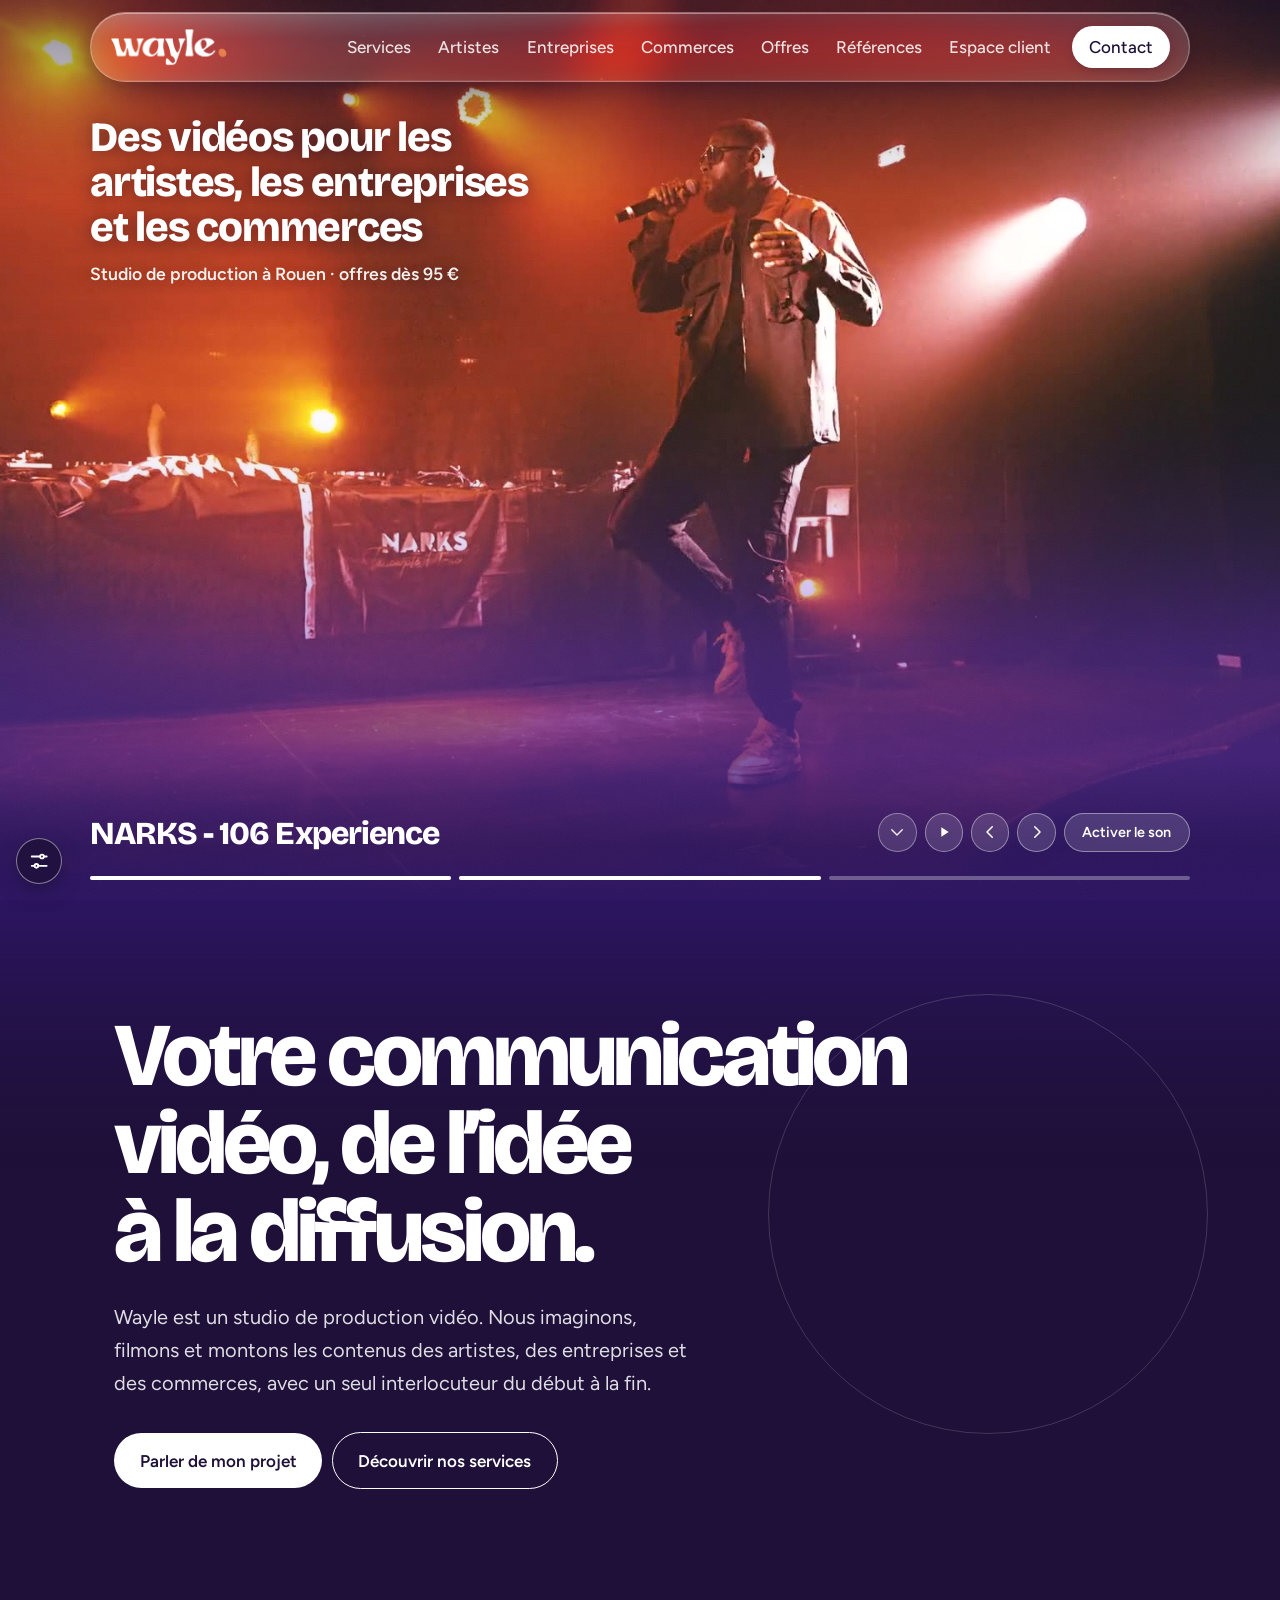
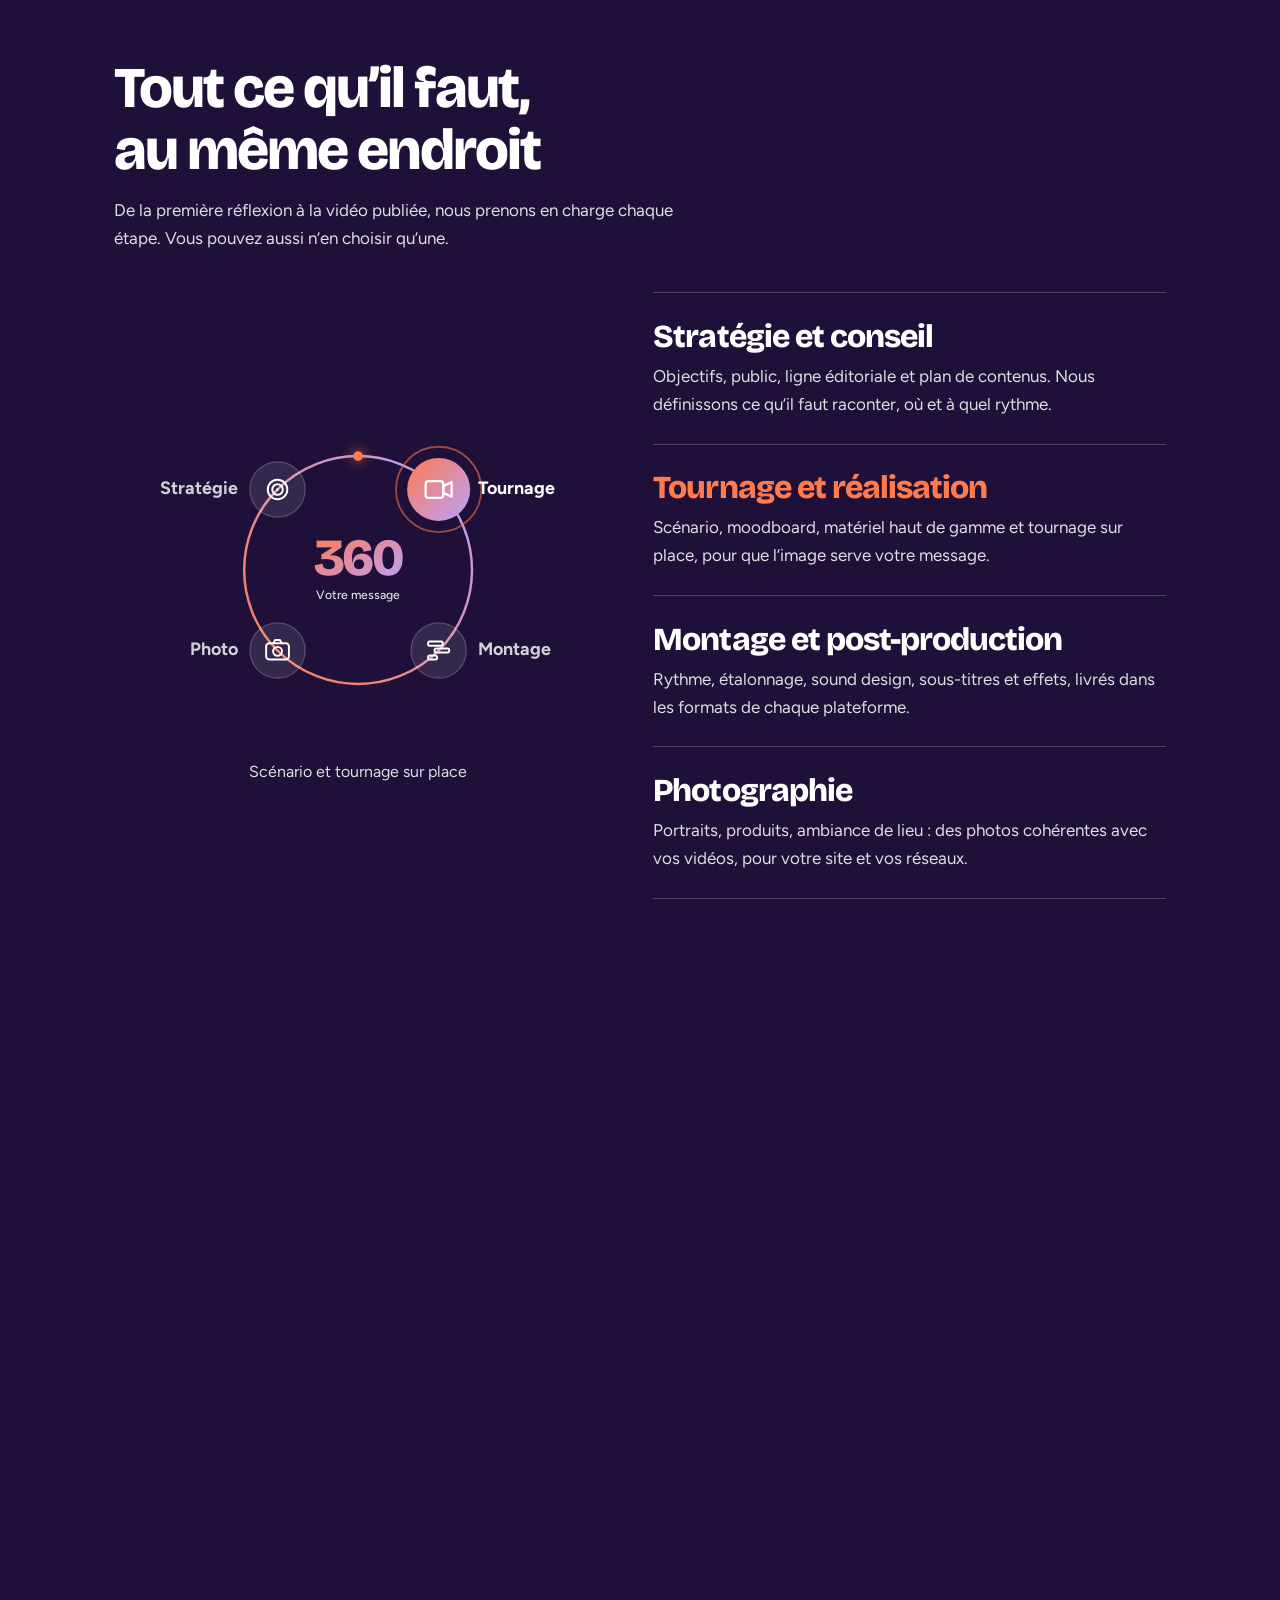
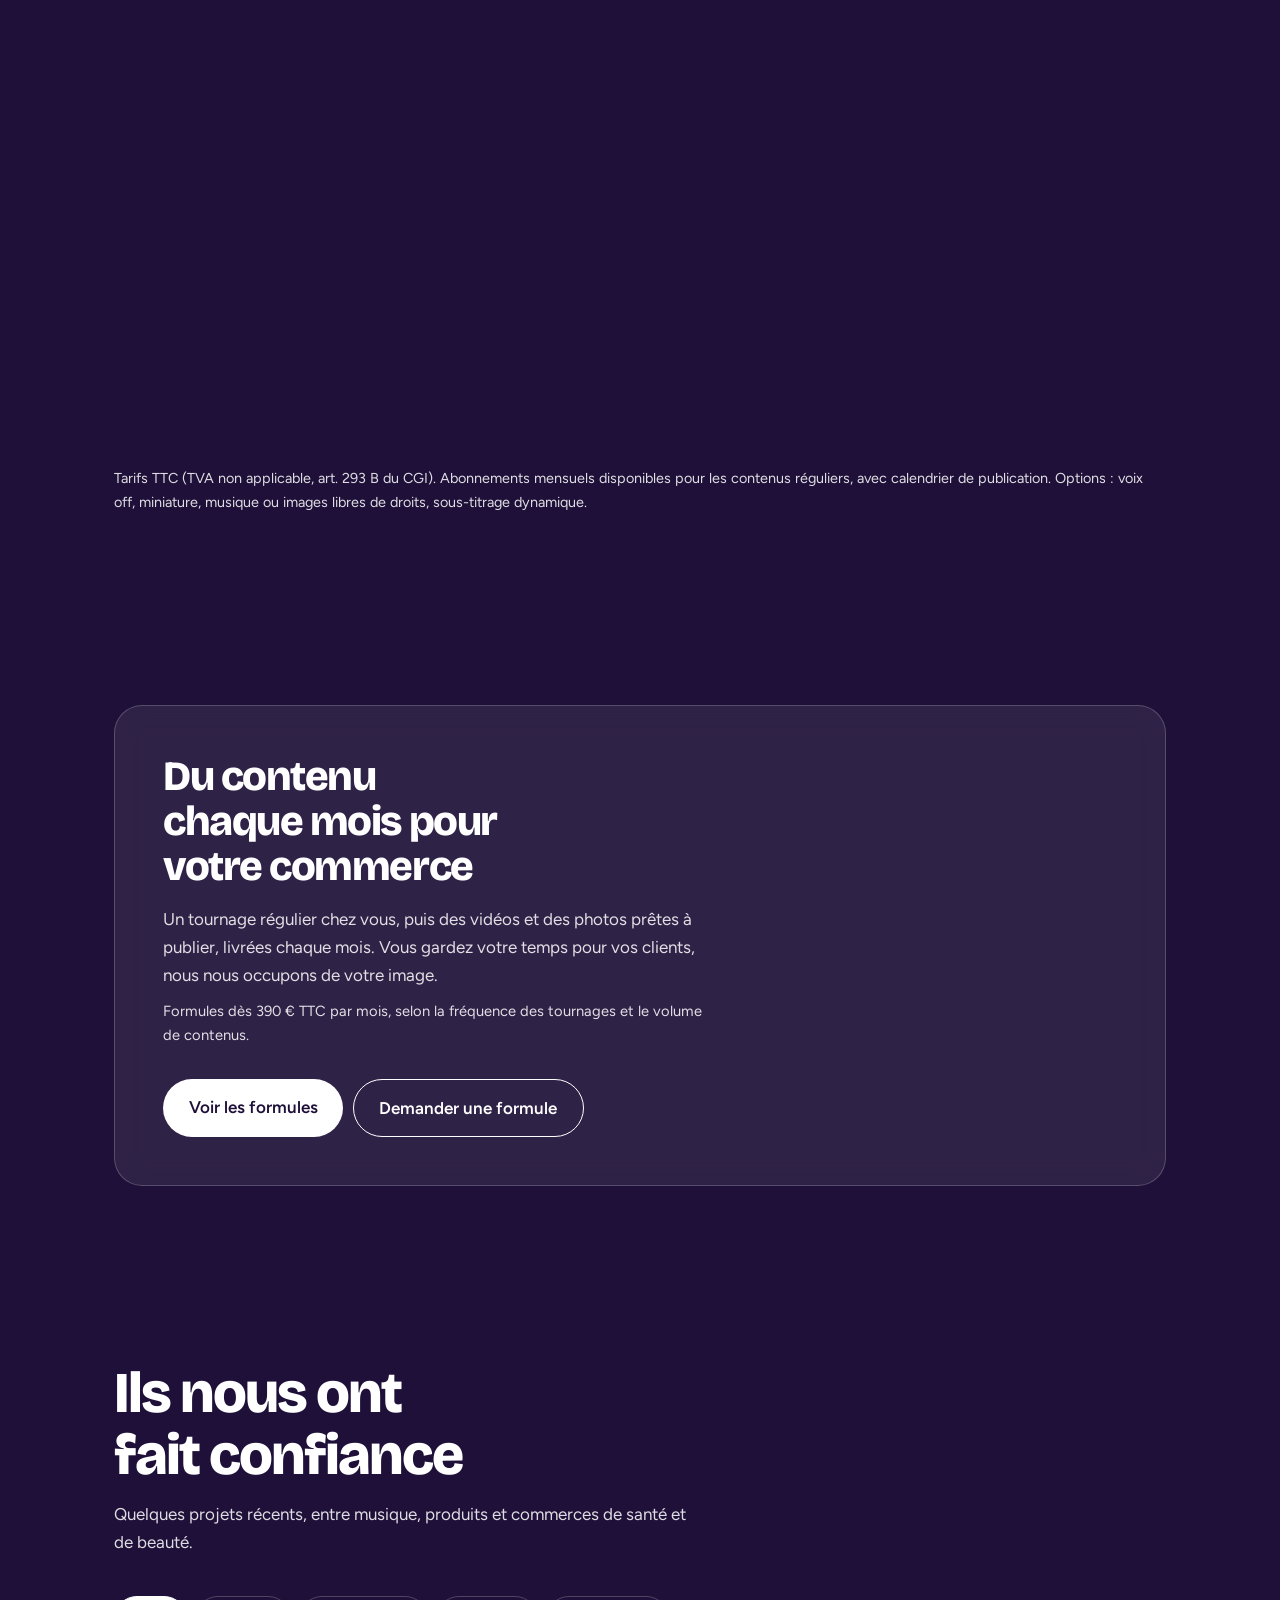
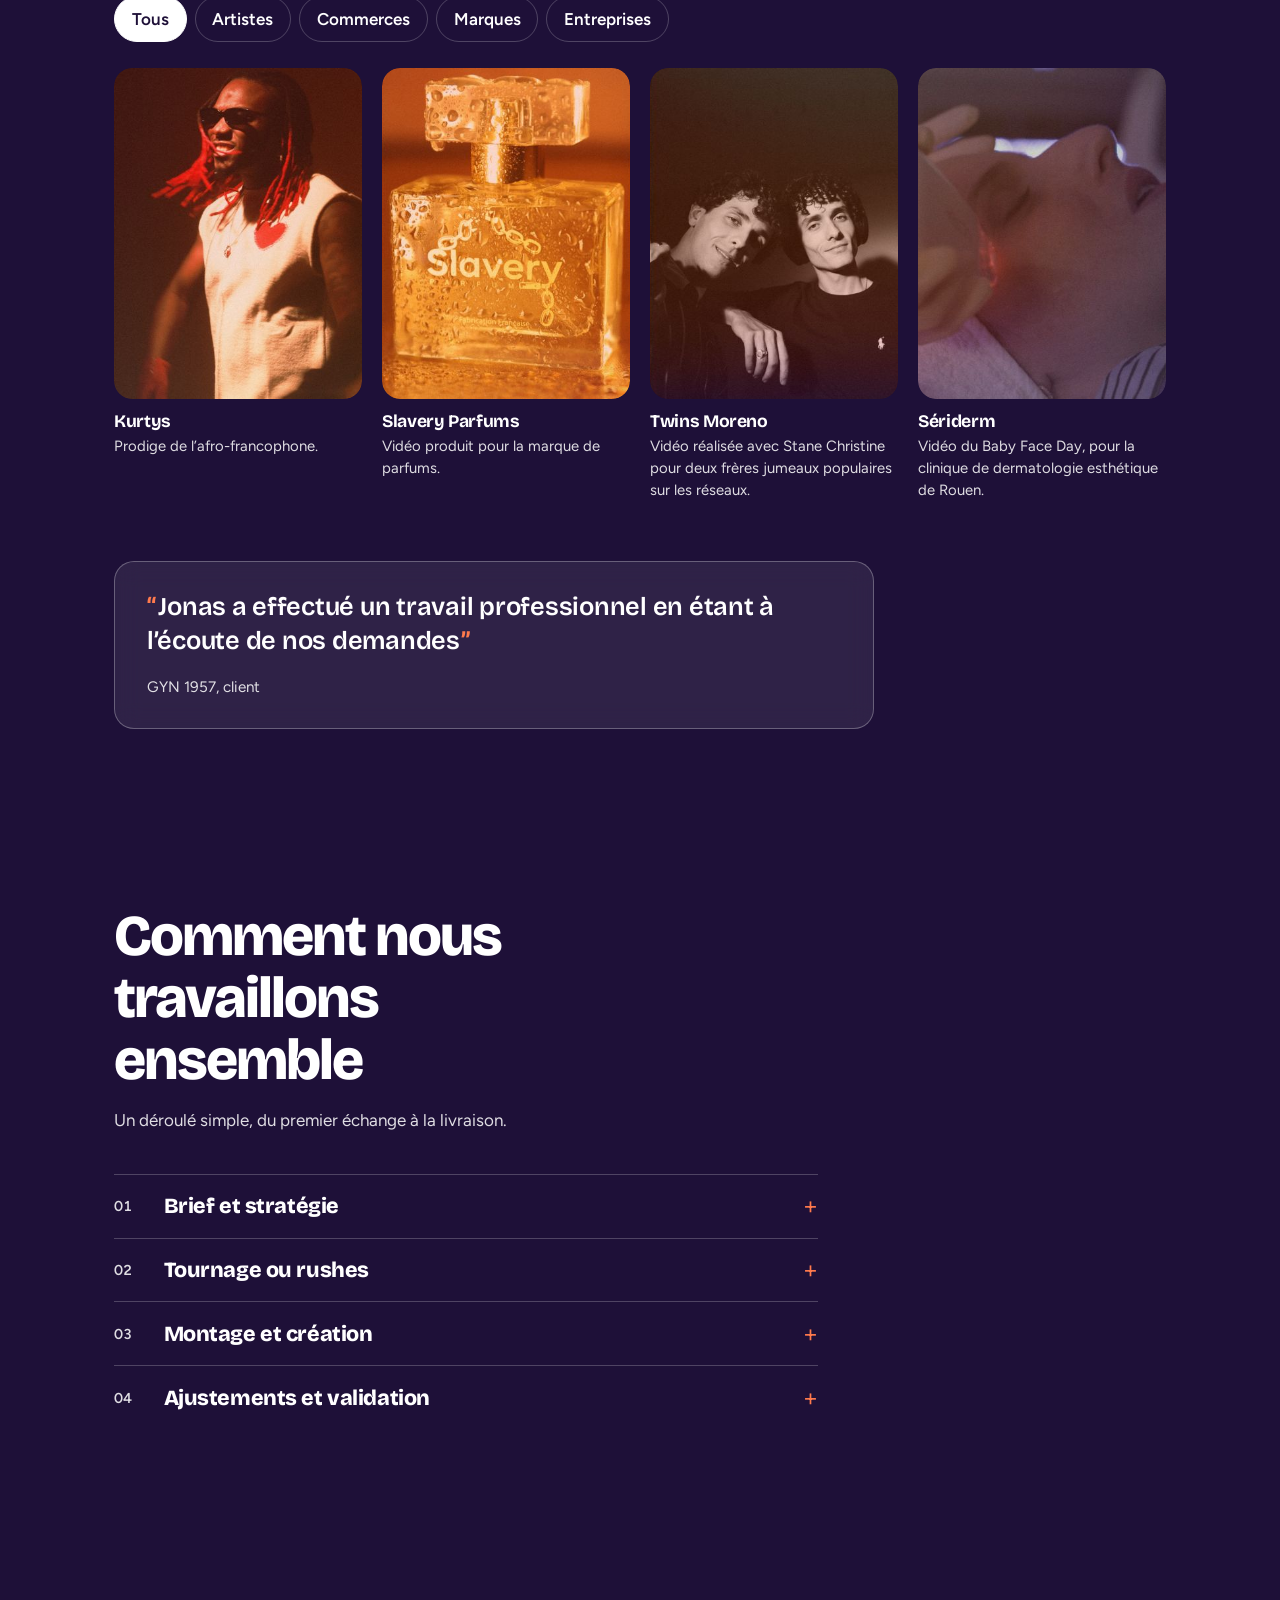
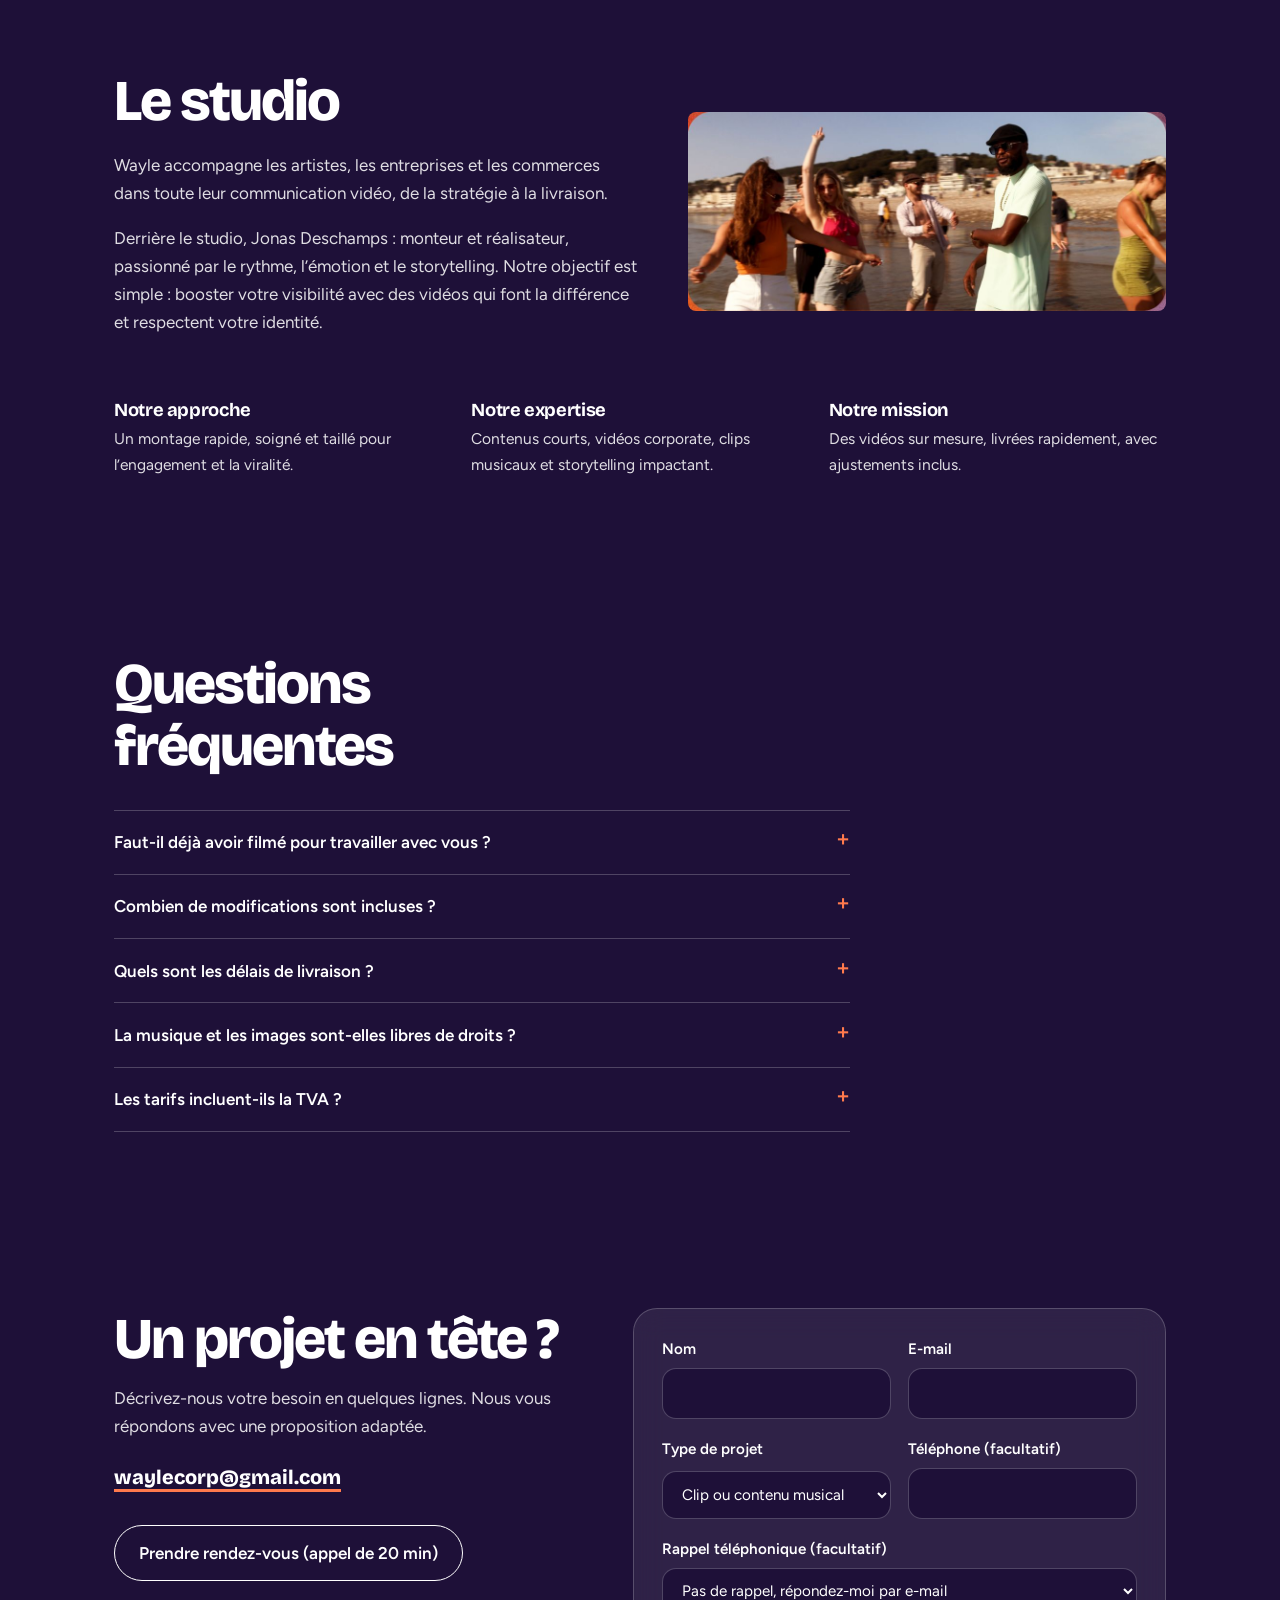
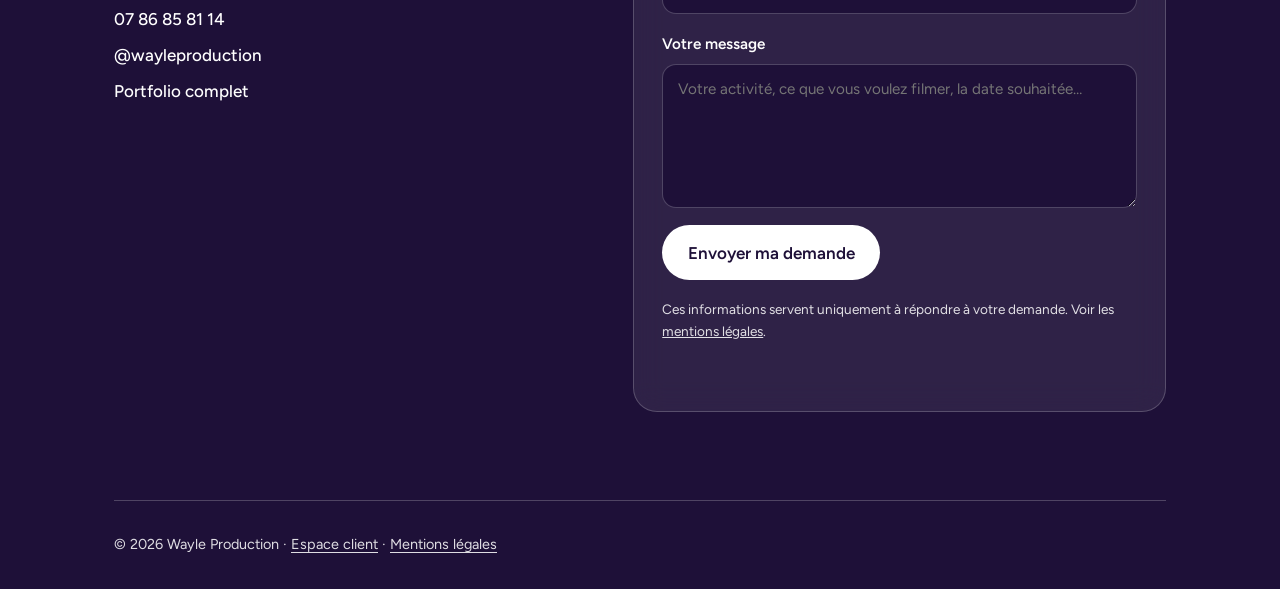
==== index.html @ 9becedda "Add files via upload" ====
<!DOCTYPE html>
<html lang="fr">
<head>
<meta charset="utf-8">
<meta name="viewport" content="width=device-width, initial-scale=1, viewport-fit=cover">
<title>Wayle Production – Communication vidéo</title>
<meta name="description" content="Studio de communication vidéo : stratégie, tournage, montage et photo pour les artistes, les entreprises et les commerces.">
<meta name="theme-color" content="#1E1038">
<meta property="og:type" content="website"><meta property="og:locale" content="fr_FR"><meta property="og:site_name" content="Wayle Production">
<meta property="og:title" content="Wayle Production – Communication vidéo"><meta property="og:description" content="Stratégie, tournage, montage et photo pour les artistes, les entreprises et les commerces.">
<script type="application/ld+json">{"@context":"https://schema.org","@type":"ProfessionalService","name":"Wayle Production","description":"Studio de communication vidéo : stratégie, tournage, montage et photo pour les artistes, les entreprises et les commerces.","founder":{"@type":"Person","name":"Jonas Deschamps"},"email":"waylecorp@gmail.com","telephone":"+33786858114","sameAs":["https://www.instagram.com/wayleproduction","https://wayleproduction.myportfolio.com/"]}</script>
<link rel="preconnect" href="https://fonts.googleapis.com"><link rel="preconnect" href="https://fonts.gstatic.com" crossorigin>
<link rel="stylesheet" href="https://fonts.googleapis.com/css2?family=Bricolage+Grotesque:opsz,wght@12..96,600;12..96,800&family=Figtree:wght@400;500;600&display=swap">
<style>
/* thème : Wayle actuel */
:root{--mode:dark;--font-heading:"Bricolage Grotesque","Figtree",system-ui,sans-serif;--font-body:"Figtree",system-ui,sans-serif;--font-mono:ui-monospace,SFMono-Regular,Menlo,Consolas,monospace;--text-base:1.0625rem;--leading:1.65;--container:1100px;--ease:cubic-bezier(.22,.7,.22,1);--dur-k:1;--radius-pill:999px;--radius-xl:28px;--radius-card:24px;--radius-md:20px;--radius-img:18px;--radius-field:14px;--color-primary:var(--orange);--color-secondary:var(--violet);--bg:#FAF8FB;--surface:#F0ECF4;--surface-raised:#FFFFFF;--ink:#1F1433;--mid:#5E5472;--muted:#8A809C;--line:#DCD5E6;--orange:#E8501E;--violet:#6A2BD0;--accent:#E8501E;--btn:#1F1433;--btn-ink:#FFFFFF;--link:#6A2BD0;--link-hover:#4F1FA3;--success:#1E7A46;--warning:#9A5B00;--error:#C0341D;--info:#1F5FBF;--bg-mesh:radial-gradient(60% 50% at 80% 6%,rgba(93,38,183,0.36),transparent 70%),radial-gradient(75% 60% at 22% 30%,rgba(232,80,30,0.288),transparent 68%),radial-gradient(55% 45% at 88% 48%,rgba(213,74,28,0.2),transparent 70%),radial-gradient(85% 55% at 45% 102%,rgba(106,43,208,0.38),transparent 70%),radial-gradient(50% 40% at 4% 96%,rgba(239,133,98,0.22),transparent 70%),var(--bg);--bg-cover:radial-gradient(60% 50% at 80% 6%,rgba(93,38,183,0.9),transparent 70%),radial-gradient(75% 60% at 22% 30%,rgba(232,80,30,0.72),transparent 68%),radial-gradient(85% 55% at 45% 102%,rgba(106,43,208,0.95),transparent 70%),#14082A;color-scheme:light}
:root:not([data-theme="light"]){--bg:#1E1038;--surface:rgba(255,255,255,.08);--surface-raised:rgba(255,255,255,.14);--ink:#FFFFFF;--mid:rgba(255,255,255,.86);--muted:rgba(255,255,255,.6);--line:rgba(255,255,255,.22);--orange:#FF7A4D;--violet:#B9A2FF;--accent:#FF7A4D;--btn:#FFFFFF;--btn-ink:#1E1038;--link:#B9A2FF;--link-hover:#D2C3FF;--success:#8CE8B0;--warning:#FFC857;--error:#FFB4A5;--info:#9CC2FF;--bg-mesh:radial-gradient(60% 50% at 80% 6%,rgba(96,44,176,.9),transparent 70%),radial-gradient(75% 60% at 22% 30%,rgba(232,80,30,.72),transparent 68%),radial-gradient(55% 45% at 88% 48%,rgba(214,70,40,.5),transparent 70%),radial-gradient(85% 55% at 45% 102%,rgba(106,43,208,.95),transparent 70%),radial-gradient(50% 40% at 4% 96%,rgba(232,140,90,.55),transparent 70%),var(--bg);--bg-cover:radial-gradient(60% 50% at 80% 6%,rgba(96,44,176,.9),transparent 70%),radial-gradient(75% 60% at 22% 30%,rgba(232,80,30,.72),transparent 68%),radial-gradient(85% 55% at 45% 102%,rgba(106,43,208,.95),transparent 70%),var(--bg);color-scheme:dark}
:root{box-sizing:border-box;padding-top:env(safe-area-inset-top,0px);padding-bottom:env(safe-area-inset-bottom,0px)}
html{scroll-padding-top:env(safe-area-inset-top,0px);scroll-behavior:smooth}
*,*::before,*::after{box-sizing:inherit}
body{margin:0;background:var(--bg);color:var(--ink);font:400 var(--text-base)/var(--leading) var(--font-body)}
h1,h2,h3{font-family:var(--font-heading);margin:0;line-height:1.08;letter-spacing:-.02em}
a{color:inherit}
:focus-visible{outline:3px solid var(--violet);outline-offset:3px}
.wrap{max-width:var(--container);margin:0 auto;padding:0 1.5rem}
header{display:flex;justify-content:space-between;align-items:center;padding:1.25rem 0}
.logo{display:block;line-height:0}
.logo img{height:2.4rem;width:auto}
.logo .on-dark{display:none}
@media (prefers-color-scheme:dark){:root:not([data-theme="light"]) .logo .on-light{display:none}:root:not([data-theme="light"]) .logo .on-dark{display:block}}
nav a{margin-left:1.5rem;text-decoration:none;font-weight:500;color:var(--mid)}
nav a:hover{color:var(--ink)}
.hero{padding:4rem 0 3.5rem;position:relative}
.hero::before{content:"";position:absolute;right:-8%;top:-2rem;width:min(520px,70vw);aspect-ratio:1;border-radius:50%;background:radial-gradient(circle at 35% 40%,var(--orange),transparent 60%),radial-gradient(circle at 70% 75%,var(--violet),transparent 62%);opacity:.38;filter:blur(40px);z-index:-1}
.hero h1{font-size:clamp(2.7rem,7vw,5.2rem);font-weight:800;max-width:14ch}
.hero p{max-width:36rem;color:var(--mid);font-size:1.18rem;margin:1.6rem 0 2rem}
.btn{display:inline-block;background:var(--btn);color:var(--btn-ink);padding:.85rem 1.6rem;border-radius:var(--radius-pill);font-weight:600;text-decoration:none}
.btn.ghost{background:none;color:var(--ink);border:1.5px solid var(--ink);margin-left:.6rem}
section{padding:4.5rem 0;border-top:1px solid var(--line)}
h2{font-size:clamp(1.9rem,4vw,2.8rem);font-weight:800;max-width:28rem}
.lead{color:var(--mid);max-width:36rem;margin:.9rem 0 2.5rem}
.offers{display:grid;grid-template-columns:repeat(3,1fr);gap:2.5rem}
.offers article{border-top:3px solid var(--orange);padding-top:1.1rem}
.offers article:nth-child(2){border-color:var(--violet)}
.offers article:nth-child(3){border-color:var(--ink)}
.offers h3{font-size:1.5rem;margin-bottom:.5rem}
.offers p{color:var(--mid);margin:0 0 1rem}
.offers ul{list-style:none;margin:0;padding:0}
.offers li{display:flex;justify-content:space-between;gap:1rem;padding:.55rem 0;border-bottom:1px solid var(--line)}
.offers li b{font-weight:600}
.offers li span{color:var(--mid);white-space:nowrap}
.offers li span em{font-style:normal;color:var(--ink);font-weight:600}
.note{color:var(--mid);font-size:.9rem;margin-top:1.8rem}
.quote{margin:3.5rem 0 0;max-width:760px;padding:1.75rem 2rem;border-radius:var(--radius-md);border:1px solid rgba(255,255,255,.28);background:rgba(255,255,255,.08);-webkit-backdrop-filter:blur(12px);backdrop-filter:blur(12px)}
.quote p{margin:0;font:600 clamp(1.2rem,2.6vw,1.6rem)/1.35 var(--font-heading);letter-spacing:-.01em}
.quote p::before{content:"“";color:var(--orange);margin-right:.1em}.quote p::after{content:"”";color:var(--orange);margin-left:.05em}
.quote figcaption{margin-top:1rem;color:var(--mid);font-size:.95rem}
.refs{display:grid;grid-template-columns:repeat(4,1fr);gap:1.25rem}
.refs figure{margin:0}
.refs img{width:100%;aspect-ratio:3/4;object-fit:cover;border-radius:6px;display:block;background:var(--surface)}
.refs h3{font-size:1.1rem;margin:.8rem 0 .25rem}
.refs p{margin:0;color:var(--mid);font-size:.93rem;line-height:1.5}
.steps{display:grid;grid-template-columns:repeat(5,1fr);gap:1.25rem;list-style:none;margin:0;padding:0;counter-reset:s}
.steps li{counter-increment:s;border-top:2px solid var(--line);padding-top:1rem;position:relative}
.steps li::before{content:counter(s);position:absolute;top:-1.05rem;left:0;width:2rem;height:2rem;border-radius:50%;background:var(--orange);color:#fff;font:800 1rem/2rem var(--font-heading);text-align:center}
.steps strong{display:block;font:800 1.1rem var(--font-heading);margin:.8rem 0 .3rem}
.steps span{color:var(--mid);font-size:.95rem;line-height:1.5;display:block}
.about{display:grid;grid-template-columns:1.1fr 1fr;gap:3rem;align-items:center}
.about img{width:100%;border-radius:8px;display:block}
.about p{color:var(--mid);max-width:34rem}
.values{display:grid;grid-template-columns:repeat(3,1fr);gap:1.25rem;margin-top:3rem}
.values h3{font-size:1.15rem;margin-bottom:.3rem}
.values p{margin:0;color:var(--mid);font-size:.97rem}
.contact a.mail{font:800 clamp(1.5rem,5vw,3rem) var(--font-heading);text-decoration:none;border-bottom:4px solid var(--orange);overflow-wrap:anywhere}
.contact ul{list-style:none;padding:0;margin:2rem 0 0;display:flex;flex-wrap:wrap;gap:.5rem 2rem;color:var(--mid)}
.contact ul a{text-decoration:none;color:var(--ink);font-weight:500}
footer{padding:2rem 0;color:var(--mid);font-size:.9rem;border-top:1px solid var(--line)}
@media (max-width:900px){.offers{grid-template-columns:1fr}.refs{grid-template-columns:1fr 1fr}.steps{grid-template-columns:1fr 1fr;row-gap:2rem}.about{grid-template-columns:1fr}.values{grid-template-columns:1fr}nav a:nth-child(n+3){display:none}}
@media (max-width:520px){.refs,.steps{grid-template-columns:1fr}.btn.ghost{margin:.6rem 0 0}}
@media (prefers-reduced-motion:reduce){html{scroll-behavior:auto}}
/* refresh */
header{position:sticky;top:0;z-index:10;padding:.8rem 1.2rem;margin-top:.75rem;border-radius:var(--radius-pill);border:1px solid var(--line);background:color-mix(in srgb,var(--bg) 72%,transparent);-webkit-backdrop-filter:blur(14px);backdrop-filter:blur(14px)}
nav a{margin-left:1.2rem}
nav a.cta{display:inline-block;background:var(--btn);color:var(--btn-ink);padding:.45rem 1.05rem;border-radius:var(--radius-pill)}
nav a.cta:hover{color:var(--btn-ink);opacity:.85}
.hero{padding:6rem 0 5rem}
.hero h1{font-size:clamp(3rem,9vw,7rem);letter-spacing:-.045em;line-height:.98;max-width:11ch}
.hero p{font-size:1.25rem}
@keyframes rise{from{opacity:0;transform:translateY(14px)}}
.hero h1,.hero p,.hero .btn{animation:rise calc(.8s*var(--dur-k,1)) cubic-bezier(.2,.7,.2,1) both}
.hero p{animation-delay:.12s}
.hero .btn{animation-delay:.22s}
.btn{transition:transform calc(.2s*var(--dur-k,1))}
.btn:hover{transform:translateY(-2px)}
section{border-top:0;padding:5.5rem 0}
h2{font-size:clamp(2.2rem,5vw,3.6rem);letter-spacing:-.035em}
.offers{gap:1.25rem}
.offers article,.offers article:nth-child(2),.offers article:nth-child(3){border:1px solid var(--line);background:var(--surface);border-radius:var(--radius-card);padding:1.75rem}
.offers h3::before{content:"";display:inline-block;width:.5em;height:.5em;border-radius:50%;background:var(--orange);margin-right:.55rem;vertical-align:.08em}
.offers article:nth-child(2) h3::before{background:var(--violet)}
.offers article:nth-child(3) h3::before{background:var(--ink)}
.offers li:last-child{border-bottom:0}
.refs img{border-radius:var(--radius-img)}
@media (prefers-reduced-motion:reduce){.hero h1,.hero p,.hero .btn{animation:none}.btn{transition:none}}
/* liquid glass */
header{overflow:hidden;isolation:isolate;border:1px solid rgba(255,255,255,.6);
background:linear-gradient(135deg,rgba(255,255,255,.62),rgba(255,255,255,.2) 55%,rgba(255,255,255,.4));
-webkit-backdrop-filter:blur(18px) saturate(190%) brightness(1.04);backdrop-filter:blur(18px) saturate(190%) brightness(1.04);
box-shadow:inset 0 1px 0 rgba(255,255,255,.95),inset 0 -1px 0 rgba(255,255,255,.3),inset 0 0 22px rgba(255,255,255,.28),0 10px 30px -8px rgba(31,20,51,.22),0 1px 2px rgba(31,20,51,.08)}
header::before{content:"";position:absolute;inset:0;z-index:-1;border-radius:inherit;pointer-events:none;
background:radial-gradient(120% 140% at 12% -40%,rgba(255,255,255,.75),transparent 55%),linear-gradient(180deg,transparent 60%,rgba(255,255,255,.18))}
nav a:not(.cta){padding:.4rem .8rem;margin-left:.1rem;border-radius:var(--radius-pill);transition:background calc(.2s*var(--dur-k,1)),color calc(.2s*var(--dur-k,1))}
nav a:not(.cta):hover{background:rgba(255,255,255,.55);color:var(--ink)}
nav a.cta{margin-left:.5rem;box-shadow:inset 0 1px 0 rgba(255,255,255,.3),0 4px 12px -4px rgba(31,20,51,.4)}
@media (prefers-color-scheme:dark){:root:not([data-theme="light"]) header{border-color:rgba(255,255,255,.16);
background:linear-gradient(135deg,rgba(255,255,255,.16),rgba(255,255,255,.04) 55%,rgba(255,255,255,.1));
box-shadow:inset 0 1px 0 rgba(255,255,255,.3),inset 0 -1px 0 rgba(255,255,255,.06),inset 0 0 22px rgba(255,255,255,.05),0 10px 30px -8px rgba(0,0,0,.55)}
:root:not([data-theme="light"]) header::before{background:radial-gradient(120% 140% at 12% -40%,rgba(255,255,255,.22),transparent 55%)}
:root:not([data-theme="light"]) nav a:not(.cta):hover{background:rgba(255,255,255,.12)}}
@media (prefers-reduced-transparency:reduce){header{-webkit-backdrop-filter:none;backdrop-filter:none;background:var(--bg)}}
/* form */
.contact-grid{display:grid;grid-template-columns:1fr 1.15fr;gap:3.5rem;align-items:start}
.contact-grid .lead{margin-bottom:1.5rem}
.contact-grid ul{flex-direction:column;margin-top:1.5rem}
form{display:grid;gap:1.1rem;background:var(--surface);border:1px solid var(--line);border-radius:var(--radius-card);padding:1.75rem}
.row{display:grid;grid-template-columns:1fr 1fr;gap:1.1rem}
label{display:grid;gap:.4rem;font-weight:600;font-size:.95rem}
input,select,textarea{font:inherit;font-weight:400;color:var(--ink);background:var(--bg);border:1.5px solid var(--line);border-radius:var(--radius-field);padding:.75rem .9rem;width:100%}
textarea{min-height:9rem;resize:vertical}
input:focus,select:focus,textarea:focus{outline:none;border-color:var(--violet);box-shadow:0 0 0 3px color-mix(in srgb,var(--violet) 25%,transparent)}
.hp{position:absolute;left:-9999px;height:0;overflow:hidden}
form button{font:inherit;font-weight:600;border:0;cursor:pointer;justify-self:start}
form button[disabled]{opacity:.6;cursor:wait}
#status{margin:0;min-height:1.5em;font-size:.95rem;color:var(--mid)}
#status.ok{color:var(--success)}#status.err{color:var(--error)}
@media (max-width:900px){.contact-grid{grid-template-columns:1fr;gap:2rem}}
@media (max-width:520px){.row{grid-template-columns:1fr}form{padding:1.25rem}}
/* studio */
.hero h1{max-width:15ch;font-size:clamp(2.7rem,7.2vw,5.6rem)}
.hero::after{content:"";position:absolute;right:-4%;top:14%;width:min(440px,58vw);aspect-ratio:1;border-radius:50%;border:1.5px solid var(--ink);opacity:.16;z-index:-1;pointer-events:none}
.skills{margin:0;display:grid}
.skills>div{display:grid;grid-template-columns:minmax(0,1fr) minmax(0,1.3fr);gap:2rem;padding:1.6rem 0;border-top:1px solid var(--line)}
.skills>div:last-child{border-bottom:1px solid var(--line)}
.skills dt{font:800 clamp(1.4rem,3vw,2rem) var(--font-heading);letter-spacing:-.03em;line-height:1.1}
.skills dd{margin:0;color:var(--mid);max-width:36rem}
.band{display:flex;justify-content:space-between;align-items:center;gap:2rem;flex-wrap:wrap;background:var(--surface);border:1px solid var(--line);border-radius:var(--radius-xl);padding:clamp(1.75rem,4vw,3rem)}
.band h2{font-size:clamp(1.7rem,3.6vw,2.6rem);max-width:24rem}
.band p{color:var(--mid);max-width:34rem;margin:1rem 0 0}
.band p.small{font-size:.92rem;margin-top:.6rem}
.faq{max-width:46rem;margin-top:2rem}
.faq details{border-top:1px solid var(--line);padding:1.1rem 0}
.faq details:last-child{border-bottom:1px solid var(--line)}
.faq summary{cursor:pointer;font-weight:600;list-style:none;display:flex;justify-content:space-between;gap:1rem}
.faq summary::-webkit-details-marker{display:none}
.faq summary::after{content:"+";color:var(--orange);font-size:1.4rem;line-height:1;transition:transform calc(.2s*var(--dur-k,1))}
.faq details[open] summary::after{transform:rotate(45deg)}
.faq p{color:var(--mid);margin:.8rem 0 0;max-width:38rem}
@media (max-width:900px){.skills>div{grid-template-columns:1fr;gap:.6rem}nav a:not(.cta){display:none}nav a.cta{display:inline-block}}
@media (prefers-reduced-motion:reduce){.faq summary::after{transition:none}}
form .fine{margin:0;font-size:.85rem;color:var(--mid)}
footer a{text-decoration:underline;text-underline-offset:3px}
/* gradient identity */
body::before{content:"";position:fixed;inset:0;z-index:-2;pointer-events:none;
background:var(--bg-mesh)}
body::after{content:"";position:fixed;inset:0;z-index:-1;pointer-events:none;opacity:.2;mix-blend-mode:soft-light;background-image:url("data:image/svg+xml,%3Csvg xmlns='http://www.w3.org/2000/svg' width='220' height='220'%3E%3Cfilter id='n'%3E%3CfeTurbulence type='fractalNoise' baseFrequency='.85' numOctaves='2' stitchTiles='stitch'/%3E%3CfeColorMatrix type='saturate' values='0'/%3E%3C/filter%3E%3Crect width='100%25' height='100%25' filter='url(%23n)'/%3E%3C/svg%3E")}
.hero::before{display:none}
.logo .on-light{display:none}
:root:not([data-theme="light"]) .logo .on-dark{display:block}
:root:not([data-theme="light"]) header{border-color:rgba(255,255,255,.28);background:linear-gradient(135deg,rgba(255,255,255,.2),rgba(255,255,255,.06) 55%,rgba(255,255,255,.14));box-shadow:inset 0 1px 0 rgba(255,255,255,.4),inset 0 -1px 0 rgba(255,255,255,.08),inset 0 0 22px rgba(255,255,255,.06),0 10px 30px -8px rgba(20,8,40,.5)}
:root:not([data-theme="light"]) header::before{background:radial-gradient(120% 140% at 12% -40%,rgba(255,255,255,.28),transparent 55%)}
:root:not([data-theme="light"]) nav a:not(.cta):hover{background:rgba(255,255,255,.16)}
.offers article,form,.band{-webkit-backdrop-filter:blur(14px);backdrop-filter:blur(14px)}
.offers article:nth-child(n),.band,form{border-color:rgba(255,255,255,.2)}
.steps li::before{color:var(--btn-ink)}
.faq summary::after{color:var(--orange)}
/* metallic sheen */
html::before{content:"";position:fixed;inset:0;z-index:-1;pointer-events:none;
background-image:radial-gradient(38% 28% at 72% 18%,rgba(255,255,255,.13),transparent 70%),linear-gradient(112deg,transparent 0 16%,rgba(255,255,255,.11) 23%,rgba(255,255,255,.02) 28%,rgba(20,8,40,.24) 34%,transparent 41%,rgba(255,255,255,.15) 52%,rgba(255,255,255,.03) 57%,transparent 63%,rgba(20,8,40,.22) 72%,rgba(255,255,255,.09) 80%,transparent 90%);
background-size:100% 100%,150% 100%;background-repeat:no-repeat,repeat-x;
background-position:0 0,calc(var(--sy,0)*-.05px) 0}
/* cover video */
.cover{position:relative;height:100vh;height:100svh;min-height:520px;overflow:hidden;background:#14082A;color:#fff}
.cover video{position:absolute;inset:0;width:100%;height:100%;object-fit:cover}
.cover::after{content:"";position:absolute;inset:0;pointer-events:none;background:linear-gradient(to bottom,rgba(20,8,40,.5),transparent 22%),linear-gradient(to top,rgba(20,8,40,.8),transparent 38%)}
.cover-tag{position:absolute;z-index:2;left:max(1.5rem,calc((100% - var(--container))/2));bottom:2.2rem;margin:0;max-width:14ch;font:800 clamp(1.4rem,3.4vw,2.4rem)/1.08 var(--font-heading);letter-spacing:-.03em}
.sound{position:absolute;z-index:2;right:max(1.5rem,calc((100% - var(--container))/2));bottom:2.2rem;font:600 .9rem var(--font-body);color:#fff;cursor:pointer;padding:.6rem 1.1rem;border-radius:var(--radius-pill);border:1px solid rgba(255,255,255,.4);background:rgba(255,255,255,.14);-webkit-backdrop-filter:blur(12px);backdrop-filter:blur(12px)}
.sound:hover{background:rgba(255,255,255,.26)}
.cue{position:absolute;z-index:2;left:50%;bottom:1.3rem;transform:translateX(-50%);display:flex;flex-direction:column;align-items:center;gap:.1rem;color:#fff;text-decoration:none;font-weight:500;font-size:.85rem;opacity:.9}
.cue svg{animation:bob calc(2.2s*var(--dur-k,1)) ease-in-out infinite}
@keyframes bob{50%{transform:translateY(5px)}}
header{position:fixed;top:calc(.75rem + env(safe-area-inset-top,0px));left:50%;transform:translateX(-50%);width:min(var(--container),calc(100% - 3rem));margin:0;z-index:20}
.hero{padding-top:7rem}
@media (max-width:700px){.cover-tag{bottom:5.2rem}.sound{bottom:auto;top:5.2rem;right:1.5rem}.cue{bottom:1.2rem}}
@media (prefers-reduced-motion:reduce){.cue svg{animation:none}}
.cover video{transform:scale(1.04)}
@media (max-width:700px){.sound{top:auto;bottom:1.3rem;right:1.5rem}}
.cover{background:var(--bg-cover)}
.cover video{transform:none}
/* slideshow */
.cover video{transition:opacity calc(.45s*var(--dur-k,1))}
.cover video.swap{opacity:0}
.actions{position:absolute;z-index:3;right:max(1.5rem,calc((100% - var(--container))/2));bottom:2.2rem;display:flex;align-items:center;gap:.5rem}
.actions .sound{position:static}
.arrow{display:grid;place-items:center;width:2.4rem;height:2.4rem;padding:0;border-radius:50%;color:#fff;cursor:pointer;border:1px solid rgba(255,255,255,.4);background:rgba(255,255,255,.14);-webkit-backdrop-filter:blur(12px);backdrop-filter:blur(12px)}
.arrow:hover{background:rgba(255,255,255,.26)}
.vol{width:96px;height:1.5rem;accent-color:#fff;cursor:pointer;background:none}
.bars{position:absolute;z-index:3;left:max(1.5rem,calc((100% - var(--container))/2));right:max(1.5rem,calc((100% - var(--container))/2));bottom:.7rem;display:flex;gap:.5rem}
.bars[hidden],.arrow[hidden],.vol[hidden]{display:none}
.seg{flex:1;position:relative;height:22px;padding:0;border:0;background:none;cursor:pointer}
.tr{position:absolute;left:0;right:0;top:9px;height:4px;border-radius:2px;background:rgba(255,255,255,.3);overflow:hidden;transition:height calc(.15s*var(--dur-k,1)),top calc(.15s*var(--dur-k,1))}
.tr b{display:block;height:100%;background:#fff;transform:scaleX(0);transform-origin:left}
.seg:hover .tr{height:6px;top:8px}
.multi .cover-tag,.multi .actions{bottom:3rem}
.multi .cue{bottom:2.6rem}
@media (max-width:700px){.actions{bottom:1.3rem}.vol{display:none}}
@media (prefers-reduced-motion:reduce){.cover video{transition:none}.tr{transition:none}}
.cue-mini{position:static;left:auto;bottom:auto;transform:none;display:grid;place-items:center;width:2.4rem;height:2.4rem;padding:0;border-radius:50%;border:1px solid rgba(255,255,255,.4);background:rgba(255,255,255,.14);-webkit-backdrop-filter:blur(12px);backdrop-filter:blur(12px)}
.cue-mini:hover{background:rgba(255,255,255,.26)}
.cue-mini span{display:none}
.cue-mini svg{width:18px;height:18px}
/* glass follows cursor */
@media (hover:hover){
header::after{content:"";position:absolute;inset:0;z-index:-1;border-radius:inherit;pointer-events:none;opacity:0;transition:opacity calc(.35s*var(--dur-k,1));
background:radial-gradient(200px circle at var(--mx,50%) var(--my,50%),rgba(255,255,255,.46),rgba(255,255,255,.14) 45%,transparent 72%)}
header:hover::after{opacity:1}
}
@media (prefers-reduced-motion:reduce){header::after{transition:none}}
/* floating nav */
@keyframes float{0%,100%{transform:translate(-50%,0)}50%{transform:translate(-50%,-5px)}}
header{animation:float calc(6s*var(--dur-k,1)) ease-in-out infinite}
@media (prefers-reduced-motion:reduce){header{animation:none}}
/* video to site gradient */
.cover::after{background:linear-gradient(to bottom,rgba(20,8,40,.5),transparent 22%),linear-gradient(to top,#2C1560 0%,rgba(110,50,180,.6) 18%,rgba(106,43,208,.26) 34%,transparent 54%)}
.bridge{position:relative;z-index:-1;height:26vh;margin-bottom:-26vh;pointer-events:none;background:linear-gradient(to bottom,#2C1560,rgba(44,21,96,.55) 45%,rgba(44,21,96,0))}
/* soften video/site junction */
body::after{z-index:1}
.cover::after{background:linear-gradient(to bottom,rgba(20,8,40,.5),transparent 22%),linear-gradient(to top,#2C1560 0%,rgba(44,21,96,.92) 6%,rgba(80,36,150,.72) 16%,rgba(106,43,208,.42) 28%,rgba(106,43,208,.18) 40%,rgba(106,43,208,.06) 49%,transparent 56%)}
.bridge{height:30vh;margin-bottom:-30vh;background:linear-gradient(to bottom,#2C1560 0%,rgba(44,21,96,.82) 14%,rgba(44,21,96,.58) 32%,rgba(44,21,96,.34) 52%,rgba(44,21,96,.14) 74%,rgba(44,21,96,0) 100%)}
/* project title */
.cover-tag{max-width:min(34ch,46vw);font-size:clamp(1.25rem,2.6vw,2rem);transition:opacity calc(.25s*var(--dur-k,1))}
.cover-tag.out{opacity:0}
.cover-tag:empty{display:none}
@media (prefers-reduced-motion:reduce){.cover-tag{transition:none}}
/* v2 : accessibilité, filtres, projets, formulaire */
.skip{position:absolute;left:1rem;top:-4rem;z-index:100;background:var(--btn);color:var(--btn-ink);padding:.6rem 1rem;border-radius:var(--radius-pill);font-weight:600;text-decoration:none}
.skip:focus{top:1rem}
.chips{display:flex;flex-wrap:wrap;gap:.5rem;margin:0 0 2rem}
.chip{font:inherit;font-weight:600;color:var(--ink);background:transparent;border:1.5px solid var(--line);border-radius:var(--radius-pill);padding:.5rem 1.05rem;cursor:pointer;transition:background calc(.2s*var(--dur-k,1))}
.chip:hover{background:rgba(255,255,255,.1)}
.chip[aria-pressed="true"]{background:var(--btn);color:var(--btn-ink);border-color:var(--btn)}
[data-a]{transition:opacity calc(.3s*var(--dur-k,1)),filter calc(.3s*var(--dur-k,1))}
[data-a].dim{opacity:.3;filter:saturate(.55)}
.ref-open{display:block;width:100%;padding:0;border:0;background:none;cursor:pointer;border-radius:var(--radius-img);overflow:hidden}
.ref-open img{transition:transform calc(.35s*var(--dur-k,1))}
.ref-open:hover img{transform:scale(1.03)}
.band-cta{display:flex;gap:.6rem;flex-wrap:wrap}
.band-cta .btn.ghost{margin-left:0}
dialog{border:0;border-radius:var(--radius-card);padding:0;max-width:min(760px,calc(100% - 2rem));width:100%;background:transparent;color:#fff;overflow:visible}
.pj-w{display:grid;grid-template-columns:minmax(0,.8fr) minmax(0,1.2fr);border:1px solid var(--line);border-radius:var(--radius-card);background:#241447;overflow:hidden;position:relative}
dialog::backdrop{background:rgba(15,6,32,.7);-webkit-backdrop-filter:blur(6px);backdrop-filter:blur(6px)}
dialog[open]{display:block}
#pj-i{width:100%;height:100%;min-height:260px;object-fit:cover;display:block}
.pj-b{padding:1.75rem}
.pj-b h3{font-size:1.8rem}
.pj-b>p{color:var(--mid);margin:.3rem 0 1rem}
#pj-d p{color:var(--mid);margin:.5rem 0}
.pj-a{display:flex;gap:.6rem;flex-wrap:wrap;margin-top:1.5rem}
.pj-a .btn.ghost{margin-left:0}
.pj-x{position:absolute;top:.6rem;right:.8rem;z-index:2;width:2.2rem;height:2.2rem;border-radius:50%;border:0;background:rgba(0,0,0,.45);color:#fff;font-size:1.4rem;line-height:1;cursor:pointer}
select option{color:var(--btn-ink);background:var(--btn)}
@media (max-width:620px){.pj-w{grid-template-columns:1fr}#pj-i{min-height:0;max-height:260px}}
@media (prefers-reduced-motion:reduce){.ref-open img,[data-a],.chip{transition:none}}
#pj-i[hidden],.pj-vw[hidden],.pj-r[hidden]{display:none}
.pj-vw{position:relative;display:grid;align-items:center;background:#000}
.pj-r{white-space:nowrap;position:absolute;left:50%;top:50%;transform:translate(-50%,-50%);display:inline-flex;align-items:center;gap:.5rem;padding:.8rem 1.3rem;border-radius:var(--radius-pill);color:#fff;font:600 1rem var(--font-body);cursor:pointer;border:1px solid rgba(255,255,255,.5);background:rgba(20,10,40,.55);-webkit-backdrop-filter:blur(14px);backdrop-filter:blur(14px);z-index:2}
.pj-r:hover{background:rgba(255,255,255,.22)}
#pj-v{width:100%;height:100%;max-height:82vh;aspect-ratio:9/16;object-fit:cover;display:block;background:#000}
.pj-b{align-self:center}
@media (max-width:620px){#pj-v{aspect-ratio:auto;max-height:60vh;object-fit:contain}}
#pj-v:fullscreen{width:100%;height:100%;max-height:none;aspect-ratio:auto;object-fit:contain;background:#000}
#pj-v:-webkit-full-screen{width:100%;height:100%;max-height:none;aspect-ratio:auto;object-fit:contain;background:#000}

.pj-n{position:absolute;inset:0;pointer-events:none}
.pj-n .arrow{pointer-events:auto;width:2.8rem;height:2.8rem;position:absolute;top:50%;margin-top:-1.4rem}
#pj-pv{left:-3.8rem}#pj-nx{right:-3.8rem}
#pj-n{position:absolute;left:50%;transform:translateX(-50%);bottom:-2.6rem;font-size:.9rem;color:#fff;opacity:.85;font-variant-numeric:tabular-nums}
@media (max-width:900px){
.pj-w{max-height:calc(100svh - 9rem);overflow-y:auto}
.pj-n .arrow{top:auto;bottom:-3.6rem;margin-top:0}
#pj-pv{left:calc(50% - 6rem)}#pj-nx{right:calc(50% - 6rem)}
#pj-n{bottom:-2.9rem}
}

.pj-n{position:absolute;inset:0;pointer-events:none;display:flex;align-items:center;justify-content:space-between}
.pj-n .arrow{pointer-events:auto;width:2.8rem;height:2.8rem;position:absolute;top:50%;margin-top:-1.4rem}
#pj-pv{left:-3.8rem}#pj-nx{right:-3.8rem}
#pj-n{position:absolute;left:50%;transform:translateX(-50%);bottom:-2.6rem;font-size:.9rem;color:#fff;opacity:.85;font-variant-numeric:tabular-nums}
@media (max-width:900px){
.pj-n .arrow{top:auto;bottom:-3.6rem;margin-top:0}
#pj-pv{left:calc(50% - 6rem)}#pj-nx{right:calc(50% - 6rem)}
#pj-n{bottom:-2.9rem}
}
.more{display:inline-flex;align-items:center;gap:.4rem;margin-top:1.25rem;font-weight:600;color:var(--ink);text-decoration:none;border-bottom:1.5px solid currentColor;padding-bottom:.1rem}.more::after{content:"→";transition:transform calc(.2s*var(--dur-k,1))}.more:hover::after{transform:translateX(3px)}
@media (max-width:1060px) and (min-width:901px){nav a:not(.cta){padding:.4rem .55rem}nav a[href$="#offres"],nav a[href$="espace-client.html"]{display:none}}

.sf{display:grid;grid-template-columns:minmax(0,1fr) minmax(0,1.05fr);gap:clamp(1.5rem,4vw,4rem);align-items:center;margin-top:2.5rem}
.sf .skills>div{grid-template-columns:1fr;gap:.5rem}
.sf-fig{margin:0;display:grid;gap:.6rem;justify-items:center}
.sf-svg{width:100%;max-width:560px;height:auto;overflow:visible}
.sf-track{fill:none;stroke:var(--line);stroke-width:1.5;stroke-dasharray:3 7}
.sf-ring{fill:none;stroke:url(#sfg);stroke-width:3;stroke-linecap:round;stroke-dasharray:880;stroke-dashoffset:0}
.sf-orbit{transform-origin:300px 220px;animation:sfspin calc(18s*var(--dur-k,1)) linear infinite}
.sf-dot{fill:var(--orange);filter:drop-shadow(0 0 8px var(--orange))}
.sf-360{font:800 64px var(--font-heading);letter-spacing:-.04em;fill:url(#sfg)}
.sf-sub{font:500 15px var(--font-body);fill:var(--mid)}
.sf-l{font:700 22px var(--font-body);fill:var(--ink);opacity:.8;transition:opacity calc(.4s*var(--dur-k,1))}
.sf .node{transform-box:fill-box;transform-origin:center;transition:transform calc(.5s*var(--dur-k,1)) cubic-bezier(.3,.7,.2,1),opacity calc(.5s*var(--dur-k,1));color:var(--ink);cursor:default}
.sf .disc{fill:rgba(255,255,255,.1);stroke:var(--line);stroke-width:1.5;transition:fill calc(.4s*var(--dur-k,1)),stroke calc(.4s*var(--dur-k,1))}
.sf .halo{fill:none;stroke:var(--orange);stroke-width:2;opacity:0;transition:opacity calc(.4s*var(--dur-k,1))}
.sf .node.on{transform:scale(1.14);color:#fff}
.sf .node.on .disc{fill:url(#sfg);stroke:transparent}
.sf .node.on .halo{opacity:.55;animation:sfpulse calc(2s*var(--dur-k,1)) ease-out infinite}
.sf-l.on{opacity:1}
.sf-cap{min-height:2.6em;max-width:22rem;text-align:center;color:var(--mid);font-size:1rem;transition:opacity calc(.3s*var(--dur-k,1))}
.skills>div.hl dt{color:var(--orange)}
.skills dt{transition:color calc(.4s*var(--dur-k,1))}
.sf.pre .sf-ring{stroke-dashoffset:880}
.sf.pre .node{opacity:0;transform:scale(.55)}
.sf.pre .sf-l,.sf.pre .sf-360,.sf.pre .sf-sub{opacity:0}
.sf.go .sf-ring{transition:stroke-dashoffset calc(1.8s*var(--dur-k,1)) cubic-bezier(.3,.7,.2,1)}
.sf.go .sf-l{transition:opacity calc(.6s*var(--dur-k,1)) .9s}
.sf.go .sf-360,.sf.go .sf-sub{transition:opacity calc(.8s*var(--dur-k,1)) .3s}
.sf.go .node[data-i="0"]{transition-delay:.3s}.sf.go .node[data-i="1"]{transition-delay:.7s}.sf.go .node[data-i="2"]{transition-delay:1.1s}.sf.go .node[data-i="3"]{transition-delay:1.5s}
@keyframes sfspin{to{transform:rotate(360deg)}}
@keyframes sfpulse{0%{r:36;opacity:.6}100%{r:54;opacity:0}}
@media (max-width:900px){.sf{grid-template-columns:1fr}}
@media (prefers-reduced-motion:reduce){.sf-orbit{animation:none}.sf .node.on .halo{animation:none}.sf *{transition:none!important}}
/* références : défilement et tri */
.ref-bar{display:flex;align-items:center;justify-content:space-between;gap:1rem;flex-wrap:wrap;margin:0 0 1.6rem}
.rchips{display:flex;flex-wrap:wrap;gap:.5rem}
.rchip{font:inherit;font-weight:600;color:var(--ink);background:transparent;border:1.5px solid var(--line);border-radius:var(--radius-pill);padding:.5rem 1.05rem;cursor:pointer;transition:background calc(.2s*var(--dur-k,1))}
.rchip:hover{background:rgba(255,255,255,.1)}
.rchip[aria-pressed="true"]{background:var(--btn);color:var(--btn-ink);border-color:var(--btn)}
.ref-nav{display:flex;gap:.5rem}
.ref-nav[hidden]{display:none}
.ref-nav button{width:2.6rem;height:2.6rem;border-radius:50%;border:1.5px solid var(--line);background:transparent;color:var(--ink);font-size:1.5rem;line-height:1;cursor:pointer;transition:background calc(.2s*var(--dur-k,1))}
.ref-nav button:hover{background:rgba(255,255,255,.12)}
.refs{display:flex;gap:1.25rem;overflow-x:auto;scroll-snap-type:x mandatory;scroll-behavior:smooth;scrollbar-width:none;-webkit-overflow-scrolling:touch;padding-bottom:.2rem}
.refs::-webkit-scrollbar{display:none}
.refs figure{flex:0 0 calc((100% - 3.75rem)/4);scroll-snap-align:start;min-width:0}
.refs figure[hidden]{display:none}
.ref-empty{margin:1rem 0 0;color:var(--mid)}
@media (max-width:900px){.refs figure{flex-basis:calc((100% - 1.25rem)/2)}}
@media (max-width:520px){.refs figure{flex-basis:78%}}
@media (prefers-reduced-motion:reduce){.refs{scroll-behavior:auto}.rchip,.ref-nav button{transition:none}}
</style>
<style id="polish">
/* accroche sur la première vidéo : dit ce qui est proposé, à qui, où et à partir de combien */
.cover-pitch{position:absolute;z-index:2;left:max(1.5rem,calc((100% - var(--container))/2));top:7.2rem;max-width:min(34rem,calc(100% - 3rem));color:#fff;text-shadow:0 1px 18px rgba(20,8,40,.45)}
.cover-pitch p{margin:0}
.cover-pitch .cp1{font:800 clamp(1.5rem,3.6vw,2.6rem)/1.08 var(--font-heading);letter-spacing:-.03em;text-wrap:balance}
.cover-pitch .cp2{margin-top:.8rem;font:600 clamp(.95rem,1.5vw,1.1rem)/1.3 var(--font-body);opacity:.92}
@media (max-width:700px){.cover-pitch{top:6.5rem}}
/* titres : pas de mot ou de point d'interrogation seul sur la dernière ligne */
h1,h2{text-wrap:balance}
/* pas de défilement horizontal de la page (les cercles décoratifs dépassent) */
html,body{overflow-x:clip}
/* cibles tactiles d'au moins 44 px sur téléphone et tablette */
@media (pointer:coarse),(max-width:900px){
.more{min-height:44px;margin-top:.5rem;padding-bottom:0;align-items:center}
.arrow,.cue-mini{width:2.75rem;height:2.75rem}
.actions .sound,.sound{min-height:44px}
#contact ul a,#contact .mail,.fine a,footer a{display:inline-flex;align-items:center;min-height:44px}
#contact .mail{display:inline-flex}
}
</style>
<style id="audit">
/* audit : défilement tactile, fenêtres, titres */
a,button,summary,label,select,input[type=range]{touch-action:manipulation}
html{-webkit-tap-highlight-color:rgba(255,255,255,.14)}
dialog{overscroll-behavior:contain}
h1,h2{text-wrap:balance}
:where(img){height:auto}
.fld{display:grid;gap:.4rem}
.ferr{font-weight:500;font-size:.9rem;color:var(--error)}
.ferr[hidden]{display:none}
[aria-invalid="true"]{border-color:var(--error)}
:root:not([data-theme="light"]) [aria-invalid="true"]{border-color:#FF8A75}
</style>
<style id="inspire">
/* inspiré de notlith.com : apparitions discrètes, teinte de fond par section, cartes avec photo, lignes dépliables, barre d'action */
/* teinte de fond qui s'approfondit selon la section affichée */
html::after{content:"";position:fixed;inset:0;z-index:-1;pointer-events:none;background:rgba(14,6,30,.4);opacity:0;transition:opacity calc(.9s*var(--dur-k,1)) ease}
html[data-tone="deep"]::after{opacity:1}
/* apparitions : 12 px, 0,55 s, décalées (seulement si le script est actif) */
@keyframes rvIn{from{opacity:0;translate:0 12px}}
html.rv [data-rv]:not(.in){opacity:0;translate:0 12px}
html.rv [data-rv].in{animation:rvIn calc(.55s*var(--dur-k,1)) var(--ease) backwards;animation-delay:calc(min(var(--i,0),6)*70ms)}
/* cartes d'offres avec photo, lien aligné en bas */
.offers article{display:flex;flex-direction:column;overflow:hidden}
.o-ph{margin:-1.75rem -1.75rem 1.4rem;aspect-ratio:16/10;overflow:hidden;background:var(--surface)}
.o-ph img{display:block;width:100%;height:100%;object-fit:cover;transition:transform calc(1.1s*var(--dur-k,1)) var(--ease)}
.offers article:hover .o-ph img{transform:scale(1.04)}
.offers .more{display:flex;justify-content:space-between;align-items:center;margin-top:auto;padding:.95rem 0 0;border-bottom:0;border-top:1px solid var(--line);min-height:0}
.offers ul{margin-bottom:1.1rem}
.offers .more::after{transition:translate calc(.25s*var(--dur-k,1)) var(--ease)}
.offers .more:hover::after{transform:none;translate:5px 0}
.ref-open img{transition:transform calc(.9s*var(--dur-k,1)) var(--ease)}
/* méthode : lignes numérotées et dépliables */
.steps{display:block;max-width:44rem;counter-reset:none}
.steps li{border-top:1px solid var(--line);padding:0}
.steps li:last-child{border-bottom:1px solid var(--line)}
.steps li::before{display:none}
.steps summary{display:flex;align-items:center;gap:1.1rem;padding:1.15rem 0;cursor:pointer;list-style:none}
.steps summary::-webkit-details-marker{display:none}
.steps summary .n{flex:0 0 2rem;font:600 .9rem var(--font-body);color:var(--mid);font-variant-numeric:tabular-nums}
.steps summary strong{flex:1;margin:0;font:800 clamp(1.1rem,2vw,1.35rem) var(--font-heading);letter-spacing:-.02em}
.steps summary::after{content:"+";color:var(--orange);font-size:1.5rem;line-height:1;transition:transform calc(.3s*var(--dur-k,1)) var(--ease)}
.steps details[open] summary::after{transform:rotate(45deg)}
.steps summary:hover strong{translate:4px 0}
.steps summary strong{transition:translate calc(.3s*var(--dur-k,1)) var(--ease)}
.steps li p{margin:0 0 1.2rem 3.1rem;max-width:34rem;color:var(--mid);line-height:1.55}
@supports (interpolate-size:allow-keywords){.steps details{interpolate-size:allow-keywords}.steps details::details-content{block-size:0;overflow:hidden;transition:block-size calc(.4s*var(--dur-k,1)) var(--ease),content-visibility calc(.4s*var(--dur-k,1)) allow-discrete}.steps details[open]::details-content{block-size:auto}}
/* barre d'action flottante sur ordinateur, après la vidéo d'ouverture */
@media (min-width:901px){
html .cta-bar{display:flex;position:fixed;left:50%;bottom:1.25rem;z-index:60;gap:.5rem;padding:.45rem;border-radius:var(--radius-pill);background:rgba(20,8,40,.72);-webkit-backdrop-filter:blur(16px);backdrop-filter:blur(16px);border:1px solid rgba(255,255,255,.18);translate:-50% 160%;opacity:0;pointer-events:none;transition:translate calc(.55s*var(--dur-k,1)) var(--ease),opacity calc(.4s*var(--dur-k,1)) ease}
html .cta-bar.show{translate:-50% 0;opacity:1;pointer-events:auto}
html .cta-bar a{padding:.7rem 1.3rem;border-radius:var(--radius-pill);font-weight:600;text-decoration:none;white-space:nowrap}
html .cta-bar .p{background:var(--btn);color:var(--btn-ink)}
html .cta-bar .s{border:1.5px solid rgba(255,255,255,.55);color:#fff}
html .cta-bar a{transition:transform calc(.2s*var(--dur-k,1))}
html .cta-bar a:hover{transform:translateY(-2px)}
}
@media (prefers-reduced-motion:reduce){html::after,.o-ph img,.steps summary::after,.steps summary strong,.offers .more::after,.ref-open img,html .cta-bar{transition:none!important}.steps details::details-content{transition:none!important}}
@media print{html.rv [data-rv]{opacity:1!important;translate:none!important}}
</style>
<script src="site.js"></script><script src="perso.js"></script><style id="cta-bar">.cta-bar{display:none}.rdv{display:inline-block;margin-top:1rem;border:1.5px solid var(--ink);color:var(--ink);padding:.8rem 1.5rem;border-radius:999px;font-weight:600;text-decoration:none}.rdv:hover{background:var(--ink);color:var(--bg)}
@media (max-width:900px){.cta-bar{position:fixed;left:0;right:0;bottom:0;z-index:60;display:flex;gap:.5rem;padding:.6rem .75rem calc(.6rem + env(safe-area-inset-bottom,0px));background:var(--bg);border-top:1px solid var(--line)}.cta-bar a{flex:1;text-align:center;padding:.8rem .4rem;border-radius:999px;font-weight:600;font-size:.95rem;text-decoration:none;line-height:1.2}.cta-bar .p{background:var(--btn);color:var(--btn-ink)}.cta-bar .s{border:1.5px solid var(--ink);color:var(--ink)}body{padding-bottom:4.8rem}}</style>
<link rel="stylesheet" href="/theme.css"><script>(function(){var d=document.documentElement,m,q=window.matchMedia&&matchMedia("(prefers-color-scheme:light)");function a(){m=getComputedStyle(d).getPropertyValue("--mode").trim()||"dark";if(m==="dark")d.removeAttribute("data-theme");else d.setAttribute("data-theme",m==="light"||(m==="auto"&&q&&q.matches)?"light":"dark")}window.__wayleMode=a;a();if(q&&q.addEventListener)q.addEventListener("change",function(){if(m==="auto")a()})})()</script></head>
<body>
<style>
html.wt-boot body>*:not(#wt){visibility:hidden}
html.wt-boot{background:#160b2e}
#wt{position:fixed;inset:0;z-index:100000;display:grid;place-content:center;justify-items:center;gap:1.6rem;opacity:0;visibility:hidden;pointer-events:none;transition:opacity calc(.35s*var(--dur-k,1)) ease,visibility calc(0s*var(--dur-k,1)) .35s;background:radial-gradient(60% 60% at 25% 15%,rgba(232,80,30,.38),transparent 62%),radial-gradient(70% 70% at 85% 95%,rgba(106,43,208,.65),transparent 62%),#160b2e}
#wt.on{opacity:1;visibility:visible;pointer-events:all;transition:opacity calc(.28s*var(--dur-k,1)) ease,visibility calc(0s*var(--dur-k,1))}
#wt img{width:min(210px,52vw);height:auto;opacity:0;transform:scale(.86);filter:blur(8px) drop-shadow(0 0 0 rgba(255,122,77,0))}
#wt.on img{animation:wtlogo calc(.34s*var(--dur-k,1)) cubic-bezier(.2,.7,.2,1) forwards,wtglow calc(1.8s*var(--dur-k,1)) ease-in-out .4s infinite}
#wt.arr img{opacity:1;transform:none;filter:blur(0) drop-shadow(0 0 22px rgba(255,122,77,.45));animation:wtglow calc(1.8s*var(--dur-k,1)) ease-in-out infinite}
#wt i{display:block;width:84px;height:3px;border-radius:3px;background:rgba(255,255,255,.18);overflow:hidden;position:relative}
#wt i::after{content:"";position:absolute;inset:0;width:45%;border-radius:3px;background:linear-gradient(90deg,#FF7A4D,#A98BFF);animation:wtbar calc(1s*var(--dur-k,1)) ease-in-out infinite}
@keyframes wtlogo{to{opacity:1;transform:none;filter:blur(0) drop-shadow(0 0 22px rgba(255,122,77,.45))}}
@keyframes wtglow{50%{filter:blur(0) drop-shadow(0 0 34px rgba(169,139,255,.7))}}
@keyframes wtbar{0%{transform:translateX(-100%)}100%{transform:translateX(230%)}}
@media (prefers-reduced-motion:reduce){#wt{display:none!important}html.wt-boot body>*:not(#wt){visibility:visible}}
</style>
<script>
/* Animation du logo entre deux pages */
(function(){
var K="wayle-wt",de=document.documentElement,calm=matchMedia("(prefers-reduced-motion:reduce)").matches,go=false;
try{go=sessionStorage.getItem(K)==="1";sessionStorage.removeItem(K)}catch(e){}
if(calm)return;
if(go){de.classList.add("wt-boot");setTimeout(function(){de.classList.remove("wt-boot")},3000)}
var ov=null;
function build(){
  if(ov)return ov;
  var src=document.querySelector(".logo img.on-dark")||document.querySelector(".logo img");
  ov=document.createElement("div");ov.id="wt";ov.setAttribute("aria-hidden","true");
  if(src){var im=document.createElement("img");im.src=src.src;im.alt="";ov.appendChild(im)}
  ov.appendChild(document.createElement("i"));
  document.body.appendChild(ov);return ov;
}
function ready(f){if(document.readyState==="loading")document.addEventListener("DOMContentLoaded",f);else f()}
ready(function(){
  if(go){
    var o=build();o.style.transition="none";o.classList.add("arr","on");
    void o.offsetWidth;o.style.transition="";
    de.classList.remove("wt-boot");
    var t0=Date.now(),done=false;
    function out(){if(done)return;done=true;var w=Math.max(0,800-(Date.now()-t0));setTimeout(function(){o.classList.remove("on");setTimeout(function(){o.classList.remove("arr")},400)},w)}
    if(document.readyState==="complete")out();else{addEventListener("load",out);setTimeout(out,2200)}
  }
});
window.addEventListener("pageshow",function(e){if(e.persisted&&ov){ov.classList.remove("on");de.classList.remove("wt-boot")}});
document.addEventListener("click",function(e){
  if(e.defaultPrevented||e.button!==0||e.metaKey||e.ctrlKey||e.shiftKey||e.altKey)return;
  var a=e.target.closest&&e.target.closest("a[href]");if(!a)return;
  if(a.target&&a.target!=="_self"||a.hasAttribute("download"))return;
  var u;try{u=new URL(a.href,location.href)}catch(x){return}
  if(!/^(https?:|file:)$/.test(u.protocol))return;
  if(u.origin!==location.origin&&u.protocol!=="file:")return;
  if(u.pathname===location.pathname&&u.search===location.search)return;
  e.preventDefault();
  try{sessionStorage.setItem(K,"1")}catch(x){}
  var o=build();o.classList.add("on");
  setTimeout(function(){location.href=u.href},380);
});
})();
</script>

<script>
/* Contenu modifiable : content.json publié à côté de la page */
window.WAYLE={c:{},def:{},P:null,hero:null};
(function(){
function norm(s){return String(s||"").replace(/\s+/g," ").trim()}
var W=window.WAYLE;
W.norm=norm;
W.ready=fetch("content.json",{cache:"no-store"}).then(function(r){return r.ok?r.json():{}}).catch(function(){return{}}).then(function(j){W.c=(j&&j.items&&typeof j.items==="object")?j.items:{};return W.c});
function els(){return [].slice.call(document.querySelectorAll("[data-k]"))}
function capture(){els().forEach(function(el){var k=el.getAttribute("data-k");if(!(k in W.def))W.def[k]=norm(el.textContent)})}
W.apply=function(){els().forEach(function(el){var k=el.getAttribute("data-k"),e=W.c[k];if(e&&typeof e.v==="string"&&e.d===W.def[k])el.textContent=e.v})};
function init(){capture();W.ready.then(W.apply)}
if(document.readyState==="loading")document.addEventListener("DOMContentLoaded",init);else init();
})();
</script>
<a class="skip" href="#top">Aller au contenu</a>
<section class="cover" id="cover" aria-label="Vidéos de présentation">
  <video id="cv" autoplay muted playsinline preload="auto" aria-label="Vidéo réalisée par Wayle Production"></video>
  <div class="cover-pitch"><p class="cp1" data-k="m.cover.1">Des vidéos pour les artistes, les entreprises et les commerces</p><p class="cp2" data-k="m.cover.2">Studio de production à Rouen · offres dès&nbsp;95&nbsp;€</p></div>
  <p class="cover-tag" id="ct" aria-live="polite"></p>
  <div class="actions">
    <button class="arrow" id="pp" type="button" aria-label="Mettre en pause la vidéo"></button>
    <button class="arrow" id="prev" type="button" aria-label="Vidéo précédente" hidden><svg viewBox="0 0 24 24" width="18" height="18" aria-hidden="true"><path d="M15 5l-7 7 7 7" fill="none" stroke="currentColor" stroke-width="2" stroke-linecap="round" stroke-linejoin="round"/></svg></button>
    <button class="arrow" id="next" type="button" aria-label="Vidéo suivante" hidden><svg viewBox="0 0 24 24" width="18" height="18" aria-hidden="true"><path d="M9 5l7 7-7 7" fill="none" stroke="currentColor" stroke-width="2" stroke-linecap="round" stroke-linejoin="round"/></svg></button>
    <button class="sound" id="snd" type="button" aria-pressed="false">Activer le son</button>
    <input class="vol" id="vol" type="range" min="0" max="1" step="0.01" value="0.8" aria-label="Volume" hidden>
  </div>
  <a class="cue" href="#top" aria-label="Faire défiler vers le site"><span data-k="m.x.1">Découvrir</span><svg viewBox="0 0 24 24" width="22" height="22" aria-hidden="true"><path d="M5 9l7 7 7-7" fill="none" stroke="currentColor" stroke-width="2" stroke-linecap="round" stroke-linejoin="round"/></svg></a>
  <div class="bars" id="bars" role="group" aria-label="Choisir une vidéo" hidden></div>
</section>
<div class="bridge" aria-hidden="true"></div>
<dialog id="pj" aria-labelledby="pj-t"><div class="pj-w"><button class="pj-x" type="button" id="pj-x" aria-label="Fermer">×</button><img id="pj-i" alt=""><div class="pj-vw" id="pj-vw" hidden><video id="pj-v" controls playsinline preload="none"></video><button type="button" id="pj-r" class="pj-r" hidden><svg width="18" height="18" viewBox="0 0 24 24" fill="none" stroke="currentColor" stroke-width="2.4" stroke-linecap="round" stroke-linejoin="round" aria-hidden="true"><path d="M3 12a9 9 0 1 0 3-6.7"/><path d="M3 4v5h5"/></svg>Revoir la vidéo</button></div><div class="pj-b"><h3 id="pj-t"></h3><p id="pj-k"></p><div id="pj-d"></div><div class="pj-a"><a class="btn" href="#contact" id="pj-c">Un projet similaire&nbsp;? Parlons-en</a><a class="btn ghost" href="https://wayleproduction.myportfolio.com/" rel="noopener">Portfolio complet</a></div></div></div><div class="pj-n" role="group" aria-label="Navigation entre les projets"><button class="arrow" type="button" id="pj-pv" aria-label="Projet précédent"><svg width="16" height="16" viewBox="0 0 24 24" fill="none" stroke="currentColor" stroke-width="2.4" stroke-linecap="round" stroke-linejoin="round" aria-hidden="true"><path d="M15 5l-7 7 7 7"/></svg></button><span id="pj-n" aria-live="polite"></span><button class="arrow" type="button" id="pj-nx" aria-label="Projet suivant"><svg width="16" height="16" viewBox="0 0 24 24" fill="none" stroke="currentColor" stroke-width="2.4" stroke-linecap="round" stroke-linejoin="round" aria-hidden="true"><path d="M9 5l7 7-7 7"/></svg></button></div></dialog>
<div class="wrap">
<header><a class="logo" href="#top" aria-label="Wayle Production, accueil"><img width="480" height="157" class="on-light" src="[data-uri]" alt="wayle."><img width="480" height="157" class="on-dark" src="[data-uri]" alt="" aria-hidden="true"></a>
<nav aria-label="Navigation principale"><a href="#savoir-faire">Services</a><a href="artistes.html">Artistes</a><a href="entreprises.html">Entreprises</a><a href="commerces.html">Commerces</a><a href="#offres">Offres</a><a href="#references">Références</a><a href="espace-client.html">Espace client</a><a class="cta" href="#contact">Contact</a></nav></header>

<main id="top">
<div class="hero">
  <h1 data-k="m.top.1">Votre communication vidéo, de l’idée à la diffusion.</h1>
  <p data-k="m.top.2">Wayle est un studio de production vidéo. Nous imaginons, filmons et montons les contenus des artistes, des entreprises et des commerces, avec un seul interlocuteur du début à la fin.</p>
  <a class="btn" href="#contact" data-k="m.top.3">Parler de mon projet</a><a class="btn ghost" href="#savoir-faire" data-k="m.top.4">Découvrir nos services</a>
</div>

<section id="savoir-faire"><div>
  <h2 data-k="m.savoir-faire.1">Tout ce qu’il faut, au même endroit</h2>
  <p class="lead" data-k="m.savoir-faire.2">De la première réflexion à la vidéo publiée, nous prenons en charge chaque étape. Vous pouvez aussi n’en choisir qu’une.</p>
  <div class="sf"><figure class="sf-fig"><svg class="sf-svg" viewBox="0 0 600 440" role="img" aria-label="Schéma circulaire : stratégie, tournage, montage et photographie autour de votre message">
<defs><linearGradient id="sfg" x1="0" y1="0" x2="1" y2="1"><stop offset="0" stop-color="var(--orange)"/><stop offset="1" stop-color="var(--violet)"/></linearGradient></defs>
<circle class="sf-track" cx="300" cy="220" r="140"/>
<circle class="sf-ring" cx="300" cy="220" r="140" transform="rotate(-90 300 220)"/>
<g class="sf-orbit"><circle class="sf-dot" cx="300" cy="80" r="6"/></g>
<text class="sf-360" x="300" y="226" text-anchor="middle">360</text>
<text class="sf-sub" x="300" y="256" text-anchor="middle">Votre message</text>
<g transform="translate(201 121)"><g class="node" data-i="0"><circle class="halo" r="46"/><circle class="disc" r="34"/><g class="ico" fill="none" stroke="currentColor" stroke-width="2.4" stroke-linecap="round" stroke-linejoin="round"><circle r="12"/><circle r="6.5"/><circle r="1.6" fill="currentColor" stroke="none"/></g></g></g><g transform="translate(399 121)"><g class="node" data-i="1"><circle class="halo" r="46"/><circle class="disc" r="34"/><g class="ico" fill="none" stroke="currentColor" stroke-width="2.4" stroke-linecap="round" stroke-linejoin="round"><rect x="-14" y="-9" width="19" height="18" rx="3"/><path d="M5 -3.5 14 -8v16l-9 -4.5z"/></g></g></g><g transform="translate(399 319)"><g class="node" data-i="2"><circle class="halo" r="46"/><circle class="disc" r="34"/><g class="ico" fill="none" stroke="currentColor" stroke-width="2.4" stroke-linecap="round" stroke-linejoin="round"><rect x="-13" y="-11" width="18" height="5" rx="2"/><rect x="-5" y="-2.5" width="18" height="5" rx="2"/><rect x="-13" y="6" width="11" height="5" rx="2"/></g></g></g><g transform="translate(201 319)"><g class="node" data-i="3"><circle class="halo" r="46"/><circle class="disc" r="34"/><g class="ico" fill="none" stroke="currentColor" stroke-width="2.4" stroke-linecap="round" stroke-linejoin="round"><rect x="-14" y="-9" width="28" height="20" rx="4"/><circle cx="0" cy="1" r="5.5"/><path d="M-5 -9 -3 -13h6l2 4"/></g></g></g>
<text class="sf-l" x="153" y="127" text-anchor="end">Stratégie</text>
<text class="sf-l" x="447" y="127">Tournage</text>
<text class="sf-l" x="447" y="325">Montage</text>
<text class="sf-l" x="153" y="325" text-anchor="end">Photo</text>
</svg><figcaption class="sf-cap" aria-hidden="true"></figcaption></figure><dl class="skills">
    <div><dt data-k="m.savoir-faire.3">Stratégie et conseil</dt><dd data-k="m.savoir-faire.4">Objectifs, public, ligne éditoriale et plan de contenus. Nous définissons ce qu’il faut raconter, où et à quel rythme.</dd></div>
    <div><dt data-k="m.savoir-faire.5">Tournage et réalisation</dt><dd data-k="m.savoir-faire.6">Scénario, moodboard, matériel haut de gamme et tournage sur place, pour que l’image serve votre message.</dd></div>
    <div><dt data-k="m.savoir-faire.7">Montage et post-production</dt><dd data-k="m.savoir-faire.8">Rythme, étalonnage, sound design, sous-titres et effets, livrés dans les formats de chaque plateforme.</dd></div>
    <div><dt data-k="m.savoir-faire.9">Photographie</dt><dd data-k="m.savoir-faire.10">Portraits, produits, ambiance de lieu&nbsp;: des photos cohérentes avec vos vidéos, pour votre site et vos réseaux.</dd></div>
  </dl></div>
</div></section>


<section id="offres"><div>
  <h2 data-k="m.offres.1">Une offre pour chaque besoin</h2>
  <p class="lead" data-k="m.offres.2">Trois univers, une même exigence. Chaque projet est ajusté à votre marque et à vos objectifs.</p>
  <div class="chips" role="group" aria-label="Voir les offres et références qui vous concernent">
    <button class="chip" type="button" data-f="all" aria-pressed="true">Tout voir</button>
    <button class="chip" type="button" data-f="artistes" aria-pressed="false">Je suis artiste</button>
    <button class="chip" type="button" data-f="entreprises" aria-pressed="false">Une entreprise</button>
    <button class="chip" type="button" data-f="commerces" aria-pressed="false">Un commerce</button>
  </div>
  <div class="offers">
    <article data-a="artistes">
      <div class="o-ph" aria-hidden="true"><img src="hero-narks-poster.jpg" width="1920" height="1080" alt="" loading="lazy" decoding="async" style="object-position:50% 40%"></div>
      <h3 data-k="m.offres.3">Artistes et musique</h3>
      <p data-k="m.offres.4">Teasers, clips et contenus pour faire vivre votre musique.</p>
      <ul>
        <li><b data-k="m.offres.5">Teaser et visualiser</b><span>dès <em data-k="m.offres.6">105&nbsp;€</em></span></li>
        <li><b data-k="m.offres.7">Street clip</b><span>dès <em data-k="m.offres.8">350&nbsp;€</em></span></li>
        <li><b data-k="m.offres.9">Clip YouTube</b><span>dès <em data-k="m.offres.10">750&nbsp;€</em></span></li>
      </ul>
          <a class="more" href="artistes.html">En savoir plus</a>
    </article>
    <article data-a="entreprises">
      <div class="o-ph" aria-hidden="true"><img src="video-slavery-poster.jpg" width="720" height="1280" alt="" loading="lazy" decoding="async" style="object-position:50% 38%"></div>
      <h3 data-k="m.offres.11">Entreprises</h3>
      <p data-k="m.offres.12">Présenter votre activité ou un produit, avec votre identité visuelle.</p>
      <ul>
        <li><b data-k="m.offres.13">Business</b><span>dès <em data-k="m.offres.14">550&nbsp;€</em></span></li>
        <li><b data-k="m.offres.15">Business +</b><span>dès <em data-k="m.offres.16">750&nbsp;€</em></span></li>
        <li><b data-k="m.offres.60">Business 360</b><span>dès <em data-k="m.offres.61">1&nbsp;250&nbsp;€</em></span></li>
        <li><b data-k="m.offres.62">Sur mesure</b><span><em data-k="m.offres.63">sur devis</em></span></li>
      </ul>
          <a class="more" href="entreprises.html">En savoir plus</a>
    </article>
    <article data-a="commerces">
      <div class="o-ph" aria-hidden="true"><img src="vit-yaourt.jpg" width="900" height="900" alt="" loading="lazy" decoding="async" style="object-position:50% 55%"></div>
      <h3 data-k="m.offres.17">Commerces et indépendants</h3>
      <p data-k="m.offres.18">Nous venons filmer chez vous. L’offre Découverte comprend 1 h 30 de tournage et 15 secondes de vidéo montée.</p>
      <ul>
        <li><b data-k="m.offres.19">Découverte</b><span>dès <em data-k="m.offres.20">95&nbsp;€</em></span></li>
        <li><b data-k="m.offres.21">Vitrine</b><span>dès <em data-k="m.offres.22">200&nbsp;€</em></span></li>
        <li><b data-k="m.offres.23">Montage de vos rushes</b><span>dès <em data-k="m.offres.24">35&nbsp;€</em></span></li>
      </ul>
          <a class="more" href="commerces.html">En savoir plus</a>
    </article>
  </div>
  <p class="note" data-k="m.offres.25">Tarifs TTC (TVA non applicable, art. 293 B du CGI). Abonnements mensuels disponibles pour les contenus réguliers, avec calendrier de publication. Options&nbsp;: voix off, miniature, musique ou images libres de droits, sous-titrage dynamique.</p>
</div></section>

<section id="abonnement"><div>
  <div class="band">
    <div>
      <h2 data-k="m.abonnement.1">Du contenu chaque mois pour votre commerce</h2>
      <p data-k="m.abonnement.2">Un tournage régulier chez vous, puis des vidéos et des photos prêtes à publier, livrées chaque mois. Vous gardez votre temps pour vos clients, nous nous occupons de votre image.</p>
      <p class="small" data-k="m.abonnement.3">Formules dès&nbsp;390&nbsp;€ TTC par mois, selon la fréquence des tournages et le volume de contenus.</p>
    </div>
    <div class="band-cta"><a class="btn" href="commerces.html" data-k="m.abonnement.4">Voir les formules</a><a class="btn ghost" href="#contact" data-k="m.abonnement.5">Demander une formule</a></div>
  </div>
</div></section>

<section id="references"><div>
  <h2 data-k="m.references.1">Ils nous ont fait confiance</h2>
  <p class="lead" data-k="m.references.2">Quelques projets récents, entre musique, produits et commerces de santé et de beauté.</p>
  <div class="ref-bar">
    <div class="rchips" role="group" aria-label="Trier les références par type de client">
      <button class="rchip" type="button" data-c="all" aria-pressed="true">Tous</button>
      <button class="rchip" type="button" data-c="artistes" aria-pressed="false">Artistes</button>
      <button class="rchip" type="button" data-c="commerces" aria-pressed="false">Commerces</button>
      <button class="rchip" type="button" data-c="marques" aria-pressed="false">Marques</button>
      <button class="rchip" type="button" data-c="entreprises" aria-pressed="false">Entreprises</button>
    </div>
    <div class="ref-nav"><button type="button" id="rf-p" aria-label="Références précédentes">‹</button><button type="button" id="rf-n" aria-label="Références suivantes">›</button></div>
  </div>
  <div class="refs" id="refs" role="region" aria-label="Projets récents" tabindex="0">
    <figure data-a="artistes" data-c="artistes"><button class="ref-open" type="button" data-p="kurtys" aria-label="Voir le projet Kurtys"><img width="385" height="501" src="[data-uri]" alt="Kurtys, artiste afro-francophone" loading="lazy"></button><h3 data-k="m.references.3">Kurtys</h3><p data-k="m.references.4">Prodige de l’afro-francophone.</p></figure>
    <figure data-a="entreprises" data-c="marques"><button class="ref-open" type="button" data-p="slavery" aria-label="Voir le projet Slavery Parfums"><img width="383" height="501" src="[data-uri]" alt="Flacon de parfum Slavery Parfums" loading="lazy"></button><h3 data-k="m.references.5">Slavery Parfums</h3><p data-k="m.references.6">Vidéo produit pour la marque de parfums.</p></figure>
    <figure data-a="artistes" data-c="artistes"><button class="ref-open" type="button" data-p="twins" aria-label="Voir le projet Twins Moreno"><img width="383" height="501" src="[data-uri]" alt="Les Twins Moreno" loading="lazy"></button><h3 data-k="m.references.7">Twins Moreno</h3><p data-k="m.references.8">Vidéo réalisée avec Stane Christine pour deux frères jumeaux populaires sur les réseaux.</p></figure>
    <figure data-a="entreprises" data-c="entreprises"><button class="ref-open" type="button" data-p="seriderm" aria-label="Voir le projet Sériderm"><img width="382" height="501" src="[data-uri]" alt="Soin Baby Face chez Sériderm" loading="lazy"></button><h3 data-k="m.references.9">Sériderm</h3><p data-k="m.references.10">Vidéo du Baby Face Day, pour la clinique de dermatologie esthétique de Rouen.</p></figure>
  </div>
  <p class="ref-empty" id="ref-empty" hidden>De nouveaux projets arrivent bientôt dans cette catégorie.</p>
  <figure class="quote"><blockquote style="margin:0"><p data-k="m.references.11">Jonas a effectué un travail professionnel en étant à l’écoute de nos demandes</p></blockquote><figcaption data-k="m.references.12">GYN 1957, client</figcaption></figure>
</div></section>

<section id="process"><div>
  <h2 data-k="m.process.1">Comment nous travaillons ensemble</h2>
  <p class="lead" data-k="m.process.2">Un déroulé simple, du premier échange à la livraison.</p>
  <ol class="steps">
    <li><details><summary><span class="n" aria-hidden="true">01</span><strong data-k="m.process.3">Brief et stratégie</strong></summary><p data-k="m.process.4">Nous échangeons sur votre projet, vos objectifs et votre audience.</p></details></li>
    <li><details><summary><span class="n" aria-hidden="true">02</span><strong data-k="m.process.5">Tournage ou rushes</strong></summary><p data-k="m.process.6">Nous filmons chez vous, ou vous nous envoyez vos rushes et éléments graphiques.</p></details></li>
    <li><details><summary><span class="n" aria-hidden="true">03</span><strong data-k="m.process.7">Montage et création</strong></summary><p data-k="m.process.8">Rythme, transitions, sous-titres et effets pour maximiser l’impact.</p></details></li>
    <li><details><summary><span class="n" aria-hidden="true">04</span><strong data-k="m.process.9">Ajustements et validation</strong></summary><p data-k="m.process.10">Vous recevez une première version, nous affinons ensemble.</p></details></li>
    <li><details><summary><span class="n" aria-hidden="true">05</span><strong data-k="m.process.11">Livraison finale</strong></summary><p data-k="m.process.12">Export haute qualité, prêt à publier sur vos plateformes.</p></details></li>
  </ol>
</div></section>

<section id="apropos"><div>
  <div class="about">
    <div>
      <h2 style="margin-bottom:1.2rem" data-k="m.apropos.1">Le studio</h2>
      <p data-k="m.apropos.2">Wayle accompagne les artistes, les entreprises et les commerces dans toute leur communication vidéo, de la stratégie à la livraison.</p>
      <p data-k="m.apropos.3">Derrière le studio, Jonas Deschamps&nbsp;: monteur et réalisateur, passionné par le rythme, l’émotion et le storytelling. Notre objectif est simple&nbsp;: booster votre visibilité avec des vidéos qui font la différence et respectent votre identité.</p>
    </div>
    <img width="1000" height="415" src="[data-uri]" alt="Image extraite d’un clip réalisé par Wayle Production" loading="lazy">
  </div>
  <div class="values">
    <div><h3 data-k="m.apropos.4">Notre approche</h3><p data-k="m.apropos.5">Un montage rapide, soigné et taillé pour l’engagement et la viralité.</p></div>
    <div><h3 data-k="m.apropos.6">Notre expertise</h3><p data-k="m.apropos.7">Contenus courts, vidéos corporate, clips musicaux et storytelling impactant.</p></div>
    <div><h3 data-k="m.apropos.8">Notre mission</h3><p data-k="m.apropos.9">Des vidéos sur mesure, livrées rapidement, avec ajustements inclus.</p></div>
  </div>
</div></section>

<section id="faq"><div>
  <h2 data-k="m.faq.1">Questions fréquentes</h2>
  <div class="faq">
    <details><summary data-k="m.faq.2">Faut-il déjà avoir filmé pour travailler avec vous&nbsp;?</summary><p data-k="m.faq.3">Non. Nous pouvons tout prendre en charge, du tournage au montage, ou monter les rushes que vous nous envoyez.</p></details>
    <details><summary data-k="m.faq.4">Combien de modifications sont incluses&nbsp;?</summary><p data-k="m.faq.5">Chaque offre comprend des révisions, de 2 à 8 selon le type de projet. Le détail figure dans chaque offre.</p></details>
    <details><summary data-k="m.faq.6">Quels sont les délais de livraison&nbsp;?</summary><p data-k="m.faq.7">Pour les vidéos corporate, la livraison se fait en 7 jours. Pour les autres projets, le délai est fixé ensemble lors du brief.</p></details>
    <details><summary data-k="m.faq.8">La musique et les images sont-elles libres de droits&nbsp;?</summary><p data-k="m.faq.9">Oui. La musique libre de droits est incluse dans les offres corporate, et disponible en option pour les autres offres, tout comme les images et vidéos libres de droits.</p></details>
    <details><summary data-k="m.faq.10">Les tarifs incluent-ils la TVA&nbsp;?</summary><p data-k="m.faq.11">Les tarifs affichés sont TTC&nbsp;: la TVA n’est pas applicable (art. 293 B du CGI). Ils sont exprimés «&nbsp;à partir de&nbsp;» et le prix final dépend de votre projet.</p></details>
  </div>
</div></section>

<section id="contact" class="contact"><div>
  <div class="contact-grid">
    <div>
      <h2 data-k="m.contact.1">Un projet en tête&nbsp;?</h2>
      <p class="lead" data-k="m.contact.2">Décrivez-nous votre besoin en quelques lignes. Nous vous répondons avec une proposition adaptée.</p>
      <a class="mail" href="mailto:waylecorp@gmail.com" style="font-size:1.25rem;border-bottom-width:3px">waylecorp@gmail.com</a>
      <p><a class="rdv" href="https://calendly.com/waylecorp/appel-decouverte" target="_blank" rel="noopener">Prendre rendez-vous (appel de 20 min)</a></p>
      <ul>
        <li><a href="tel:+33786858114">07 86 85 81 14</a></li>
        <li><a href="https://www.instagram.com/wayleproduction" rel="noopener">@wayleproduction</a></li>
        <li><a href="https://wayleproduction.myportfolio.com/" rel="noopener">Portfolio complet</a></li>
      </ul>
    </div>
    <form id="cf" novalidate>
      <div class="row">
        <div class="fld"><label>Nom<input name="nom" autocomplete="name" required aria-describedby="err-nom"></label><small class="ferr" id="err-nom" hidden></small></div>
        <div class="fld"><label>E-mail<input name="email" type="email" autocomplete="email" inputmode="email" spellcheck="false" required aria-describedby="err-email"></label><small class="ferr" id="err-email" hidden></small></div>
      </div>
      <div class="row">
        <label>Type de projet<select name="type"><option>Clip ou contenu musical</option><option>Vidéo d’entreprise</option><option>Commerce ou indépendant</option><option>Autre</option></select></label>
        <div class="fld"><label>Téléphone (facultatif)<input name="tel" type="tel" autocomplete="tel" aria-describedby="err-tel"></label><small class="ferr" id="err-tel" hidden></small></div>
      </div>
      <label>Rappel téléphonique (facultatif)<select name="rappel"><option value="">Pas de rappel, répondez-moi par e-mail</option><option>Le matin</option><option>L’après-midi</option><option>En fin de journée</option></select></label>
      <div class="fld"><label>Votre message<textarea name="message" required aria-describedby="err-message" placeholder="Votre activité, ce que vous voulez filmer, la date souhaitée…"></textarea></label><small class="ferr" id="err-message" hidden></small></div>
      <input class="hp" name="website" tabindex="-1" autocomplete="off" aria-hidden="true">
      <button class="btn" type="submit">Envoyer ma demande</button>
      <p class="fine">Ces informations servent uniquement à répondre à votre demande. Voir les <a href="mentions-legales.html">mentions légales</a>.</p>
      <p id="status" role="status" aria-live="polite"></p>
    </form>
  </div>
</div></section>
</main>

<footer>© 2026 <span translate="no">Wayle Production</span> · <a href="espace-client.html">Espace client</a> · <a href="mentions-legales.html">Mentions légales</a></footer>
</div>
<script>
(function(){
// Adresse du service de formulaire (ex. Formspree, Web3Forms). Vide = ouvre l'application e-mail.
var ENDPOINT="https://api.web3forms.com/submit";
var KEY="262495e2-6137-4c63-bd49-a92363053f4d";
var TO="waylecorp@gmail.com";
var f=document.getElementById("cf"),s=document.getElementById("status"),b=f.querySelector("button");
function say(t,c){s.textContent=t;s.className=c||""}
function clearErr(){[].slice.call(f.querySelectorAll(".ferr")).forEach(function(m){m.hidden=true;m.textContent=""});[].slice.call(f.querySelectorAll("[aria-invalid]")).forEach(function(el){el.removeAttribute("aria-invalid")})}
f.addEventListener("input",function(e){var el=e.target,m=document.getElementById("err-"+el.name);if(m&&!m.hidden){m.hidden=true;m.textContent="";el.removeAttribute("aria-invalid")}});
/* Pré-remplissage depuis le configurateur (page Entreprises) */
try{var q=new URLSearchParams(location.search).get("devis");if(q){var ta=f.elements.message,ty=f.elements.type;if(ta&&!ta.value)ta.value=q.slice(0,3000);if(ty)ty.value="Vidéo d’entreprise";setTimeout(function(){var c=document.getElementById("contact");if(c)c.scrollIntoView();if(ta){ta.focus();ta.setSelectionRange(ta.value.length,ta.value.length)}},400)}}catch(e){}
f.addEventListener("submit",function(e){
  e.preventDefault();
  var d=Object.fromEntries(new FormData(f));
  if(d.website)return;
  var bad=[];
  if(!d.nom.trim())bad.push(["nom","Indiquez votre nom."]);
  if(!/^\S+@\S+\.\S+$/.test(d.email))bad.push(["email","Indiquez un e-mail valide, par exemple nom@exemple.fr."]);
  if(d.rappel&&!d.tel.trim())bad.push(["tel","Indiquez votre numéro pour être rappelé."]);
  if(!d.message.trim())bad.push(["message","Décrivez votre projet en quelques mots."]);
  clearErr();
  if(bad.length){bad.forEach(function(x){var el=f.elements[x[0]],m=document.getElementById("err-"+x[0]);el.setAttribute("aria-invalid","true");m.textContent=x[1];m.hidden=false});f.elements[bad[0][0]].focus();say(bad.length>1?"Corrigez les "+bad.length+" champs signalés.":"Corrigez le champ signalé.","err");return}
  if(!ENDPOINT){
    var body="Nom : "+d.nom+"\nE-mail : "+d.email+(d.tel?"\nTéléphone : "+d.tel:"")+(d.rappel?"\nRappel souhaité : "+d.rappel:"")+"\nProjet : "+d.type+"\n\n"+d.message;
    location.href="mailto:"+TO+"?subject="+encodeURIComponent("Demande de projet – "+d.type)+"&body="+encodeURIComponent(body);
    say("Votre application e-mail s’ouvre : il ne reste qu’à envoyer le message.","ok");return}
  b.disabled=true;say("Envoi en cours…");
  var payload={access_key:KEY,subject:"Demande de projet – "+d.type+" ("+d.nom+")",from_name:"Site Wayle",name:d.nom,email:d.email,replyto:d.email,telephone:d.tel||"—",rappel:d.rappel||"—",type_de_projet:d.type,message:d.message};
  fetch(ENDPOINT,{method:"POST",headers:{"Content-Type":"application/json",Accept:"application/json"},body:JSON.stringify(payload)})
  .then(function(r){return r.json().then(function(j){if(!r.ok||!j.success)throw 0;return j})})
  .then(function(){f.reset();clearErr();say("Merci ! Votre demande est bien envoyée. Nous vous répondons rapidement.","ok")})
  .catch(function(){say("L’envoi a échoué. Écrivez-nous directement à "+TO+".","err")})
  .finally(function(){b.disabled=false});
});
})();
</script>
<script>
(function(){
if(matchMedia("(prefers-reduced-motion:reduce)").matches)return;
var r=document.documentElement,t=false;
addEventListener("scroll",function(){if(t)return;t=true;requestAnimationFrame(function(){r.style.setProperty("--sy",scrollY);t=false})},{passive:true});
})();
</script>
<script>
(function(){
var v=document.getElementById("cv"),cover=document.getElementById("cover"),snd=document.getElementById("snd"),vol=document.getElementById("vol"),
bars=document.getElementById("bars"),ct=document.getElementById("ct"),prev=document.getElementById("prev"),next=document.getElementById("next");
if(!v)return;
var reduce=matchMedia("(prefers-reduced-motion:reduce)").matches;
var conn=navigator.connection||{},lite=!!(conn.saveData||/2g|3g/.test(conn.effectiveType||"")),calm=reduce||lite,userPaused=false;
var pp=document.getElementById("pp");
var ICO_P='<svg viewBox="0 0 24 24" width="16" height="16" aria-hidden="true"><path d="M8 5v14M16 5v14" stroke="currentColor" stroke-width="2.6" stroke-linecap="round"/></svg>',ICO_L='<svg viewBox="0 0 24 24" width="16" height="16" aria-hidden="true"><path d="M8 5l11 7-11 7z" fill="currentColor"/></svg>';
var wide=matchMedia("(min-aspect-ratio:1/1)").matches;
var list=wide?[
 {s:"hero-d.mp4",p:"hero-d-poster.jpg",t:"MANA - Live Performance",id:"mana"},
 {s:"hero-kaane.mp4",p:"hero-kaane-poster.jpg",t:"KAANE - Godbless (clip)",id:"kaane"},
 {s:"hero-narks.mp4",p:"hero-narks-poster.jpg",t:"NARKS - 106 Experience",id:"narks"}
]:[{s:"hero-v.mp4",p:"hero-v-poster.jpg",t:"Chef Vingalalon - Tacos",id:"taco"}];
var W=window.WAYLE;function T(k){var e=W.c["h."+list[k].id];return e&&e.v?e.v:list[k].t}
var n=list.length,i=n>1?Math.floor(Math.random()*n):0,segs=[],raf=0;
v.loop=n===1;v.volume=+vol.value;
if(calm){v.removeAttribute("autoplay");v.controls=true;snd.hidden=true;pp.hidden=true;if(lite)v.preload="none"}
if(n>1){
  cover.classList.add("multi");bars.hidden=false;prev.hidden=false;next.hidden=false;var cue=cover.querySelector(".cue"),act=cover.querySelector(".actions");cue.classList.add("cue-mini");act.insertBefore(cue,act.firstChild);
  list.forEach(function(it,k){
    var b=document.createElement("button");b.type="button";b.className="seg";
    b.setAttribute("aria-label","Vidéo "+(k+1)+" sur "+n);
    b.innerHTML='<i class="tr"><b></b></i>';
    b.addEventListener("click",function(){go(k)});
    bars.appendChild(b);segs.push(b);
  });
}
function setTitle(t){ct.classList.add("out");setTimeout(function(){ct.textContent=t;ct.classList.remove("out")},reduce?0:220)}
function paint(p){segs.forEach(function(s,k){s.firstChild.firstChild.style.transform="scaleX("+(k<i?1:k===i?p:0)+")";if(k===i)s.setAttribute("aria-current","true");else s.removeAttribute("aria-current")})}
function tick(){if(v.duration)paint(v.currentTime/v.duration);if(!v.paused&&!v.ended)raf=requestAnimationFrame(tick)}
function setPP(){pp.innerHTML=v.paused?ICO_L:ICO_P;pp.setAttribute("aria-label",v.paused?"Lire la vidéo":"Mettre en pause la vidéo")}
function play(){if(calm)return;var p=v.play();if(p&&p.catch)p.catch(function(){})}
function go(k){
  k=(k+n)%n;
  if(k===i&&v.src){v.currentTime=0;play();return}
  userPaused=false;i=k;setTitle(T(i));v.classList.add("swap");v.poster=list[i].p;v.src=list[i].s;paint(0);play();
}
pp.addEventListener("click",function(){if(v.paused){userPaused=false;var p=v.play();if(p&&p.catch)p.catch(function(){})}else{userPaused=true;v.pause()}});
v.addEventListener("play",setPP);v.addEventListener("pause",setPP);setPP();
v.addEventListener("loadeddata",function(){v.classList.remove("swap")});
v.addEventListener("play",function(){cancelAnimationFrame(raf);tick()});
v.addEventListener("timeupdate",function(){if(n>1&&v.paused&&v.duration)paint(v.currentTime/v.duration)});
v.addEventListener("ended",function(){if(n>1&&!calm)go(i+1)});
v.addEventListener("canplaythrough",function(){
  if(n>1&&!lite){var nx=list[(i+1)%n].s;if(!v._w||v._w!==nx){v._w=nx;fetch(nx).catch(function(){})}}
},{once:false});
prev.addEventListener("click",function(){go(i-1)});
next.addEventListener("click",function(){go(i+1)});
function sync(){
  var on=!v.muted&&v.volume>0;
  snd.textContent=on?"Couper le son":"Activer le son";
  snd.setAttribute("aria-pressed",String(on));
  vol.hidden=!on;
}
snd.addEventListener("click",function(){
  if(v.muted||v.volume===0){v.muted=false;if(v.volume===0){v.volume=.8;vol.value=.8}if(v.paused)play()}else v.muted=true;
  sync();
});
vol.addEventListener("input",function(){
  v.volume=+vol.value;
  if(v.volume===0)v.muted=true;else if(v.muted)v.muted=false;
  sync();
});
v.poster=list[i].p;v.src=list[i].s;paint(0);ct.textContent=T(i);
W.hero=list.map(function(it){return{id:it.id,t:it.t,label:it.t}});W.ready.then(function(){ct.textContent=T(i)});
if("IntersectionObserver" in window&&!v.controls){new IntersectionObserver(function(es){es.forEach(function(e){if(e.isIntersecting){if(!userPaused)play()}else v.pause()})},{threshold:.1}).observe(v)}
})();
</script>
<script>
(function(){
var hd=document.querySelector("header");
if(!hd||!matchMedia("(hover:hover)").matches)return;
var reduce=matchMedia("(prefers-reduced-motion:reduce)").matches;
var tx=0,ty=0,cx=0,cy=0,raf=0,inside=false;
function set(){hd.style.setProperty("--mx",cx+"px");hd.style.setProperty("--my",cy+"px")}
function loop(){
  cx+=(tx-cx)*.2;cy+=(ty-cy)*.2;set();
  if(inside&&(Math.abs(tx-cx)>.4||Math.abs(ty-cy)>.4))raf=requestAnimationFrame(loop);else raf=0;
}
function pos(e){var r=hd.getBoundingClientRect();tx=e.clientX-r.left;ty=e.clientY-r.top}
hd.addEventListener("pointerenter",function(e){inside=true;pos(e);cx=tx;cy=ty;set()});
hd.addEventListener("pointermove",function(e){
  pos(e);
  if(reduce){cx=tx;cy=ty;set();return}
  if(!raf)raf=requestAnimationFrame(loop);
});
hd.addEventListener("pointerleave",function(){inside=false});
})();
</script>
<script>
(function(){
/* références : défilement, tri, avance douce */
(function(){
var box=document.getElementById("refs");if(!box)return;
var fig=[].slice.call(box.querySelectorAll("figure")),rc=[].slice.call(document.querySelectorAll(".rchip")),nav=document.querySelector(".ref-nav"),em=document.getElementById("ref-empty"),pv=document.getElementById("rf-p"),nx=document.getElementById("rf-n");
var calm=matchMedia("(prefers-reduced-motion:reduce)").matches,stop=calm,over=false,vis=true,tm=null;
function step(){var f=fig.filter(function(x){return!x.hidden})[0];return f?f.offsetWidth+20:box.clientWidth}
function upd(){nav.hidden=box.scrollWidth<=box.clientWidth+4}
function move(d){var max=box.scrollWidth-box.clientWidth;if(d>0&&box.scrollLeft>=max-4)box.scrollTo({left:0});else if(d<0&&box.scrollLeft<=4)box.scrollTo({left:max});else box.scrollBy({left:d*step()})}
pv.addEventListener("click",function(){stop=true;move(-1)});nx.addEventListener("click",function(){stop=true;move(1)});
rc.forEach(function(c){c.addEventListener("click",function(){
  var f=c.dataset.c,n=0;
  rc.forEach(function(x){x.setAttribute("aria-pressed",String(x===c))});
  fig.forEach(function(x){var ok=f==="all"||x.dataset.c===f;x.hidden=!ok;if(ok)n++});
  em.hidden=n>0;box.hidden=n===0;box.style.scrollBehavior="auto";box.scrollLeft=0;box.style.scrollBehavior="";upd();
})});
["pointerdown","touchstart","wheel","keydown"].forEach(function(e){box.addEventListener(e,function(){stop=true},{passive:true})});
box.addEventListener("mouseenter",function(){over=true});box.addEventListener("mouseleave",function(){over=false});
box.addEventListener("focusin",function(){over=true});box.addEventListener("focusout",function(){over=false});
if("IntersectionObserver" in window){new IntersectionObserver(function(en){vis=en[0].isIntersecting}).observe(box)}
if(!calm){tm=setInterval(function(){if(stop||over||vis===false||document.hidden||box.hidden||nav.hidden)return;move(1)},4500)}
addEventListener("resize",upd);upd();
})();
var chips=[].slice.call(document.querySelectorAll(".chip")),items=[].slice.call(document.querySelectorAll("[data-a]"));
chips.forEach(function(c){c.addEventListener("click",function(){
  var f=c.dataset.f;
  chips.forEach(function(x){x.setAttribute("aria-pressed",String(x===c))});
  items.forEach(function(it){it.classList.toggle("dim",f!=="all"&&it.dataset.a!==f)});
})});
var P={
kurtys:{t:"Kurtys - Chérie",k:"Artiste · Clip",d:["Prodige de l’afro-francophone."],v:"video-kurtys.mp4",vp:"video-kurtys-poster.jpg"},
slavery:{t:"Slavery Parfums",k:"Marque de parfums",d:["Vidéo produit réalisée pour la marque."],v:"video-slavery.mp4",vp:"video-slavery-poster.jpg"},
twins:{t:"Twins Moreno",k:"Créateurs de contenu",d:["Vidéo réalisée en collaboration avec Stane Christine pour le compte des Twins Moreno, deux frères jumeaux populaires sur les réseaux sociaux."],v:"video-twins.mp4",vp:"video-twins-poster.jpg"},
seriderm:{t:"Sériderm",k:"Clinique de dermatologie esthétique, Rouen",d:["Vidéo réalisée dans le cadre du Baby Face Day, un événement organisé par Sériderm pour promouvoir son nouveau soin Baby Face."],v:"video-seriderm.mp4",vp:"video-seriderm-poster.jpg",sq:1}
};
window.WAYLE.P=P;
function get(key){var b=P[key],c=window.WAYLE.c,o={};function g(f){var e=c["p."+key+"."+f];return e&&typeof e.v==="string"?e.v:null}
o.t=g("t")||b.t;o.k=g("k")||b.k;var d=g("d");o.d=d?d.split(/\n\s*\n/).filter(Boolean):b.d;o.v=b.v;o.vp=b.vp;o.sq=b.sq;return o}
var dlg=document.getElementById("pj");
if(!dlg||typeof dlg.showModal!=="function")return;
var vw=document.getElementById("pj-vw"),rb=document.getElementById("pj-r");
var last=null,vid=document.getElementById("pj-v"),im=document.getElementById("pj-i");
var cn=navigator.connection||{},slow=!!(cn.saveData||/2g|3g/.test(cn.effectiveType||""));
function stopVid(){rb.hidden=true;vid.pause();vid.removeAttribute("src");vid.removeAttribute("poster");vid.load()}
var order=["kurtys","slavery","twins","seriderm"],cur=0,btn={};
[].slice.call(document.querySelectorAll(".ref-open")).forEach(function(b){btn[b.dataset.p]=b;b.addEventListener("click",function(){
  last=b;var k=order.indexOf(b.dataset.p);if(k<0)return;show(k);if(!dlg.open)dlg.showModal();play()})});
function show(k){
  cur=(k+order.length)%order.length;var key=order[cur],p=get(key),b=btn[key];
  stopVid();
  document.getElementById("pj-t").textContent=p.t;
  document.getElementById("pj-k").textContent=p.k;
  if(b&&b.querySelector("img")){im.src=b.querySelector("img").src;im.alt=b.querySelector("img").alt}
  var d=document.getElementById("pj-d");d.innerHTML="";
  p.d.forEach(function(t){var e=document.createElement("p");e.textContent=t;d.appendChild(e)});
  if(p.v){im.hidden=true;vw.hidden=false;vid.style.height=p.sq?"auto":"";vid.style.aspectRatio=p.sq?"1/1":"";rb.hidden=true;vid.poster=p.vp;vid.src=p.v;vid.setAttribute("aria-label","Vidéo : "+p.t)}
  else{vw.hidden=true;rb.hidden=true;im.hidden=false}
  var pv=get(order[(cur+order.length-1)%order.length]),nx=get(order[(cur+1)%order.length]);
  document.getElementById("pj-pv").setAttribute("aria-label","Projet précédent : "+pv.t);
  document.getElementById("pj-nx").setAttribute("aria-label","Projet suivant : "+nx.t);
  document.getElementById("pj-n").textContent=(cur+1)+" / "+order.length;
  last=b||last;
}
function play(){var p=P[order[cur]];if(p.v&&!slow&&!matchMedia("(prefers-reduced-motion:reduce)").matches){var pr=vid.play();if(pr&&pr.catch)pr.catch(function(){})}}
vid.addEventListener("ended",function(){rb.hidden=false});
vid.addEventListener("play",function(){rb.hidden=true});
vid.addEventListener("seeking",function(){rb.hidden=true});
rb.addEventListener("click",function(){rb.hidden=true;vid.currentTime=0;var r=vid.play();if(r&&r.catch)r.catch(function(){})});
document.getElementById("pj-pv").addEventListener("click",function(){show(cur-1);play()});
document.getElementById("pj-nx").addEventListener("click",function(){show(cur+1);play()});
dlg.addEventListener("keydown",function(e){
  if(e.target===vid||e.altKey||e.ctrlKey||e.metaKey)return;
  if(e.key==="ArrowLeft"){e.preventDefault();show(cur-1);play()}
  else if(e.key==="ArrowRight"){e.preventDefault();show(cur+1);play()}
});
/* Plein écran : rester en portrait si possible */
function fsChange(){
  var on=document.fullscreenElement===vid||document.webkitFullscreenElement===vid;
  try{if(screen.orientation&&screen.orientation.lock){
    if(on&&vid.videoHeight>vid.videoWidth)screen.orientation.lock("portrait").catch(function(){});
    else if(!on)screen.orientation.unlock()}}catch(x){}
}
document.addEventListener("fullscreenchange",fsChange);
document.addEventListener("webkitfullscreenchange",fsChange);
document.getElementById("pj-x").addEventListener("click",function(){dlg.close()});
dlg.addEventListener("click",function(e){if(e.target===dlg)dlg.close()});
document.getElementById("pj-c").addEventListener("click",function(){dlg.close()});
dlg.addEventListener("close",function(){stopVid();if(last)last.focus()});
})();
</script>
<script>
(function(){
var root=document.querySelector(".sf");if(!root)return;
var nodes=[].slice.call(root.querySelectorAll(".node")),labs=[].slice.call(root.querySelectorAll(".sf-l")),rows=[].slice.call(root.querySelectorAll(".skills>div")),cap=root.querySelector(".sf-cap");
var T=["Objectifs, public et plan de contenus","Scénario et tournage sur place","Rythme, étalonnage et sous-titres","Portraits, produits et lieux"];
var cur=-1,timer=null,calm=matchMedia("(prefers-reduced-motion:reduce)").matches;
function set(i){
  cur=i;nodes.forEach(function(n,k){n.classList.toggle("on",k===i)});
  labs.forEach(function(l,k){l.classList.toggle("on",k===i)});
  rows.forEach(function(r,k){r.classList.toggle("hl",k===i)});
  cap.textContent=T[i];
}
function start(){if(calm||timer)return;timer=setInterval(function(){set((cur+1)%4)},3200)}
function stop(){clearInterval(timer);timer=null}
set(0);
nodes.forEach(function(n,k){n.addEventListener("mouseenter",function(){stop();set(k)});n.addEventListener("mouseleave",start)});
if(calm)return;
var below=root.getBoundingClientRect().top>innerHeight*0.9;
if("IntersectionObserver" in window&&below){
  root.classList.add("pre");
  var io=new IntersectionObserver(function(es){es.forEach(function(e){if(e.isIntersecting){root.classList.add("go");root.classList.remove("pre");io.disconnect();start()}})},{threshold:.35});
  io.observe(root);
}else{start()}
document.addEventListener("visibilitychange",function(){if(document.hidden)stop();else if(!root.classList.contains("pre"))start()});
})();
</script>
<style>
#wadm-open,#wadm{position:fixed;z-index:9999;font:600 .95rem/1.2 var(--font-body);color:#fff}
#wadm-open{left:max(16px,env(safe-area-inset-left,0px));bottom:max(16px,env(safe-area-inset-bottom,0px));padding:.7rem 1.1rem;border-radius:var(--radius-pill);border:1px solid rgba(255,255,255,.45);background:rgba(30,16,56,.78);-webkit-backdrop-filter:blur(14px);backdrop-filter:blur(14px);cursor:pointer}
#wadm-open:hover{background:rgba(255,255,255,.22)}
#wadm{left:50%;transform:translateX(-50%);bottom:max(16px,env(safe-area-inset-bottom,0px));width:min(560px,calc(100% - 32px));padding:.8rem;border-radius:var(--radius-md);border:1px solid rgba(255,255,255,.4);background:rgba(30,16,56,.88);-webkit-backdrop-filter:blur(16px);backdrop-filter:blur(16px);box-shadow:0 18px 50px rgba(0,0,0,.45)}
#wadm[hidden],#wadm-open[hidden],#wadm-p[hidden]{display:none}
#wadm .row{display:flex;flex-wrap:wrap;gap:.5rem;align-items:center}
#wadm .msg{flex:1 1 100%;font-weight:500;opacity:.9;min-height:1.2em}
#wadm button{font:inherit;color:#fff;padding:.6rem 1rem;border-radius:var(--radius-pill);border:1px solid rgba(255,255,255,.45);background:rgba(255,255,255,.12);cursor:pointer}
#wadm button:hover{background:rgba(255,255,255,.24)}
#wadm button.pub{background:#fff;color:#1E1038;border-color:#fff;margin-left:auto}
#wadm button:disabled{opacity:.55;cursor:default}
#wadm-p{max-height:min(55vh,460px);overflow:auto;margin:0 0 .7rem;padding:.2rem .1rem .6rem;border-bottom:1px solid rgba(255,255,255,.25)}
#wadm-p h4{margin:.9rem 0 .4rem;font-size:.95rem}
#wadm-p h4:first-child{margin-top:.2rem}
#wadm-p label{display:block;font-weight:500;font-size:.85rem;margin:.5rem 0 .2rem;opacity:.85}
#wadm-p input,#wadm-p textarea{width:100%;font:400 .95rem/1.4 var(--font-body);color:#fff;background:rgba(255,255,255,.1);border:1px solid rgba(255,255,255,.35);border-radius:10px;padding:.55rem .7rem}
#wadm-p textarea{min-height:5.5rem;resize:vertical}
.wadm-on [data-k]{outline:1.5px dashed rgba(255,255,255,.7);outline-offset:3px;cursor:text;border-radius:3px}
.wadm-on [data-k]:focus{outline:2px solid #fff;background:rgba(255,255,255,.12)}
.wadm-on{scroll-behavior:auto}
</style>
<script>
(function(){
if(!window.claude||!claude.use||!window.WAYLE)return;
var W=window.WAYLE,norm=W.norm,on=false,snap={};
var HERO_IDS=["mana","kaane","narks","taco"],PK=["kurtys","slavery","twins","seriderm"];
var open,bar,panel,msg,btnPub,btnCan,btnPan,artifact=null;
function say(t){msg.textContent=t||""}
function els(){return [].slice.call(document.querySelectorAll("[data-k]"))}
function esc(s){return String(s).replace(/&/g,"&amp;").replace(/"/g,"&quot;").replace(/</g,"&lt;")}
function pval(k,def){var e=W.c[k];return e&&typeof e.v==="string"?e.v:def}
function build(){
  open=document.createElement("button");open.id="wadm-open";open.type="button";open.textContent="Modifier le site";open.hidden=true;
  bar=document.createElement("div");bar.id="wadm";bar.hidden=true;bar.setAttribute("role","region");bar.setAttribute("aria-label","Modification du site");
  bar.innerHTML='<div id="wadm-p" hidden></div><div class="row"><div class="msg" id="wadm-m" aria-live="polite"></div><button type="button" id="wadm-pan" hidden>Titres et fiches projet</button><button type="button" id="wadm-can">Quitter</button><button type="button" class="pub" id="wadm-pub">Publier</button></div>';
  document.body.appendChild(open);document.body.appendChild(bar);
  panel=bar.querySelector("#wadm-p");msg=bar.querySelector("#wadm-m");btnPub=bar.querySelector("#wadm-pub");btnCan=bar.querySelector("#wadm-can");btnPan=bar.querySelector("#wadm-pan");
  open.addEventListener("click",enter);btnCan.addEventListener("click",leave);btnPub.addEventListener("click",publish);
  btnPan.addEventListener("click",function(){panel.hidden=!panel.hidden;if(!panel.hidden)fillPanel()});
}
function fillPanel(){
  var h="";
  if(W.hero){
    h+="<h4>Titres de la vidéo d’accueil</h4>";
    W.hero.forEach(function(it){h+='<label for="wf-h-'+it.id+'">'+esc(it.label||it.id)+'</label><input id="wf-h-'+it.id+'" data-f="h.'+it.id+'" data-d="'+esc(it.t)+'" value="'+esc(pval("h."+it.id,it.t))+'">'});
  }
  if(W.P){
    PK.forEach(function(k){var p=W.P[k];if(!p)return;
      h+="<h4>Fiche projet : "+esc(p.t)+"</h4>";
      [["t","Titre",p.t],["k","Sous-titre",p.k]].forEach(function(f){h+='<label for="wf-p-'+k+f[0]+'">'+f[1]+'</label><input id="wf-p-'+k+f[0]+'" data-f="p.'+k+"."+f[0]+'" data-d="'+esc(f[2])+'" value="'+esc(pval("p."+k+"."+f[0],f[2]))+'">'});
      var dd=p.d.join("\n\n");
      h+='<label for="wf-p-'+k+'d">Description (une ligne vide sépare les paragraphes)</label><textarea id="wf-p-'+k+'d" data-f="p.'+k+'.d" data-d="'+esc(dd)+'">'+esc(pval("p."+k+".d",dd))+'</textarea>';
    });
  }
  panel.innerHTML=h;
}
function enter(){
  on=true;document.documentElement.classList.add("wadm-on");open.hidden=true;bar.hidden=false;
  snap={};els().forEach(function(el){var k=el.getAttribute("data-k");snap[k]=el.textContent;
    el.setAttribute("contenteditable","plaintext-only");if(el.contentEditable!=="plaintext-only")el.setAttribute("contenteditable","true");el.spellcheck=true});
  btnPan.hidden=!(W.hero||W.P);
  say("Cliquez sur un texte pour le modifier, puis Publier.");
}
function leave(){
  on=false;document.documentElement.classList.remove("wadm-on");bar.hidden=true;open.hidden=false;panel.hidden=true;
  els().forEach(function(el){el.removeAttribute("contenteditable");var k=el.getAttribute("data-k");if(snap[k]!==undefined)el.textContent=snap[k]});
  snap={};
}
function collect(){
  var c=JSON.parse(JSON.stringify(W.c)),changed=0;
  els().forEach(function(el){var k=el.getAttribute("data-k"),v=norm(el.textContent),d=W.def[k];
    if(v===d||v===""){if(c[k]){delete c[k];changed++}}
    else if(!c[k]||c[k].v!==v||c[k].d!==d){c[k]={d:d,v:v};changed++}});
  [].slice.call(panel.querySelectorAll("[data-f]")).forEach(function(f){var k=f.getAttribute("data-f"),d=f.getAttribute("data-d"),v=f.tagName==="TEXTAREA"?f.value.replace(/\r/g,"").trim():norm(f.value);
    if(v===""||v===d){if(c[k]){delete c[k];changed++}}
    else if(!c[k]||c[k].v!==v){c[k]={v:v};changed++}});
  return {c:c,changed:changed};
}
function publish(){
  var r=collect();
  btnPub.disabled=true;say("Publication en cours…");
  artifact.publish({"content.json":JSON.stringify({v:1,items:r.c},null,1)}).then(function(){
    W.c=r.c;els().forEach(function(el){snap[el.getAttribute("data-k")]=el.textContent});
    say("Publié. Les visiteurs verront les changements au prochain chargement.");btnPub.disabled=false;
  }).catch(function(e){
    btnPub.disabled=false;var code=e&&e.code;
    if(code==="conflict")say("Le site a été modifié ailleurs. La page va se recharger : refaites votre modification.");
    else if(code==="not_writer"||code==="not_granted")say("Vous n’avez pas le droit de modifier ce site.");
    else if(code==="capability_disabled")say("La publication depuis le site n’est pas disponible ici (site partagé publiquement ?).");
    else if(code==="rate_limited")say("Trop de publications. Patientez un instant.");
    else say("La publication a échoué. Votre texte est conservé, réessayez.");
  });
}
/* Pas de navigation ni de pop-up pendant l'édition */
document.addEventListener("click",function(e){
  if(!on)return;var t=e.target.closest&&e.target.closest("a,button,summary");
  if(t&&!t.closest("#wadm")&&!t.closest("#wadm-open")){e.preventDefault();e.stopPropagation()}
},true);
document.addEventListener("keydown",function(e){
  if(!on)return;var el=e.target.closest&&e.target.closest("[data-k]");if(!el)return;
  if(e.key==="Enter"){e.preventDefault();el.blur();return}
  if(e.key===" "&&el.tagName==="SUMMARY"){e.preventDefault();document.execCommand("insertText",false," ")}
},true);
document.addEventListener("paste",function(e){
  if(!on)return;var el=e.target.closest&&e.target.closest("[data-k]");if(!el)return;
  e.preventDefault();var t=(e.clipboardData||window.clipboardData).getData("text").replace(/\s+/g," ");document.execCommand("insertText",false,t);
},true);
/* Seul le propriétaire (ou un éditeur) voit le bouton */
Promise.all([claude.use("user"),claude.use("artifact")]).then(function(r){
  var u=r[0];artifact=r[1];
  if(!artifact||!u)return;
  var can=false;try{can=!!(u.canEdit&&u.canEdit())||!!(u.isOwner&&u.isOwner())}catch(x){}
  if(!can)return;
  build();open.hidden=false;
  if(location.hash==="#modifier")enter();
}).catch(function(){});
})();
</script>

<script>
/* apparitions au défilement, teinte de fond par section, barre d'action : améliorations facultatives */
(function(){
if(!("IntersectionObserver" in window))return;
var de=document.documentElement,calm=matchMedia("(prefers-reduced-motion:reduce)").matches;
var secs=[].slice.call(document.querySelectorAll("main > section"));
/* teinte */
var tones={offres:"deep",references:"deep",apropos:"deep",contact:"deep"};
if(!calm){
  var io=new IntersectionObserver(function(es){es.forEach(function(e){if(e.isIntersecting){var t=tones[e.target.id]||"";if(t)de.setAttribute("data-tone",t);else de.removeAttribute("data-tone")}})},{rootMargin:"-45% 0px -50% 0px"});
  secs.forEach(function(x){io.observe(x)});
}
/* apparitions */
if(!calm){
  var all=[];
  function tag(el,i){if(!el||el.hidden)return;el.setAttribute("data-rv","");el.style.setProperty("--i",Math.min(i,6));all.push(el)}
  secs.forEach(function(sec){var w=sec.firstElementChild;if(!w)return;var i=0;
    [].slice.call(w.children).forEach(function(c){
      if(c.matches(".offers,.steps,.values,.faq,.refs,.sf")){[].slice.call(c.children).forEach(function(k,j){tag(k,j)})}
      else tag(c,i++);
    });
  });
  var ro=new IntersectionObserver(function(es){es.forEach(function(e){if(e.isIntersecting){e.target.classList.add("in");ro.unobserve(e.target)}})},{threshold:.12,rootMargin:"0px 0px -6% 0px"});
  all.forEach(function(el){ro.observe(el)});
  de.classList.add("rv");
  setTimeout(function(){all.forEach(function(el){el.classList.add("in")})},6000);
  addEventListener("beforeprint",function(){all.forEach(function(el){el.classList.add("in")})});
}
/* barre d'action : visible après la vidéo d'ouverture, cachée devant le formulaire */
function barInit(){var bar=document.querySelector(".cta-bar"),cover=document.getElementById("cover"),ct=document.getElementById("contact"),past=false,atContact=false;
function upd(){if(bar)bar.classList.toggle("show",past&&!atContact)}
if(bar&&cover){new IntersectionObserver(function(es){es.forEach(function(e){past=!e.isIntersecting&&e.boundingClientRect.top<0;upd()})},{threshold:0}).observe(cover)}
if(bar&&ct){new IntersectionObserver(function(es){es.forEach(function(e){atContact=e.isIntersecting;upd()})},{threshold:.25}).observe(ct)}}
if(document.readyState==="loading")document.addEventListener("DOMContentLoaded",barInit);else barInit();
})();
</script>
<script>
/* typographie française : espaces insécables dans les textes modifiés depuis l'admin */
(function(){var R=[[/(\S) ([?!:;»])/g,"$1\u00a0$2"],[/« /g,"«\u00a0"],[/(\d) (?=€)/g,"$1\u00a0"],[/(\d) (?=\d{3}\b)/g,"$1\u00a0"],[/\bdès (?=\d)/g,"dès\u00a0"]];
function fix(s){for(var i=0;i<R.length;i++)s=s.replace(R[i][0],R[i][1]);return s}
function run(){try{[].slice.call(document.querySelectorAll("[data-k]")).forEach(function(el){if(el.children.length)return;var t=el.textContent,n=fix(t);if(n!==t)el.textContent=n})}catch(e){}}
var W=window.WAYLE;if(W&&W.ready&&W.ready.then)W.ready.then(function(){setTimeout(run,0)});else run();
})();
</script>
<div class="cta-bar"><a class="p" href="#contact">Demander un devis</a><a class="s" href="https://calendly.com/waylecorp/appel-decouverte" target="_blank" rel="noopener">Prendre rendez-vous</a></div>
</body>
</html>
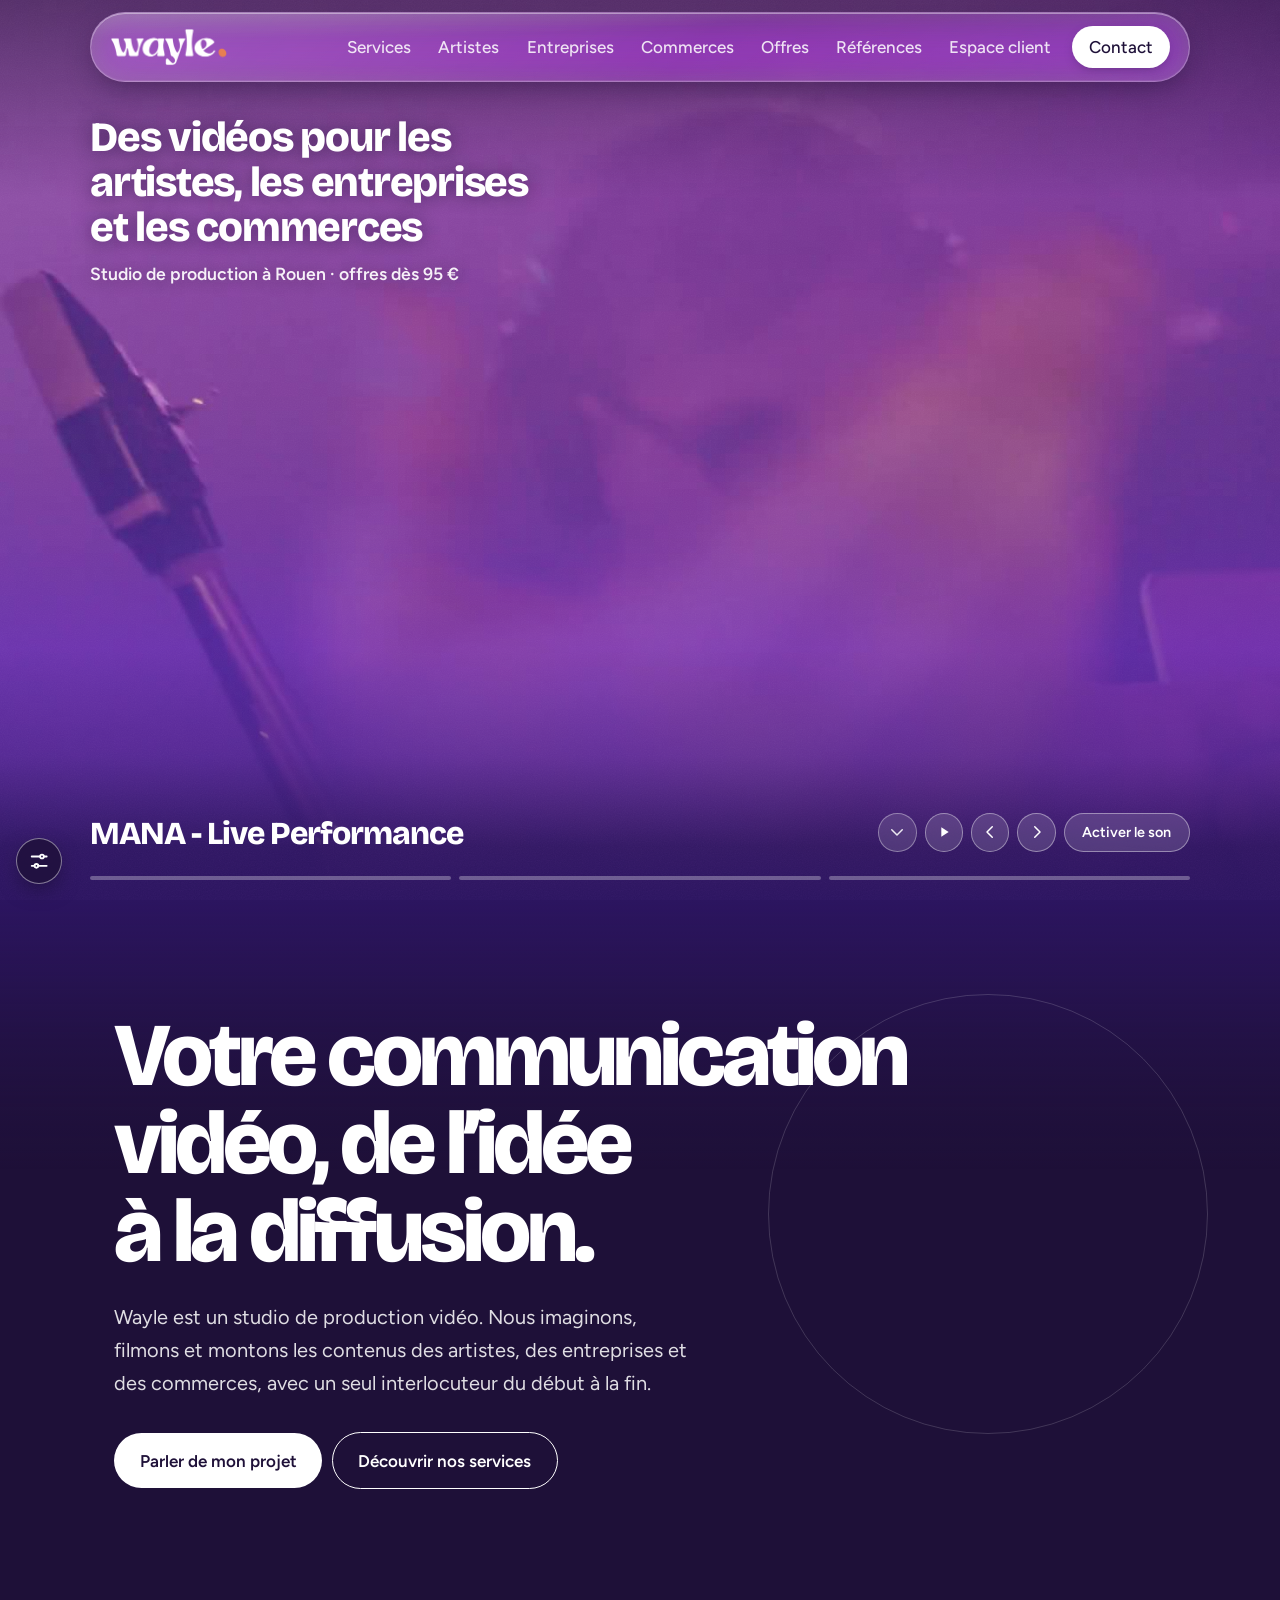
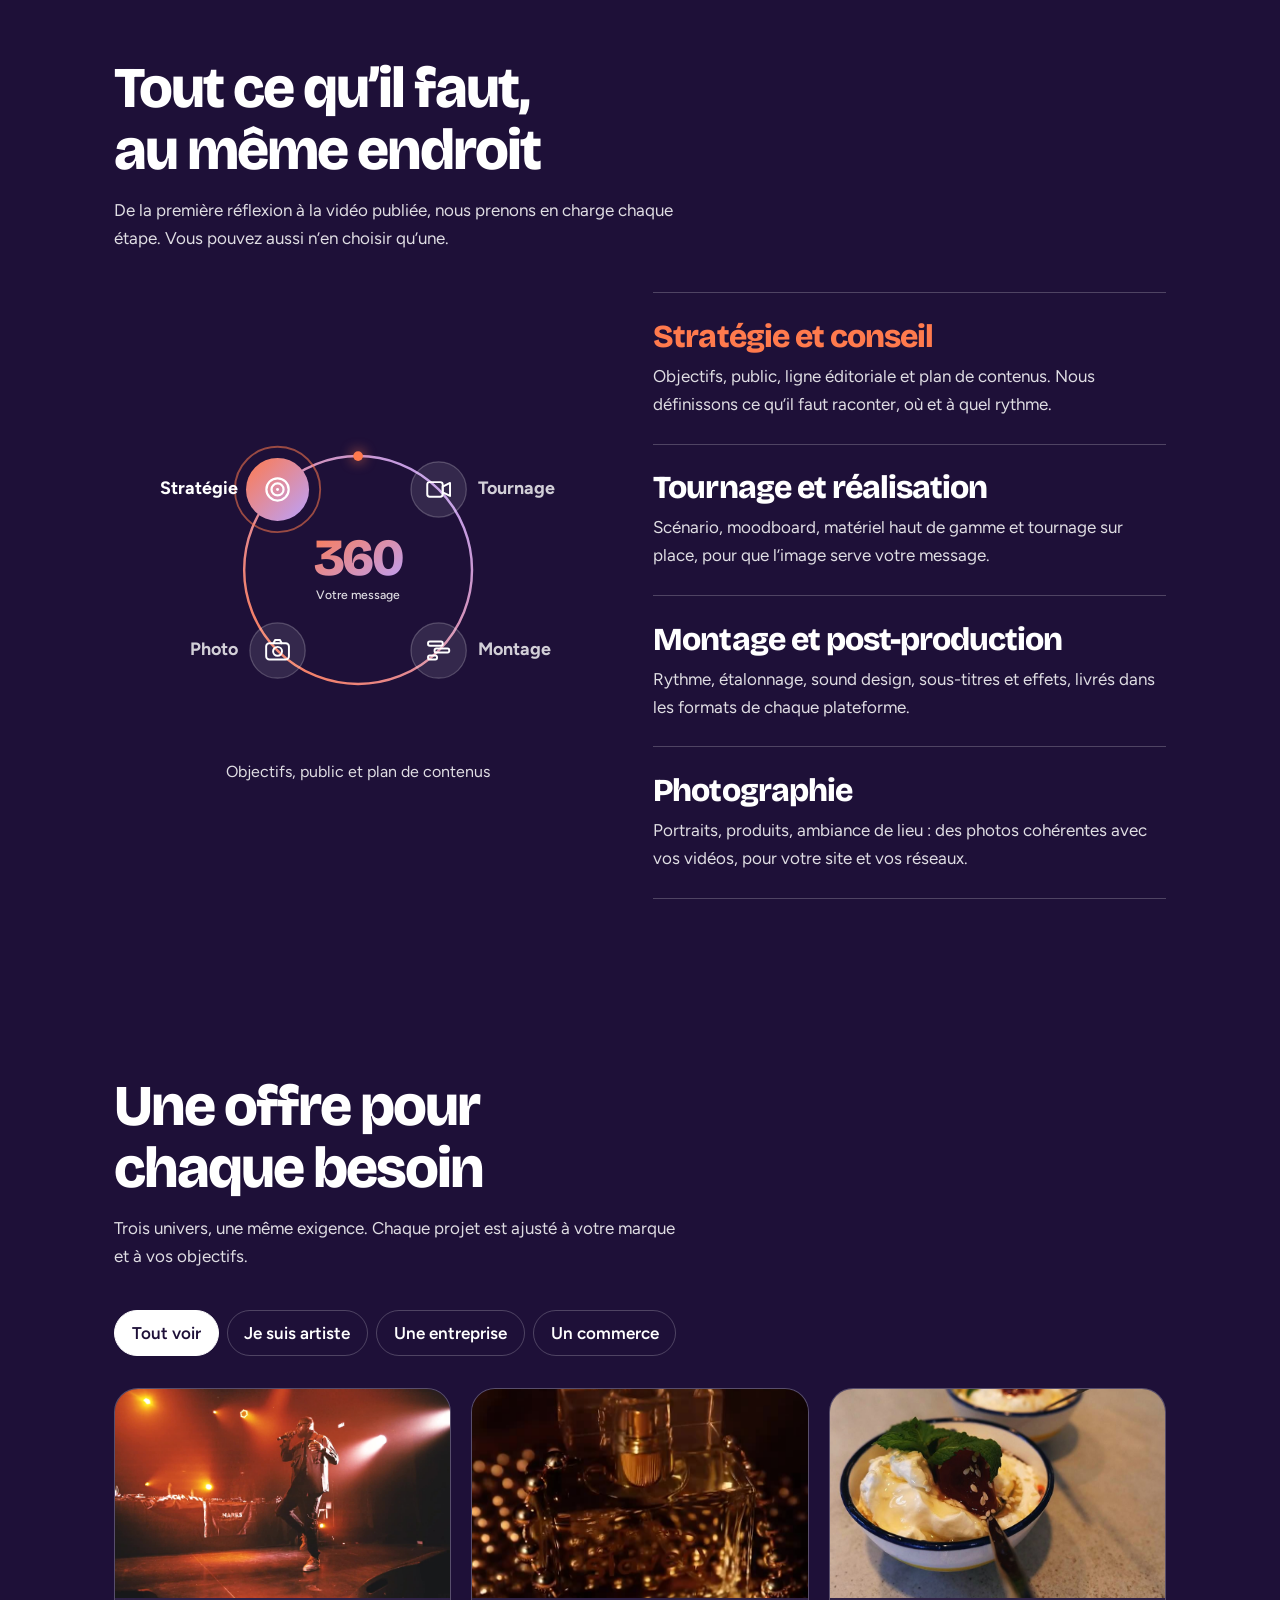
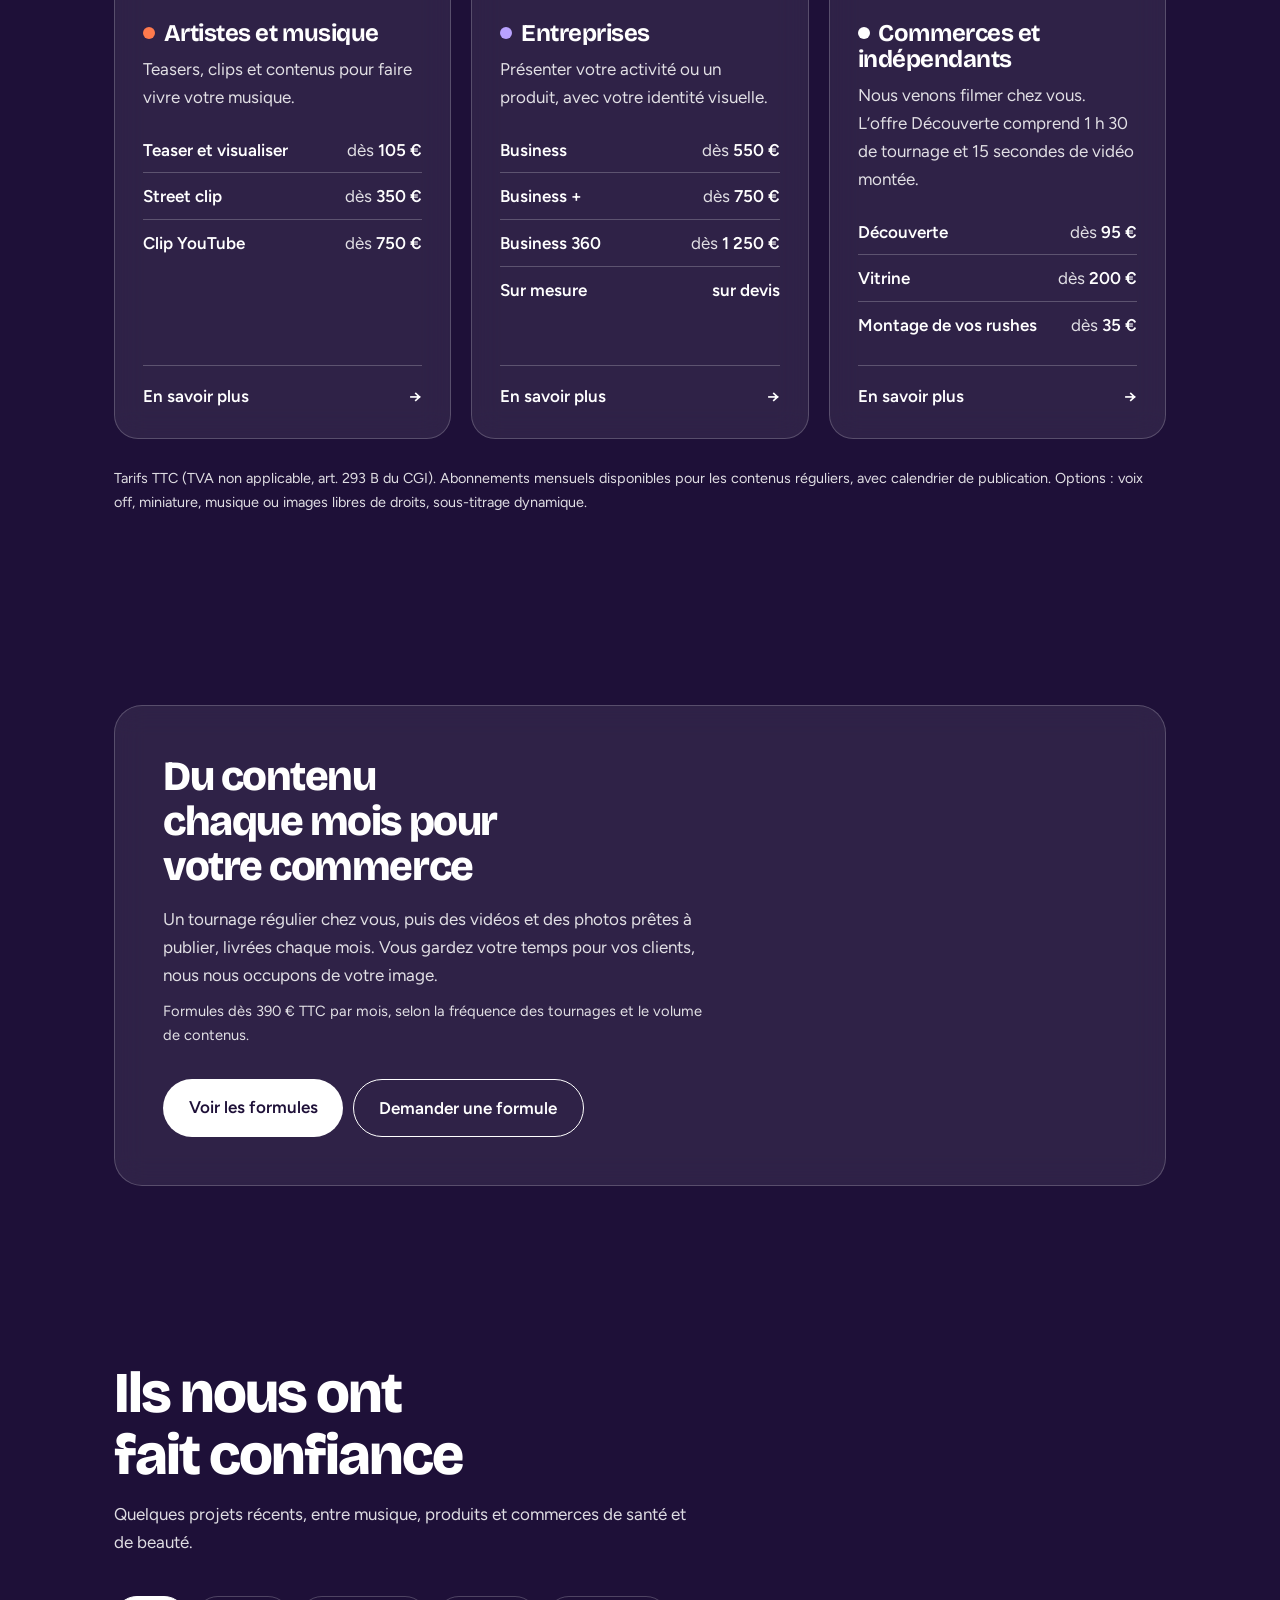
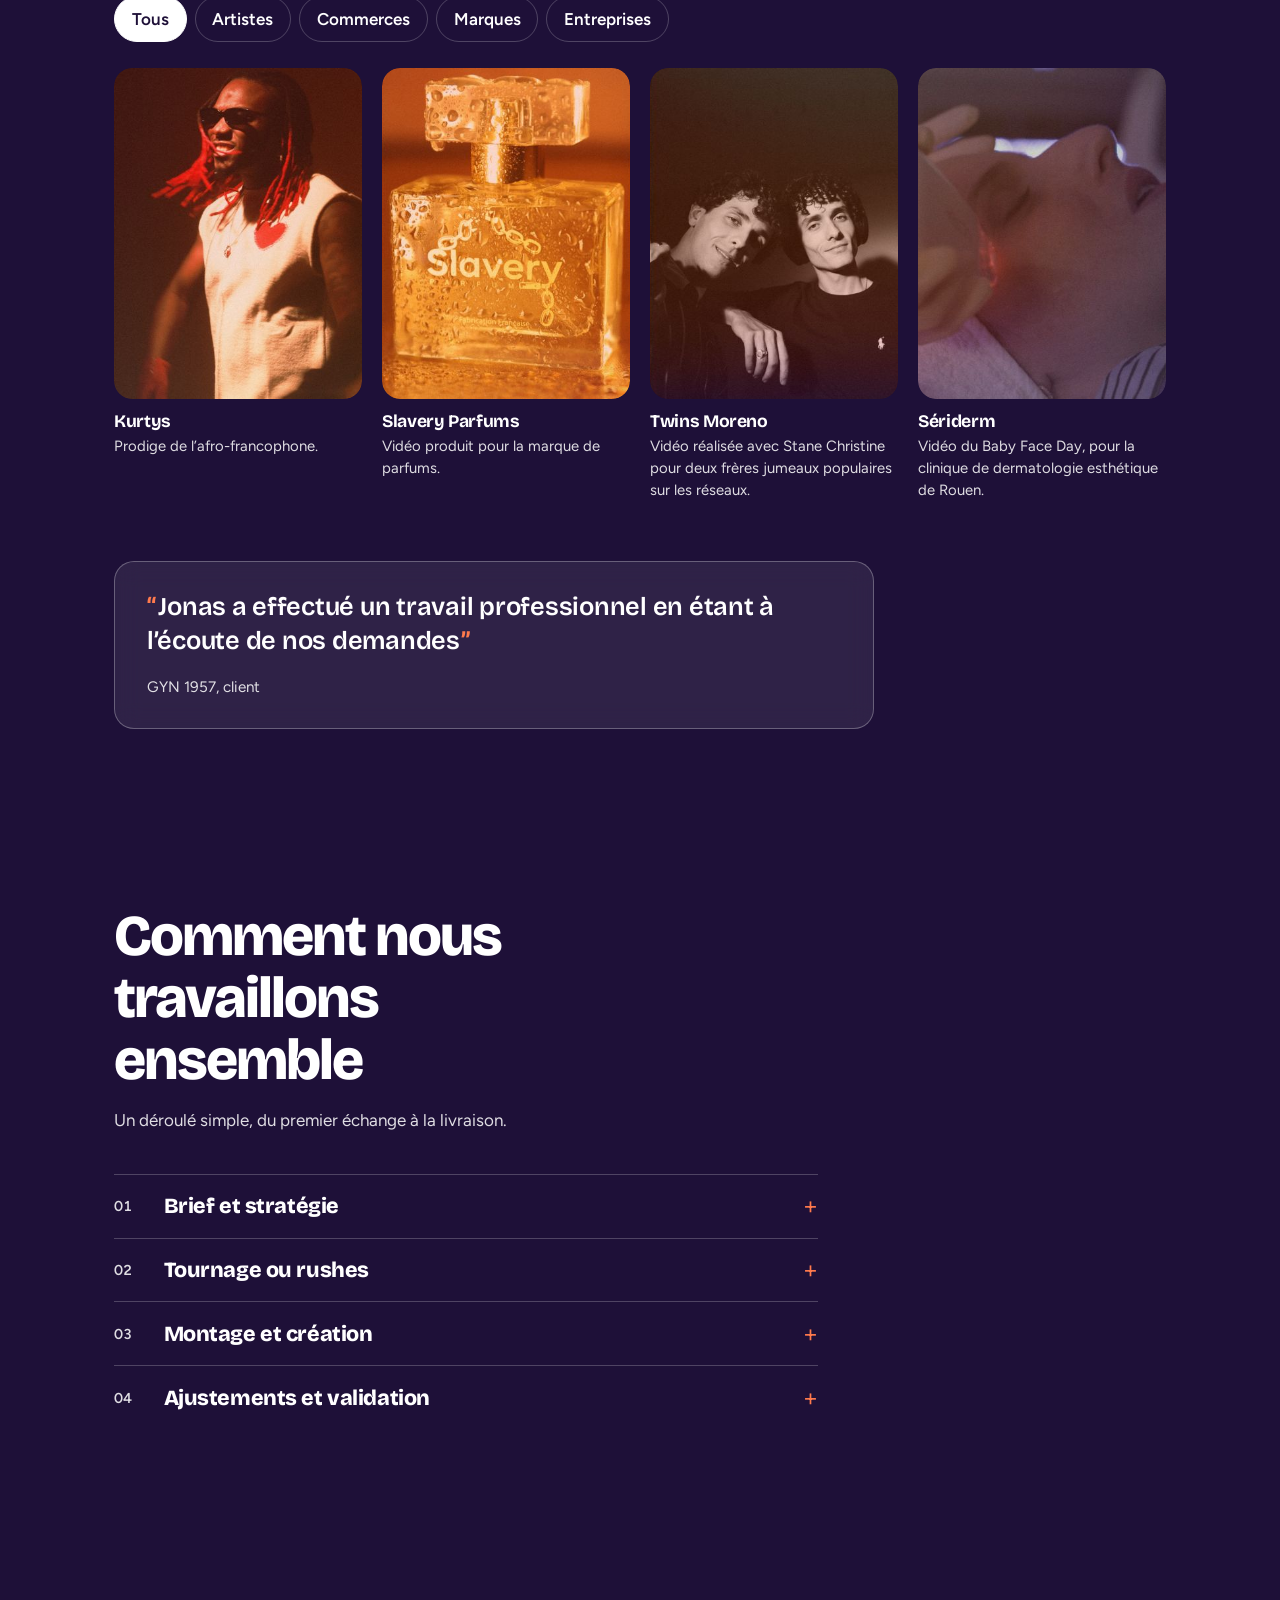
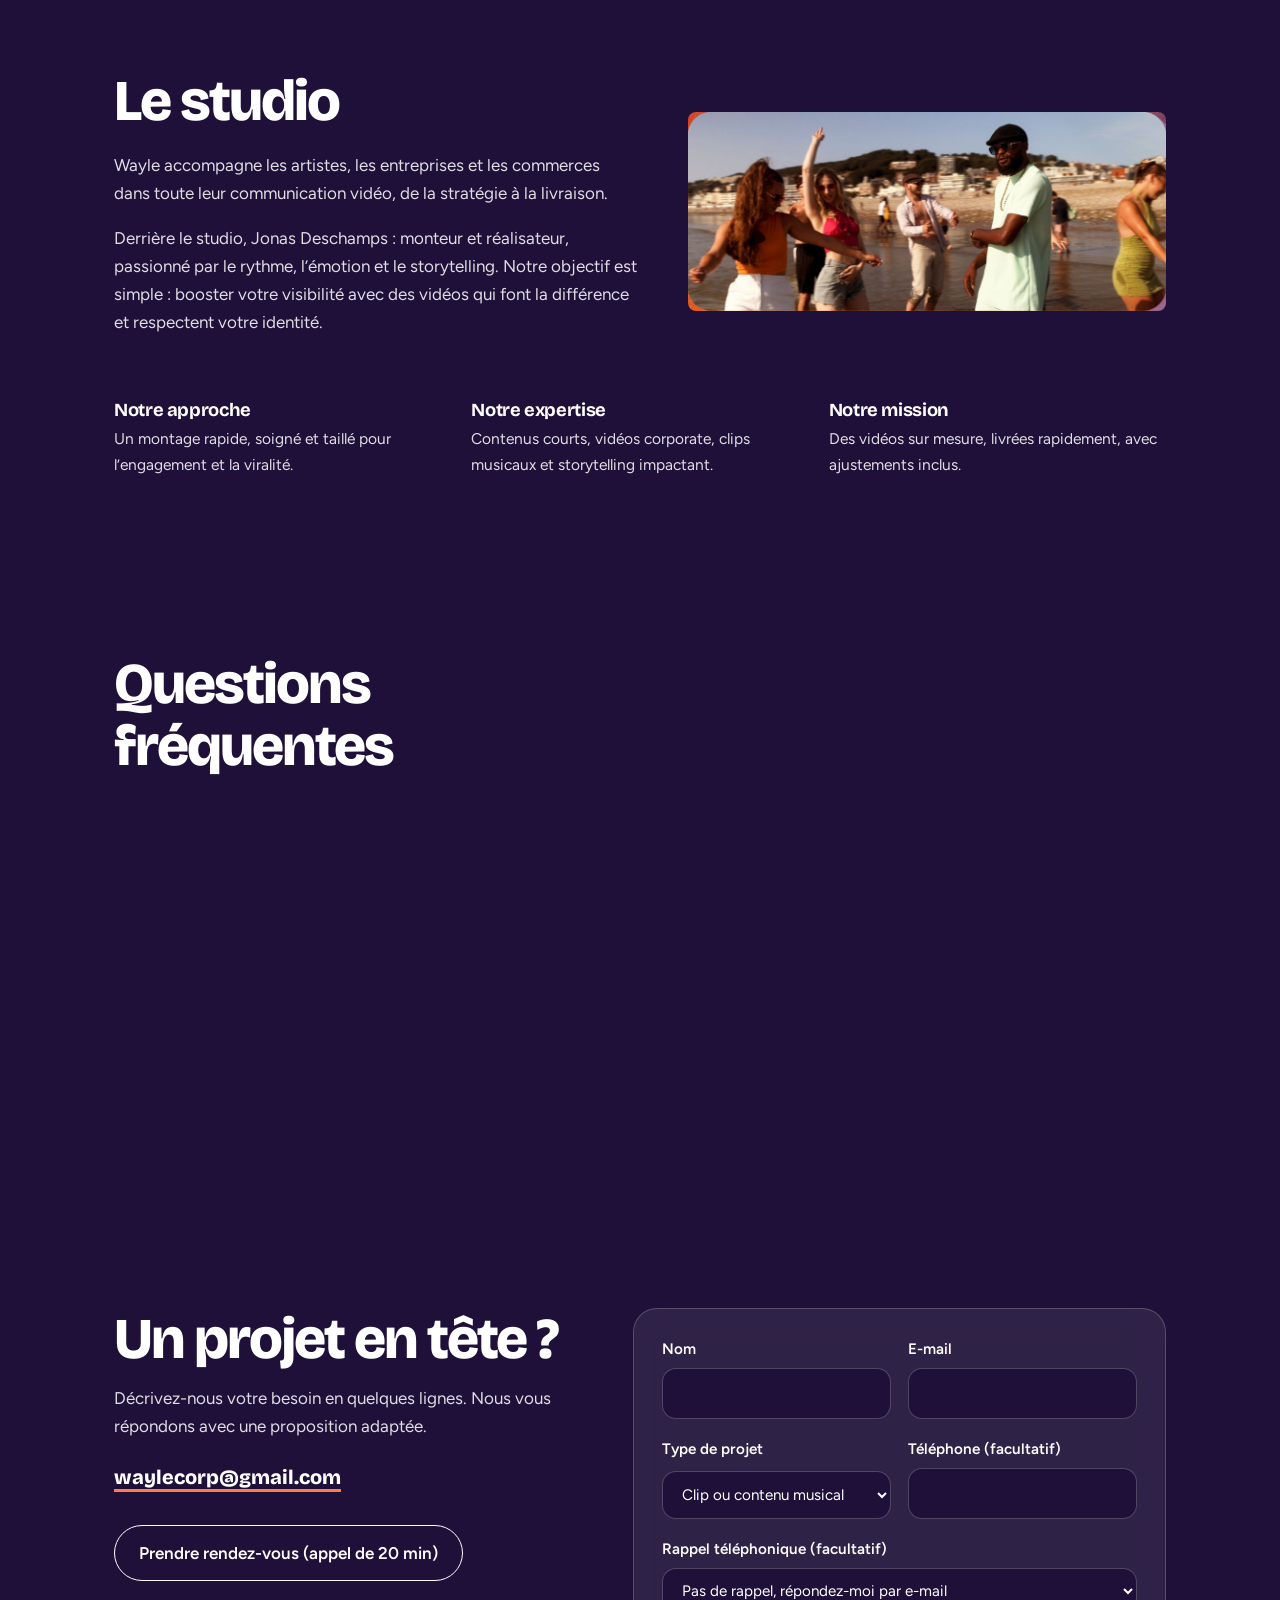
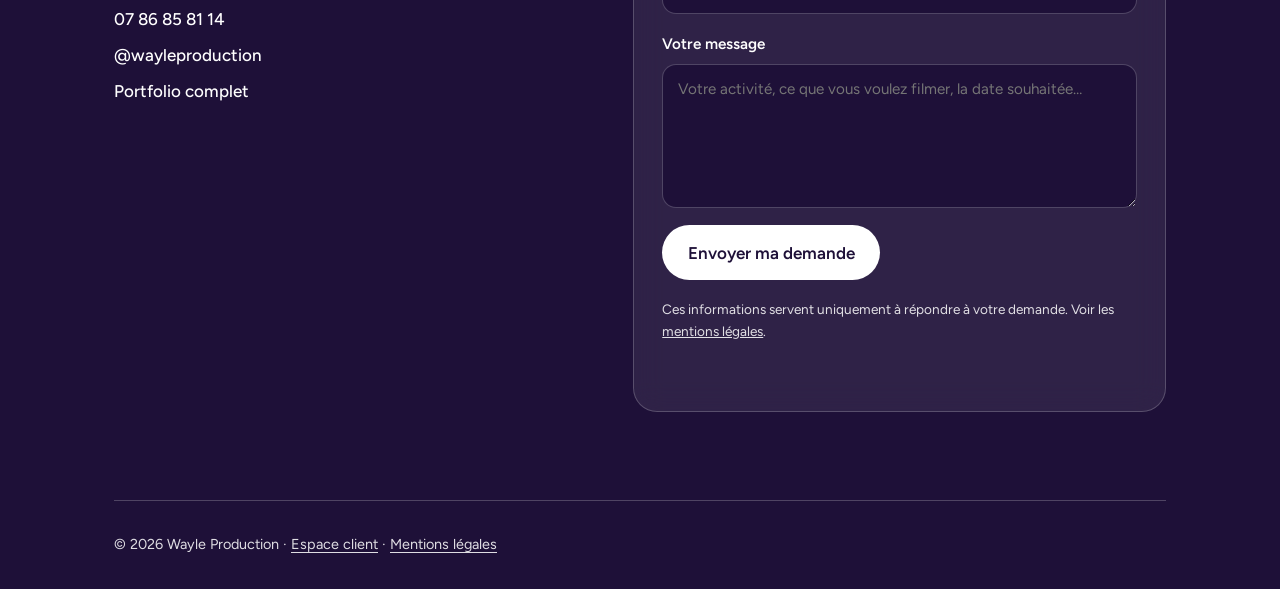
==== commit 1242b57e: "Page d'accueil à sections, modifiable depuis l'admin - functions/index.js : tant qu'aucune version n" ====
--- a/index.html
+++ b/index.html
@@ -436,6 +436,57 @@
 </style>
 <script src="site.js"></script><script src="perso.js"></script><style id="cta-bar">.cta-bar{display:none}.rdv{display:inline-block;margin-top:1rem;border:1.5px solid var(--ink);color:var(--ink);padding:.8rem 1.5rem;border-radius:999px;font-weight:600;text-decoration:none}.rdv:hover{background:var(--ink);color:var(--bg)}
 @media (max-width:900px){.cta-bar{position:fixed;left:0;right:0;bottom:0;z-index:60;display:flex;gap:.5rem;padding:.6rem .75rem calc(.6rem + env(safe-area-inset-bottom,0px));background:var(--bg);border-top:1px solid var(--line)}.cta-bar a{flex:1;text-align:center;padding:.8rem .4rem;border-radius:999px;font-weight:600;font-size:.95rem;text-decoration:none;line-height:1.2}.cta-bar .p{background:var(--btn);color:var(--btn-ink)}.cta-bar .s{border:1.5px solid var(--ink);color:var(--ink)}body{padding-bottom:4.8rem}}</style>
+<style>/* blocs ajoutés depuis l'admin (mêmes styles que les pages /p/) */
+.ref-grid{display:grid;grid-template-columns:minmax(0,1fr) minmax(0,.62fr);gap:clamp(1.5rem,4vw,4rem);align-items:center}
+.ref-grid .lead{margin-bottom:1.8rem}
+.ref-ph{display:block;aspect-ratio:4/5;overflow:hidden;border-radius:var(--radius-img);background:var(--surface)}
+.ref-ph img{display:block;width:100%;height:100%;object-fit:cover;object-position:50% 38%;transition:transform calc(.9s*var(--dur-k,1)) var(--ease)}
+.ref-ph:hover img{transform:scale(1.03)}
+@media (max-width:900px){.ref-grid{grid-template-columns:1fr}.ref-ph{max-width:26rem}}
+.steps.acc{display:block;max-width:44rem;margin-top:2rem}
+.steps.acc li{border-top:1px solid var(--line);padding:0}
+.steps.acc li:last-child{border-bottom:1px solid var(--line)}
+.steps.acc li::before{display:none}
+.steps.acc summary{display:flex;align-items:center;gap:1.1rem;padding:1.15rem 0;cursor:pointer;list-style:none}
+.steps.acc summary::-webkit-details-marker{display:none}
+.steps.acc summary .n{flex:0 0 2rem;font:600 .9rem var(--font-body);color:var(--mid);font-variant-numeric:tabular-nums;display:block}
+.steps.acc summary strong{flex:1;margin:0;display:block;font:800 clamp(1.1rem,2vw,1.35rem) var(--font-heading);letter-spacing:-.02em;transition:translate calc(.3s*var(--dur-k,1)) var(--ease)}
+.steps.acc summary::after{content:"+";color:var(--orange);font-size:1.5rem;line-height:1;transition:transform calc(.3s*var(--dur-k,1)) var(--ease)}
+.steps.acc details[open] summary::after{transform:rotate(45deg)}
+.steps.acc summary:hover strong{translate:4px 0}
+.steps.acc li p{margin:0 0 1.2rem 3.1rem;max-width:34rem;color:var(--mid);line-height:1.55;font-size:1rem}
+@media (prefers-reduced-motion:reduce){.o-ph img,.ref-ph img,.steps.acc summary::after,.steps.acc summary strong,html .cta-bar,html .cta-bar a{transition:none!important}.steps.acc details::details-content{transition:none!important}.offers article:hover .o-ph img,.ref-ph:hover img{transform:none}}
+.blk>*+*{margin-top:1.4rem}
+.blk-t,.blk-text,.faq{max-width:46rem}
+.blk-t{font-size:clamp(1.8rem,4vw,2.6rem);font-weight:800;margin-top:2.4rem!important}
+.blk-t:first-child{margin-top:0!important}
+.blk-text p{margin:0 0 1.1rem;color:var(--mid)}
+.blk-text a{text-decoration:underline;text-underline-offset:3px}
+.blk-list{margin:0 0 1.1rem;padding-left:1.2rem;color:var(--mid)}
+.blk-img{margin-left:0;margin-right:0}
+.blk-img img{width:100%;height:auto;border-radius:var(--radius-md);display:block}
+.blk-img.md{max-width:34rem}
+.blk-img figcaption{font-size:.9rem;color:var(--mid);margin-top:.5rem}
+.blk-vid{position:relative;aspect-ratio:16/9;border-radius:var(--radius-md);overflow:hidden;background:#000}
+.blk-vid iframe,.blk-vid video{position:absolute;inset:0;width:100%;height:100%;border:0}
+.blk-btn{margin:0}
+.blk .offers{grid-template-columns:repeat(var(--cols,3),minmax(0,1fr))}
+@media (max-width:900px){.blk .offers{grid-template-columns:1fr}}
+.blk .offers .price{font:800 1.8rem var(--font-heading);margin:.2rem 0 1rem}
+.blk>*+.skills,.blk>*+.values,.blk>*+.steps,.blk>*+.band,.blk>*+.ref-grid,.blk>*+.refs{margin-top:2rem}
+.blk>.blk-t+.lead{margin-top:.9rem}
+.blk .values{margin-top:2rem}
+@media (min-width:901px){.values.blk-c2{grid-template-columns:repeat(2,1fr)}.values.blk-c1{grid-template-columns:1fr}}
+.blk .ref-txt h2{margin-bottom:1rem}
+.blk .ref-txt .btn{margin-top:.6rem}
+.blk .ref-ph img{width:100%;height:100%;object-fit:cover;display:block}
+@media (min-width:901px){.ref-grid.blk-left{grid-template-columns:minmax(0,.62fr) minmax(0,1fr)}.ref-grid.blk-left .ref-ph{order:-1}}
+.blk-refs a.ref-open{display:block}
+.blk-quote{margin:2.4rem 0 0;max-width:46rem;border-left:3px solid var(--orange);padding:.4rem 0 .4rem 1.4rem}
+.blk-quote blockquote{margin:0}
+.blk-quote p{font:700 clamp(1.25rem,2.6vw,1.6rem)/1.35 var(--font-heading);letter-spacing:-.01em;margin:0}
+.blk-quote figcaption{color:var(--mid);margin-top:.7rem;font-size:.95rem}
+</style>
 <link rel="stylesheet" href="/theme.css"><script>(function(){var d=document.documentElement,m,q=window.matchMedia&&matchMedia("(prefers-color-scheme:light)");function a(){m=getComputedStyle(d).getPropertyValue("--mode").trim()||"dark";if(m==="dark")d.removeAttribute("data-theme");else d.setAttribute("data-theme",m==="light"||(m==="auto"&&q&&q.matches)?"light":"dark")}window.__wayleMode=a;a();if(q&&q.addEventListener)q.addEventListener("change",function(){if(m==="auto")a()})})()</script></head>
 <body>
 <style>
@@ -515,7 +566,7 @@
 <a class="skip" href="#top">Aller au contenu</a>
 <section class="cover" id="cover" aria-label="Vidéos de présentation">
   <video id="cv" autoplay muted playsinline preload="auto" aria-label="Vidéo réalisée par Wayle Production"></video>
-  <div class="cover-pitch"><p class="cp1" data-k="m.cover.1">Des vidéos pour les artistes, les entreprises et les commerces</p><p class="cp2" data-k="m.cover.2">Studio de production à Rouen · offres dès&nbsp;95&nbsp;€</p></div>
+  <!--COVER-PITCH--><div class="cover-pitch"><p class="cp1" data-k="m.cover.1">Des vidéos pour les artistes, les entreprises et les commerces</p><p class="cp2" data-k="m.cover.2">Studio de production à Rouen · offres dès&nbsp;95&nbsp;€</p></div><!--/COVER-PITCH-->
   <p class="cover-tag" id="ct" aria-live="polite"></p>
   <div class="actions">
     <button class="arrow" id="pp" type="button" aria-label="Mettre en pause la vidéo"></button>
@@ -524,7 +575,7 @@
     <button class="sound" id="snd" type="button" aria-pressed="false">Activer le son</button>
     <input class="vol" id="vol" type="range" min="0" max="1" step="0.01" value="0.8" aria-label="Volume" hidden>
   </div>
-  <a class="cue" href="#top" aria-label="Faire défiler vers le site"><span data-k="m.x.1">Découvrir</span><svg viewBox="0 0 24 24" width="22" height="22" aria-hidden="true"><path d="M5 9l7 7 7-7" fill="none" stroke="currentColor" stroke-width="2" stroke-linecap="round" stroke-linejoin="round"/></svg></a>
+  <a class="cue" href="#top" aria-label="Faire défiler vers le site"><span data-k="m.x.1"><!--CUE-->Découvrir<!--/CUE--></span><svg viewBox="0 0 24 24" width="22" height="22" aria-hidden="true"><path d="M5 9l7 7 7-7" fill="none" stroke="currentColor" stroke-width="2" stroke-linecap="round" stroke-linejoin="round"/></svg></a>
   <div class="bars" id="bars" role="group" aria-label="Choisir une vidéo" hidden></div>
 </section>
 <div class="bridge" aria-hidden="true"></div>
@@ -533,7 +584,7 @@
 <header><a class="logo" href="#top" aria-label="Wayle Production, accueil"><img width="480" height="157" class="on-light" src="[data-uri]" alt="wayle."><img width="480" height="157" class="on-dark" src="[data-uri]" alt="" aria-hidden="true"></a>
 <nav aria-label="Navigation principale"><a href="#savoir-faire">Services</a><a href="artistes.html">Artistes</a><a href="entreprises.html">Entreprises</a><a href="commerces.html">Commerces</a><a href="#offres">Offres</a><a href="#references">Références</a><a href="espace-client.html">Espace client</a><a class="cta" href="#contact">Contact</a></nav></header>
 
-<main id="top">
+<main id="top"><!--HOME-->
 <div class="hero">
   <h1 data-k="m.top.1">Votre communication vidéo, de l’idée à la diffusion.</h1>
   <p data-k="m.top.2">Wayle est un studio de production vidéo. Nous imaginons, filmons et montons les contenus des artistes, des entreprises et des commerces, avec un seul interlocuteur du début à la fin.</p>
@@ -716,7 +767,7 @@
     </form>
   </div>
 </div></section>
-</main>
+<!--/HOME--></main>
 
 <footer>© 2026 <span translate="no">Wayle Production</span> · <a href="espace-client.html">Espace client</a> · <a href="mentions-legales.html">Mentions légales</a></footer>
 </div>
@@ -764,6 +815,7 @@
 addEventListener("scroll",function(){if(t)return;t=true;requestAnimationFrame(function(){r.style.setProperty("--sy",scrollY);t=false})},{passive:true});
 })();
 </script>
+<!--HOME-DATA--><!--/HOME-DATA-->
 <script>
 (function(){
 var v=document.getElementById("cv"),cover=document.getElementById("cover"),snd=document.getElementById("snd"),vol=document.getElementById("vol"),
@@ -779,6 +831,7 @@
  {s:"hero-kaane.mp4",p:"hero-kaane-poster.jpg",t:"KAANE - Godbless (clip)",id:"kaane"},
  {s:"hero-narks.mp4",p:"hero-narks-poster.jpg",t:"NARKS - 106 Experience",id:"narks"}
 ]:[{s:"hero-v.mp4",p:"hero-v-poster.jpg",t:"Chef Vingalalon - Tacos",id:"taco"}];
+var CD=document.getElementById("cover-data");if(CD){try{var cd=JSON.parse(CD.textContent),cl=wide?cd.wide:cd.tall;if(!cl||!cl.length)cl=cd.wide&&cd.wide.length?cd.wide:cd.tall;if(cl&&cl.length)list=cl}catch(e){}}
 var W=window.WAYLE;function T(k){var e=W.c["h."+list[k].id];return e&&e.v?e.v:list[k].t}
 var n=list.length,i=n>1?Math.floor(Math.random()*n):0,segs=[],raf=0;
 v.loop=n===1;v.volume=+vol.value;
@@ -901,6 +954,7 @@
 var cn=navigator.connection||{},slow=!!(cn.saveData||/2g|3g/.test(cn.effectiveType||""));
 function stopVid(){rb.hidden=true;vid.pause();vid.removeAttribute("src");vid.removeAttribute("poster");vid.load()}
 var order=["kurtys","slavery","twins","seriderm"],cur=0,btn={};
+var PD=document.getElementById("pj-data");if(PD){try{var pd=JSON.parse(PD.textContent);P=pd.P||{};order=pd.order||[];window.WAYLE.P=P}catch(e){}}
 [].slice.call(document.querySelectorAll(".ref-open")).forEach(function(b){btn[b.dataset.p]=b;b.addEventListener("click",function(){
   last=b;var k=order.indexOf(b.dataset.p);if(k<0)return;show(k);if(!dlg.open)dlg.showModal();play()})});
 function show(k){
@@ -951,6 +1005,7 @@
 var root=document.querySelector(".sf");if(!root)return;
 var nodes=[].slice.call(root.querySelectorAll(".node")),labs=[].slice.call(root.querySelectorAll(".sf-l")),rows=[].slice.call(root.querySelectorAll(".skills>div")),cap=root.querySelector(".sf-cap");
 var T=["Objectifs, public et plan de contenus","Scénario et tournage sur place","Rythme, étalonnage et sous-titres","Portraits, produits et lieux"];
+rows.forEach(function(r,k){if(r.dataset.cap)T[k]=r.dataset.cap});
 var cur=-1,timer=null,calm=matchMedia("(prefers-reduced-motion:reduce)").matches;
 function set(i){
   cur=i;nodes.forEach(function(n,k){n.classList.toggle("on",k===i)});
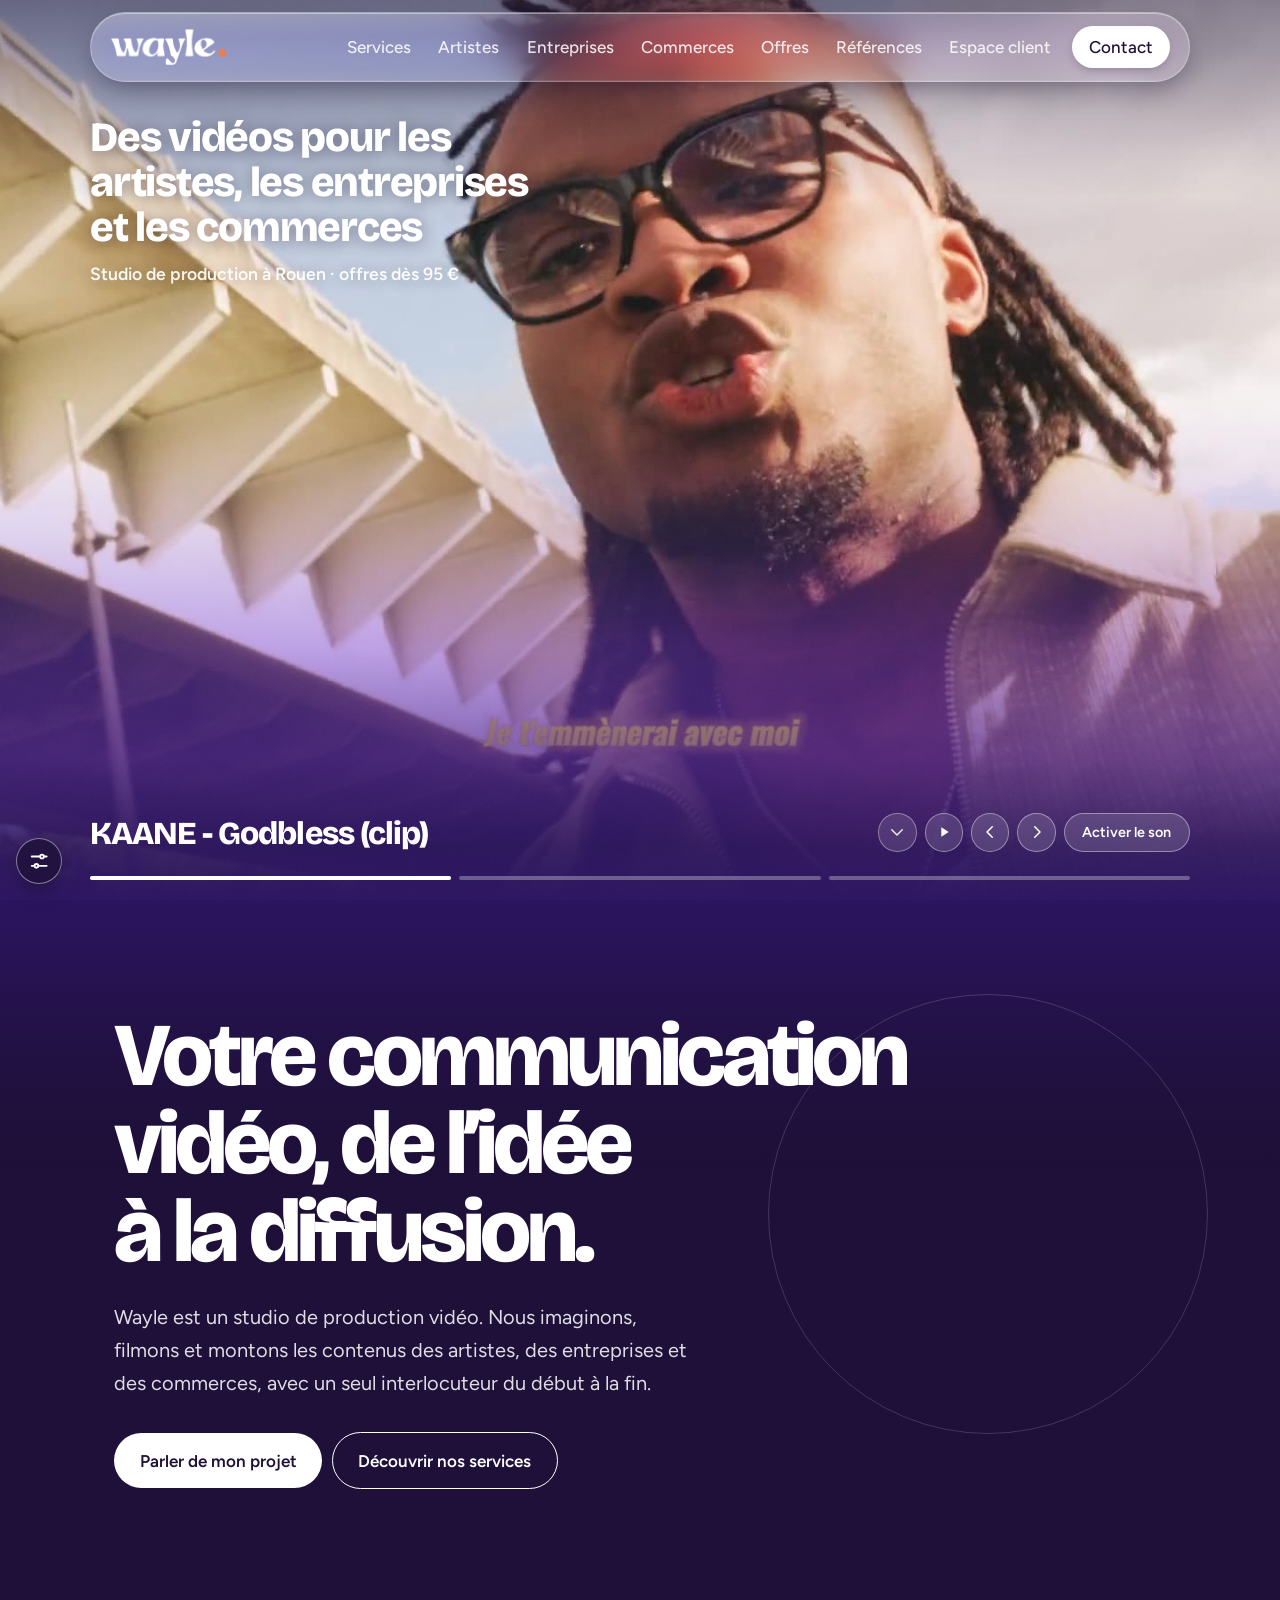
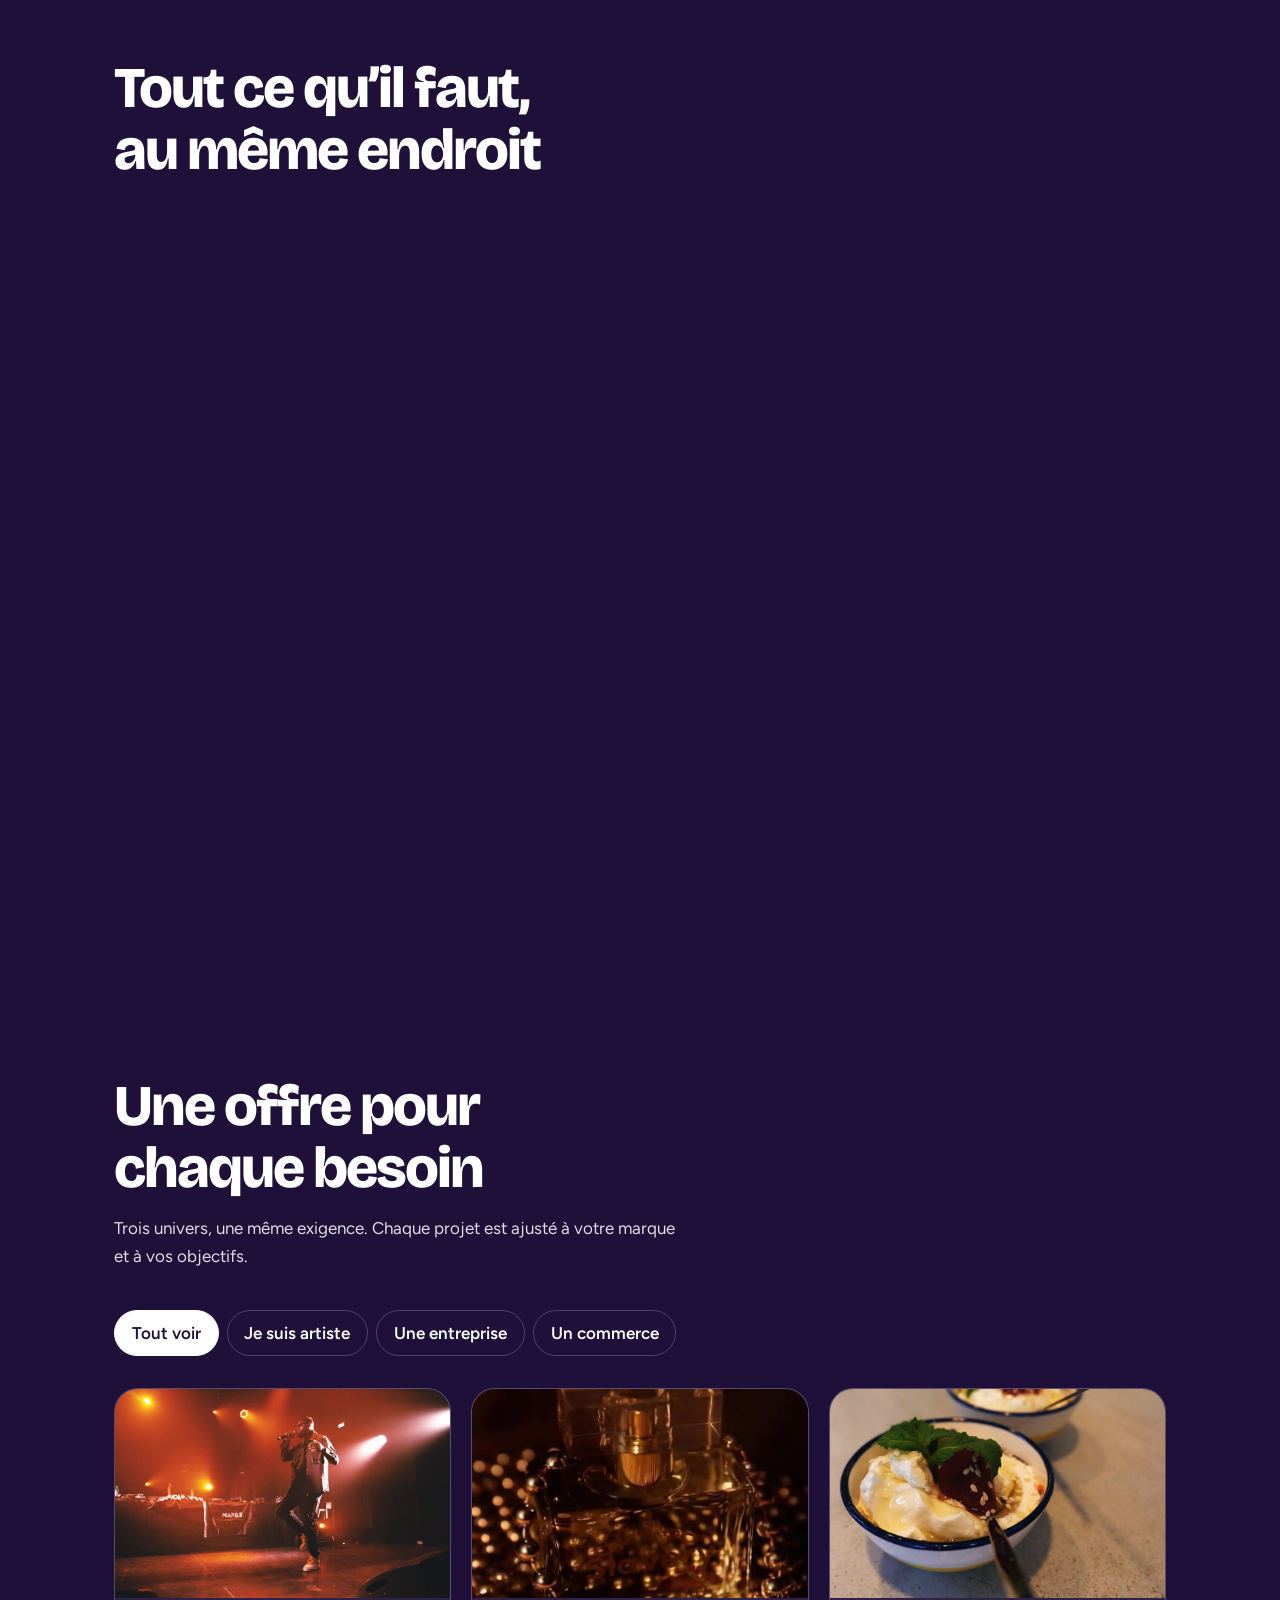
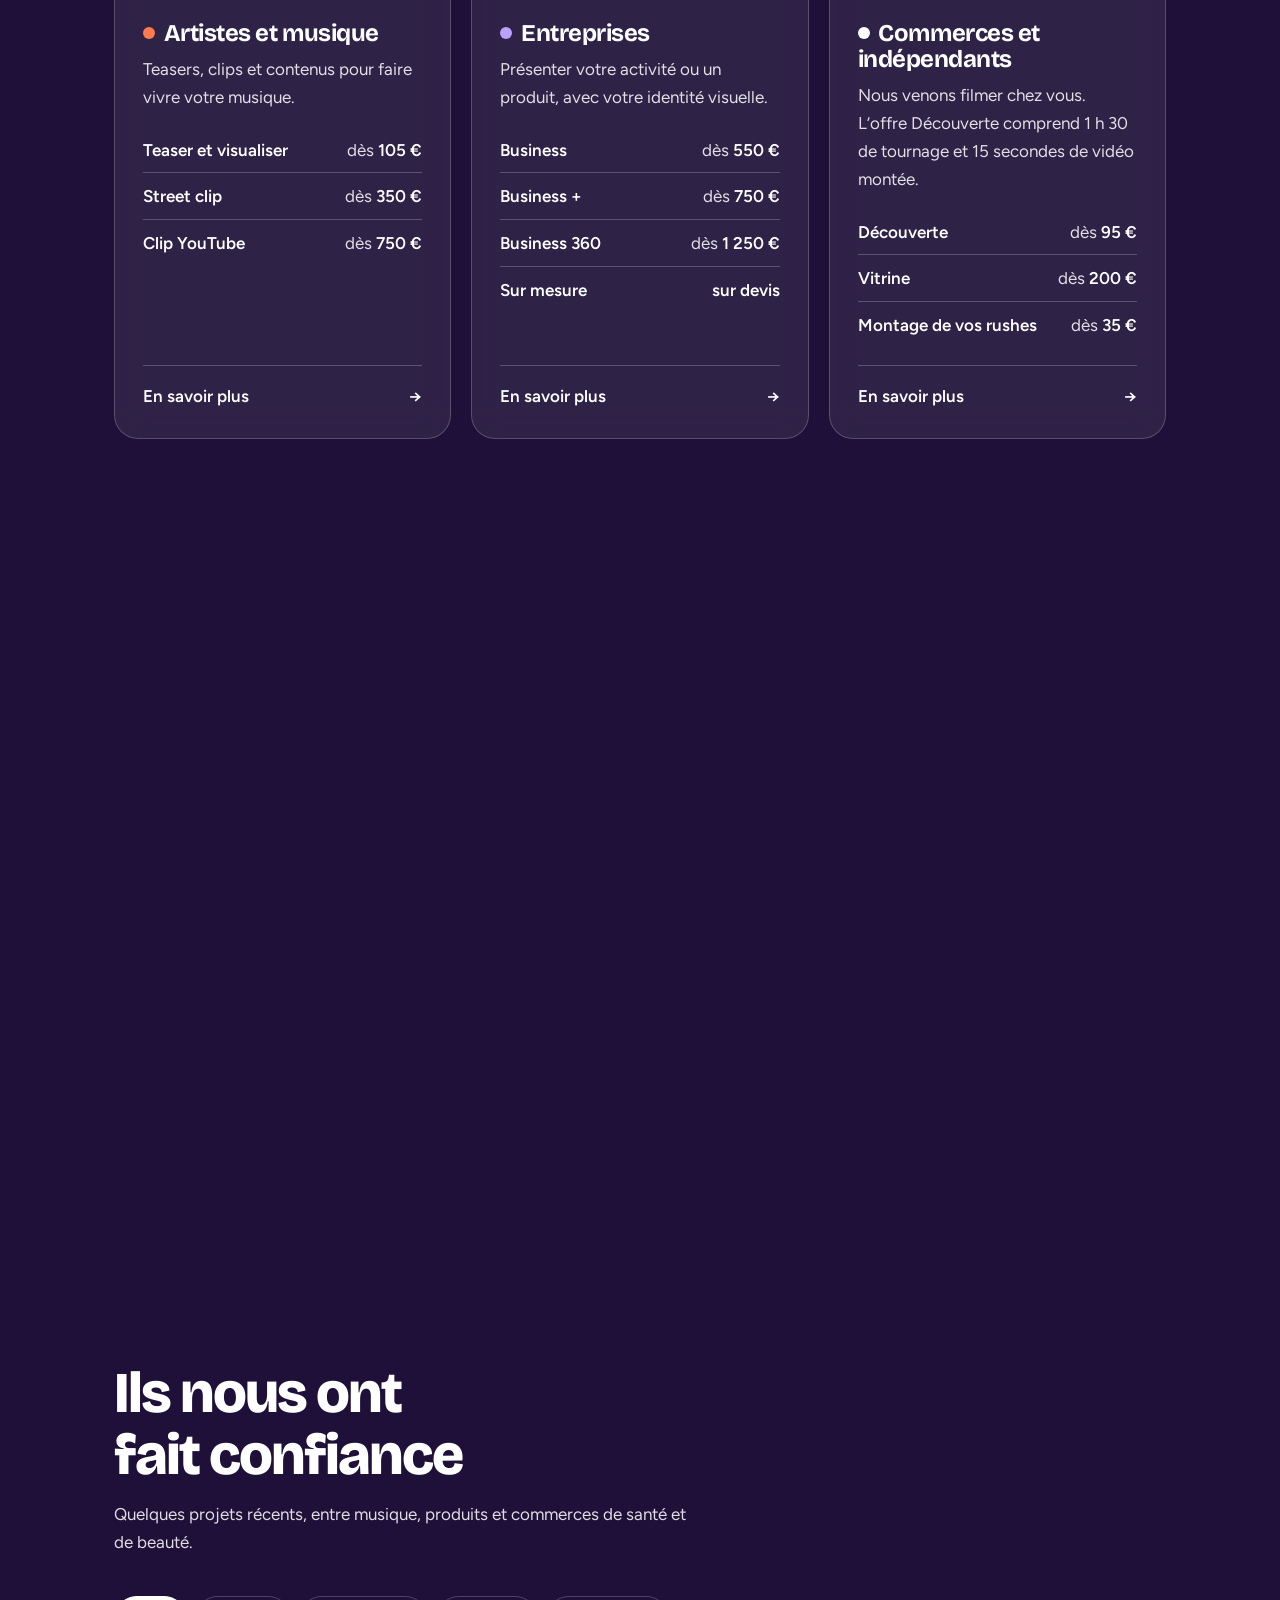
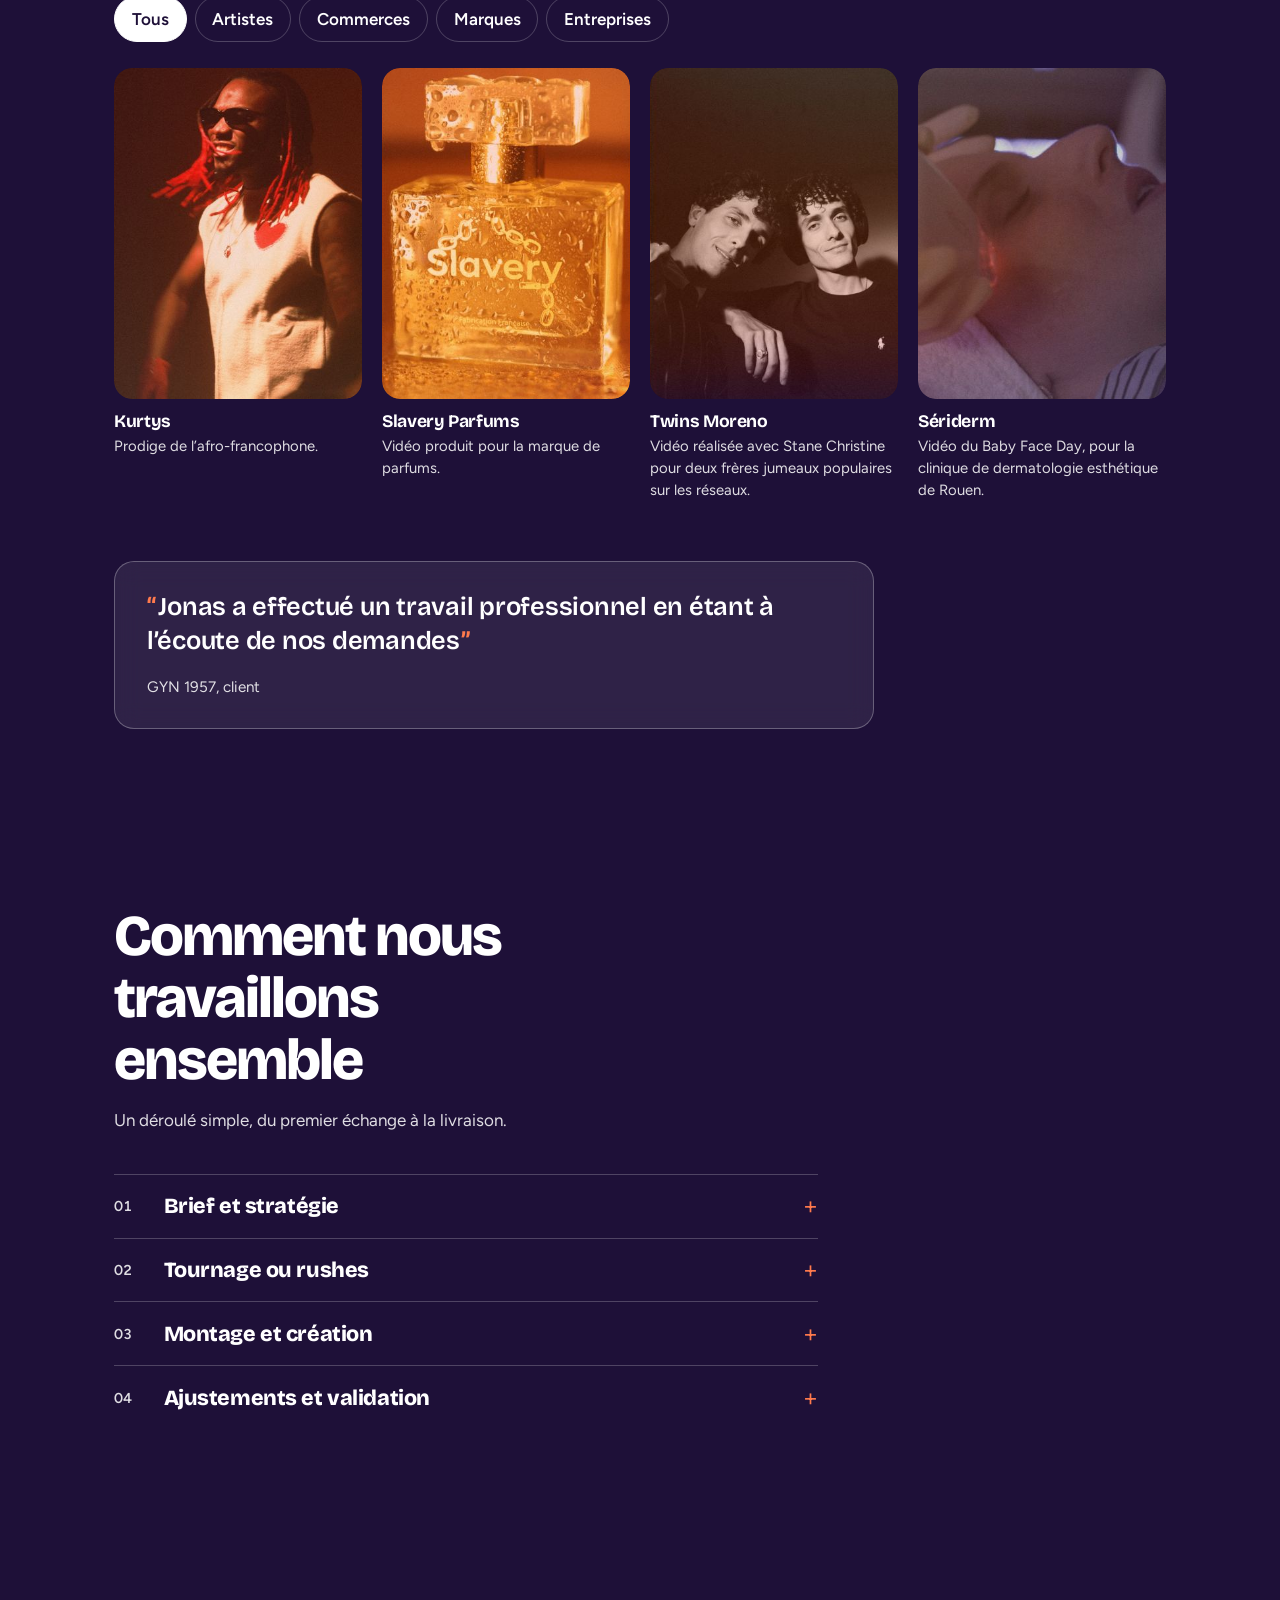
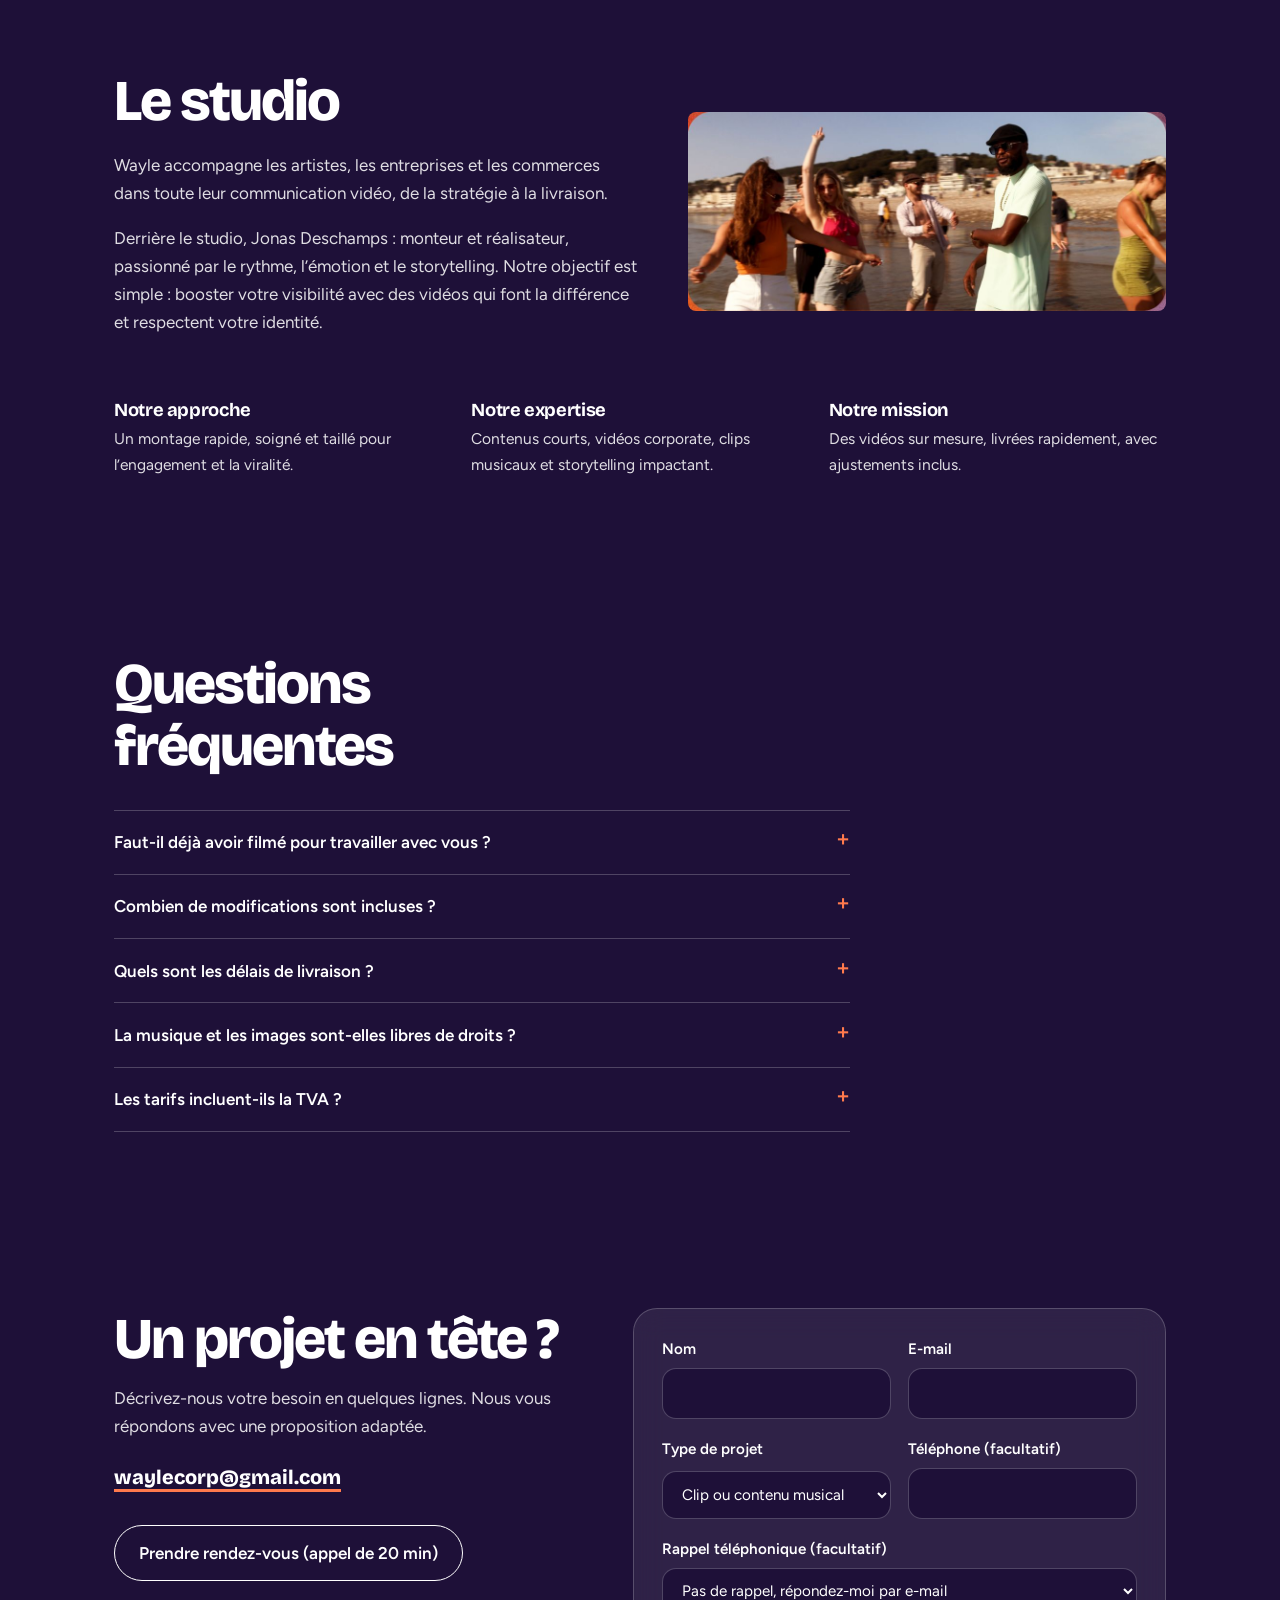
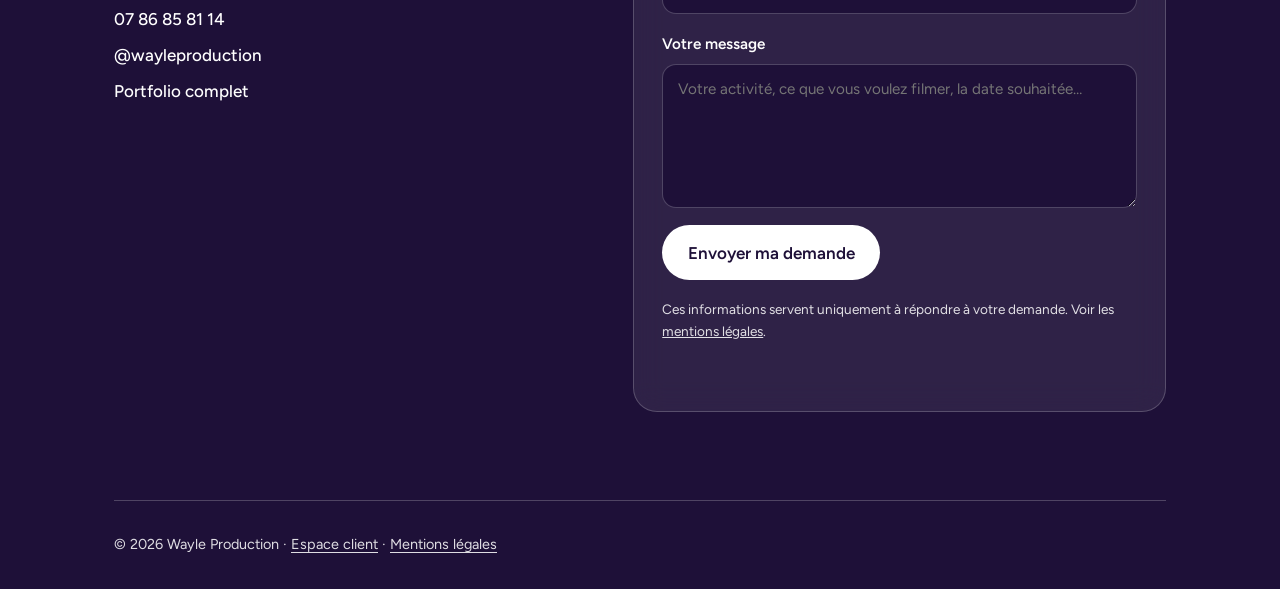
==== commit 0956fcbd: "Modifier en direct : déplacer, redimensionner, ajouter des blocs, police Nouveau mode direct pour le" ====
--- a/index.html
+++ b/index.html
@@ -486,6 +486,17 @@
 .blk-quote blockquote{margin:0}
 .blk-quote p{font:700 clamp(1.25rem,2.6vw,1.6rem)/1.35 var(--font-heading);letter-spacing:-.01em;margin:0}
 .blk-quote figcaption{color:var(--mid);margin-top:.7rem;font-size:.95rem}
+/* largeurs par paliers (sections et blocs) */
+html{overflow-x:clip}
+section.sz-narrow>div{max-width:46rem}
+section.sz-wide>div{width:min(1400px,100vw - 3rem);max-width:none;margin-left:calc(50% - min(700px,50vw - 1.5rem))}
+section.sz-full>div{width:calc(100vw - 3rem);max-width:none;margin-left:calc(50% - 50vw + 1.5rem)}
+.blk>.sz-narrow{max-width:46rem}
+.blk>.sz-wide{width:min(1400px,100vw - 3rem);max-width:none;margin-left:calc(50% - min(700px,50vw - 1.5rem))}
+.blk>.sz-full{width:100vw;max-width:none;margin-left:calc(50% - 50vw)}
+.blk>.sz-full.blk-img img,.blk>.sz-full .blk-vid,.blk>.blk-vid.sz-full{border-radius:0}
+.blk-img.sm{max-width:22rem}
+.blk-noimg{display:grid;place-items:center;min-height:14rem;border:1.5px dashed var(--line);border-radius:var(--radius-img,16px);color:var(--mid);font-size:.9rem;text-align:center;padding:1rem}
 </style>
 <link rel="stylesheet" href="/theme.css"><script>(function(){var d=document.documentElement,m,q=window.matchMedia&&matchMedia("(prefers-color-scheme:light)");function a(){m=getComputedStyle(d).getPropertyValue("--mode").trim()||"dark";if(m==="dark")d.removeAttribute("data-theme");else d.setAttribute("data-theme",m==="light"||(m==="auto"&&q&&q.matches)?"light":"dark")}window.__wayleMode=a;a();if(q&&q.addEventListener)q.addEventListener("change",function(){if(m==="auto")a()})})()</script></head>
 <body>
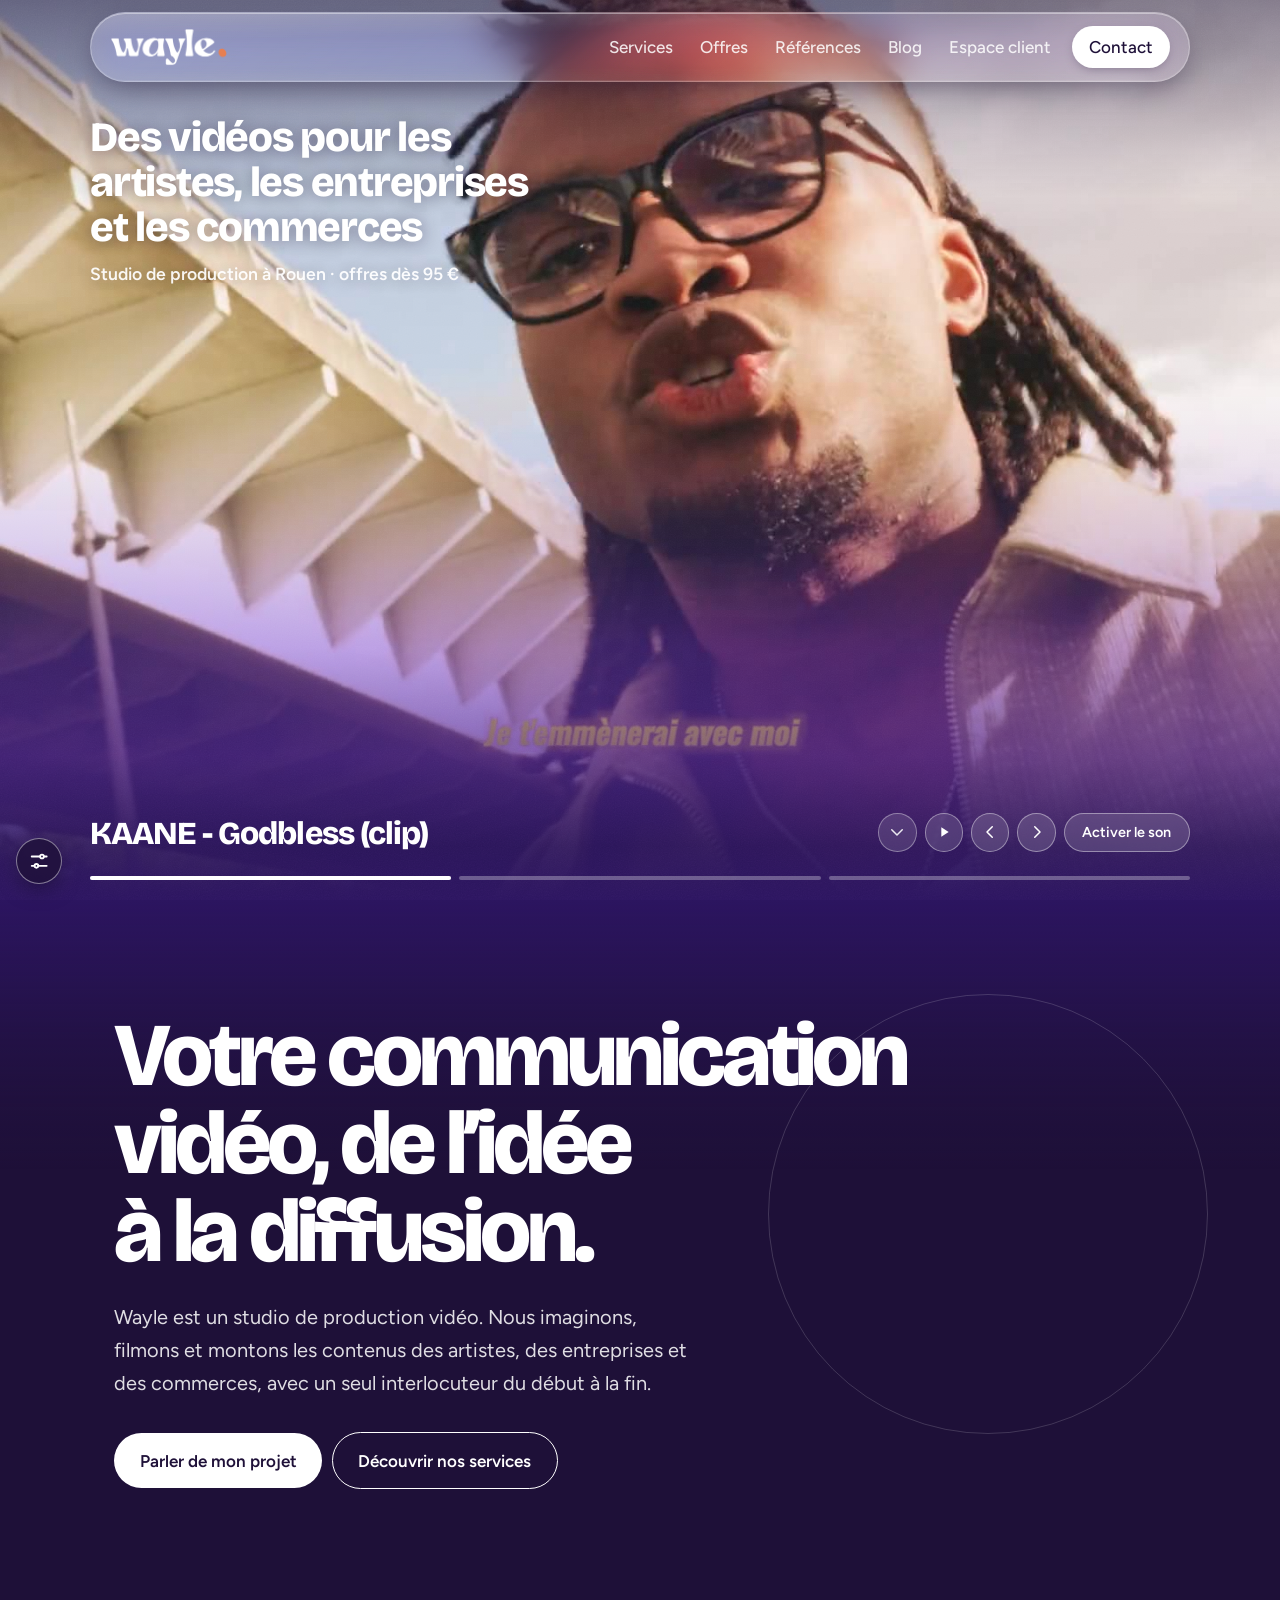
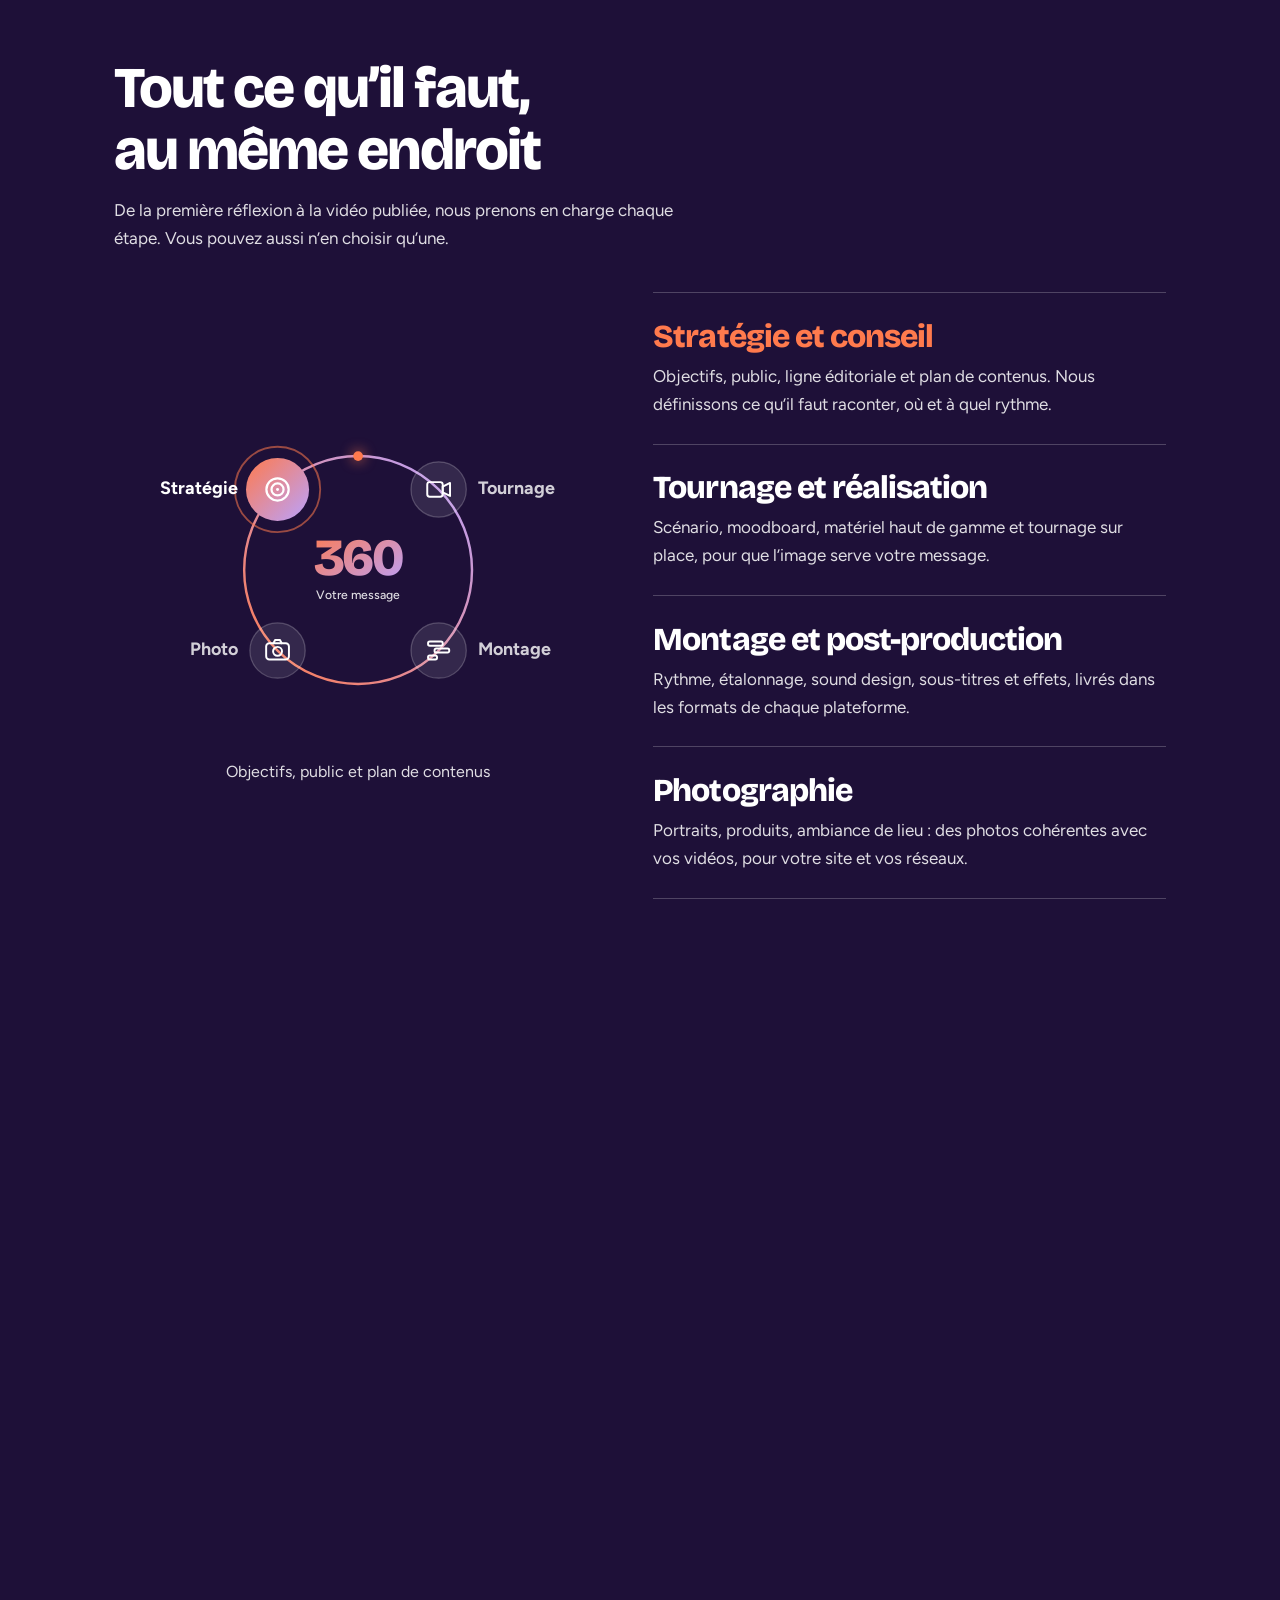
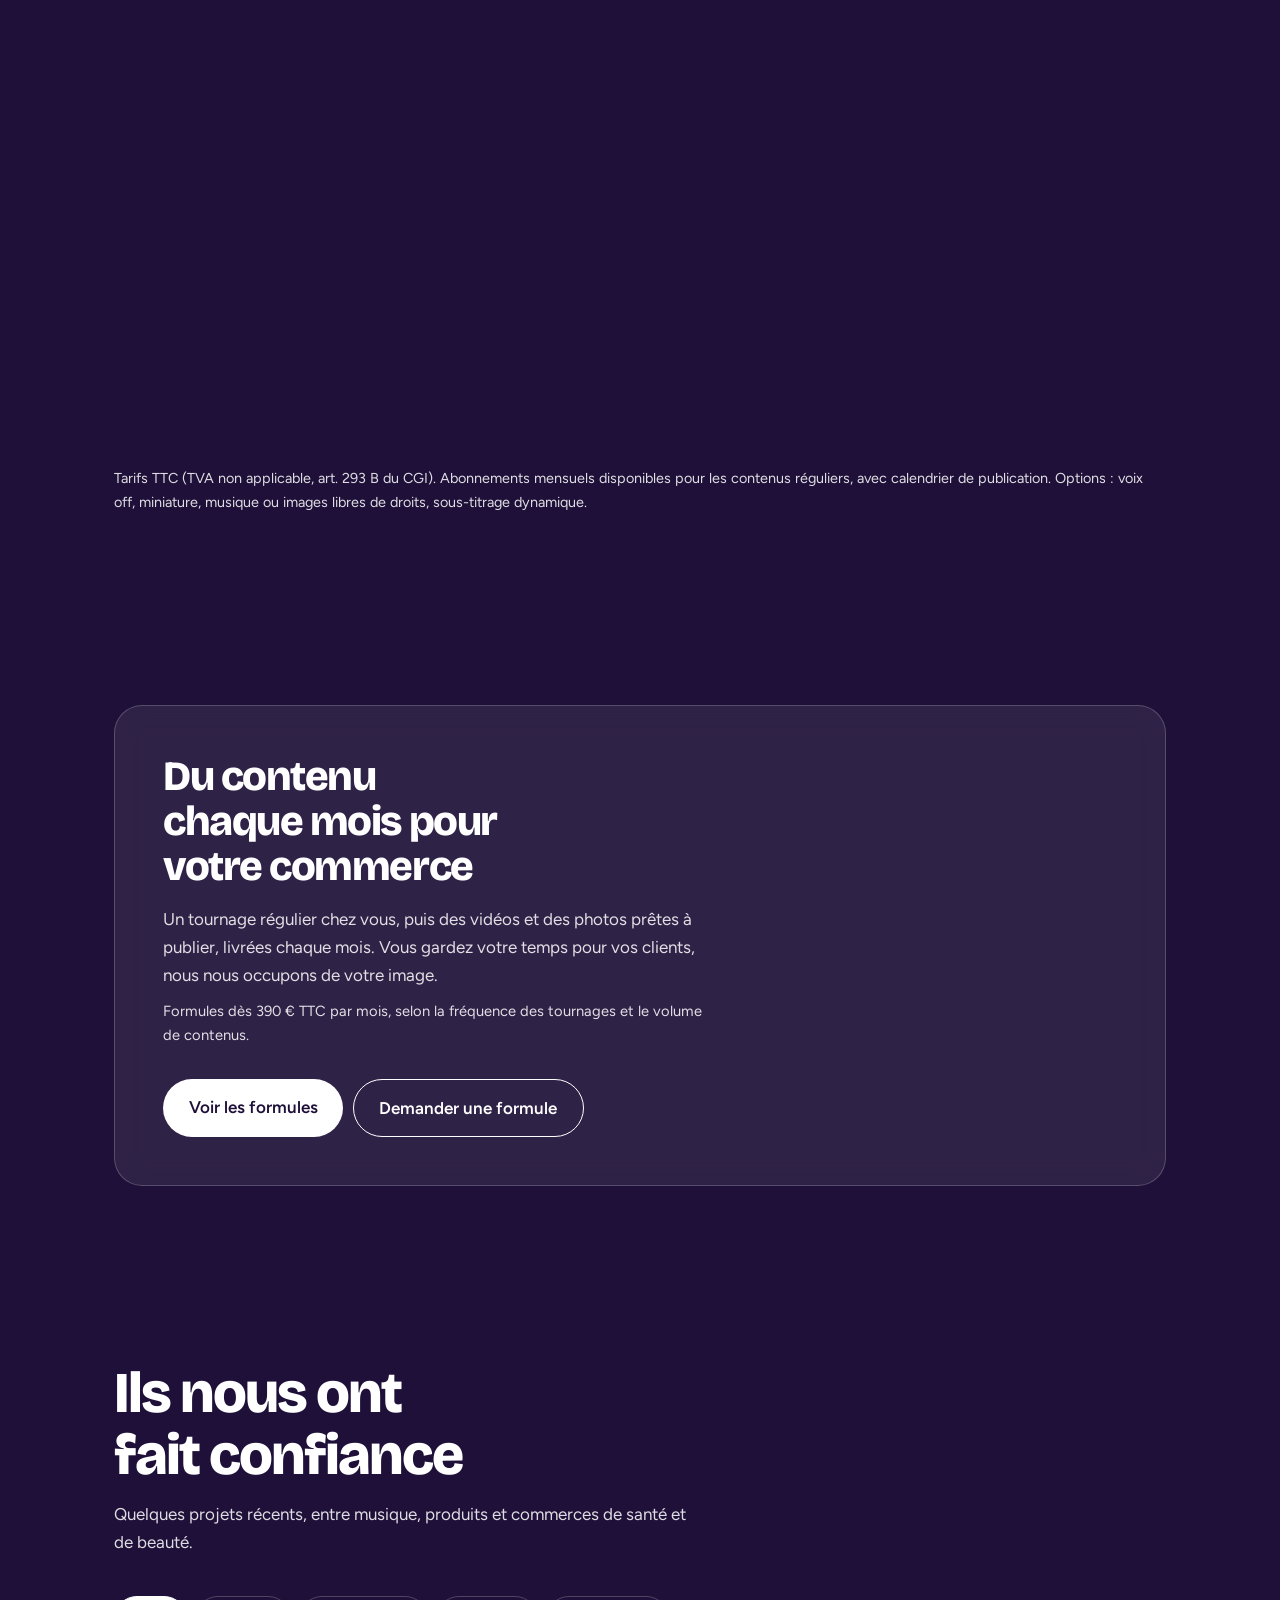
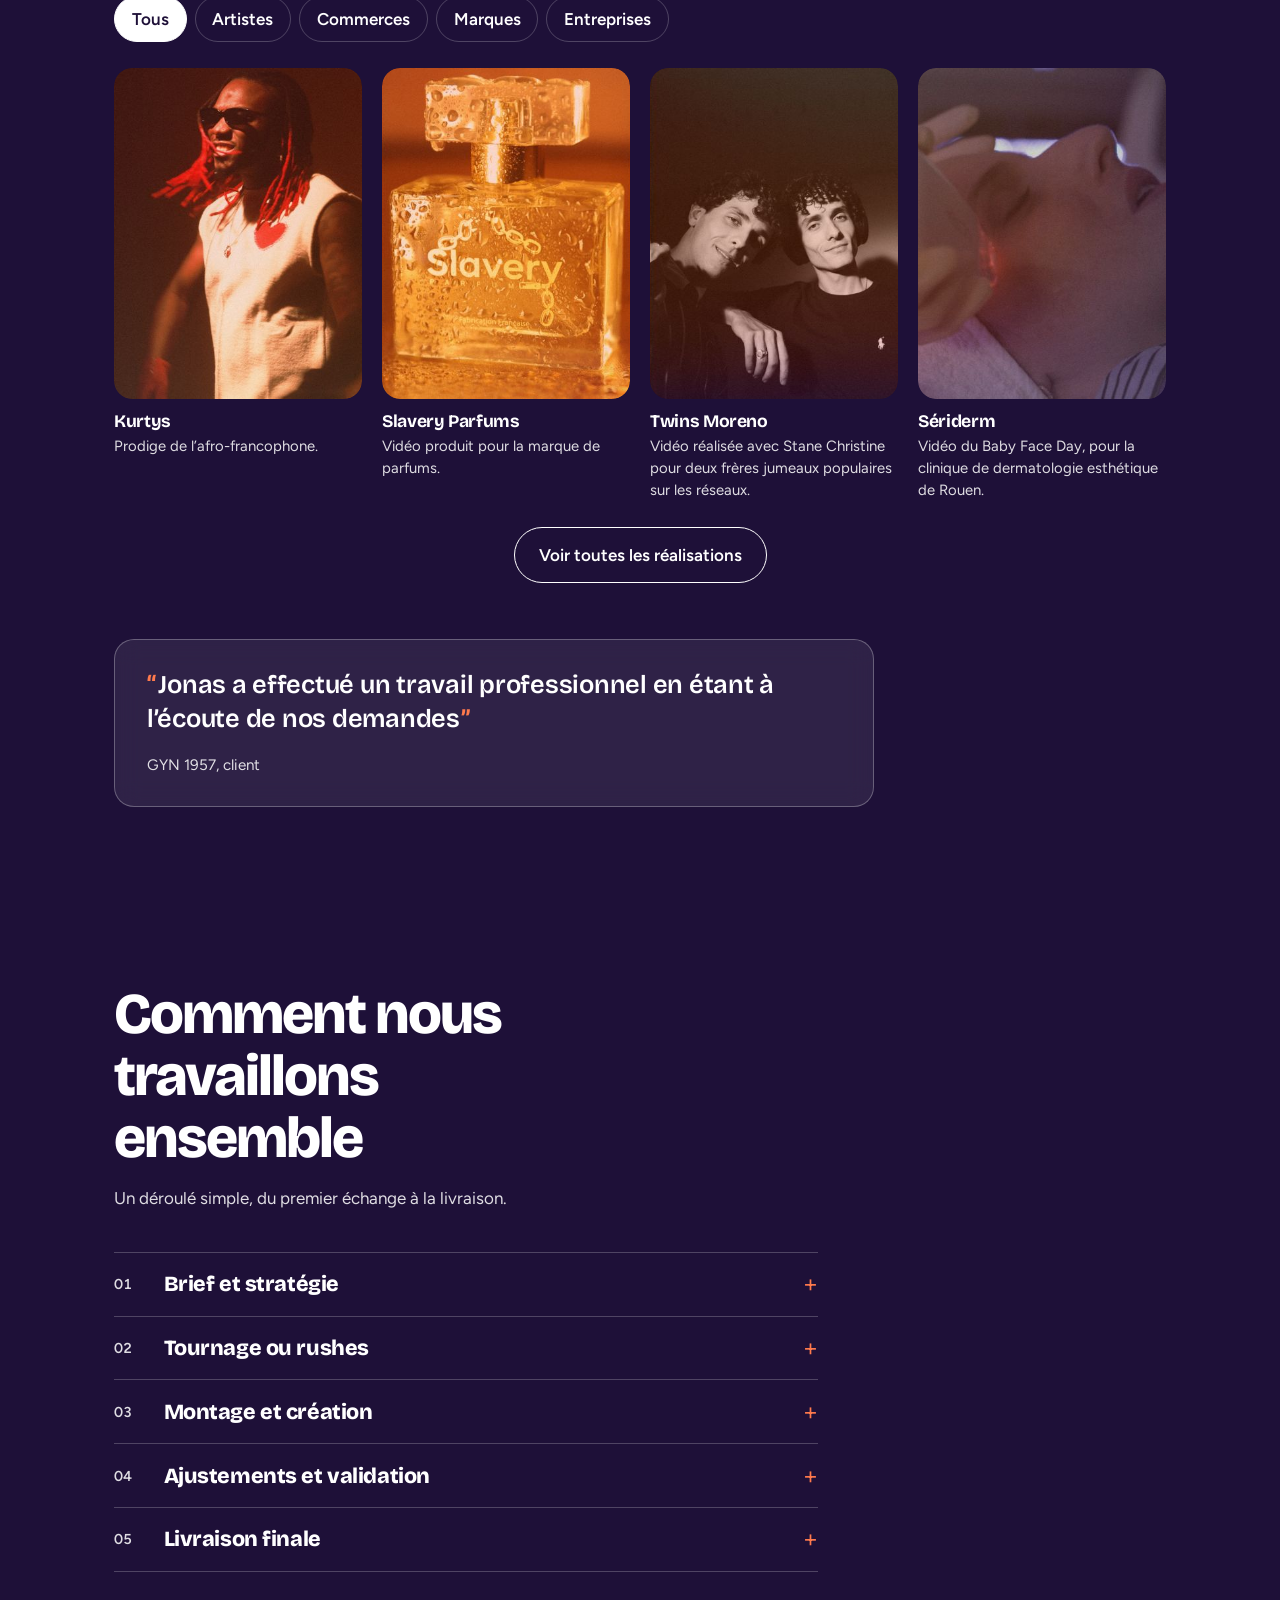
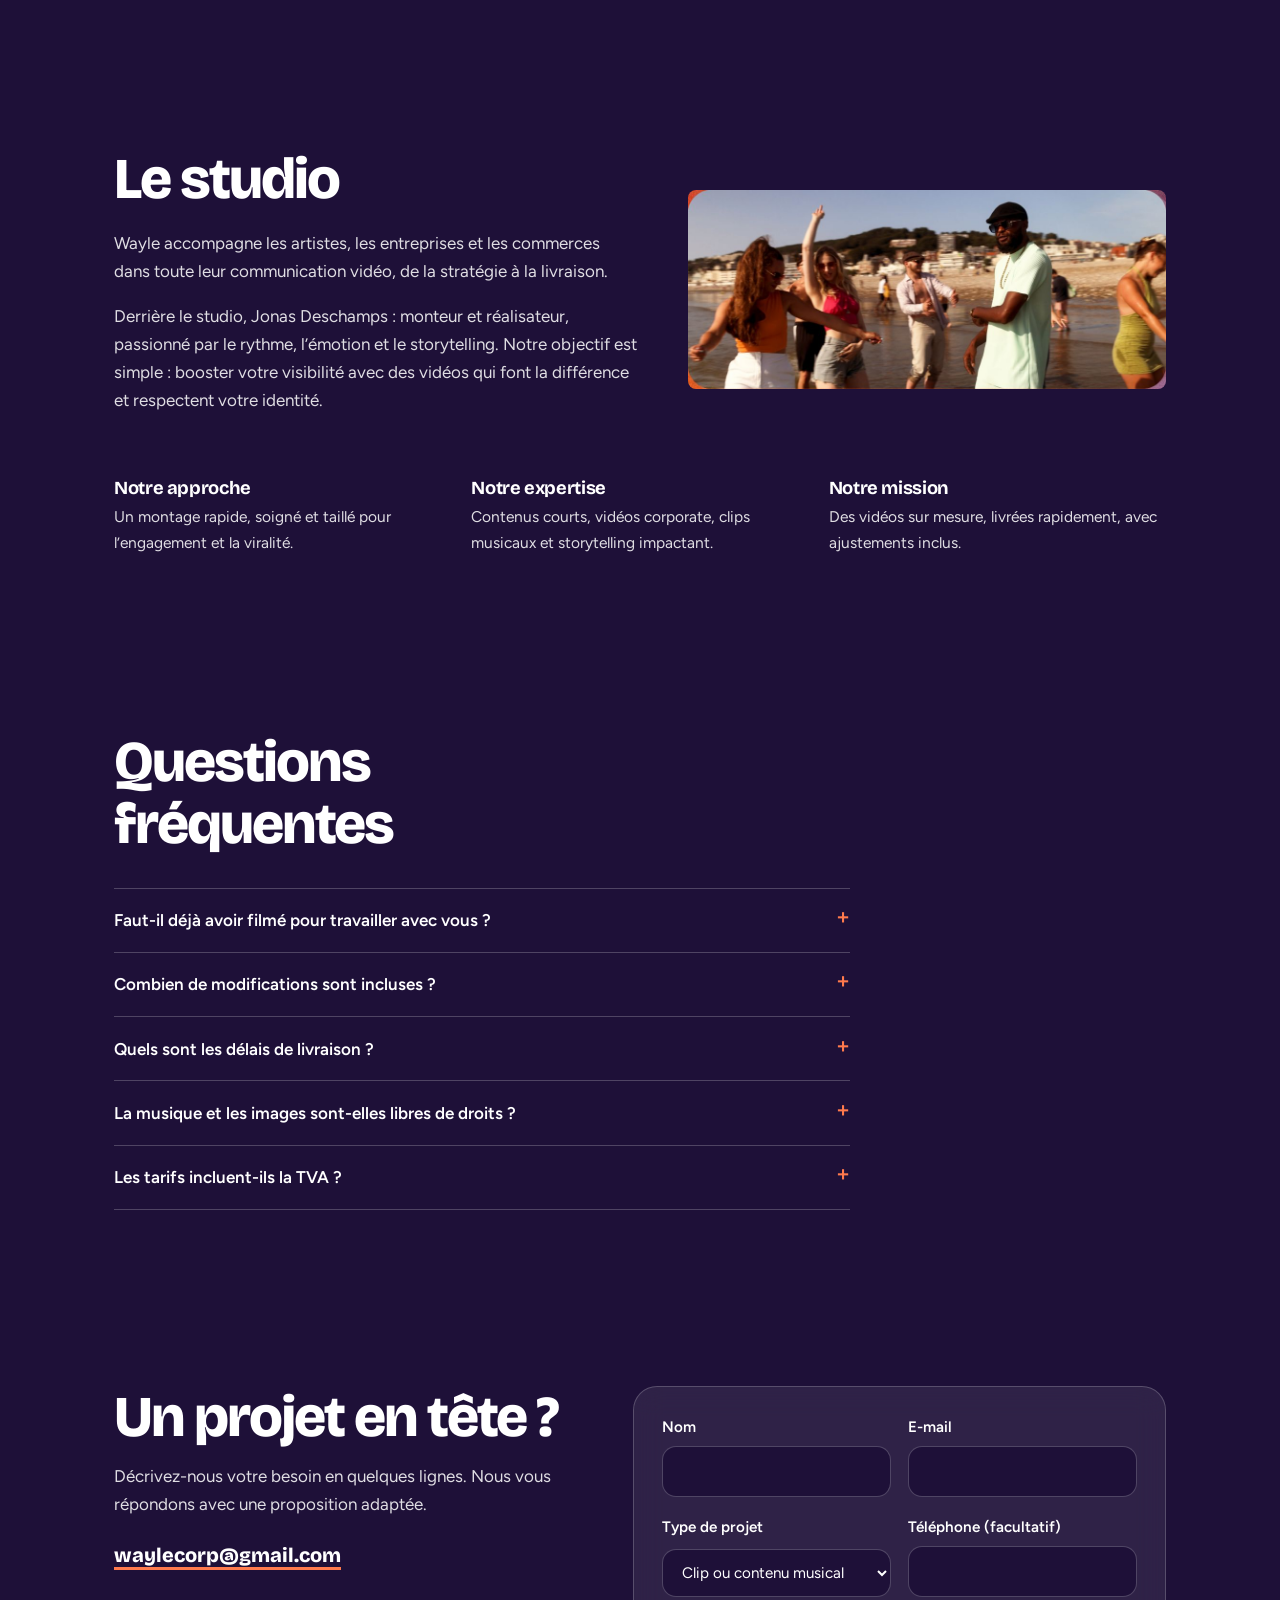
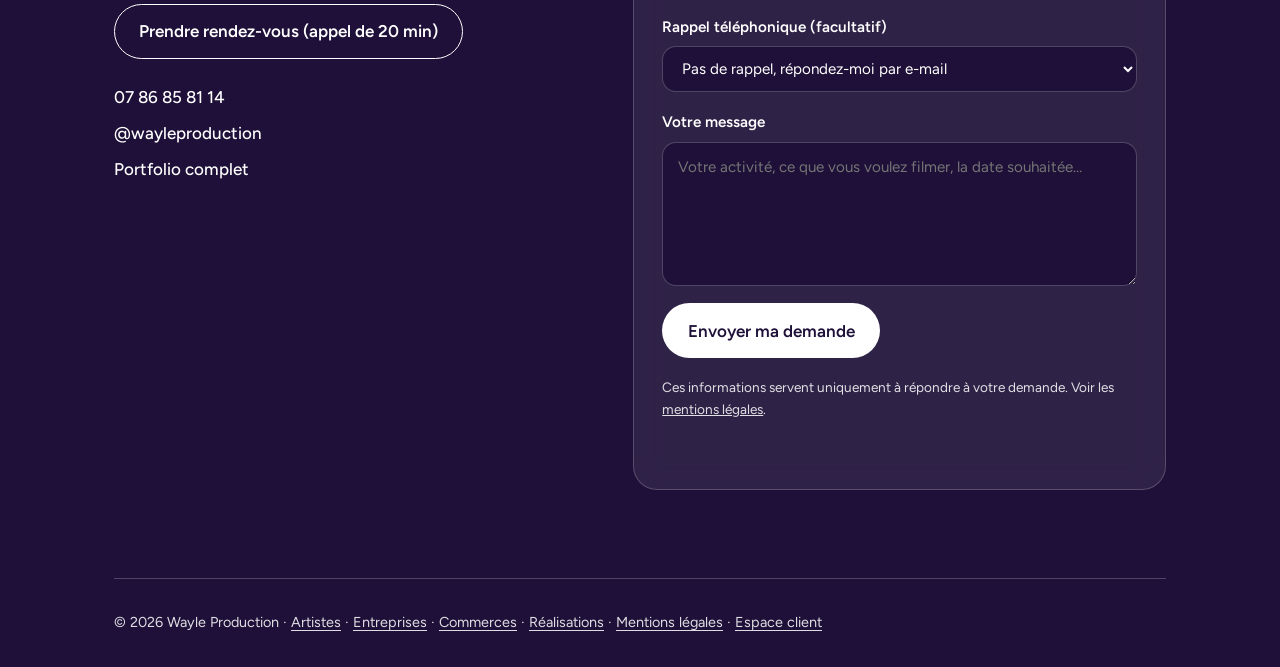
==== commit 38b186d2: "Menus en-tête/pied de page modifiables, page Réalisations, Blog, redirection /gestion - config.menus" ====
--- a/index.html
+++ b/index.html
@@ -350,6 +350,7 @@
 .refs figure{flex:0 0 calc((100% - 3.75rem)/4);scroll-snap-align:start;min-width:0}
 .refs figure[hidden]{display:none}
 .ref-empty{margin:1rem 0 0;color:var(--mid)}
+.ref-more{margin:1.4rem 0 0;text-align:center}.ref-more .rdv{margin-top:0}
 @media (max-width:900px){.refs figure{flex-basis:calc((100% - 1.25rem)/2)}}
 @media (max-width:520px){.refs figure{flex-basis:78%}}
 @media (prefers-reduced-motion:reduce){.refs{scroll-behavior:auto}.rchip,.ref-nav button{transition:none}}
@@ -593,7 +594,7 @@
 <dialog id="pj" aria-labelledby="pj-t"><div class="pj-w"><button class="pj-x" type="button" id="pj-x" aria-label="Fermer">×</button><img id="pj-i" alt=""><div class="pj-vw" id="pj-vw" hidden><video id="pj-v" controls playsinline preload="none"></video><button type="button" id="pj-r" class="pj-r" hidden><svg width="18" height="18" viewBox="0 0 24 24" fill="none" stroke="currentColor" stroke-width="2.4" stroke-linecap="round" stroke-linejoin="round" aria-hidden="true"><path d="M3 12a9 9 0 1 0 3-6.7"/><path d="M3 4v5h5"/></svg>Revoir la vidéo</button></div><div class="pj-b"><h3 id="pj-t"></h3><p id="pj-k"></p><div id="pj-d"></div><div class="pj-a"><a class="btn" href="#contact" id="pj-c">Un projet similaire&nbsp;? Parlons-en</a><a class="btn ghost" href="https://wayleproduction.myportfolio.com/" rel="noopener">Portfolio complet</a></div></div></div><div class="pj-n" role="group" aria-label="Navigation entre les projets"><button class="arrow" type="button" id="pj-pv" aria-label="Projet précédent"><svg width="16" height="16" viewBox="0 0 24 24" fill="none" stroke="currentColor" stroke-width="2.4" stroke-linecap="round" stroke-linejoin="round" aria-hidden="true"><path d="M15 5l-7 7 7 7"/></svg></button><span id="pj-n" aria-live="polite"></span><button class="arrow" type="button" id="pj-nx" aria-label="Projet suivant"><svg width="16" height="16" viewBox="0 0 24 24" fill="none" stroke="currentColor" stroke-width="2.4" stroke-linecap="round" stroke-linejoin="round" aria-hidden="true"><path d="M9 5l7 7-7 7"/></svg></button></div></dialog>
 <div class="wrap">
 <header><a class="logo" href="#top" aria-label="Wayle Production, accueil"><img width="480" height="157" class="on-light" src="[data-uri]" alt="wayle."><img width="480" height="157" class="on-dark" src="[data-uri]" alt="" aria-hidden="true"></a>
-<nav aria-label="Navigation principale"><a href="#savoir-faire">Services</a><a href="artistes.html">Artistes</a><a href="entreprises.html">Entreprises</a><a href="commerces.html">Commerces</a><a href="#offres">Offres</a><a href="#references">Références</a><a href="espace-client.html">Espace client</a><a class="cta" href="#contact">Contact</a></nav></header>
+<nav aria-label="Navigation principale"><a href="#savoir-faire">Services</a><a href="#offres">Offres</a><a href="#references">Références</a><a href="blog">Blog</a><a href="espace-client.html">Espace client</a><a class="cta" href="#contact">Contact</a></nav></header>
 
 <main id="top"><!--HOME-->
 <div class="hero">
@@ -704,6 +705,7 @@
     <figure data-a="artistes" data-c="artistes"><button class="ref-open" type="button" data-p="twins" aria-label="Voir le projet Twins Moreno"><img width="383" height="501" src="[data-uri]" alt="Les Twins Moreno" loading="lazy"></button><h3 data-k="m.references.7">Twins Moreno</h3><p data-k="m.references.8">Vidéo réalisée avec Stane Christine pour deux frères jumeaux populaires sur les réseaux.</p></figure>
     <figure data-a="entreprises" data-c="entreprises"><button class="ref-open" type="button" data-p="seriderm" aria-label="Voir le projet Sériderm"><img width="382" height="501" src="[data-uri]" alt="Soin Baby Face chez Sériderm" loading="lazy"></button><h3 data-k="m.references.9">Sériderm</h3><p data-k="m.references.10">Vidéo du Baby Face Day, pour la clinique de dermatologie esthétique de Rouen.</p></figure>
   </div>
+  <p class="ref-more"><a class="rdv" href="/realisations">Voir toutes les réalisations</a></p>
   <p class="ref-empty" id="ref-empty" hidden>De nouveaux projets arrivent bientôt dans cette catégorie.</p>
   <figure class="quote"><blockquote style="margin:0"><p data-k="m.references.11">Jonas a effectué un travail professionnel en étant à l’écoute de nos demandes</p></blockquote><figcaption data-k="m.references.12">GYN 1957, client</figcaption></figure>
 </div></section>
@@ -780,7 +782,7 @@
 </div></section>
 <!--/HOME--></main>
 
-<footer>© 2026 <span translate="no">Wayle Production</span> · <a href="espace-client.html">Espace client</a> · <a href="mentions-legales.html">Mentions légales</a></footer>
+<footer>© 2026 <span translate="no">Wayle Production</span><span data-menu="footer"> · <a href="artistes.html">Artistes</a> · <a href="entreprises.html">Entreprises</a> · <a href="commerces.html">Commerces</a> · <a href="realisations">Réalisations</a> · <a href="mentions-legales.html">Mentions légales</a> · <a href="espace-client.html">Espace client</a></span></footer>
 </div>
 <script>
 (function(){
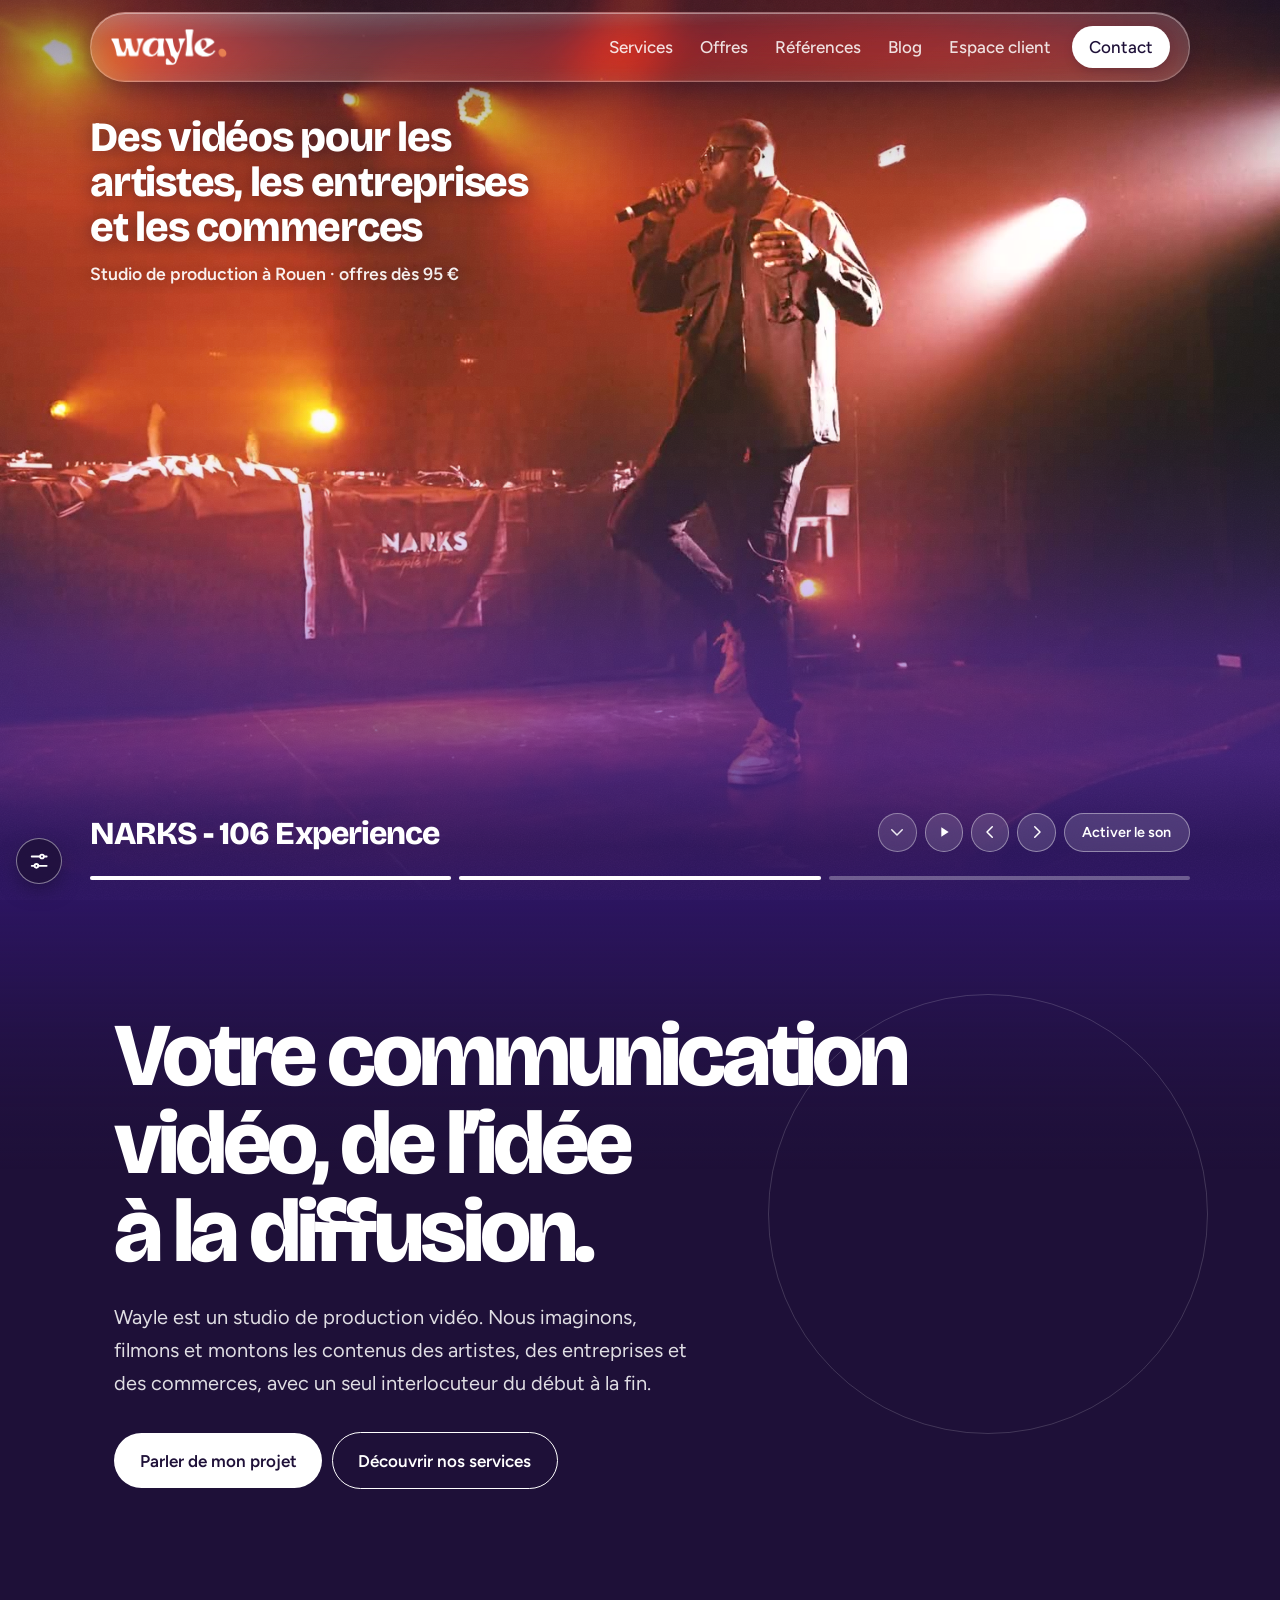
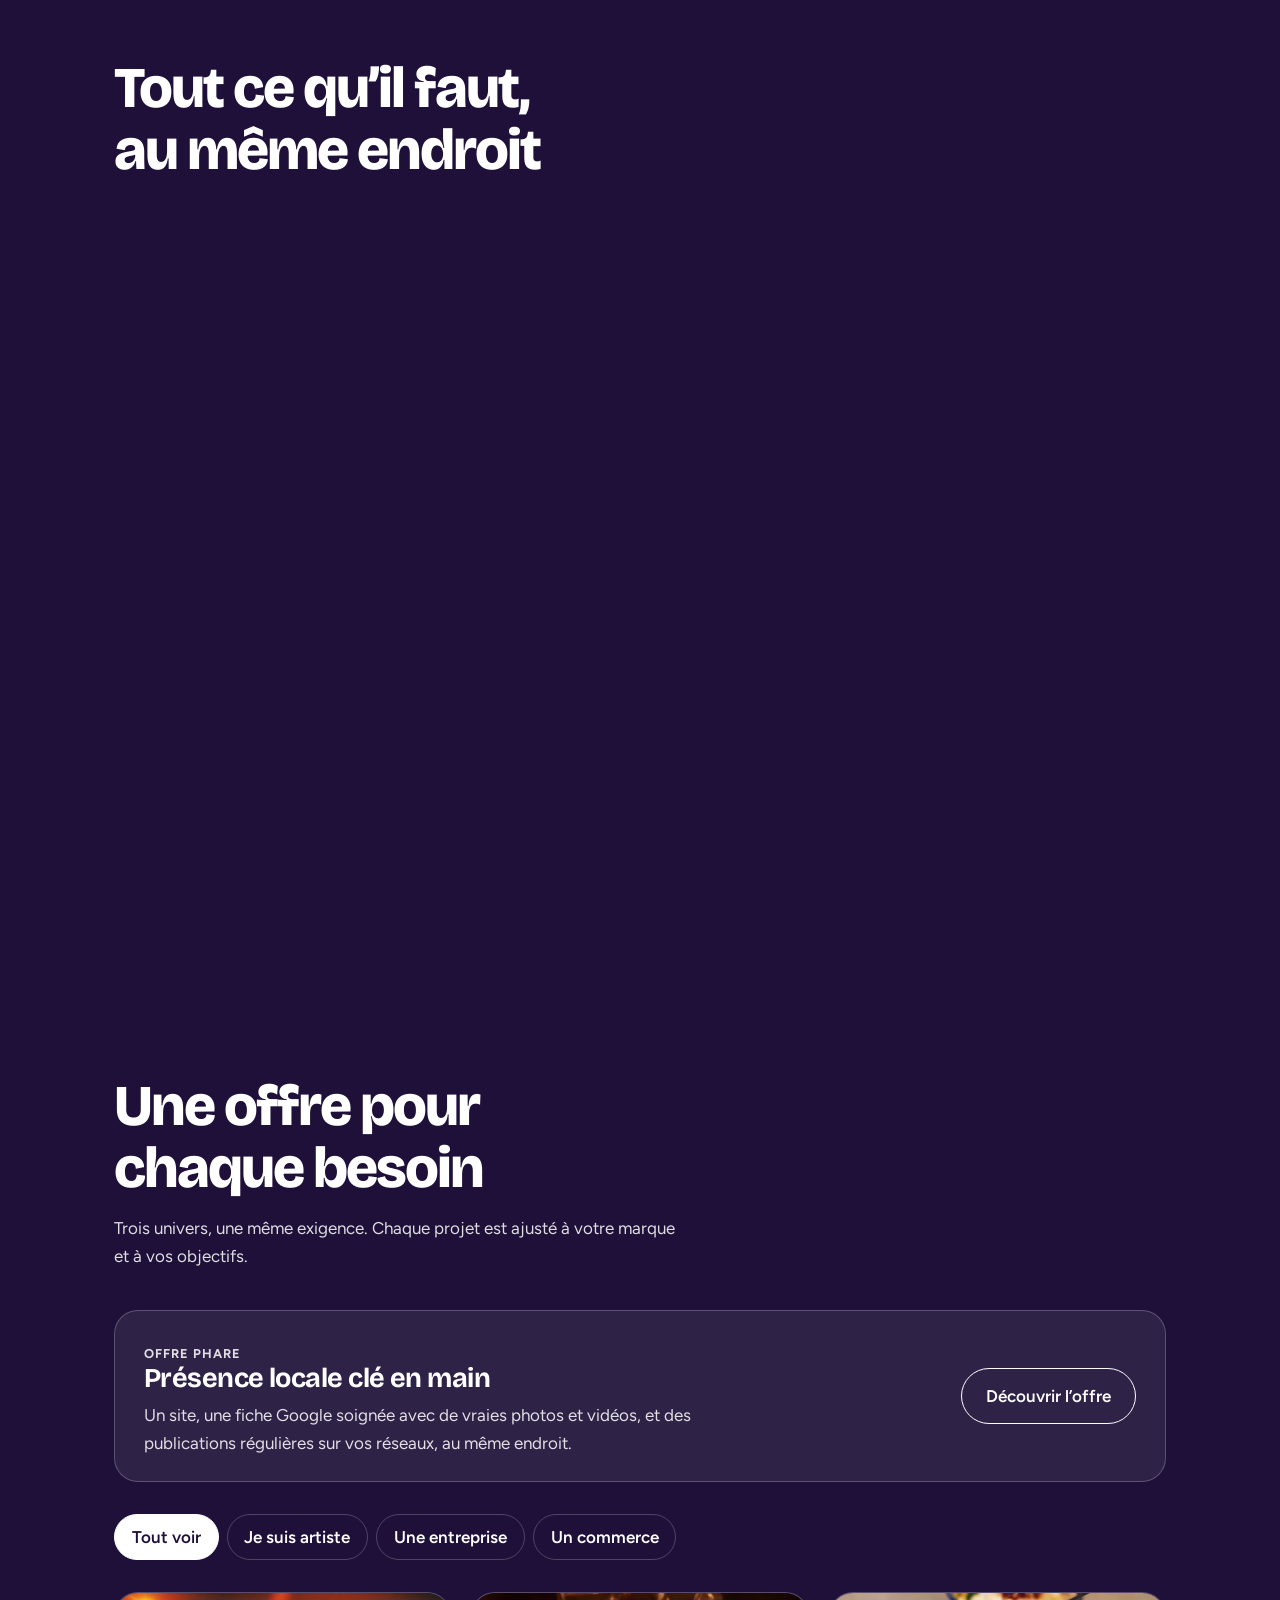
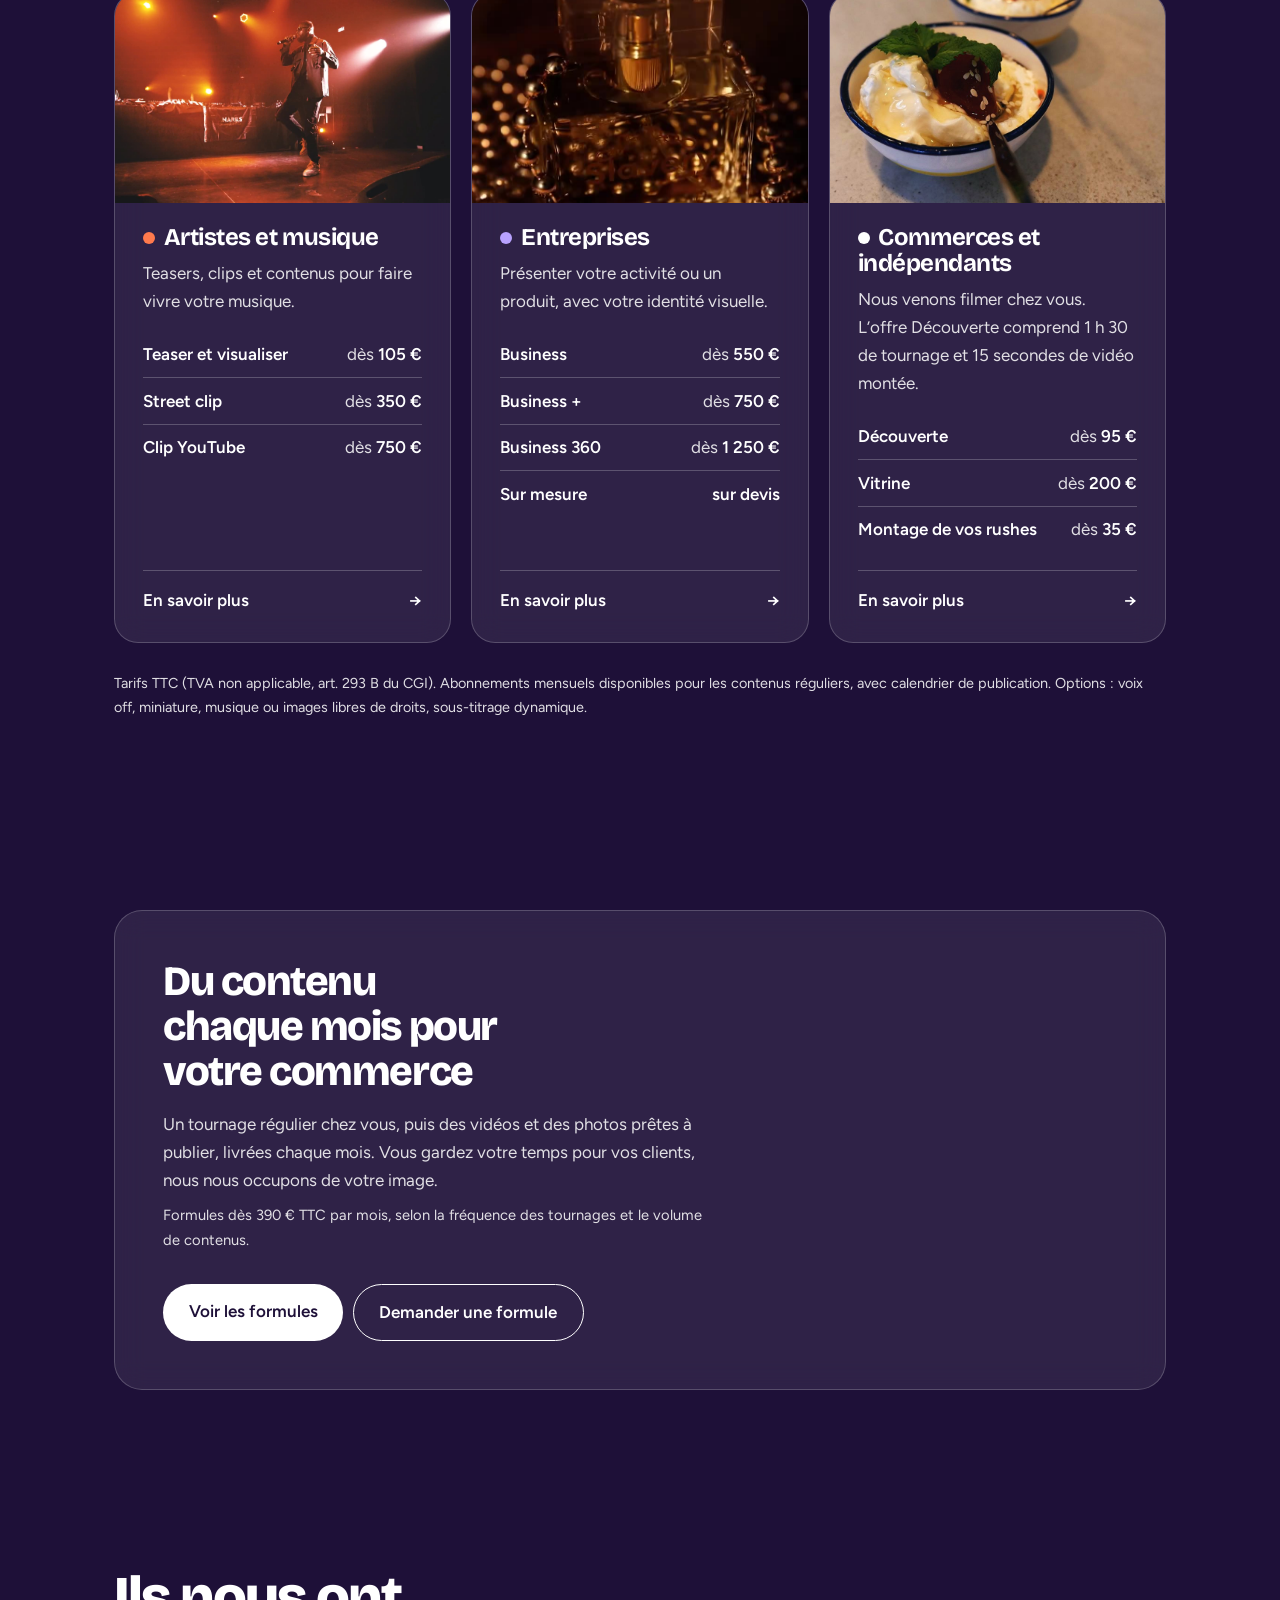
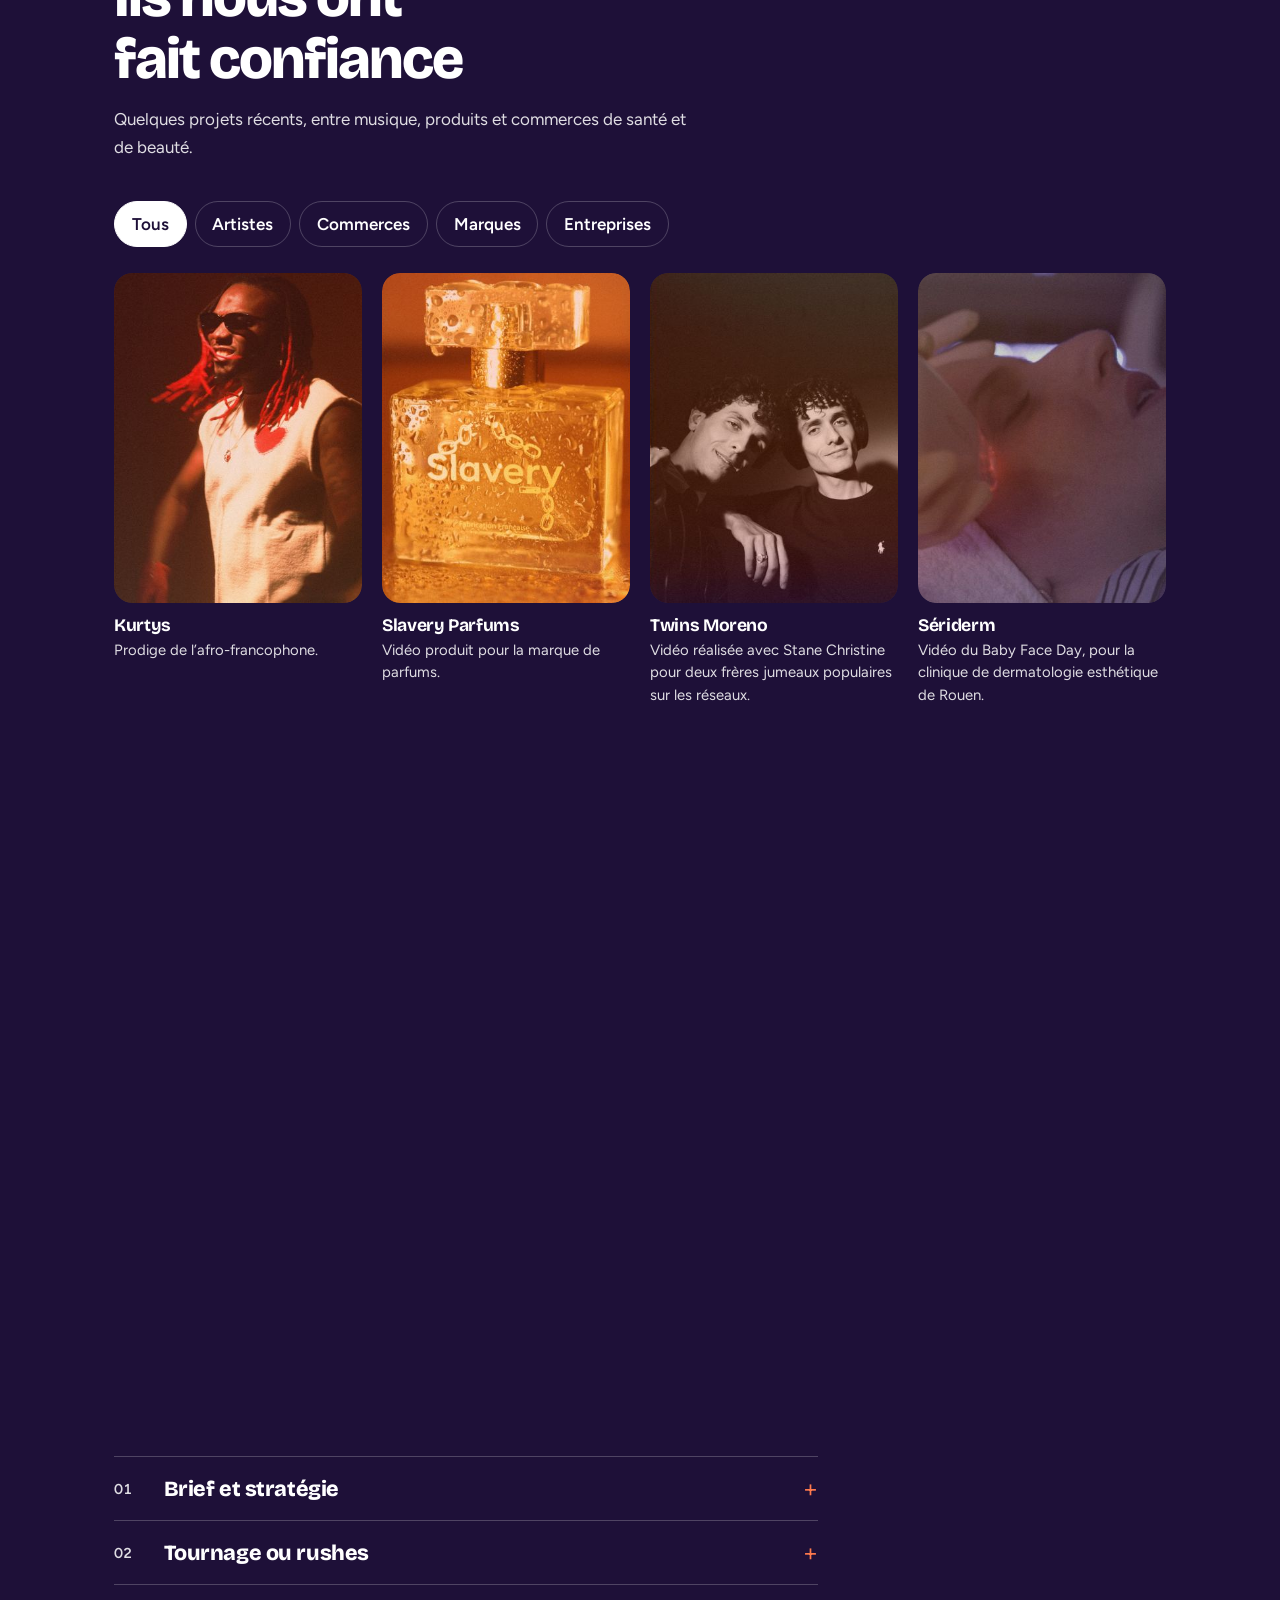
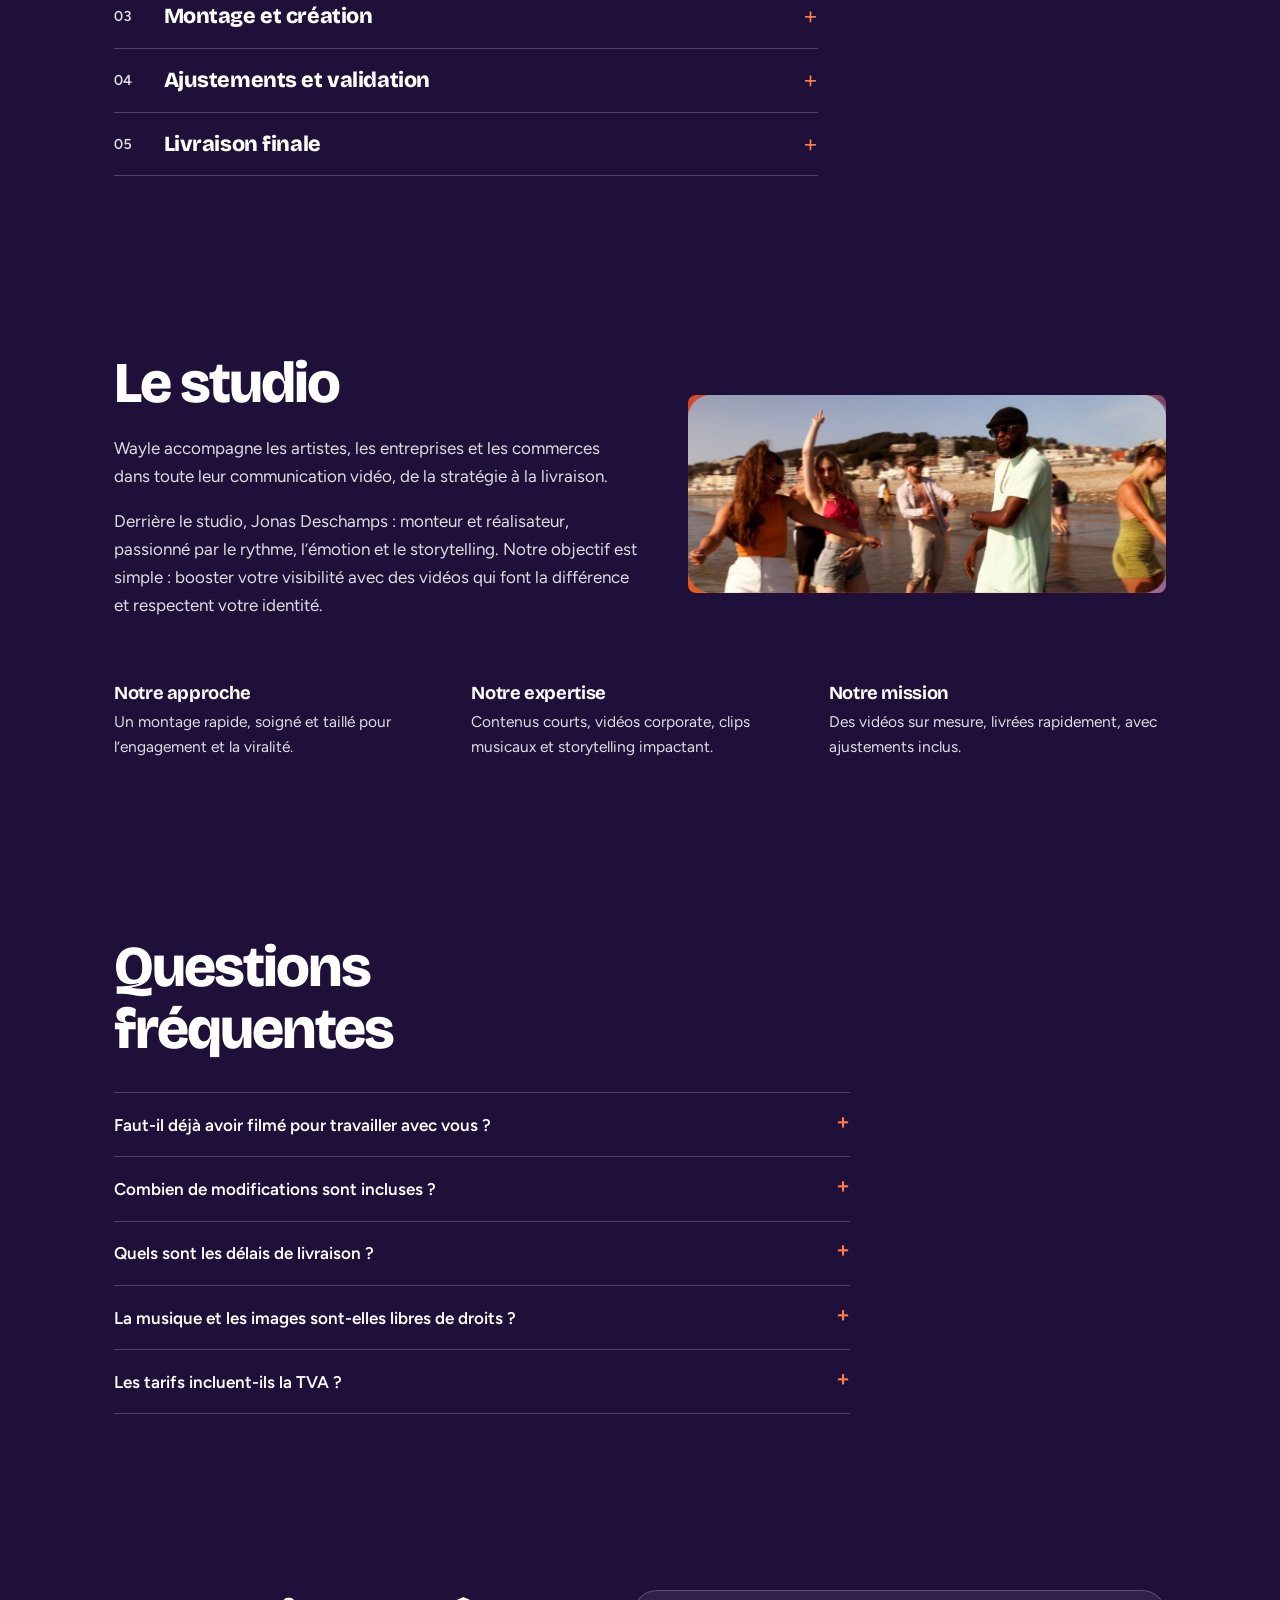
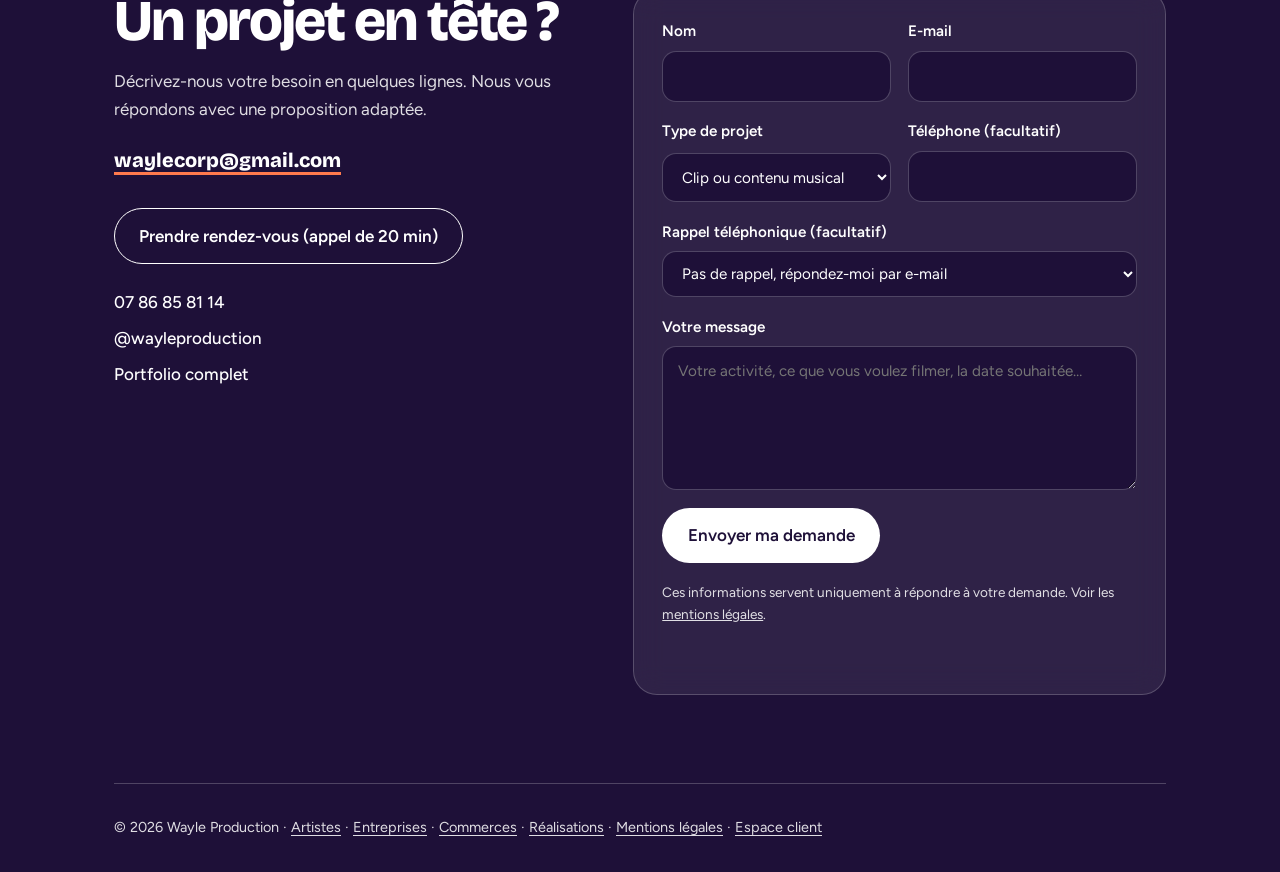
==== commit 4b377151: "Offre phare : page /offre, bloc en tête des offres de l'accueil, bouton Offres du menu - /offre : qu" ====
--- a/index.html
+++ b/index.html
@@ -244,6 +244,7 @@
 /* v2 : accessibilité, filtres, projets, formulaire */
 .skip{position:absolute;left:1rem;top:-4rem;z-index:100;background:var(--btn);color:var(--btn-ink);padding:.6rem 1rem;border-radius:var(--radius-pill);font-weight:600;text-decoration:none}
 .skip:focus{top:1rem}
+.feat{display:flex;flex-wrap:wrap;align-items:center;justify-content:space-between;gap:1.2rem 2rem;margin:0 0 2rem;padding:1.5rem 1.8rem;border:1px solid var(--line);border-radius:var(--radius-card,20px);background:var(--surface)}.feat-k{margin:0 0 .3rem;font-size:.8rem;font-weight:700;letter-spacing:.08em;text-transform:uppercase;color:var(--muted)}.feat h3{font-size:clamp(1.3rem,3vw,1.7rem);margin:0}.feat p{margin:.5rem 0 0;max-width:38rem;color:var(--mid)}.feat .rdv{margin-top:0;white-space:nowrap}
 .chips{display:flex;flex-wrap:wrap;gap:.5rem;margin:0 0 2rem}
 .chip{font:inherit;font-weight:600;color:var(--ink);background:transparent;border:1.5px solid var(--line);border-radius:var(--radius-pill);padding:.5rem 1.05rem;cursor:pointer;transition:background calc(.2s*var(--dur-k,1))}
 .chip:hover{background:rgba(255,255,255,.1)}
@@ -301,7 +302,7 @@
 #pj-n{bottom:-2.9rem}
 }
 .more{display:inline-flex;align-items:center;gap:.4rem;margin-top:1.25rem;font-weight:600;color:var(--ink);text-decoration:none;border-bottom:1.5px solid currentColor;padding-bottom:.1rem}.more::after{content:"→";transition:transform calc(.2s*var(--dur-k,1))}.more:hover::after{transform:translateX(3px)}
-@media (max-width:1060px) and (min-width:901px){nav a:not(.cta){padding:.4rem .55rem}nav a[href$="#offres"],nav a[href$="espace-client.html"]{display:none}}
+@media (max-width:1060px) and (min-width:901px){nav a:not(.cta){padding:.4rem .55rem}nav a[href$="#offres"],nav a[href="/offre"],nav a[href$="espace-client.html"]{display:none}}
 
 .sf{display:grid;grid-template-columns:minmax(0,1fr) minmax(0,1.05fr);gap:clamp(1.5rem,4vw,4rem);align-items:center;margin-top:2.5rem}
 .sf .skills>div{grid-template-columns:1fr;gap:.5rem}
@@ -594,7 +595,7 @@
 <dialog id="pj" aria-labelledby="pj-t"><div class="pj-w"><button class="pj-x" type="button" id="pj-x" aria-label="Fermer">×</button><img id="pj-i" alt=""><div class="pj-vw" id="pj-vw" hidden><video id="pj-v" controls playsinline preload="none"></video><button type="button" id="pj-r" class="pj-r" hidden><svg width="18" height="18" viewBox="0 0 24 24" fill="none" stroke="currentColor" stroke-width="2.4" stroke-linecap="round" stroke-linejoin="round" aria-hidden="true"><path d="M3 12a9 9 0 1 0 3-6.7"/><path d="M3 4v5h5"/></svg>Revoir la vidéo</button></div><div class="pj-b"><h3 id="pj-t"></h3><p id="pj-k"></p><div id="pj-d"></div><div class="pj-a"><a class="btn" href="#contact" id="pj-c">Un projet similaire&nbsp;? Parlons-en</a><a class="btn ghost" href="https://wayleproduction.myportfolio.com/" rel="noopener">Portfolio complet</a></div></div></div><div class="pj-n" role="group" aria-label="Navigation entre les projets"><button class="arrow" type="button" id="pj-pv" aria-label="Projet précédent"><svg width="16" height="16" viewBox="0 0 24 24" fill="none" stroke="currentColor" stroke-width="2.4" stroke-linecap="round" stroke-linejoin="round" aria-hidden="true"><path d="M15 5l-7 7 7 7"/></svg></button><span id="pj-n" aria-live="polite"></span><button class="arrow" type="button" id="pj-nx" aria-label="Projet suivant"><svg width="16" height="16" viewBox="0 0 24 24" fill="none" stroke="currentColor" stroke-width="2.4" stroke-linecap="round" stroke-linejoin="round" aria-hidden="true"><path d="M9 5l7 7-7 7"/></svg></button></div></dialog>
 <div class="wrap">
 <header><a class="logo" href="#top" aria-label="Wayle Production, accueil"><img width="480" height="157" class="on-light" src="[data-uri]" alt="wayle."><img width="480" height="157" class="on-dark" src="[data-uri]" alt="" aria-hidden="true"></a>
-<nav aria-label="Navigation principale"><a href="#savoir-faire">Services</a><a href="#offres">Offres</a><a href="#references">Références</a><a href="blog">Blog</a><a href="espace-client.html">Espace client</a><a class="cta" href="#contact">Contact</a></nav></header>
+<nav aria-label="Navigation principale"><a href="#savoir-faire">Services</a><a href="/offre">Offres</a><a href="#references">Références</a><a href="blog">Blog</a><a href="espace-client.html">Espace client</a><a class="cta" href="#contact">Contact</a></nav></header>
 
 <main id="top"><!--HOME-->
 <div class="hero">
@@ -630,6 +631,7 @@
 <section id="offres"><div>
   <h2 data-k="m.offres.1">Une offre pour chaque besoin</h2>
   <p class="lead" data-k="m.offres.2">Trois univers, une même exigence. Chaque projet est ajusté à votre marque et à vos objectifs.</p>
+  <div class="feat"><div><p class="feat-k">Offre phare</p><h3>Présence locale clé en main</h3><p>Un site, une fiche Google soignée avec de vraies photos et vidéos, et des publications régulières sur vos réseaux, au même endroit.</p></div><a class="rdv" href="/offre">Découvrir l’offre</a></div>
   <div class="chips" role="group" aria-label="Voir les offres et références qui vous concernent">
     <button class="chip" type="button" data-f="all" aria-pressed="true">Tout voir</button>
     <button class="chip" type="button" data-f="artistes" aria-pressed="false">Je suis artiste</button>
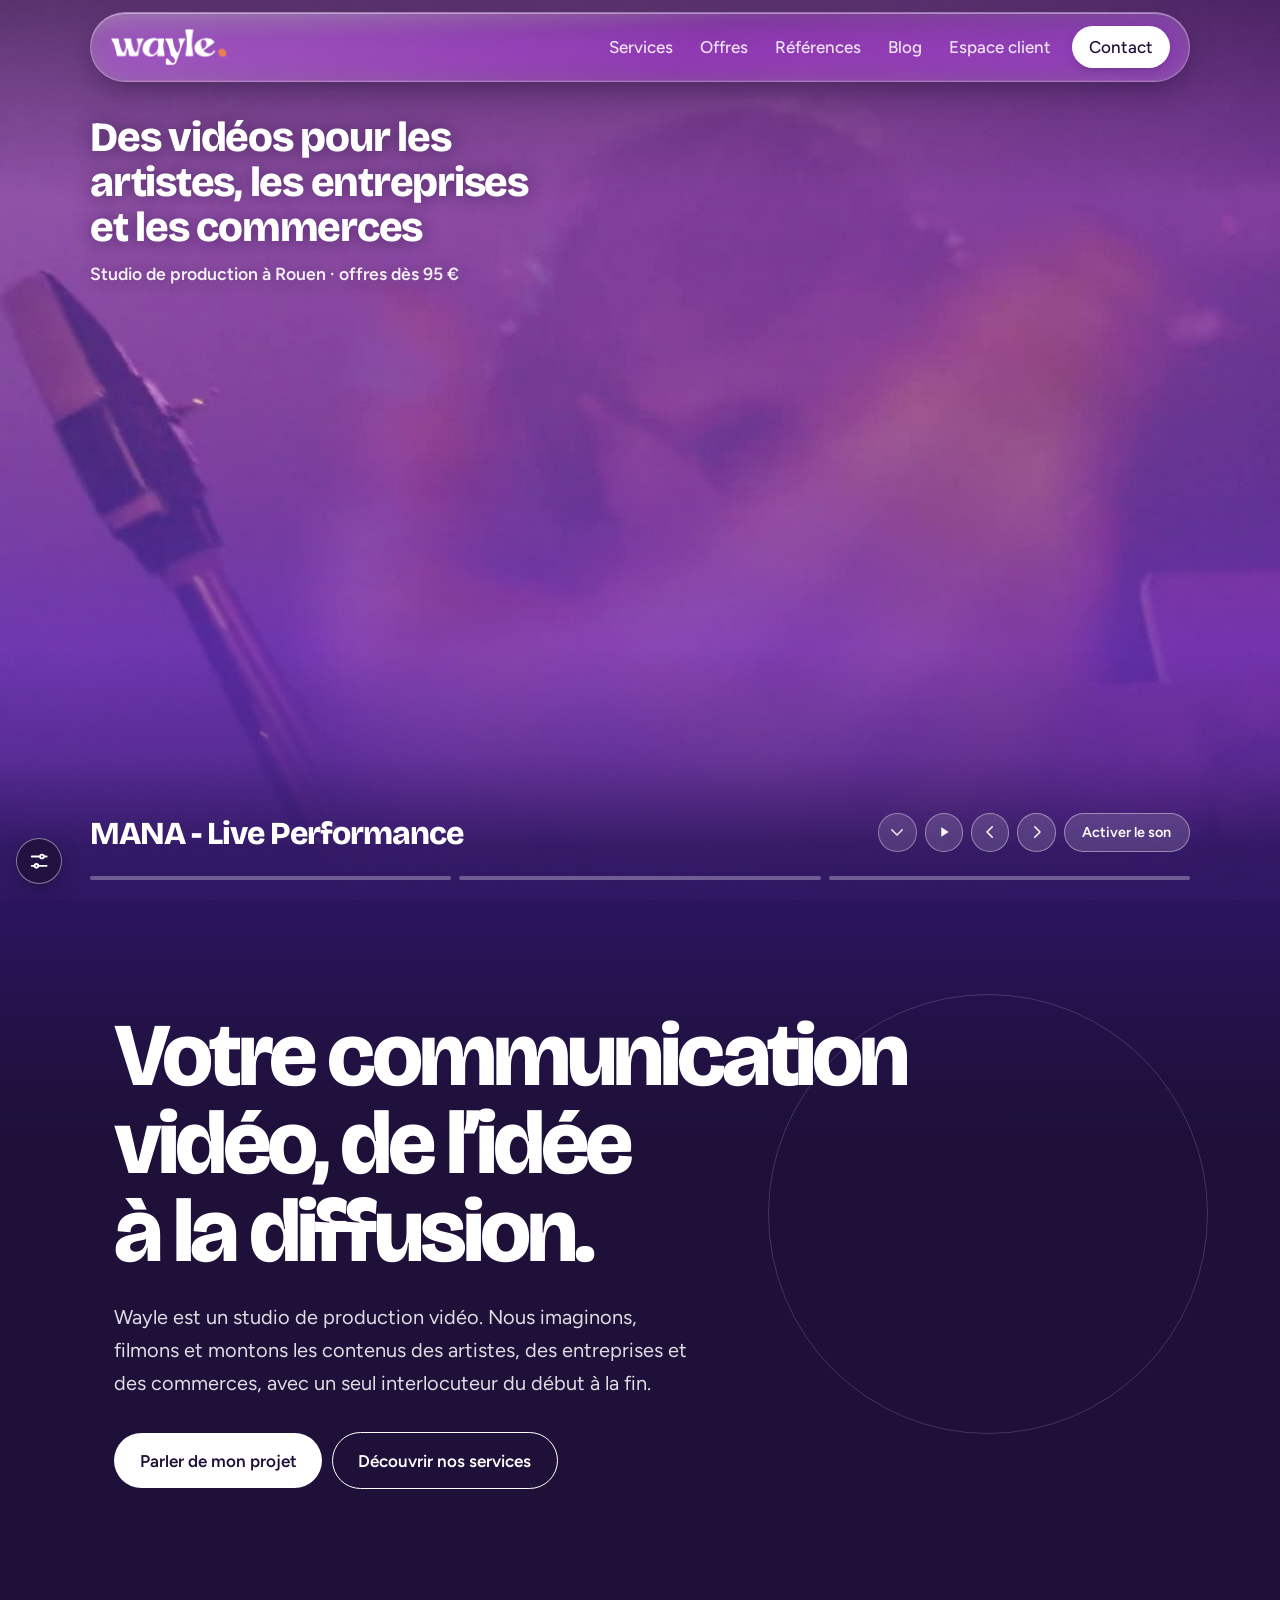
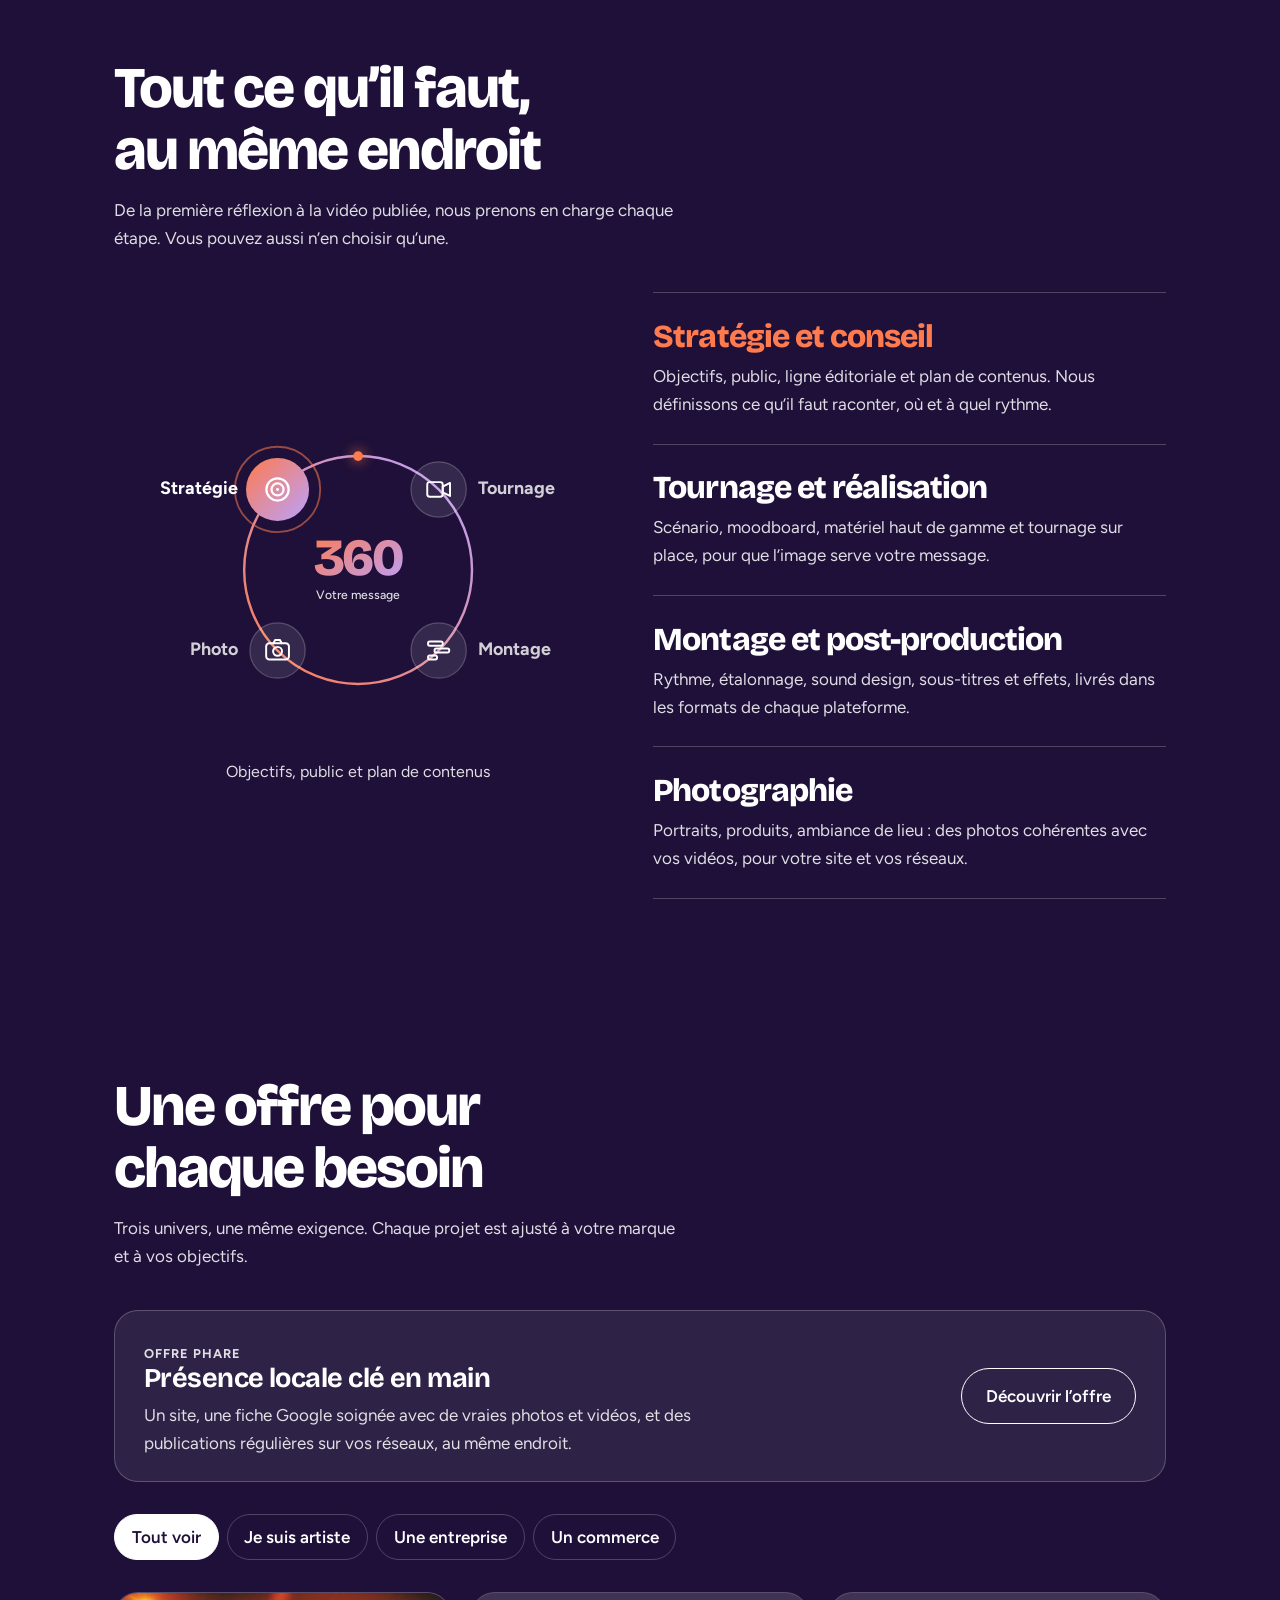
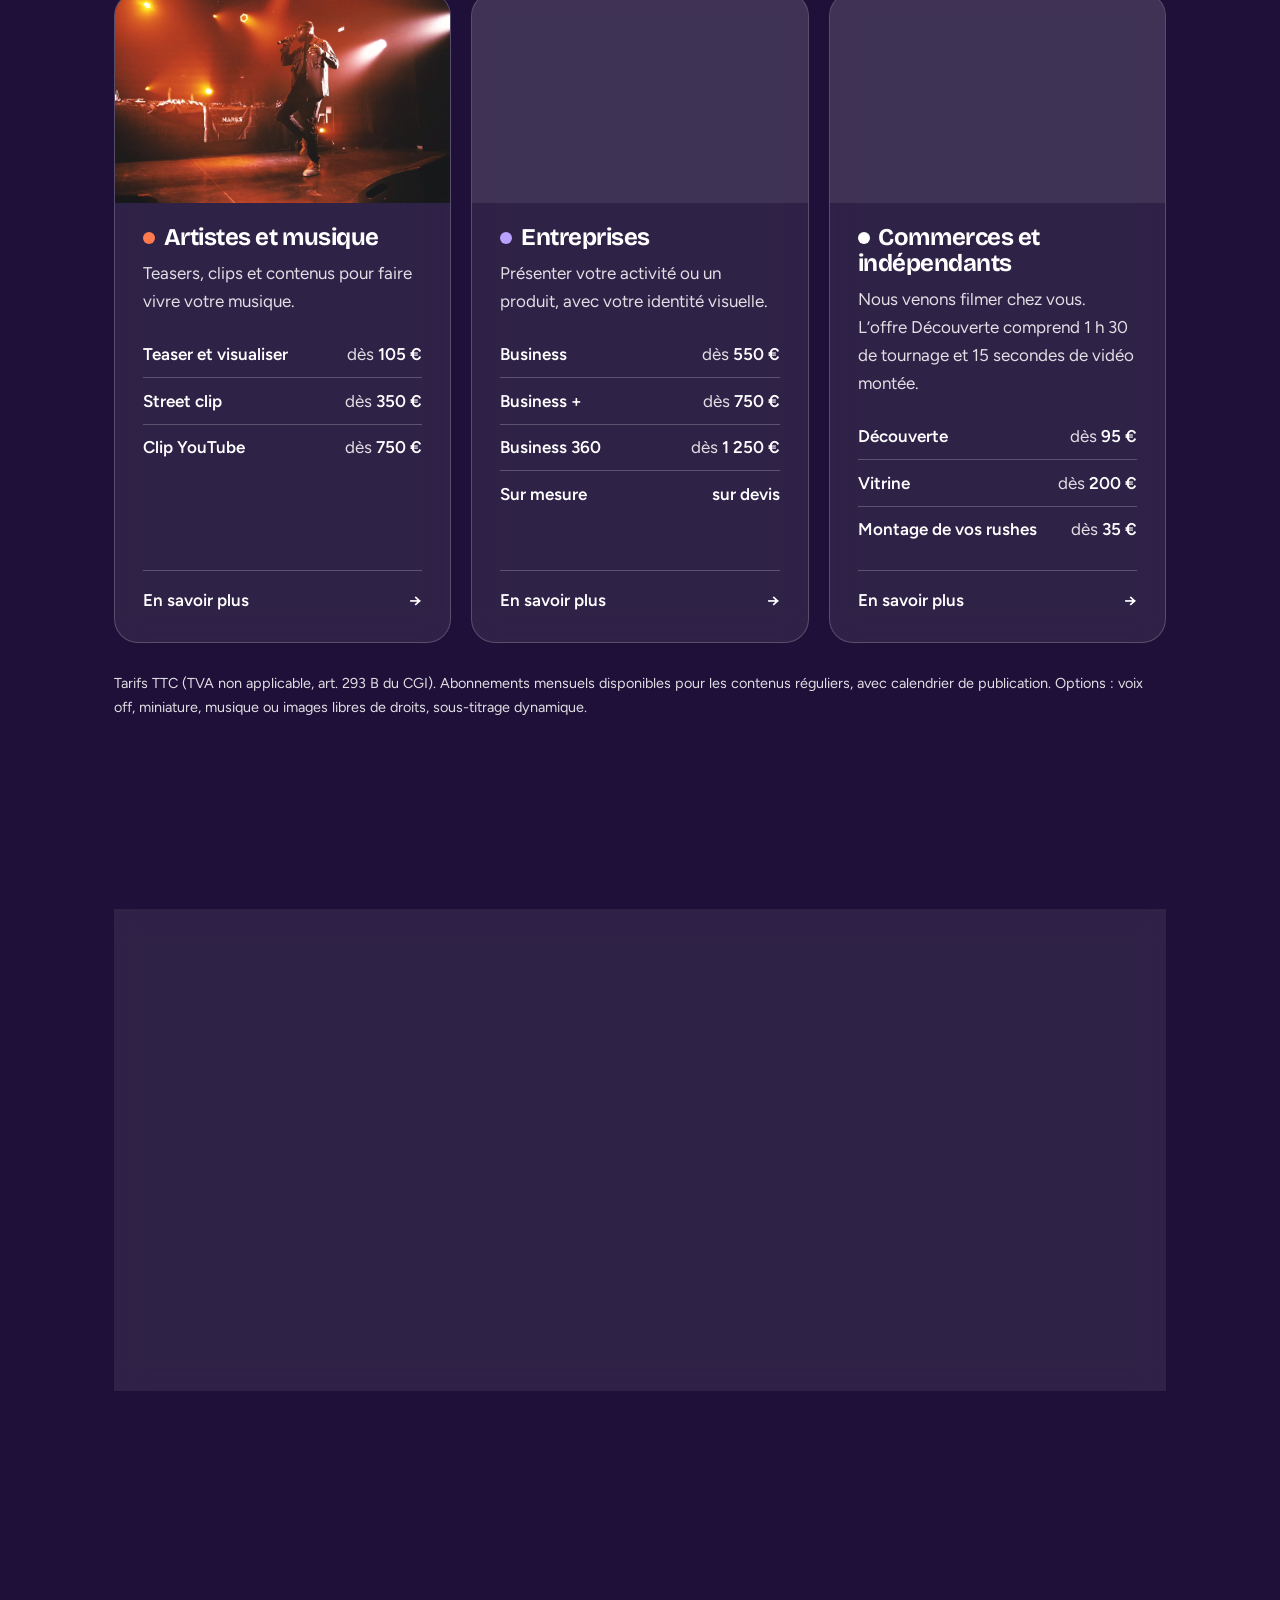
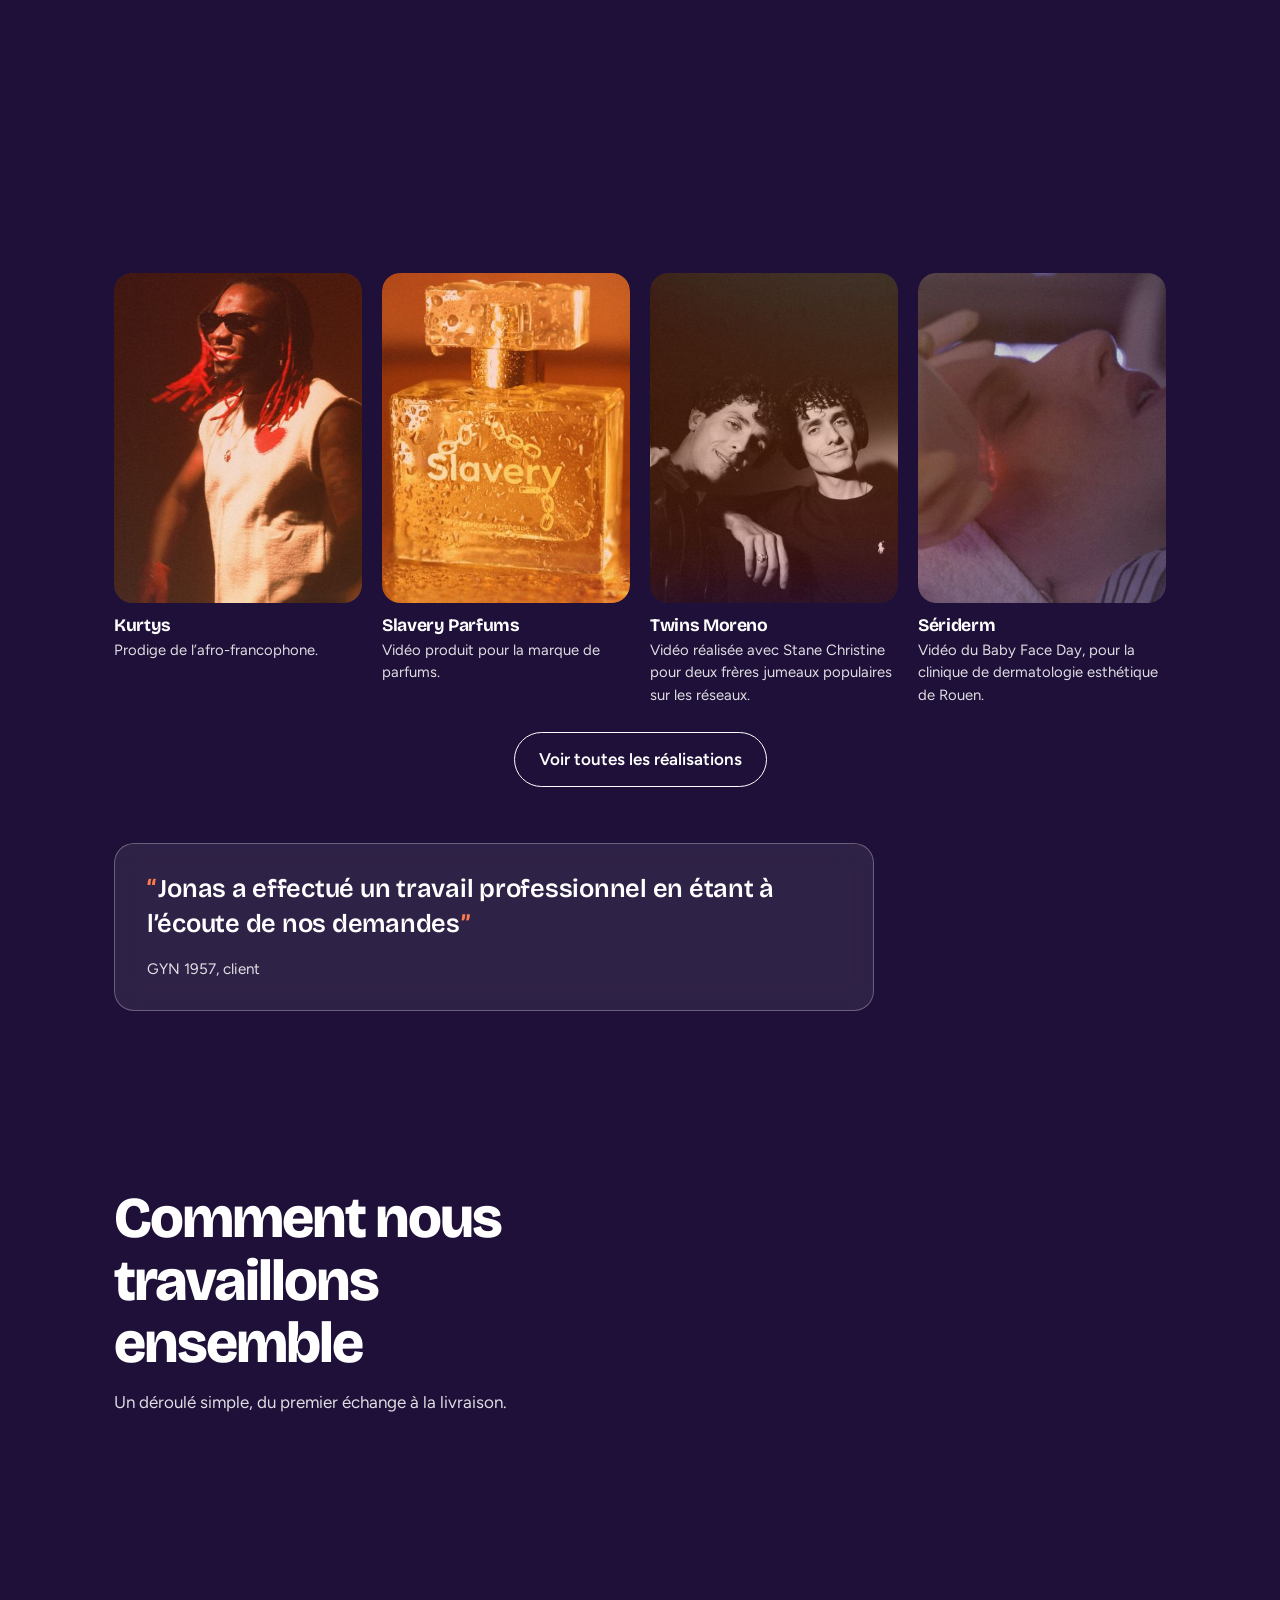
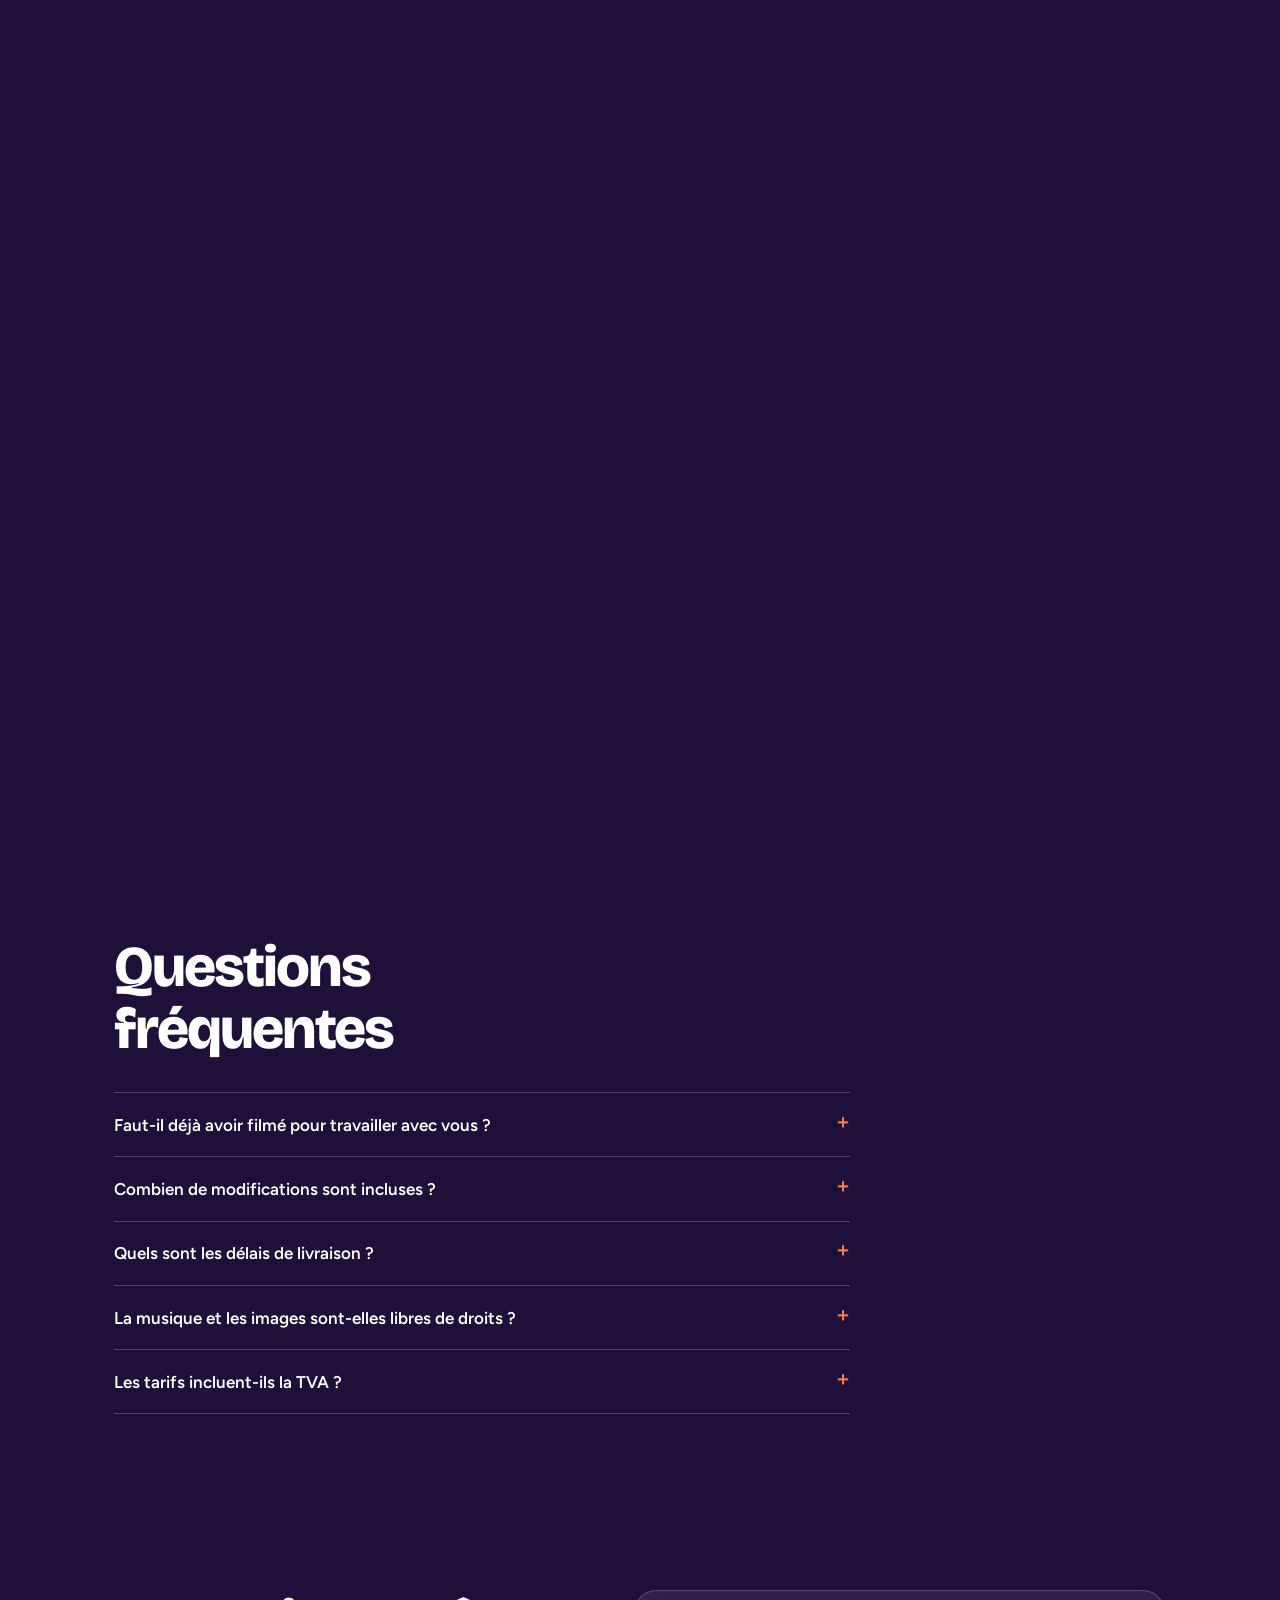
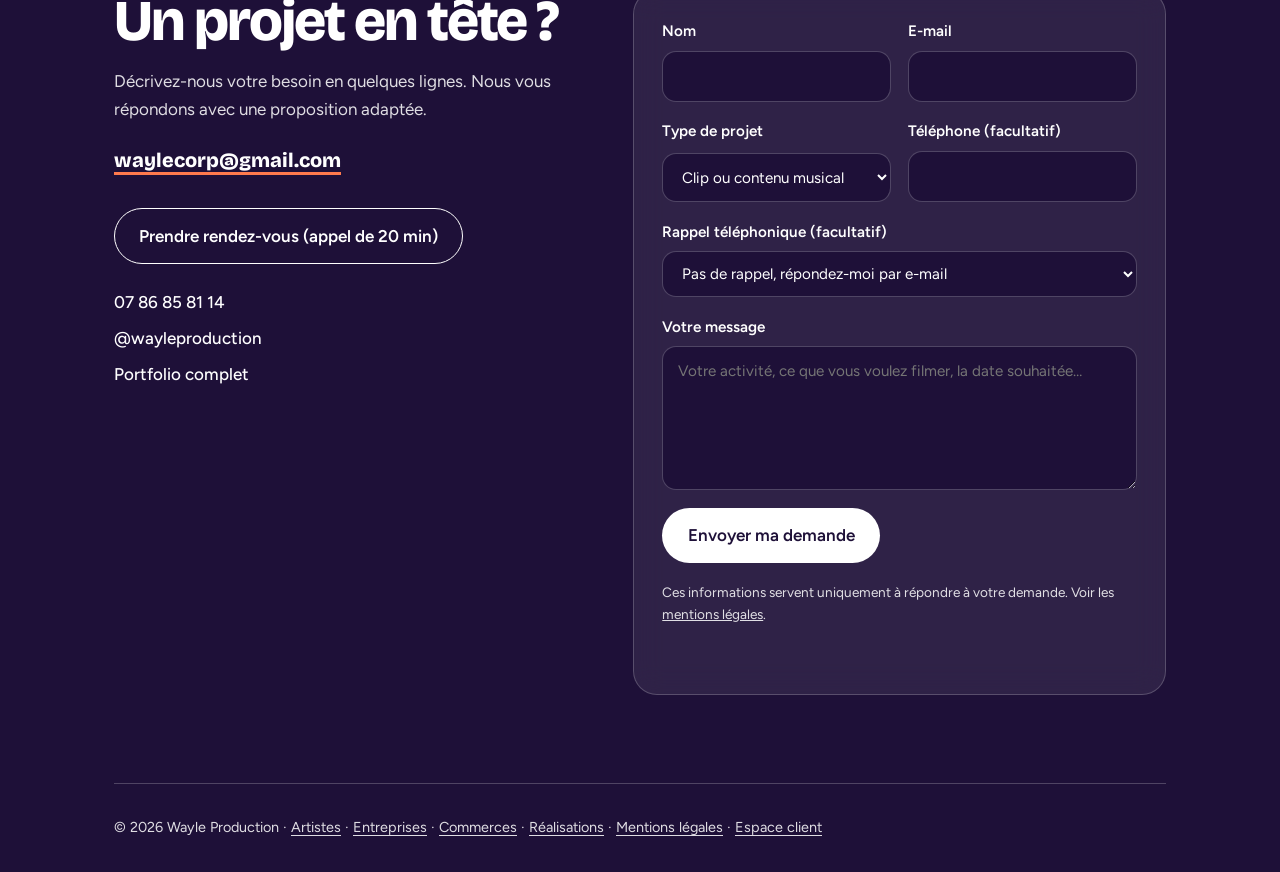
==== commit 052f8a82: "Fiche d'une référence : fond blanc, texte noir, bouton orange, vidéo sans bandes noires - fenêtre de" ====
--- a/index.html
+++ b/index.html
@@ -381,6 +381,16 @@
 a,button,summary,label,select,input[type=range]{touch-action:manipulation}
 html{-webkit-tap-highlight-color:rgba(255,255,255,.14)}
 dialog{overscroll-behavior:contain}
+/* Fiche d'une référence : fond blanc, texte noir, bouton d'appel orange, vidéo qui remplit son cadre (sans bandes noires) */
+.pj-w{background:#fff;color:#17121f;border-color:rgba(23,18,31,.12)}
+.pj-b h3{color:#17121f}
+.pj-b>p,#pj-d p{color:#4a4358}
+.pj-a .btn.ghost{color:#17121f;border:1.5px solid rgba(23,18,31,.4);background:transparent}
+.pj-a .btn.ghost:hover{border-color:#17121f}
+.pj-a .btn:not(.ghost){background:#CF3F17;color:#fff}.pj-a .btn:not(.ghost):hover{background:#b5370f}
+.pj-vw{align-items:stretch}
+#pj-v{align-self:stretch;min-height:100%;object-fit:cover}
+@media (max-width:620px){#pj-v{min-height:0;object-fit:cover}}
 h1,h2{text-wrap:balance}
 :where(img){height:auto}
 .fld{display:grid;gap:.4rem}
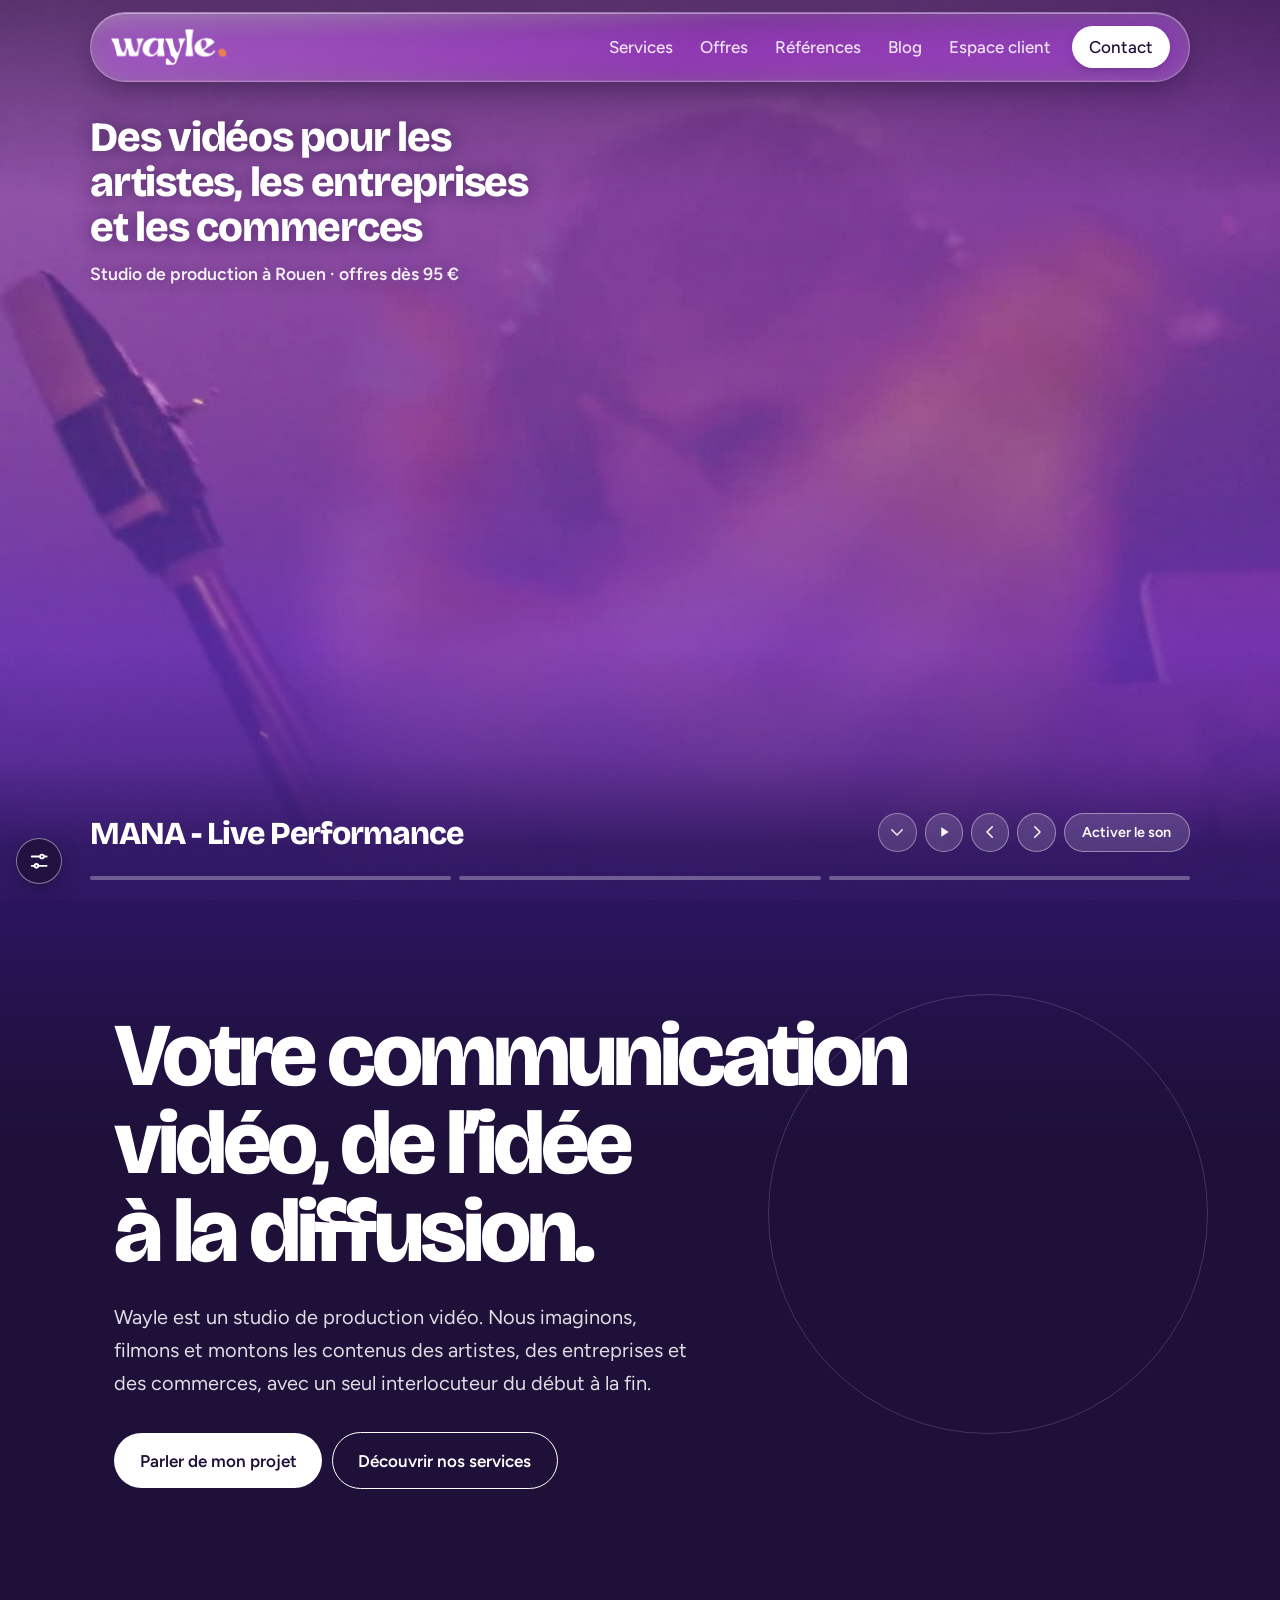
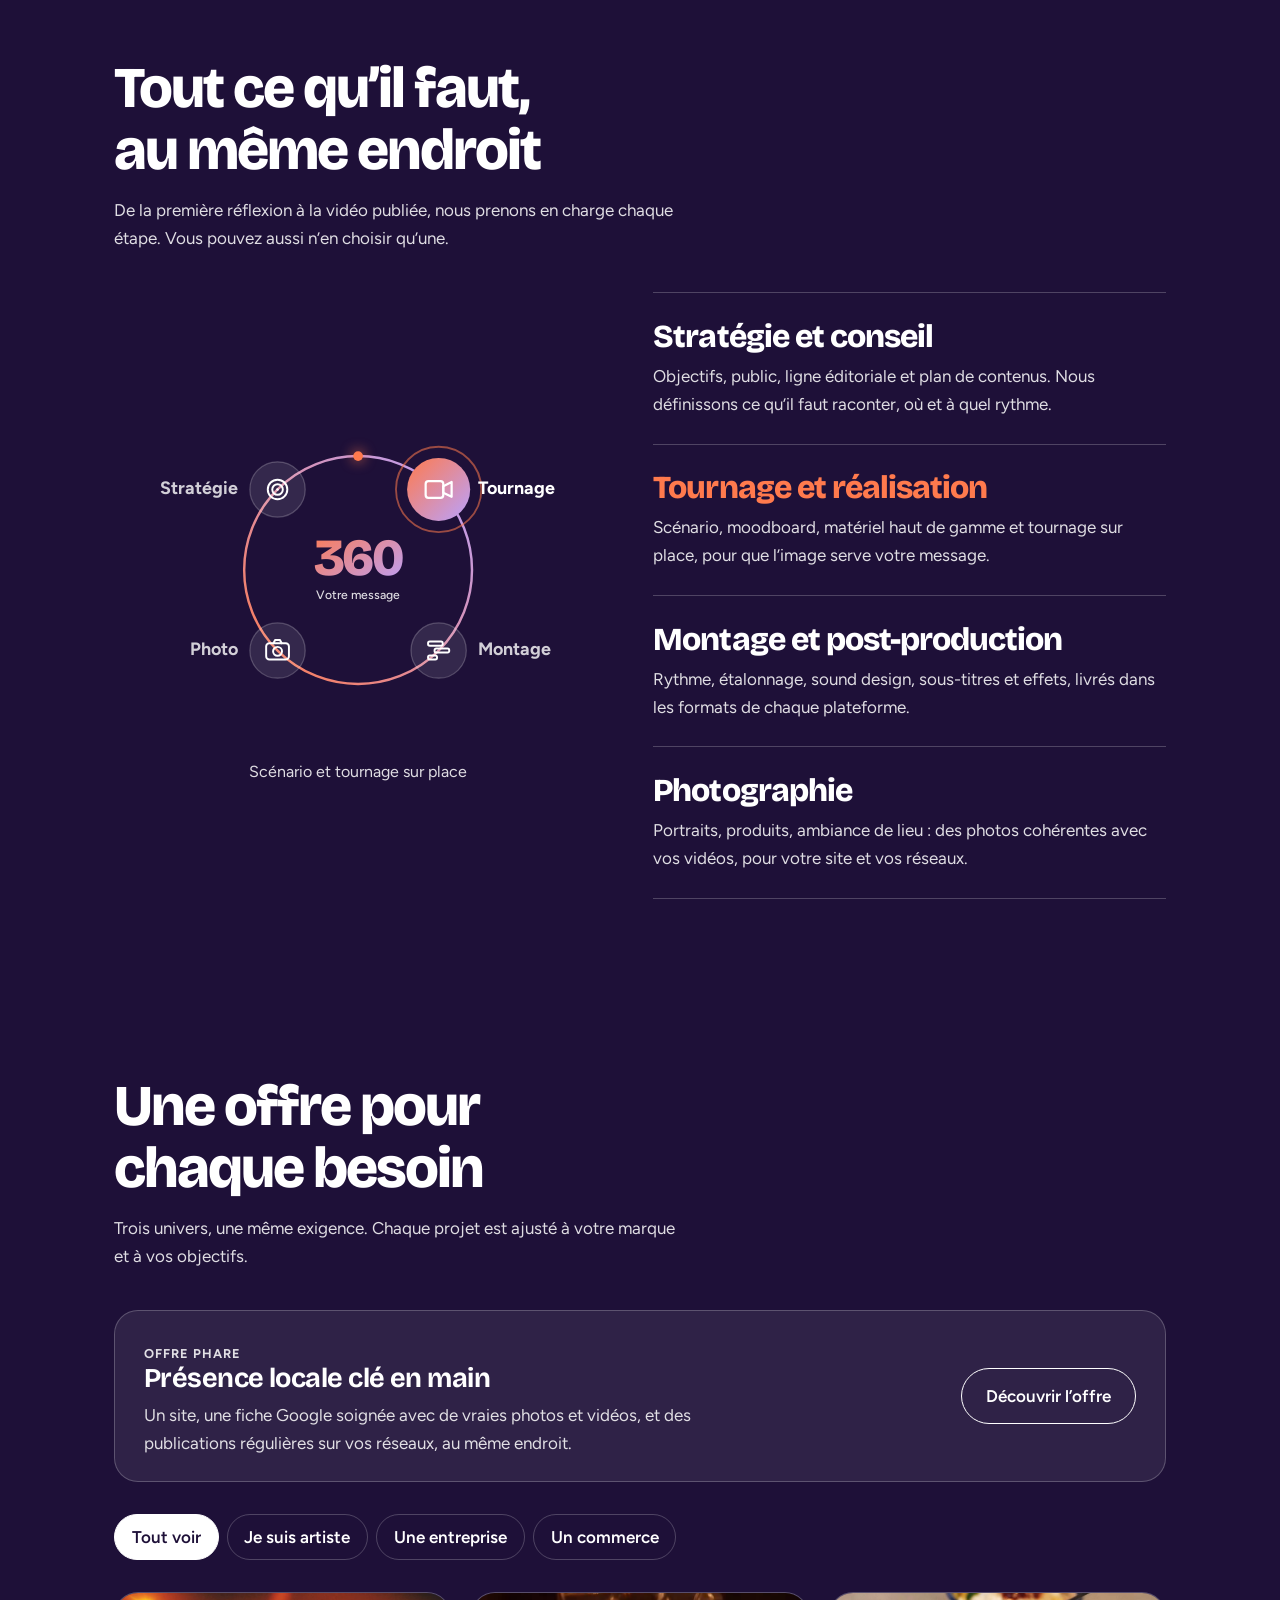
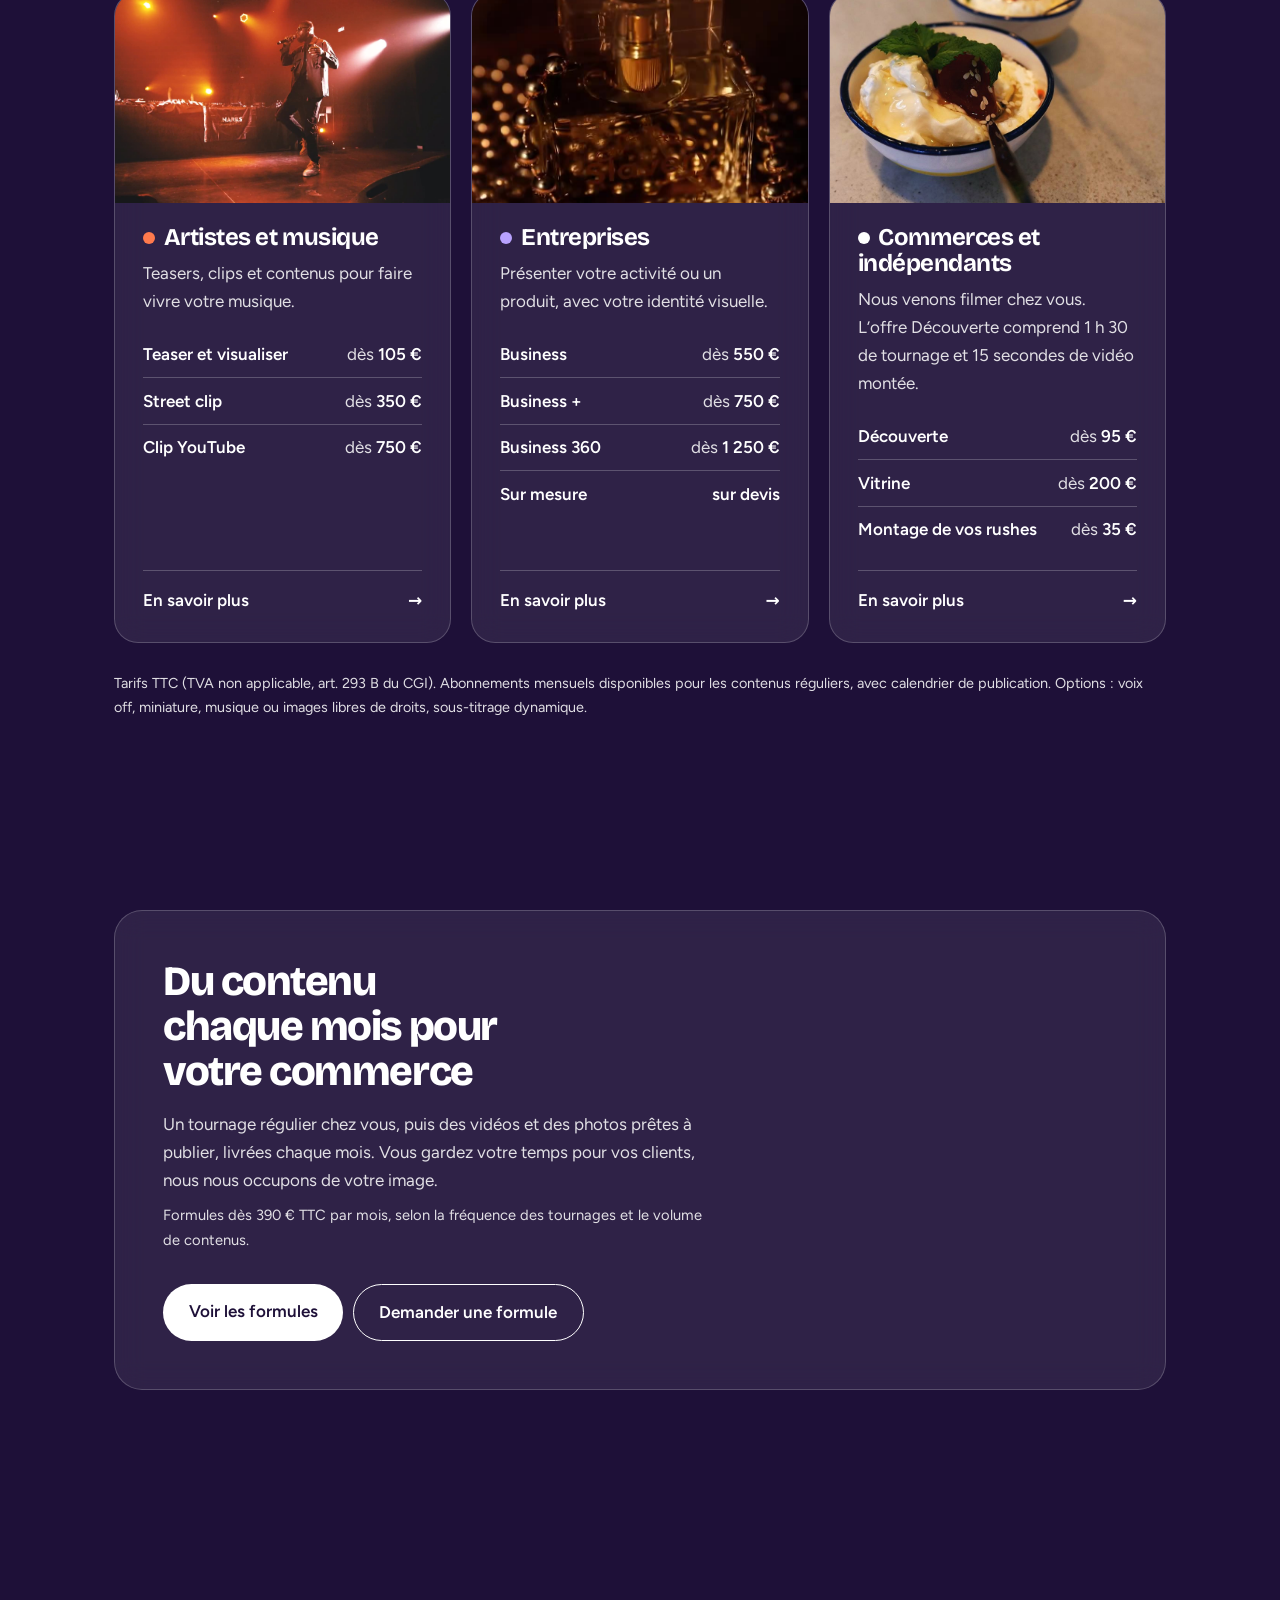
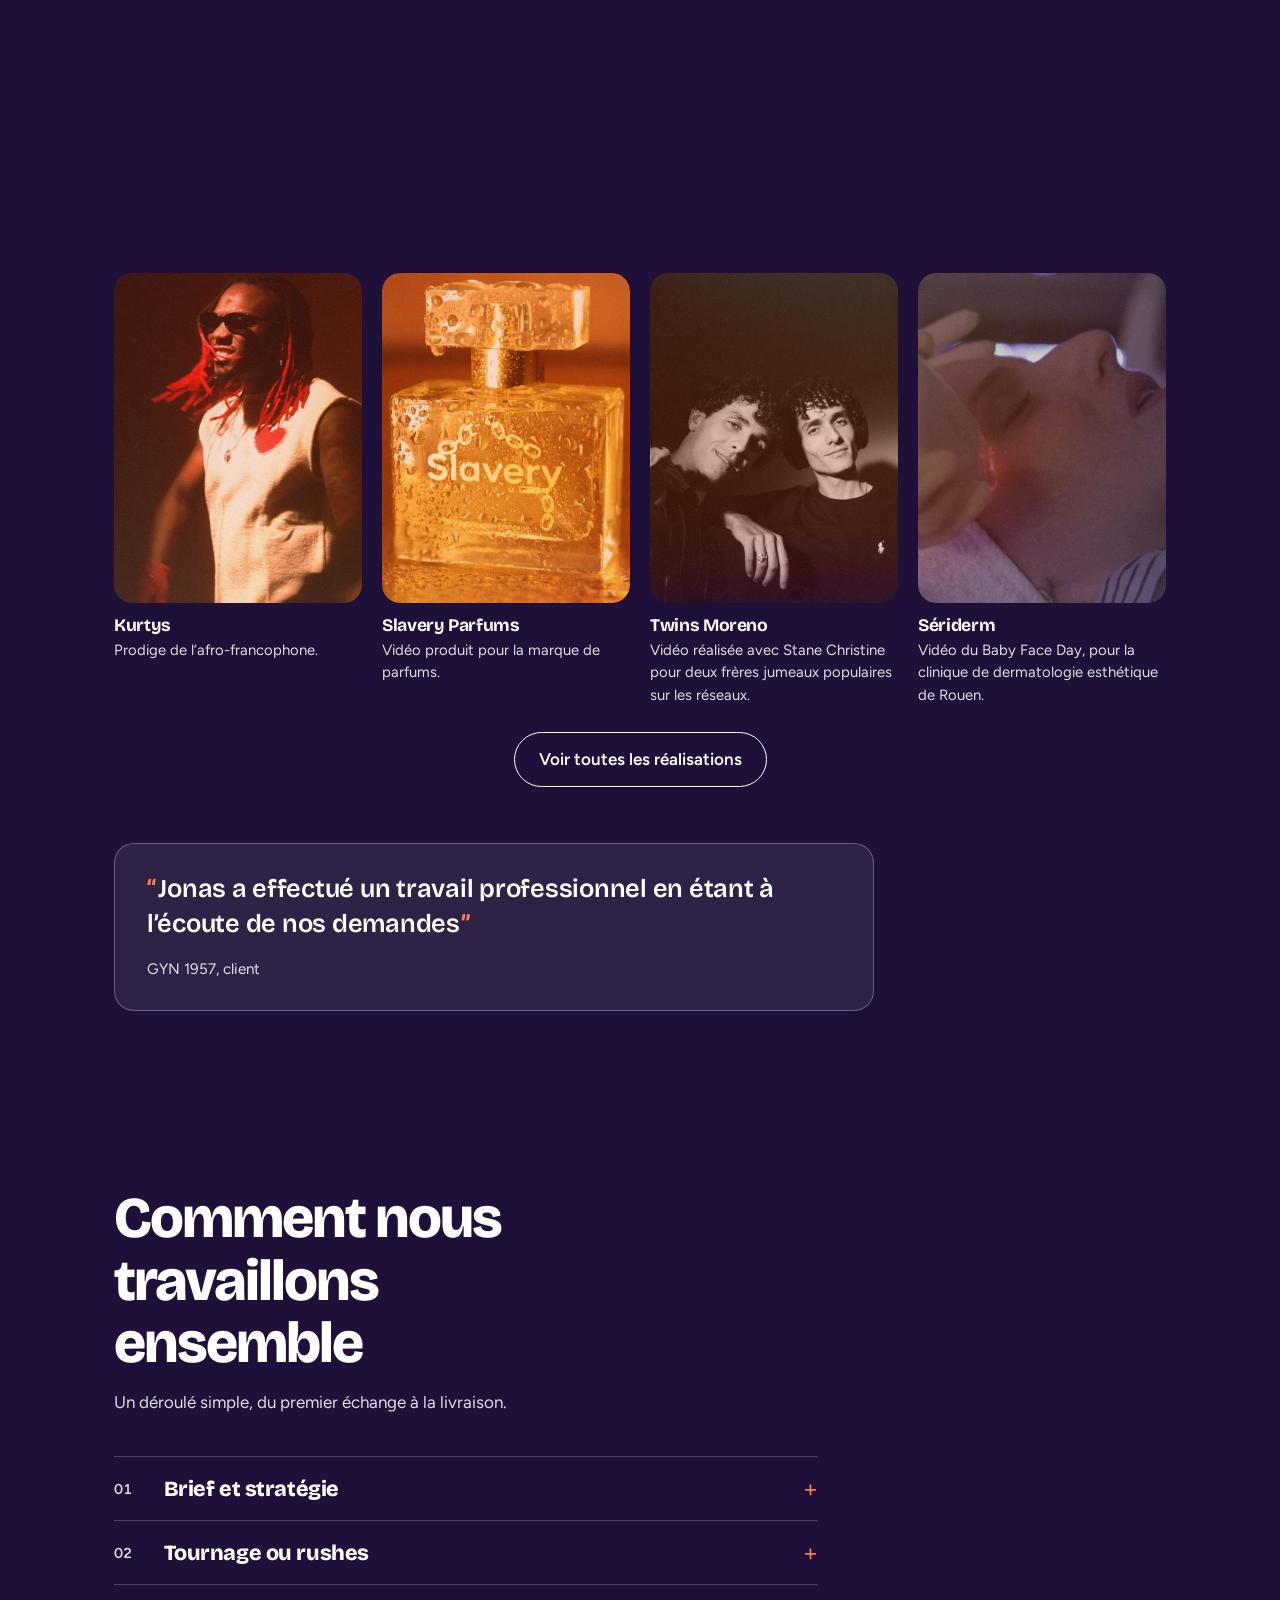
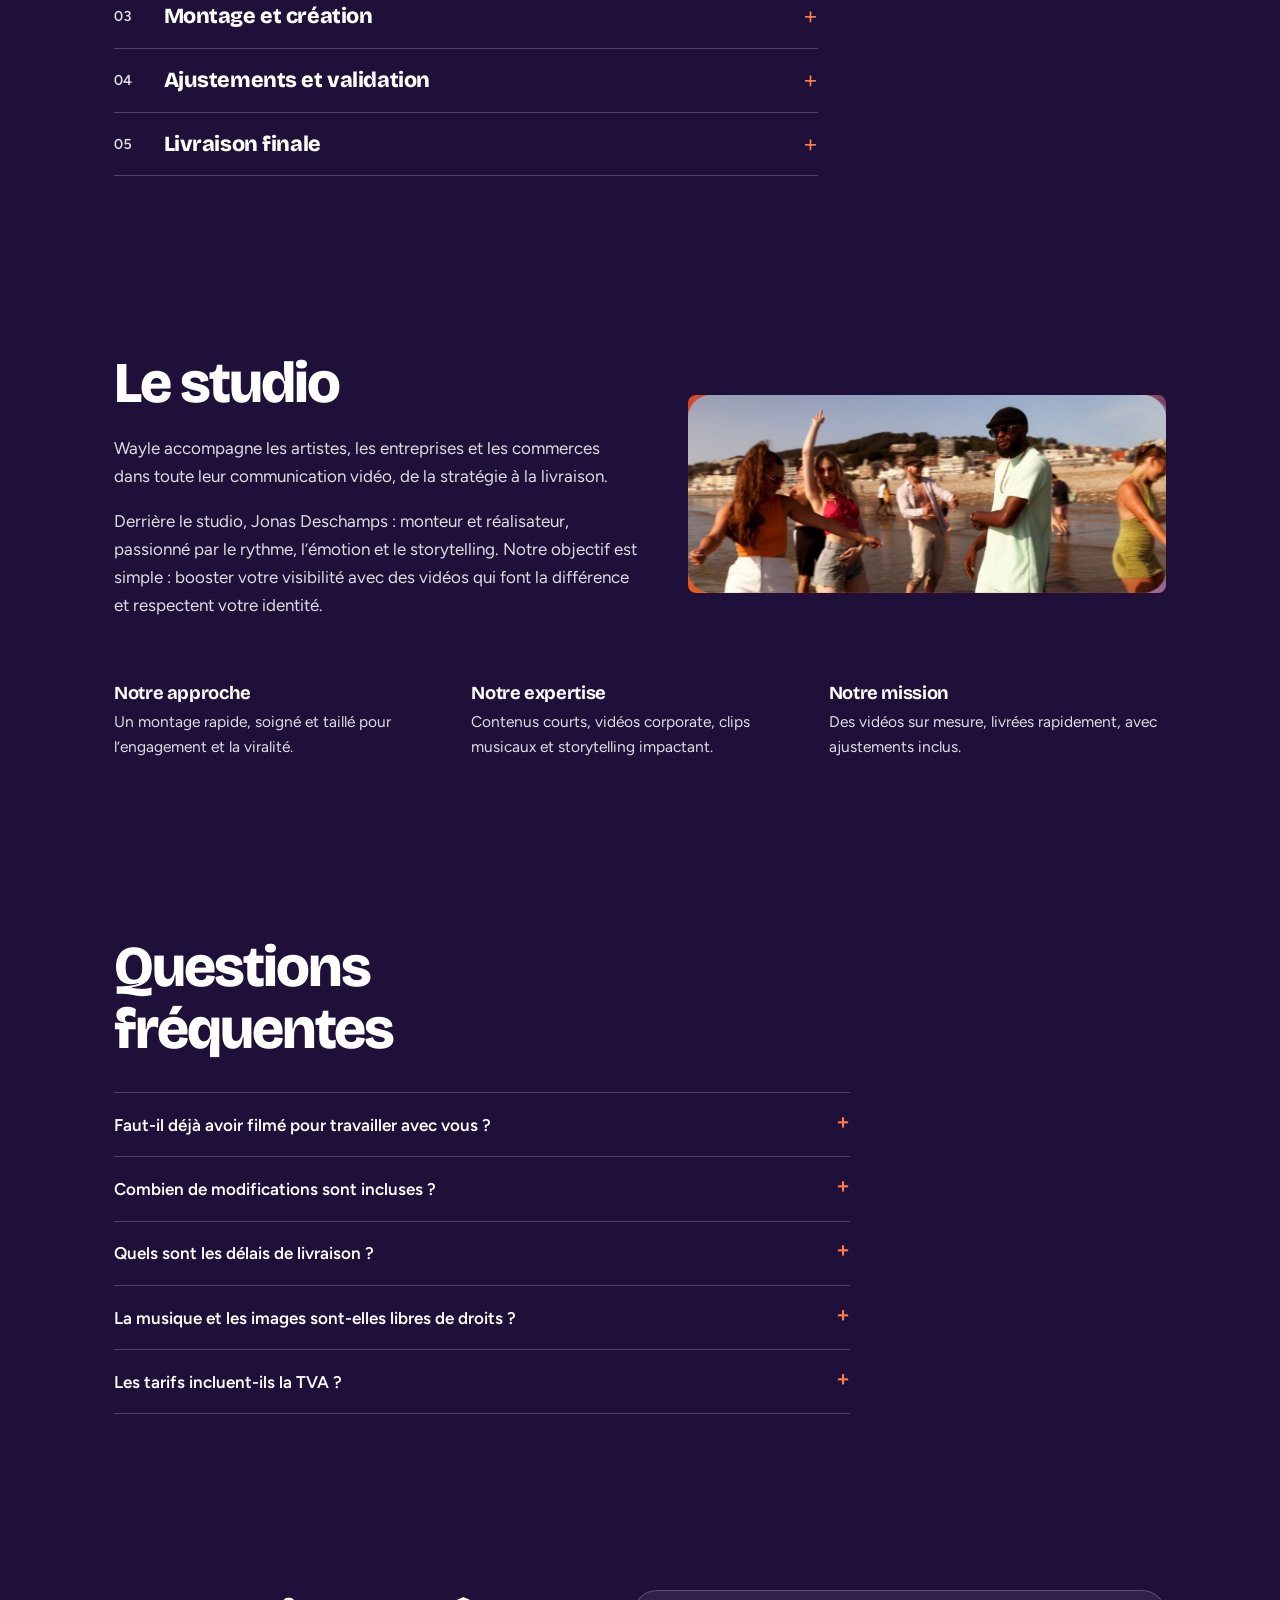
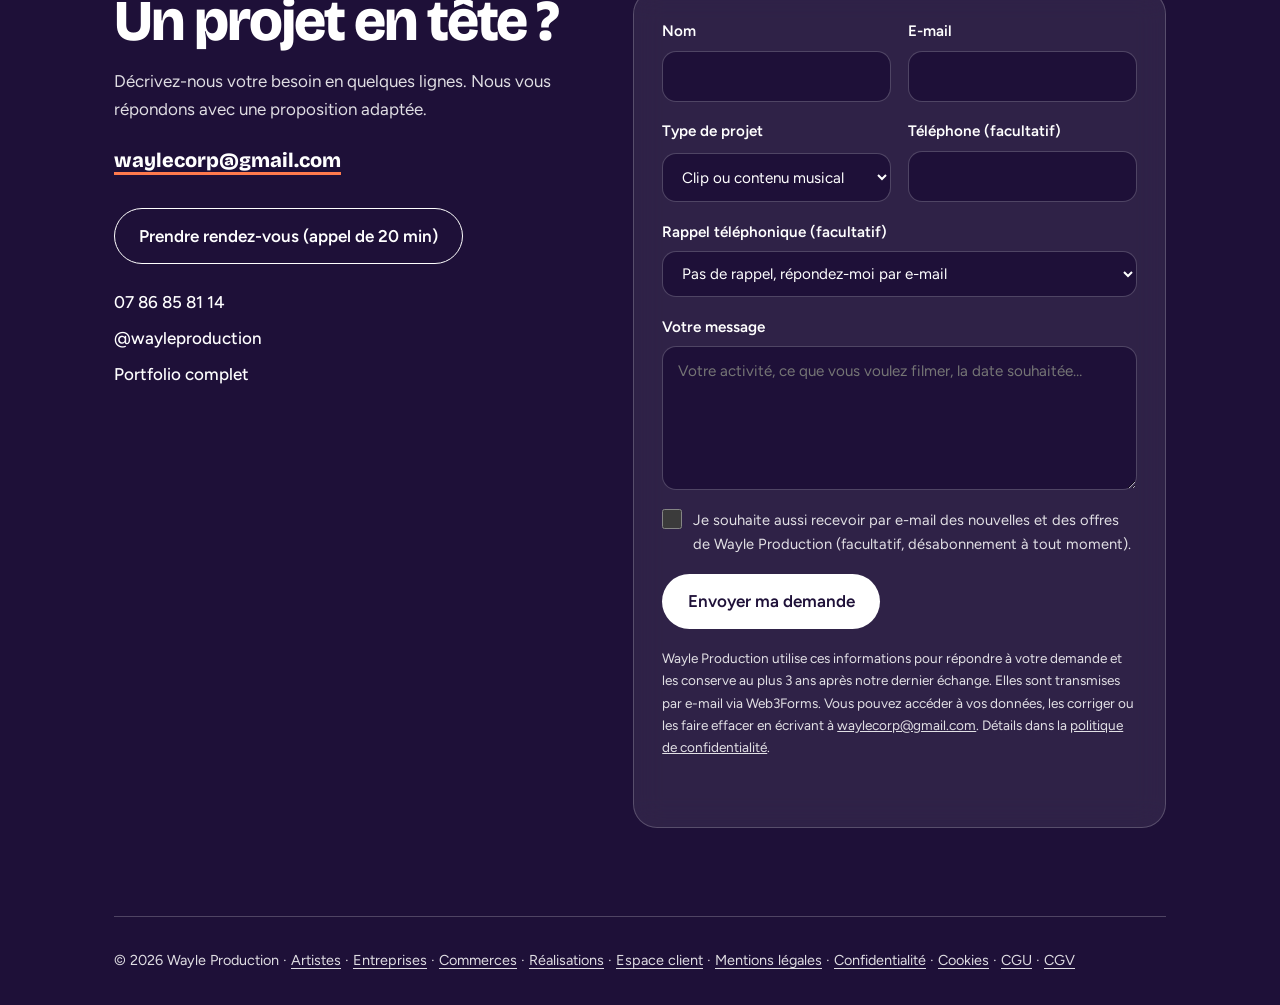
==== commit ea200ede: "Conformité : pages légales, consentement des formulaires, zéro requête vers Google - Nouvelles pages" ====
--- a/index.html
+++ b/index.html
@@ -9,8 +9,7 @@
 <meta property="og:type" content="website"><meta property="og:locale" content="fr_FR"><meta property="og:site_name" content="Wayle Production">
 <meta property="og:title" content="Wayle Production – Communication vidéo"><meta property="og:description" content="Stratégie, tournage, montage et photo pour les artistes, les entreprises et les commerces.">
 <script type="application/ld+json">{"@context":"https://schema.org","@type":"ProfessionalService","name":"Wayle Production","description":"Studio de communication vidéo : stratégie, tournage, montage et photo pour les artistes, les entreprises et les commerces.","founder":{"@type":"Person","name":"Jonas Deschamps"},"email":"waylecorp@gmail.com","telephone":"+33786858114","sameAs":["https://www.instagram.com/wayleproduction","https://wayleproduction.myportfolio.com/"]}</script>
-<link rel="preconnect" href="https://fonts.googleapis.com"><link rel="preconnect" href="https://fonts.gstatic.com" crossorigin>
-<link rel="stylesheet" href="https://fonts.googleapis.com/css2?family=Bricolage+Grotesque:opsz,wght@12..96,600;12..96,800&family=Figtree:wght@400;500;600&display=swap">
+<link rel="preload" href="/fonts/bricolage-grotesque-latin-opsz-normal.woff2" as="font" type="font/woff2" crossorigin><link rel="preload" href="/fonts/figtree-latin-wght-normal.woff2" as="font" type="font/woff2" crossorigin><link rel="stylesheet" href="/fonts/fonts.css">
 <style>
 /* thème : Wayle actuel */
 :root{--mode:dark;--font-heading:"Bricolage Grotesque","Figtree",system-ui,sans-serif;--font-body:"Figtree",system-ui,sans-serif;--font-mono:ui-monospace,SFMono-Regular,Menlo,Consolas,monospace;--text-base:1.0625rem;--leading:1.65;--container:1100px;--ease:cubic-bezier(.22,.7,.22,1);--dur-k:1;--radius-pill:999px;--radius-xl:28px;--radius-card:24px;--radius-md:20px;--radius-img:18px;--radius-field:14px;--color-primary:var(--orange);--color-secondary:var(--violet);--bg:#FAF8FB;--surface:#F0ECF4;--surface-raised:#FFFFFF;--ink:#1F1433;--mid:#5E5472;--muted:#8A809C;--line:#DCD5E6;--orange:#E8501E;--violet:#6A2BD0;--accent:#E8501E;--btn:#1F1433;--btn-ink:#FFFFFF;--link:#6A2BD0;--link-hover:#4F1FA3;--success:#1E7A46;--warning:#9A5B00;--error:#C0341D;--info:#1F5FBF;--bg-mesh:radial-gradient(60% 50% at 80% 6%,rgba(93,38,183,0.36),transparent 70%),radial-gradient(75% 60% at 22% 30%,rgba(232,80,30,0.288),transparent 68%),radial-gradient(55% 45% at 88% 48%,rgba(213,74,28,0.2),transparent 70%),radial-gradient(85% 55% at 45% 102%,rgba(106,43,208,0.38),transparent 70%),radial-gradient(50% 40% at 4% 96%,rgba(239,133,98,0.22),transparent 70%),var(--bg);--bg-cover:radial-gradient(60% 50% at 80% 6%,rgba(93,38,183,0.9),transparent 70%),radial-gradient(75% 60% at 22% 30%,rgba(232,80,30,0.72),transparent 68%),radial-gradient(85% 55% at 45% 102%,rgba(106,43,208,0.95),transparent 70%),#14082A;color-scheme:light}
@@ -158,6 +157,9 @@
 @media (max-width:900px){.skills>div{grid-template-columns:1fr;gap:.6rem}nav a:not(.cta){display:none}nav a.cta{display:inline-block}}
 @media (prefers-reduced-motion:reduce){.faq summary::after{transition:none}}
 form .fine{margin:0;font-size:.85rem;color:var(--mid)}
+label.chk{display:flex;gap:.7rem;align-items:flex-start;font-weight:400;font-size:.92rem;color:var(--mid);min-height:44px;cursor:pointer}
+label.chk input{flex:none;width:1.25rem;height:1.25rem;margin:.1rem 0 0;padding:0;accent-color:var(--violet)}
+label.chk input:focus-visible{outline:2px solid var(--violet);outline-offset:2px;box-shadow:none}
 footer a{text-decoration:underline;text-underline-offset:3px}
 /* gradient identity */
 body::before{content:"";position:fixed;inset:0;z-index:-2;pointer-events:none;
@@ -481,6 +483,11 @@
 .blk-img figcaption{font-size:.9rem;color:var(--mid);margin-top:.5rem}
 .blk-vid{position:relative;aspect-ratio:16/9;border-radius:var(--radius-md);overflow:hidden;background:#000}
 .blk-vid iframe,.blk-vid video{position:absolute;inset:0;width:100%;height:100%;border:0}
+.blk-vid-ph{display:grid;place-items:center;align-content:center;gap:.9rem;background:#0b0b10;color:#fff;text-align:center;padding:1rem}
+.vid-play{display:inline-flex;align-items:center;gap:.6rem;min-height:44px;padding:.7rem 1.3rem;border:0;border-radius:999px;background:#fff;color:#111;font:inherit;font-weight:600;cursor:pointer}
+.vid-play:hover{transform:translateY(-2px)}.vid-play:focus-visible{outline:3px solid #fff;outline-offset:3px}
+.vid-note{margin:0;max-width:34rem;font-size:.8rem;color:rgba(255,255,255,.75)}.vid-note a{color:inherit;text-decoration:underline}
+@media (prefers-reduced-motion:reduce){.vid-play:hover{transform:none}}
 .blk-btn{margin:0}
 .blk .offers{grid-template-columns:repeat(var(--cols,3),minmax(0,1fr))}
 @media (max-width:900px){.blk .offers{grid-template-columns:1fr}}
@@ -786,15 +793,16 @@
       <label>Rappel téléphonique (facultatif)<select name="rappel"><option value="">Pas de rappel, répondez-moi par e-mail</option><option>Le matin</option><option>L’après-midi</option><option>En fin de journée</option></select></label>
       <div class="fld"><label>Votre message<textarea name="message" required aria-describedby="err-message" placeholder="Votre activité, ce que vous voulez filmer, la date souhaitée…"></textarea></label><small class="ferr" id="err-message" hidden></small></div>
       <input class="hp" name="website" tabindex="-1" autocomplete="off" aria-hidden="true">
+      <label class="chk"><input type="checkbox" name="actualites" value="oui"><span>Je souhaite aussi recevoir par e-mail des nouvelles et des offres de Wayle Production (facultatif, désabonnement à tout moment).</span></label>
       <button class="btn" type="submit">Envoyer ma demande</button>
-      <p class="fine">Ces informations servent uniquement à répondre à votre demande. Voir les <a href="mentions-legales.html">mentions légales</a>.</p>
+      <p class="fine">Wayle Production utilise ces informations pour répondre à votre demande et les conserve au plus 3 ans après notre dernier échange. Elles sont transmises par e-mail via Web3Forms. Vous pouvez accéder à vos données, les corriger ou les faire effacer en écrivant à <a href="mailto:waylecorp@gmail.com">waylecorp@gmail.com</a>. Détails dans la <a href="/confidentialite">politique de confidentialité</a>.</p>
       <p id="status" role="status" aria-live="polite"></p>
     </form>
   </div>
 </div></section>
 <!--/HOME--></main>
 
-<footer>© 2026 <span translate="no">Wayle Production</span><span data-menu="footer"> · <a href="artistes.html">Artistes</a> · <a href="entreprises.html">Entreprises</a> · <a href="commerces.html">Commerces</a> · <a href="realisations">Réalisations</a> · <a href="mentions-legales.html">Mentions légales</a> · <a href="espace-client.html">Espace client</a></span></footer>
+<footer>© 2026 <span translate="no">Wayle Production</span><span data-menu="footer"> · <a href="artistes.html">Artistes</a> · <a href="entreprises.html">Entreprises</a> · <a href="commerces.html">Commerces</a> · <a href="realisations">Réalisations</a> · <a href="espace-client.html">Espace client</a></span><span class="legal-links"> · <a href="/mentions-legales.html">Mentions légales</a> · <a href="/confidentialite">Confidentialité</a> · <a href="/cookies">Cookies</a> · <a href="/cgu">CGU</a> · <a href="/cgv">CGV</a></span></footer>
 </div>
 <script>
 (function(){
@@ -804,6 +812,8 @@
 var TO="waylecorp@gmail.com";
 var f=document.getElementById("cf"),s=document.getElementById("status"),b=f.querySelector("button");
 function say(t,c){s.textContent=t;s.className=c||""}
+/* Consentement facultatif : tracé dans le message reçu (OUI + date) ; la case n'est jamais cochée d'office. */
+function optin(d){return d.actualites?"OUI, consentement donné le "+new Date().toLocaleString("fr-FR",{dateStyle:"short",timeStyle:"short"}):"non"}
 function clearErr(){[].slice.call(f.querySelectorAll(".ferr")).forEach(function(m){m.hidden=true;m.textContent=""});[].slice.call(f.querySelectorAll("[aria-invalid]")).forEach(function(el){el.removeAttribute("aria-invalid")})}
 f.addEventListener("input",function(e){var el=e.target,m=document.getElementById("err-"+el.name);if(m&&!m.hidden){m.hidden=true;m.textContent="";el.removeAttribute("aria-invalid")}});
 /* Pré-remplissage depuis le configurateur (page Entreprises) */
@@ -820,11 +830,11 @@
   clearErr();
   if(bad.length){bad.forEach(function(x){var el=f.elements[x[0]],m=document.getElementById("err-"+x[0]);el.setAttribute("aria-invalid","true");m.textContent=x[1];m.hidden=false});f.elements[bad[0][0]].focus();say(bad.length>1?"Corrigez les "+bad.length+" champs signalés.":"Corrigez le champ signalé.","err");return}
   if(!ENDPOINT){
-    var body="Nom : "+d.nom+"\nE-mail : "+d.email+(d.tel?"\nTéléphone : "+d.tel:"")+(d.rappel?"\nRappel souhaité : "+d.rappel:"")+"\nProjet : "+d.type+"\n\n"+d.message;
+    var body="Nom : "+d.nom+"\nE-mail : "+d.email+(d.tel?"\nTéléphone : "+d.tel:"")+(d.rappel?"\nRappel souhaité : "+d.rappel:"")+"\nProjet : "+d.type+"\nActualités par e-mail : "+optin(d)+"\n\n"+d.message;
     location.href="mailto:"+TO+"?subject="+encodeURIComponent("Demande de projet – "+d.type)+"&body="+encodeURIComponent(body);
     say("Votre application e-mail s’ouvre : il ne reste qu’à envoyer le message.","ok");return}
   b.disabled=true;say("Envoi en cours…");
-  var payload={access_key:KEY,subject:"Demande de projet – "+d.type+" ("+d.nom+")",from_name:"Site Wayle",name:d.nom,email:d.email,replyto:d.email,telephone:d.tel||"—",rappel:d.rappel||"—",type_de_projet:d.type,message:d.message};
+  var payload={access_key:KEY,subject:"Demande de projet – "+d.type+" ("+d.nom+")",from_name:"Site Wayle",name:d.nom,email:d.email,replyto:d.email,telephone:d.tel||"—",rappel:d.rappel||"—",type_de_projet:d.type,actualites_par_email:optin(d),message:d.message};
   fetch(ENDPOINT,{method:"POST",headers:{"Content-Type":"application/json",Accept:"application/json"},body:JSON.stringify(payload)})
   .then(function(r){return r.json().then(function(j){if(!r.ok||!j.success)throw 0;return j})})
   .then(function(){f.reset();clearErr();say("Merci ! Votre demande est bien envoyée. Nous vous répondons rapidement.","ok")})
--- a/fonts/fonts.css
+++ b/fonts/fonts.css
@@ -0,0 +1,10 @@
+/* Polices hébergées sur le site (licence SIL OFL, via Fontsource) : aucune requête vers Google Fonts. */
+@font-face{font-family:'Bricolage Grotesque';font-style:normal;font-display:swap;font-weight:200 800;src:url(/fonts/bricolage-grotesque-latin-opsz-normal.woff2) format('woff2');unicode-range:U+0000-00FF,U+0131,U+0152-0153,U+02BB-02BC,U+02C6,U+02DA,U+02DC,U+0304,U+0308,U+0329,U+2000-206F,U+20AC,U+2122,U+2191,U+2193,U+2212,U+2215,U+FEFF,U+FFFD}
+@font-face{font-family:'Bricolage Grotesque';font-style:normal;font-display:swap;font-weight:200 800;src:url(/fonts/bricolage-grotesque-latin-ext-opsz-normal.woff2) format('woff2');unicode-range:U+0100-02BA,U+02BD-02C5,U+02C7-02CC,U+02CE-02D7,U+02DD-02FF,U+0304,U+0308,U+0329,U+1D00-1DBF,U+1E00-1E9F,U+1EF2-1EFF,U+2020,U+20A0-20AB,U+20AD-20C0,U+2113,U+2C60-2C7F,U+A720-A7FF}
+@font-face{font-family:'Figtree';font-style:normal;font-display:swap;font-weight:300 900;src:url(/fonts/figtree-latin-wght-normal.woff2) format('woff2');unicode-range:U+0000-00FF,U+0131,U+0152-0153,U+02BB-02BC,U+02C6,U+02DA,U+02DC,U+0304,U+0308,U+0329,U+2000-206F,U+20AC,U+2122,U+2191,U+2193,U+2212,U+2215,U+FEFF,U+FFFD}
+@font-face{font-family:'Figtree';font-style:normal;font-display:swap;font-weight:300 900;src:url(/fonts/figtree-latin-ext-wght-normal.woff2) format('woff2');unicode-range:U+0100-02BA,U+02BD-02C5,U+02C7-02CC,U+02CE-02D7,U+02DD-02FF,U+0304,U+0308,U+0329,U+1D00-1DBF,U+1E00-1E9F,U+1EF2-1EFF,U+2020,U+20A0-20AB,U+20AD-20C0,U+2113,U+2C60-2C7F,U+A720-A7FF}
+@font-face{font-family:'Inter';font-style:normal;font-display:swap;font-weight:100 900;src:url(/fonts/inter-latin-wght-normal.woff2) format('woff2');unicode-range:U+0000-00FF,U+0131,U+0152-0153,U+02BB-02BC,U+02C6,U+02DA,U+02DC,U+0304,U+0308,U+0329,U+2000-206F,U+20AC,U+2122,U+2191,U+2193,U+2212,U+2215,U+FEFF,U+FFFD}
+@font-face{font-family:'DM Sans';font-style:normal;font-display:swap;font-weight:100 1000;src:url(/fonts/dm-sans-latin-wght-normal.woff2) format('woff2');unicode-range:U+0000-00FF,U+0131,U+0152-0153,U+02BB-02BC,U+02C6,U+02DA,U+02DC,U+0304,U+0308,U+0329,U+2000-206F,U+20AC,U+2122,U+2191,U+2193,U+2212,U+2215,U+FEFF,U+FFFD}
+@font-face{font-family:'Space Grotesk';font-style:normal;font-display:swap;font-weight:300 700;src:url(/fonts/space-grotesk-latin-wght-normal.woff2) format('woff2');unicode-range:U+0000-00FF,U+0131,U+0152-0153,U+02BB-02BC,U+02C6,U+02DA,U+02DC,U+0304,U+0308,U+0329,U+2000-206F,U+20AC,U+2122,U+2191,U+2193,U+2212,U+2215,U+FEFF,U+FFFD}
+@font-face{font-family:'Playfair Display';font-style:normal;font-display:swap;font-weight:400 900;src:url(/fonts/playfair-display-latin-wght-normal.woff2) format('woff2');unicode-range:U+0000-00FF,U+0131,U+0152-0153,U+02BB-02BC,U+02C6,U+02DA,U+02DC,U+0304,U+0308,U+0329,U+2000-206F,U+20AC,U+2122,U+2191,U+2193,U+2212,U+2215,U+FEFF,U+FFFD}
+@font-face{font-family:'JetBrains Mono';font-style:normal;font-display:swap;font-weight:100 800;src:url(/fonts/jetbrains-mono-latin-wght-normal.woff2) format('woff2');unicode-range:U+0000-00FF,U+0131,U+0152-0153,U+02BB-02BC,U+02C6,U+02DA,U+02DC,U+0304,U+0308,U+0329,U+2000-206F,U+20AC,U+2122,U+2191,U+2193,U+2212,U+2215,U+FEFF,U+FFFD}
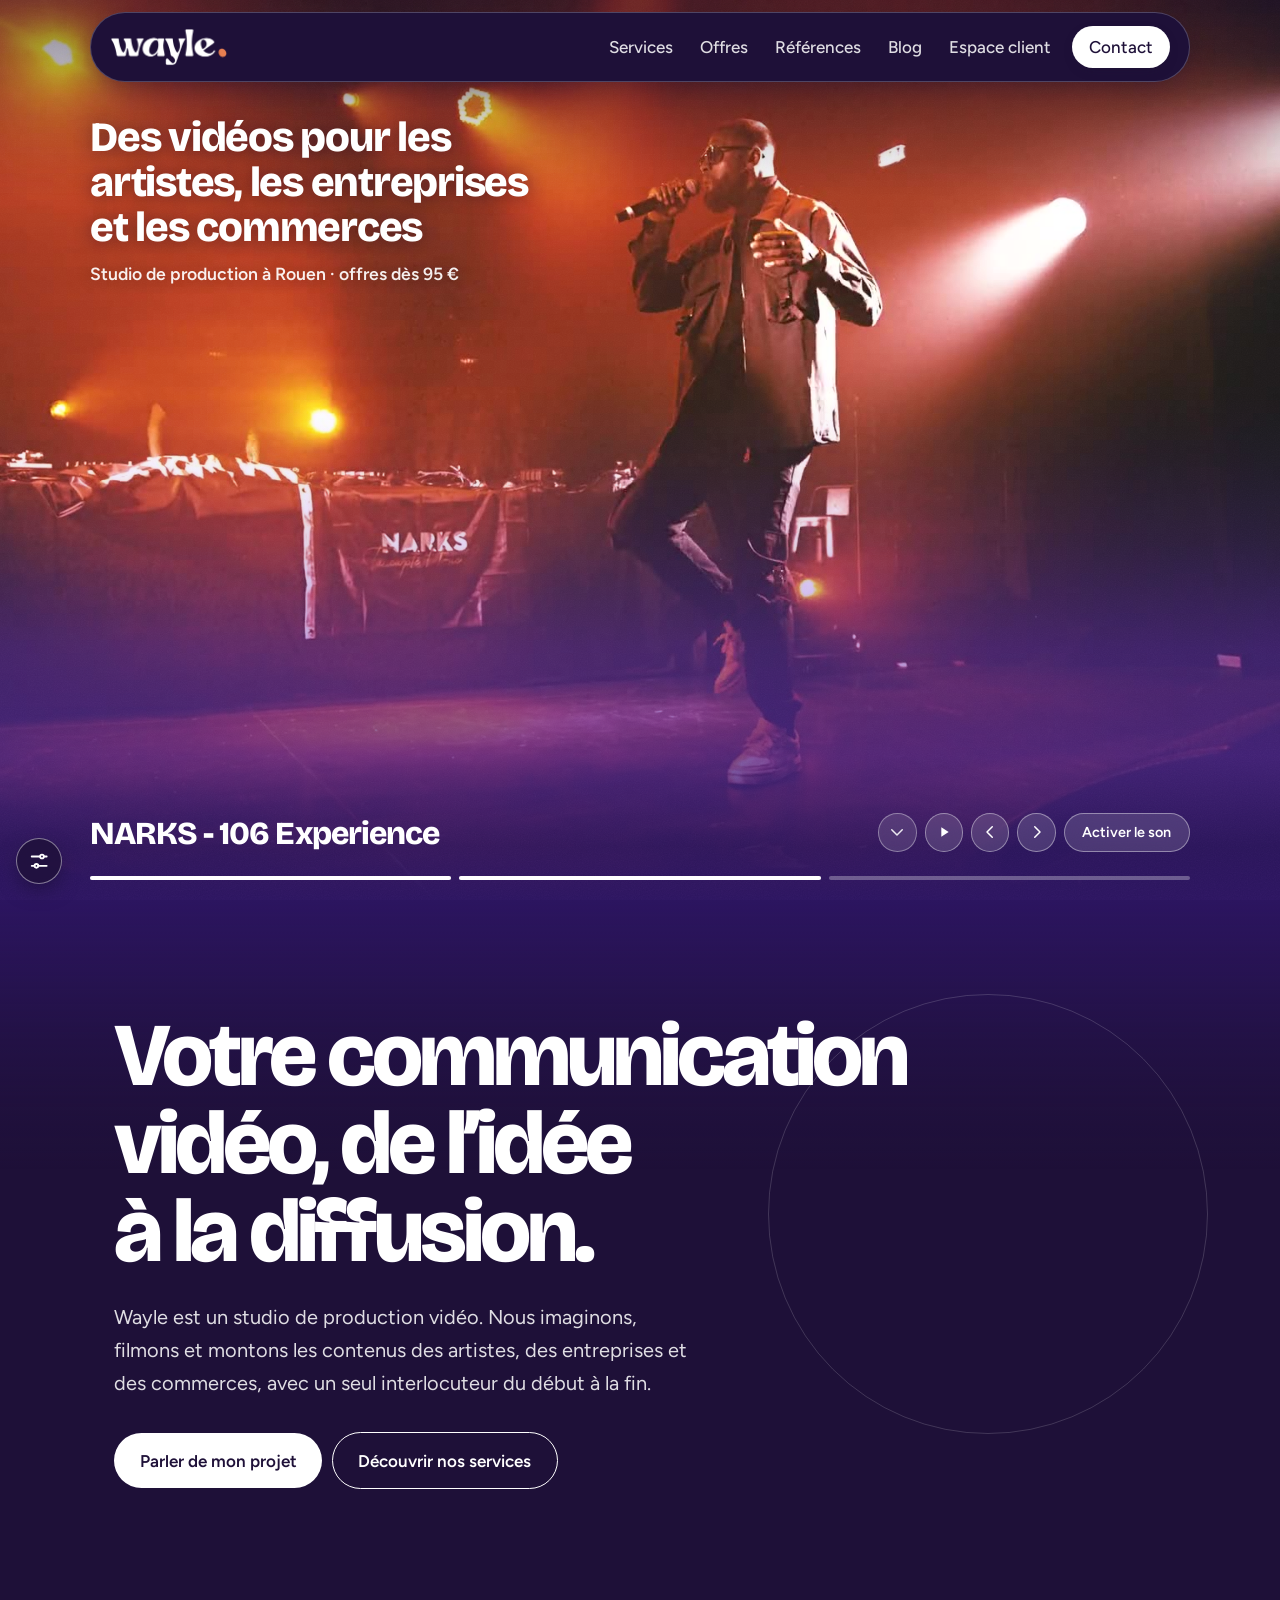
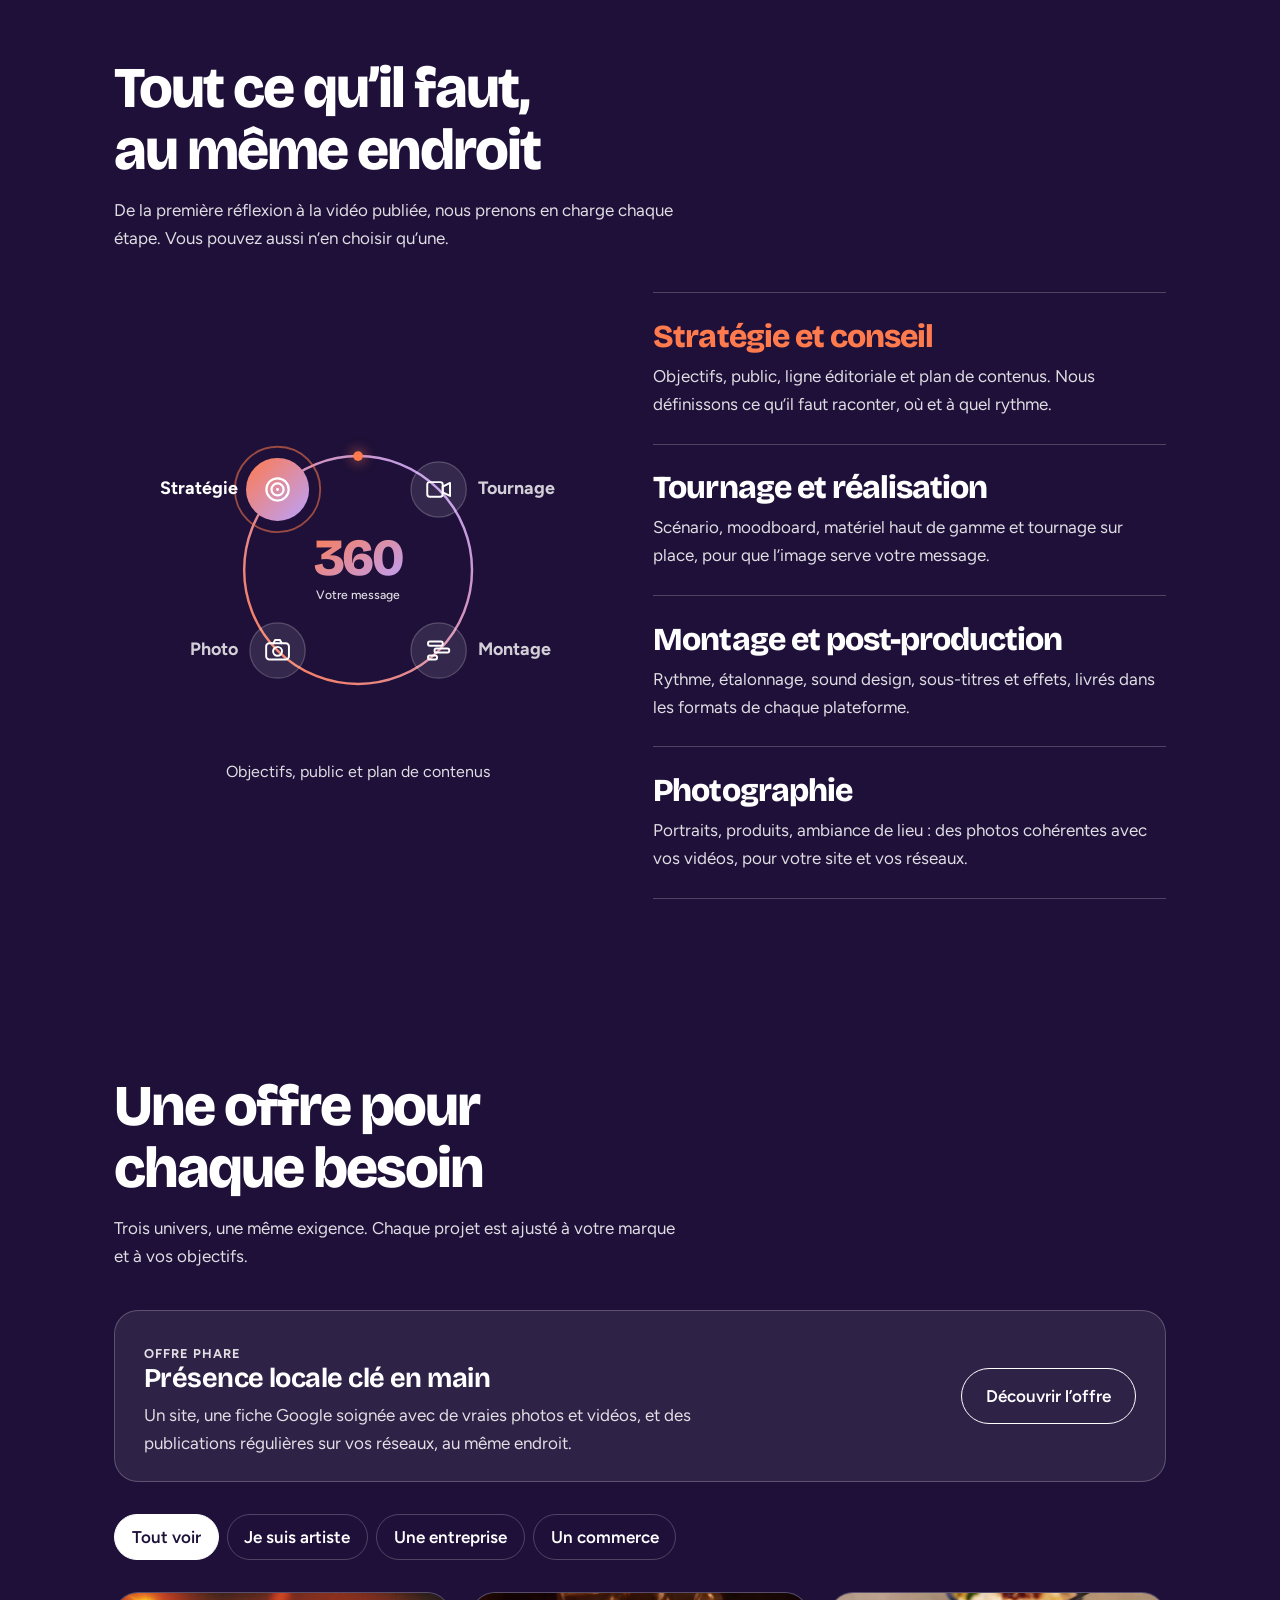
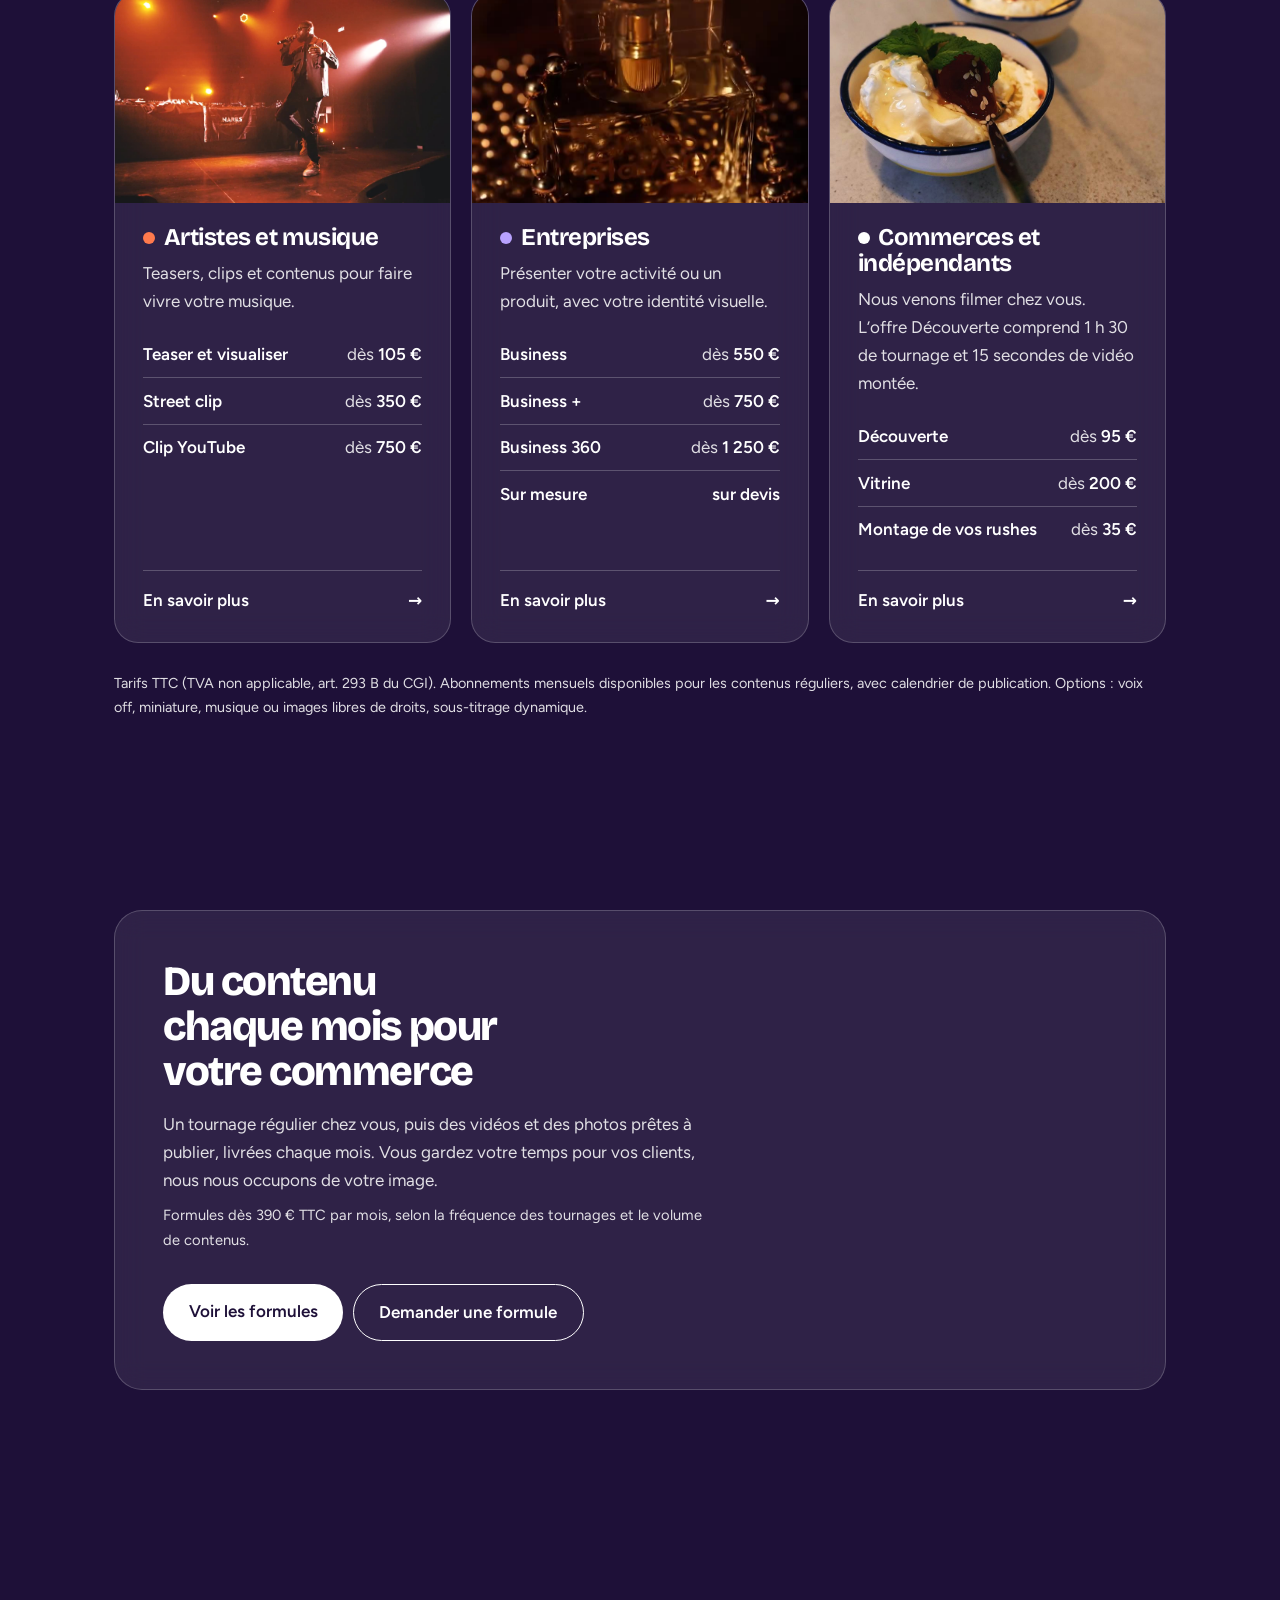
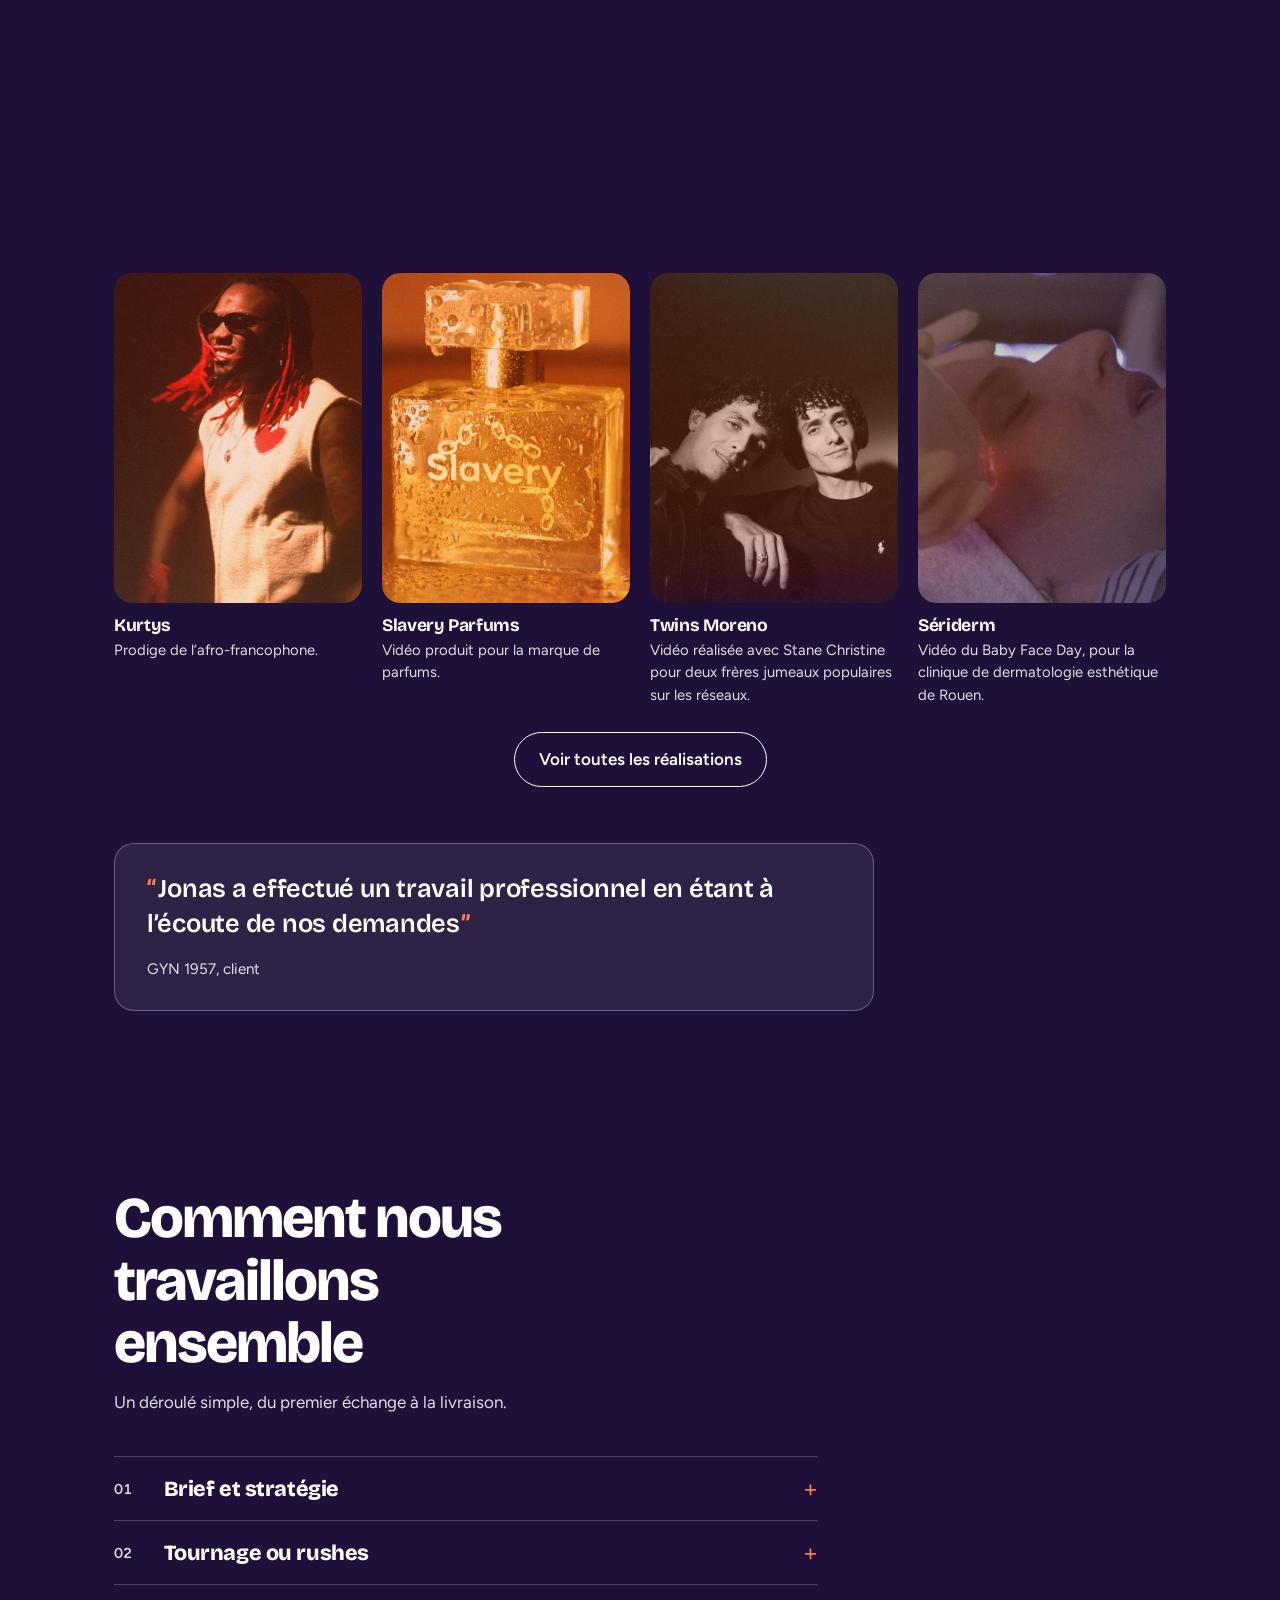
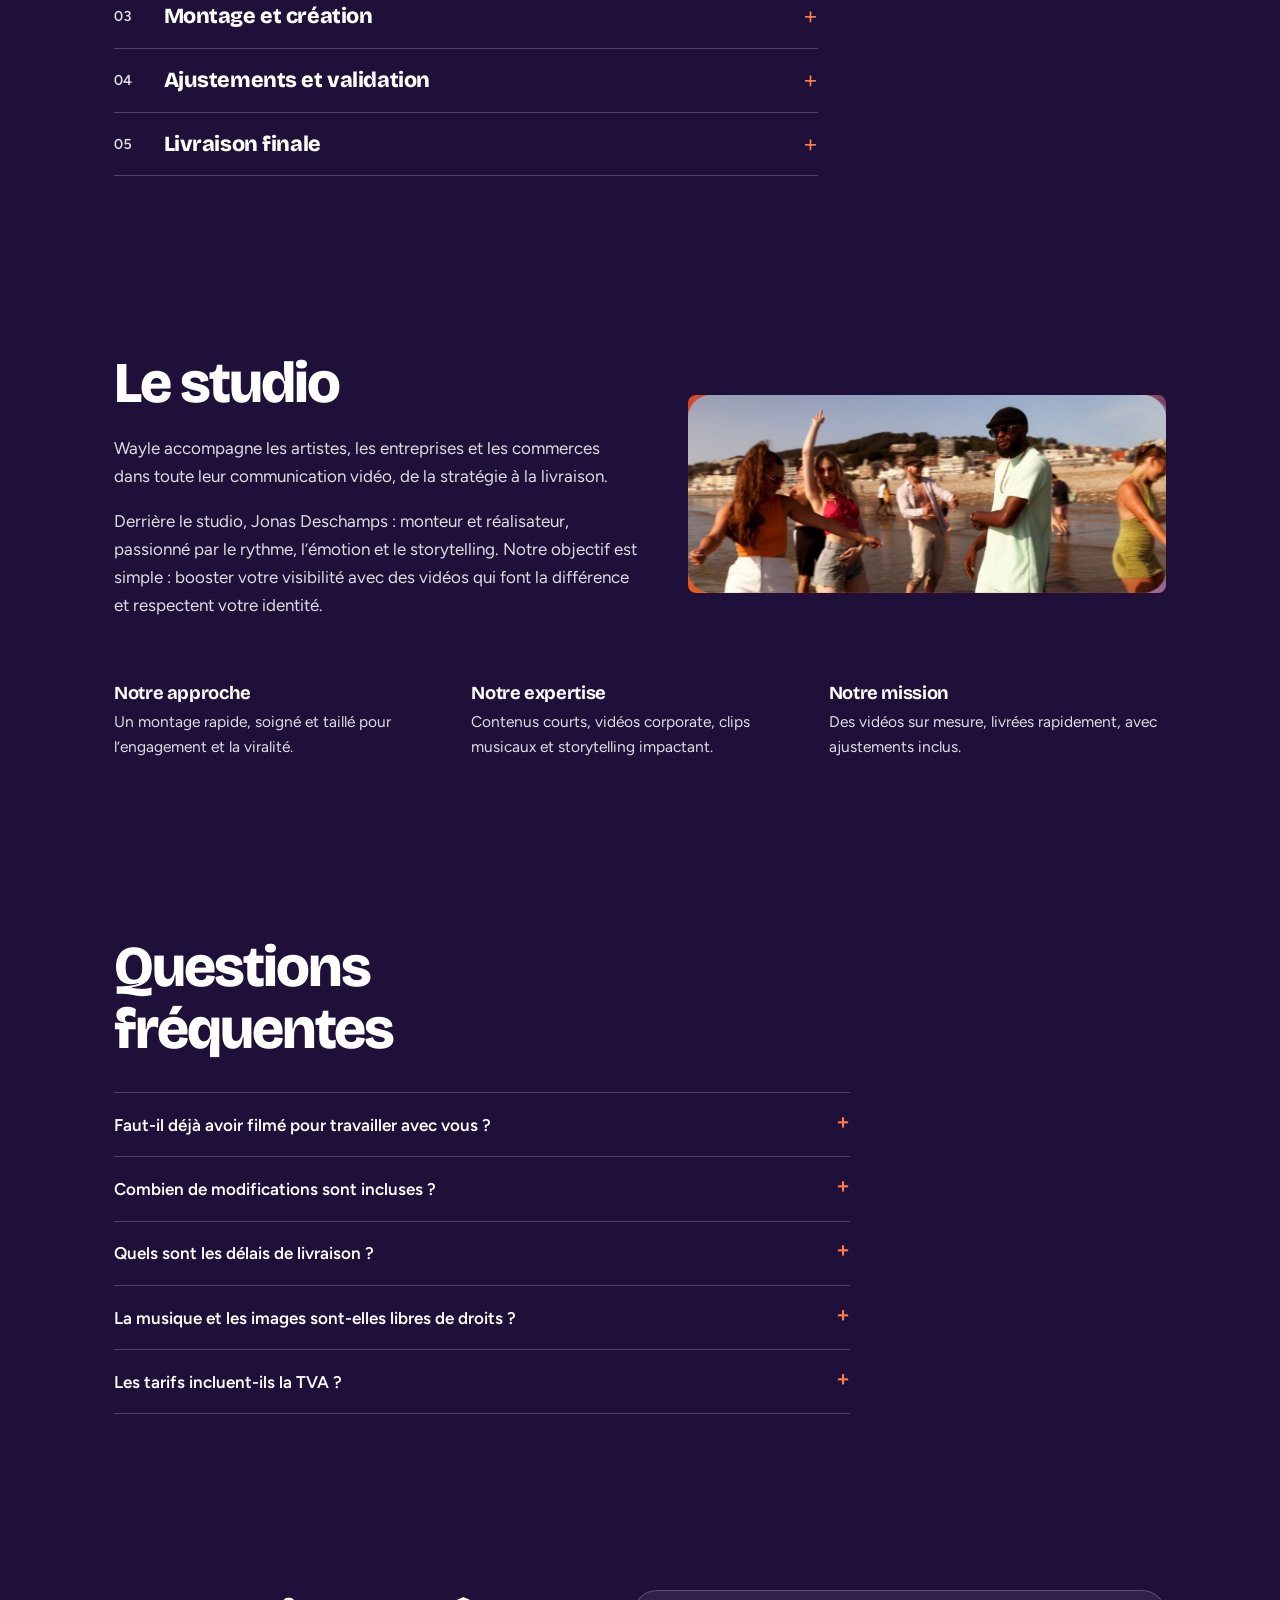
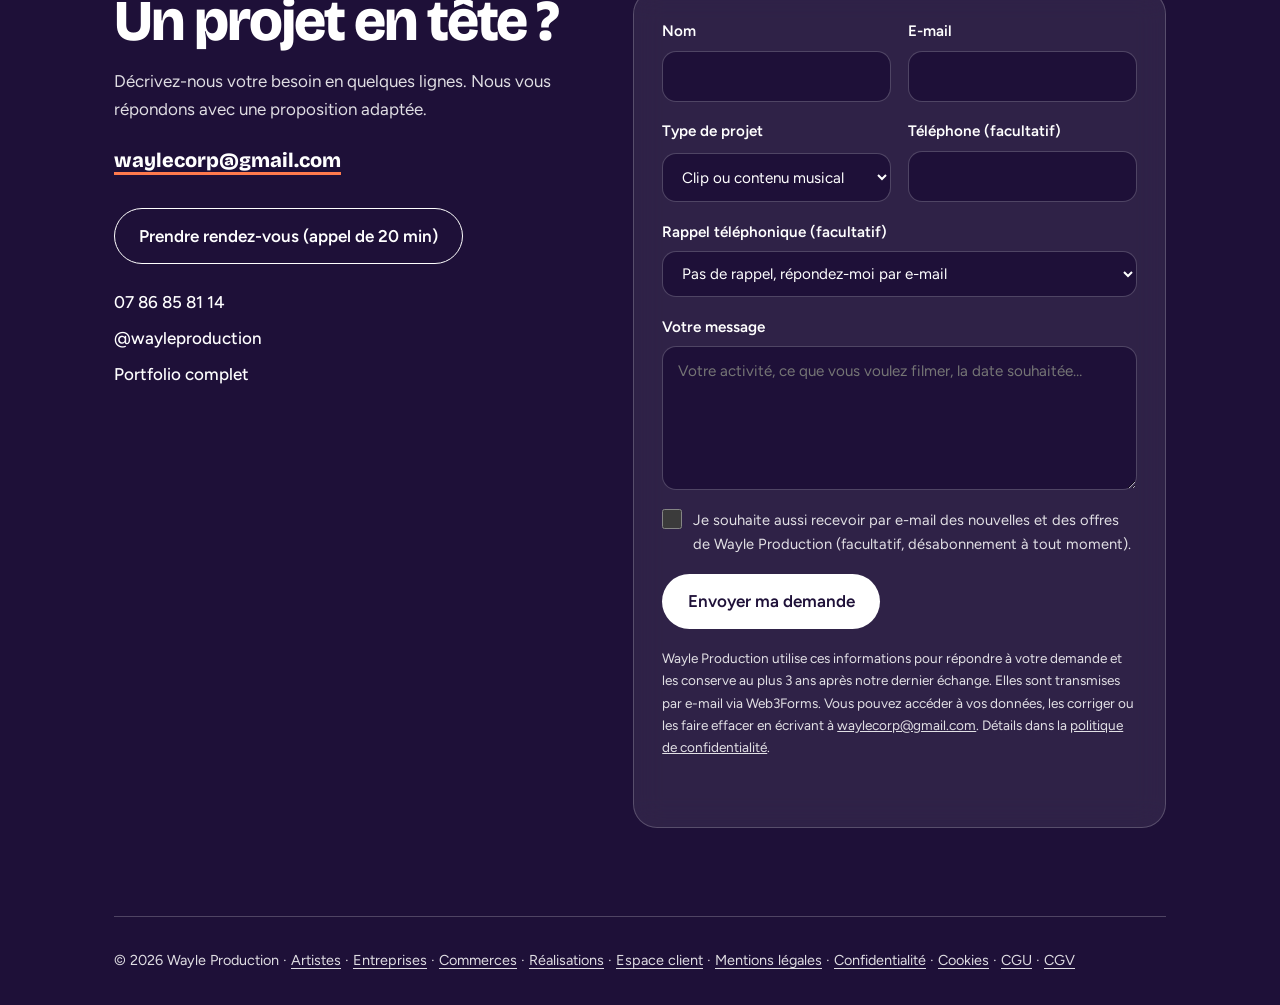
==== commit 425a06a2: "En-tête totalement opaque (plus de verre ni de transparence) Fond plein (couleur de fond du thème), " ====
--- a/index.html
+++ b/index.html
@@ -231,6 +231,11 @@
 @keyframes float{0%,100%{transform:translate(-50%,0)}50%{transform:translate(-50%,-5px)}}
 header{animation:float calc(6s*var(--dur-k,1)) ease-in-out infinite}
 @media (prefers-reduced-motion:reduce){header{animation:none}}
+/* en-tête totalement opaque : plus de verre, de flou ni de transparence */
+header{background:var(--bg)!important;-webkit-backdrop-filter:none!important;backdrop-filter:none!important;border-color:var(--line)!important;box-shadow:0 10px 30px -8px rgba(20,8,40,.5)!important}
+header::before,header::after{display:none!important}
+:root[data-theme="light"] header{box-shadow:0 8px 24px -10px rgba(31,20,51,.28)!important}
+:root[data-theme="light"] nav a:not(.cta):hover{background:var(--surface)}
 /* video to site gradient */
 .cover::after{background:linear-gradient(to bottom,rgba(20,8,40,.5),transparent 22%),linear-gradient(to top,#2C1560 0%,rgba(110,50,180,.6) 18%,rgba(106,43,208,.26) 34%,transparent 54%)}
 .bridge{position:relative;z-index:-1;height:26vh;margin-bottom:-26vh;pointer-events:none;background:linear-gradient(to bottom,#2C1560,rgba(44,21,96,.55) 45%,rgba(44,21,96,0))}
